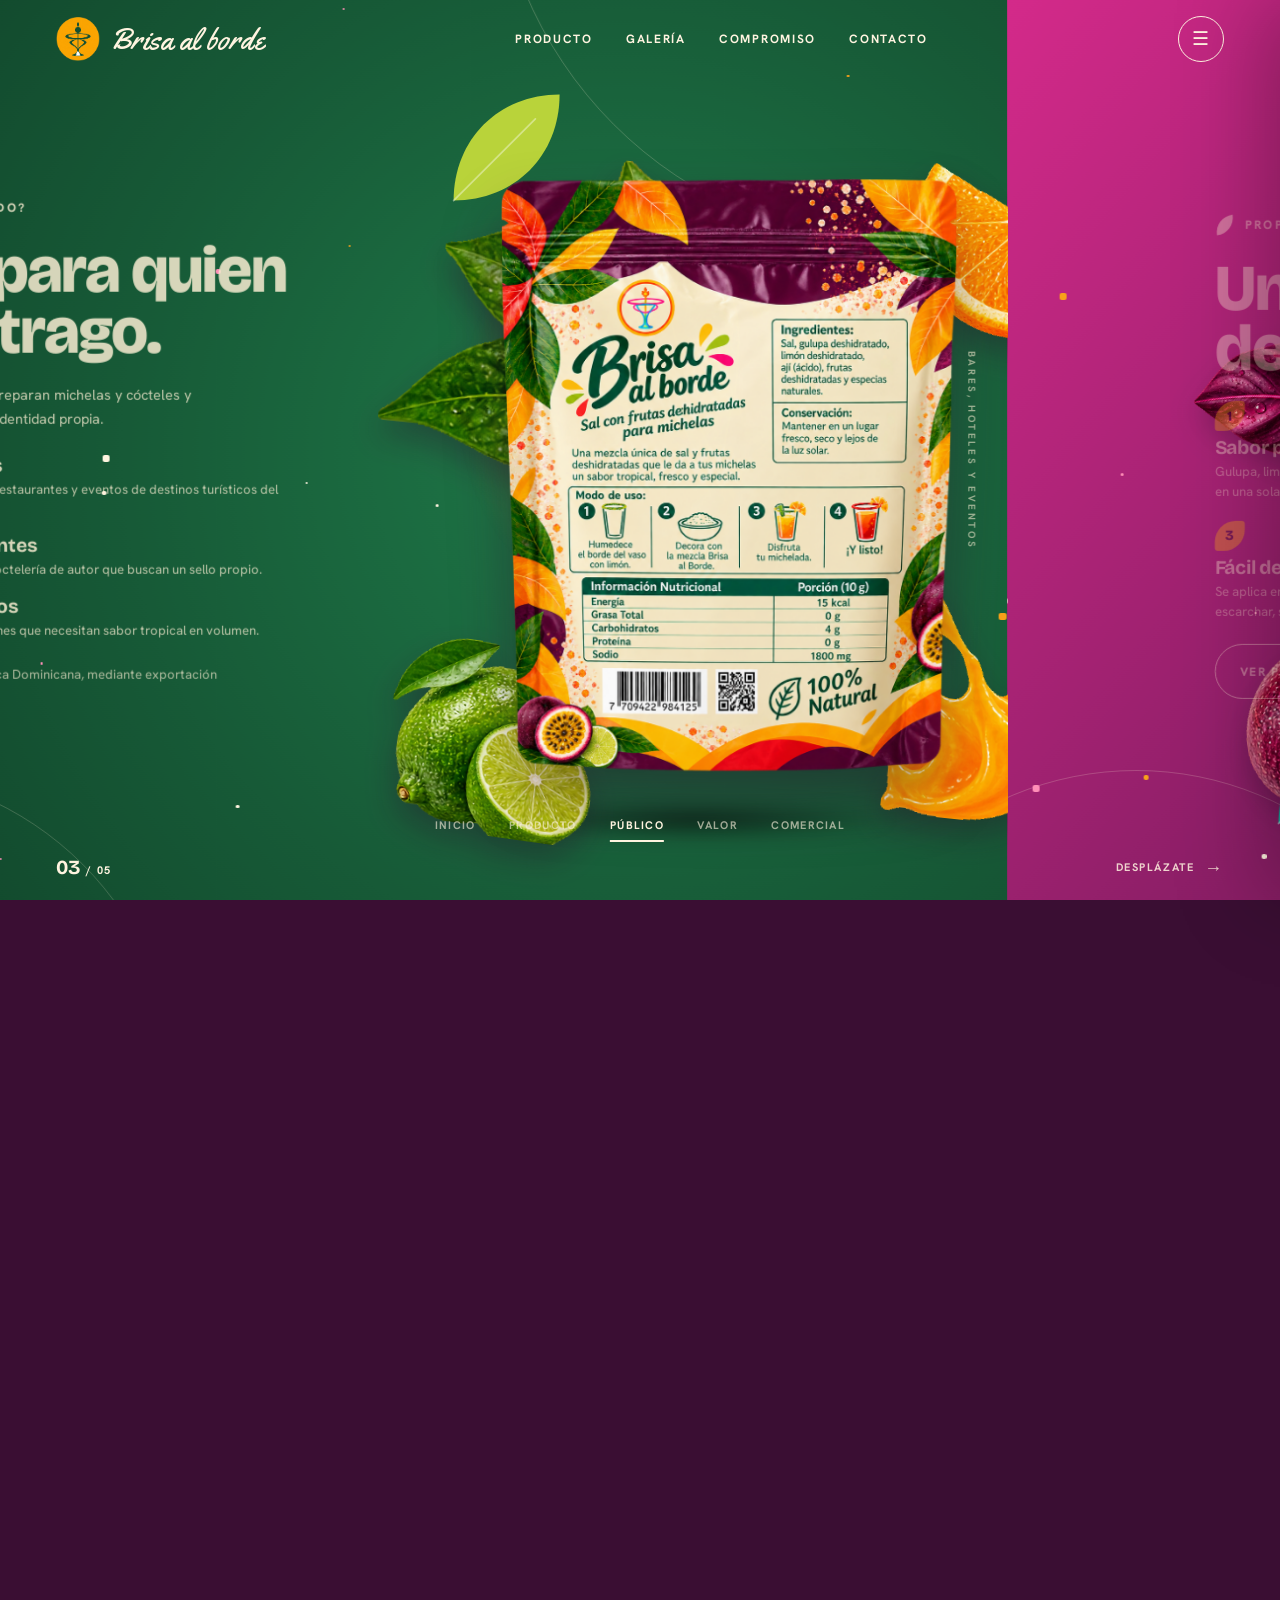
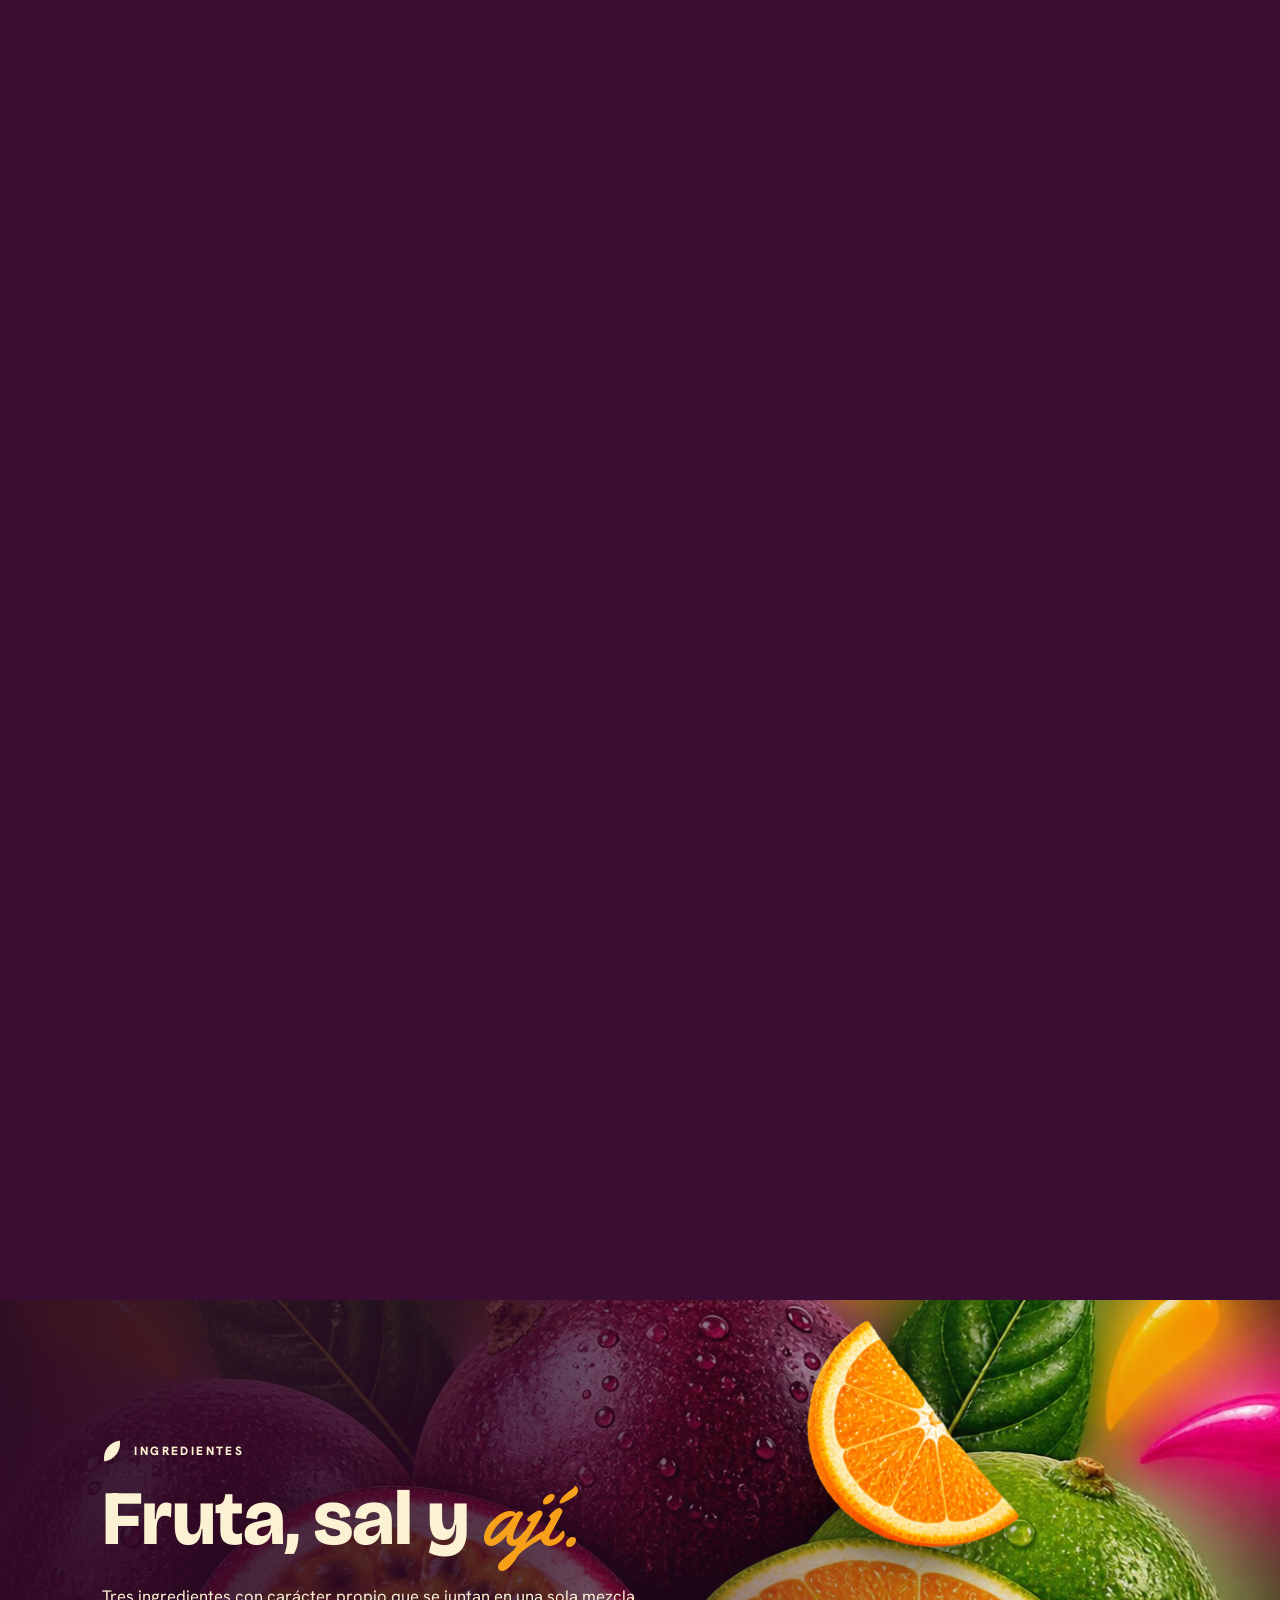
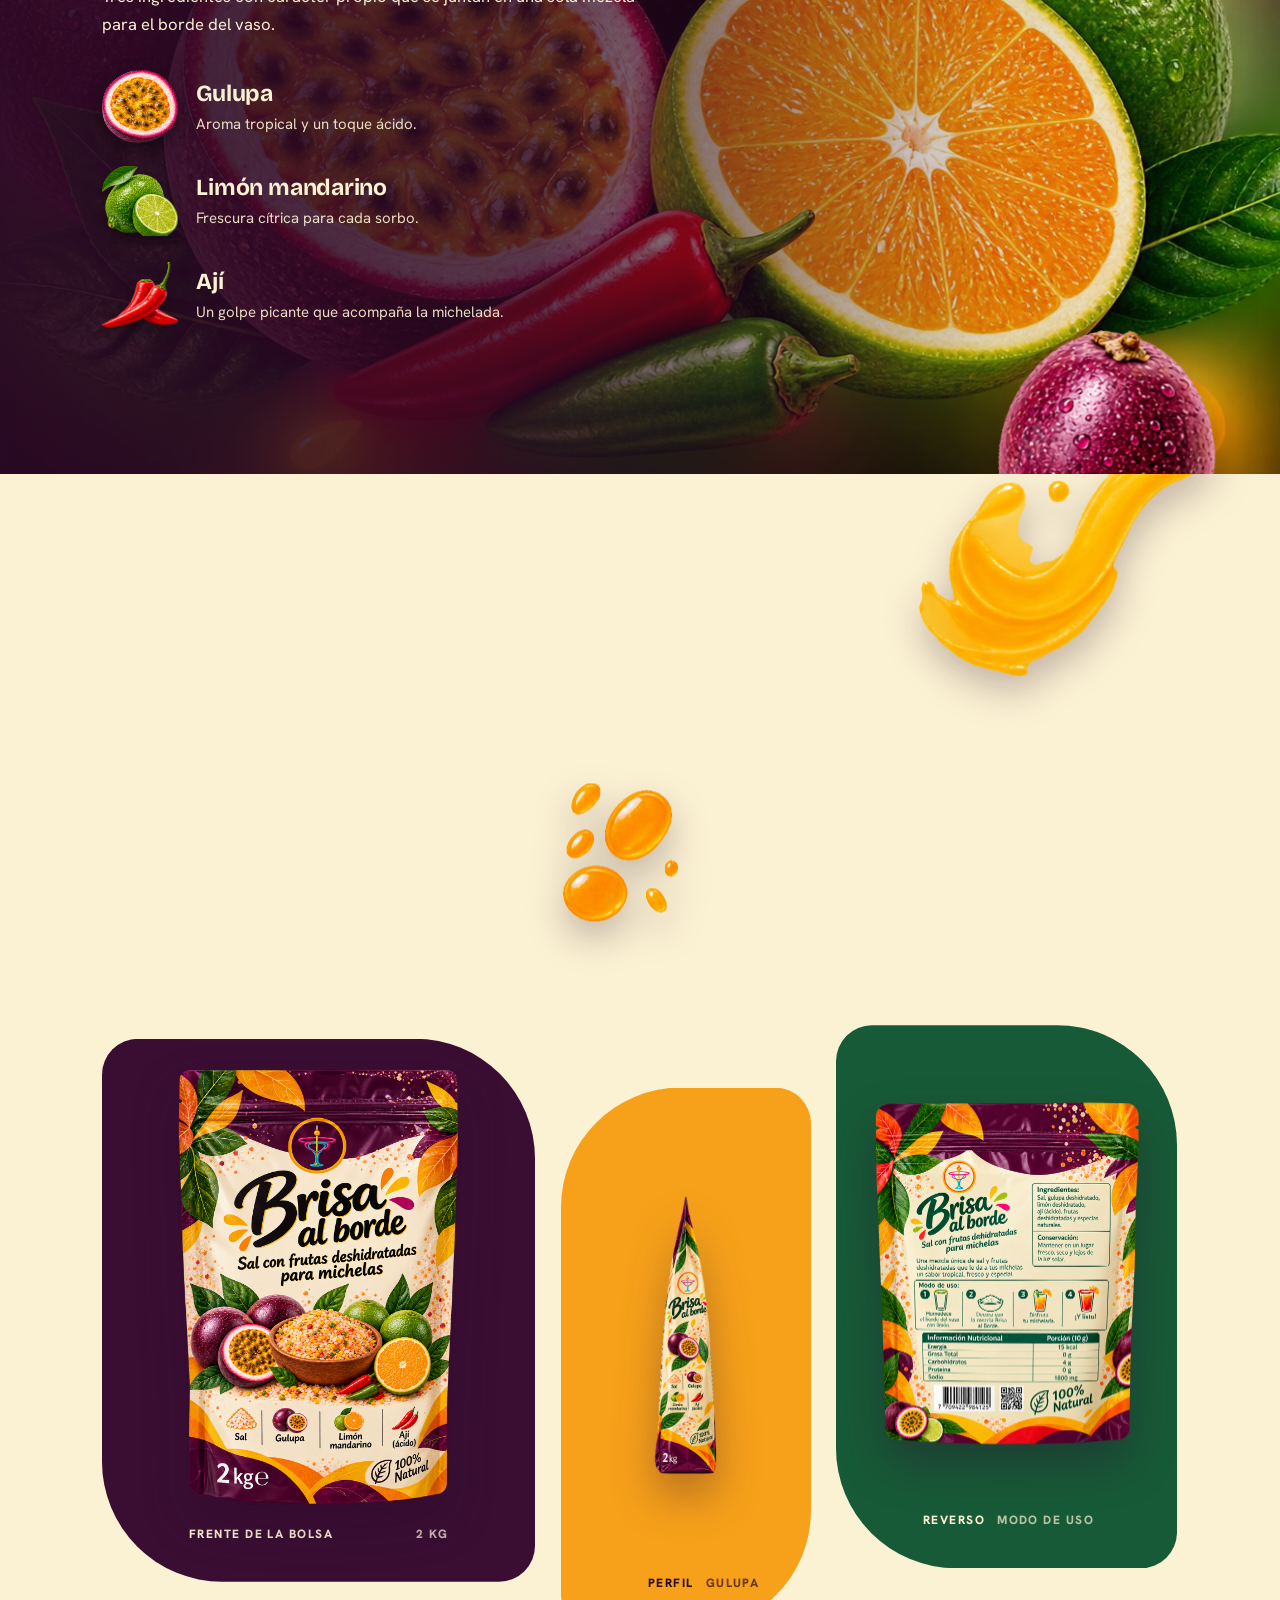
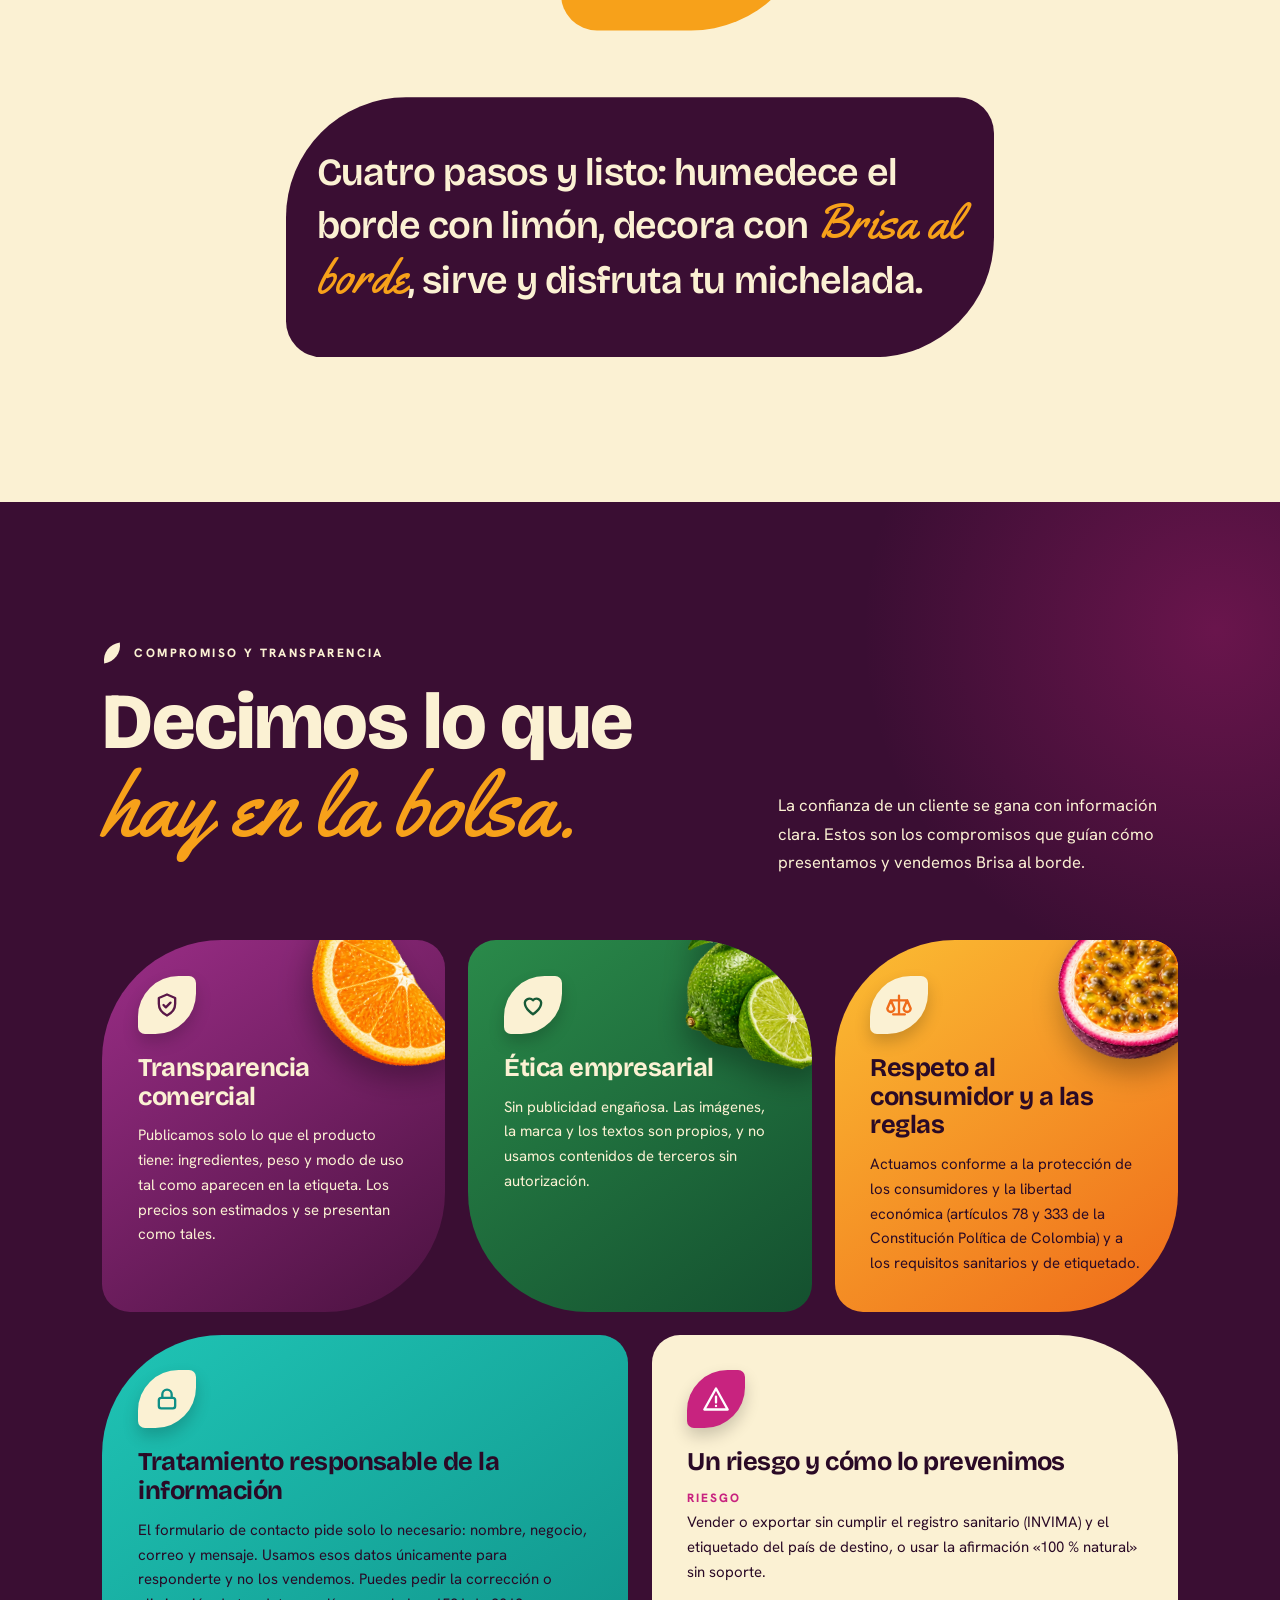
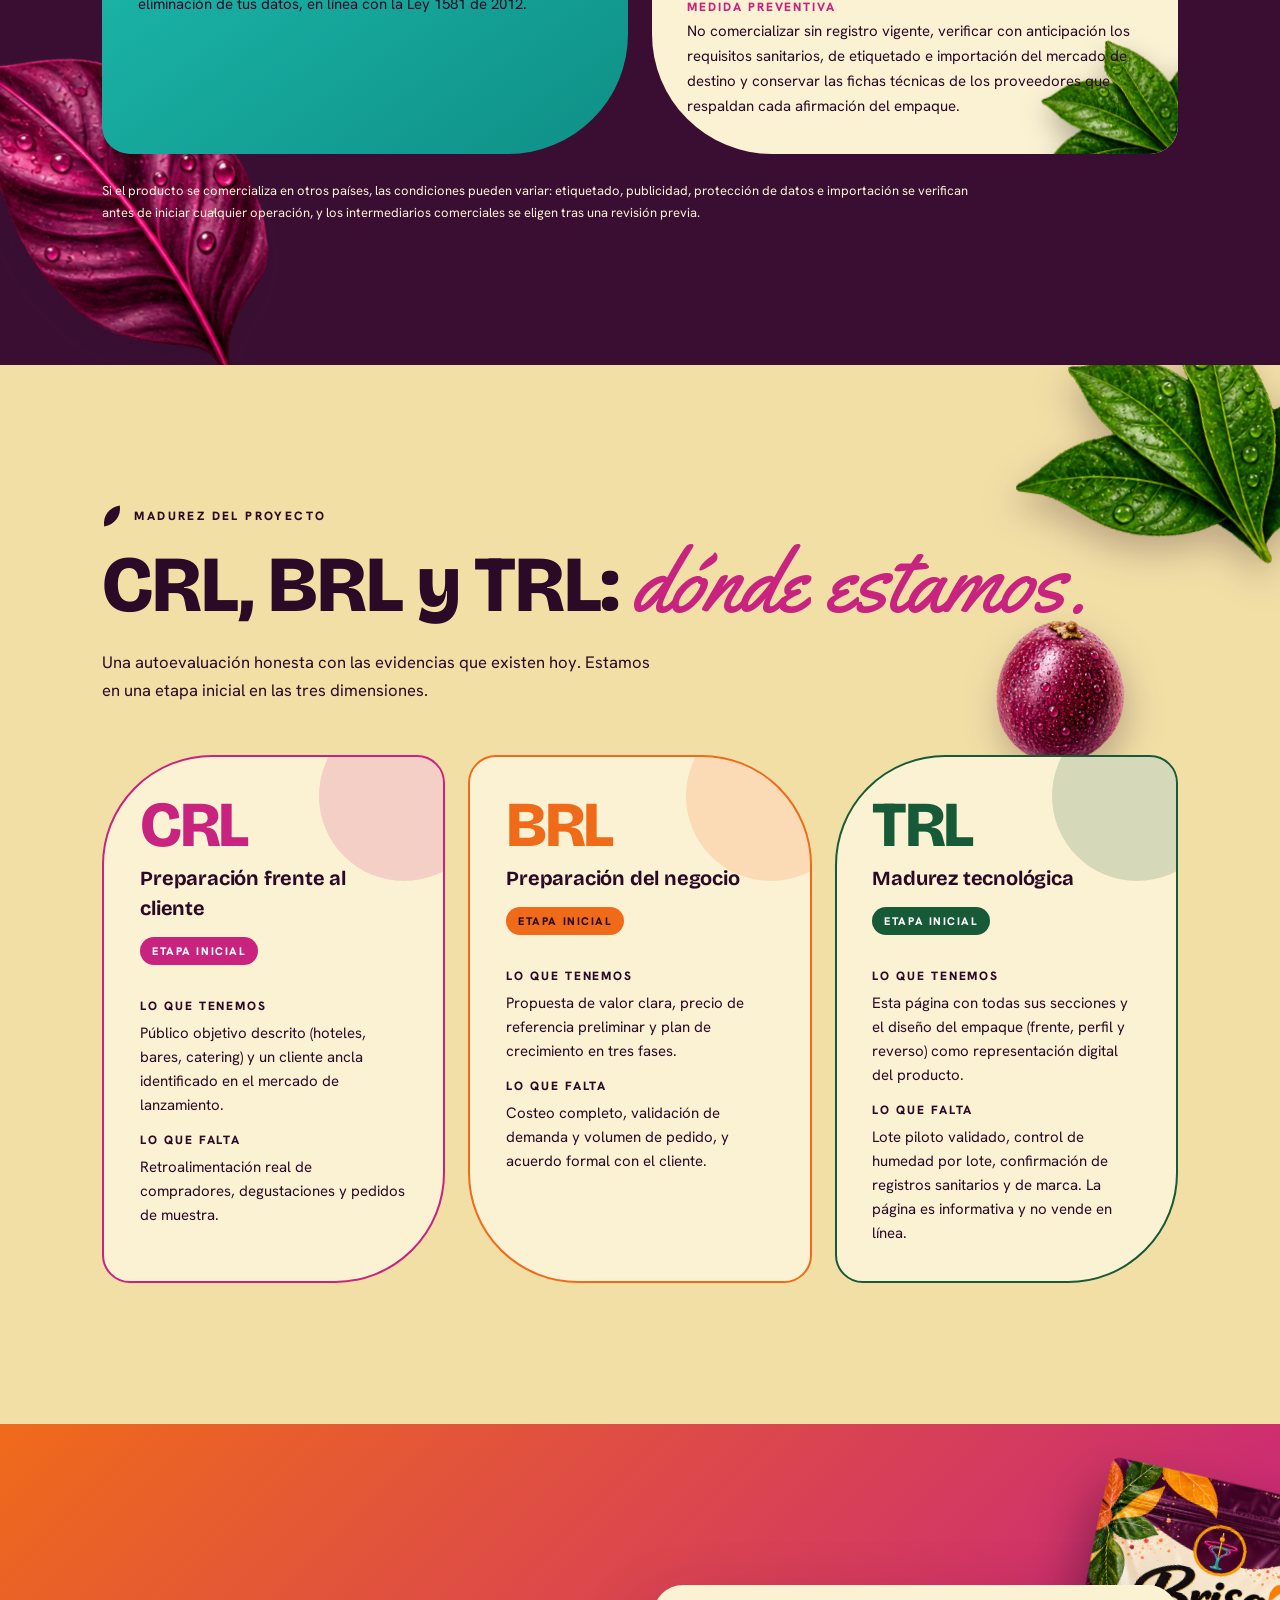
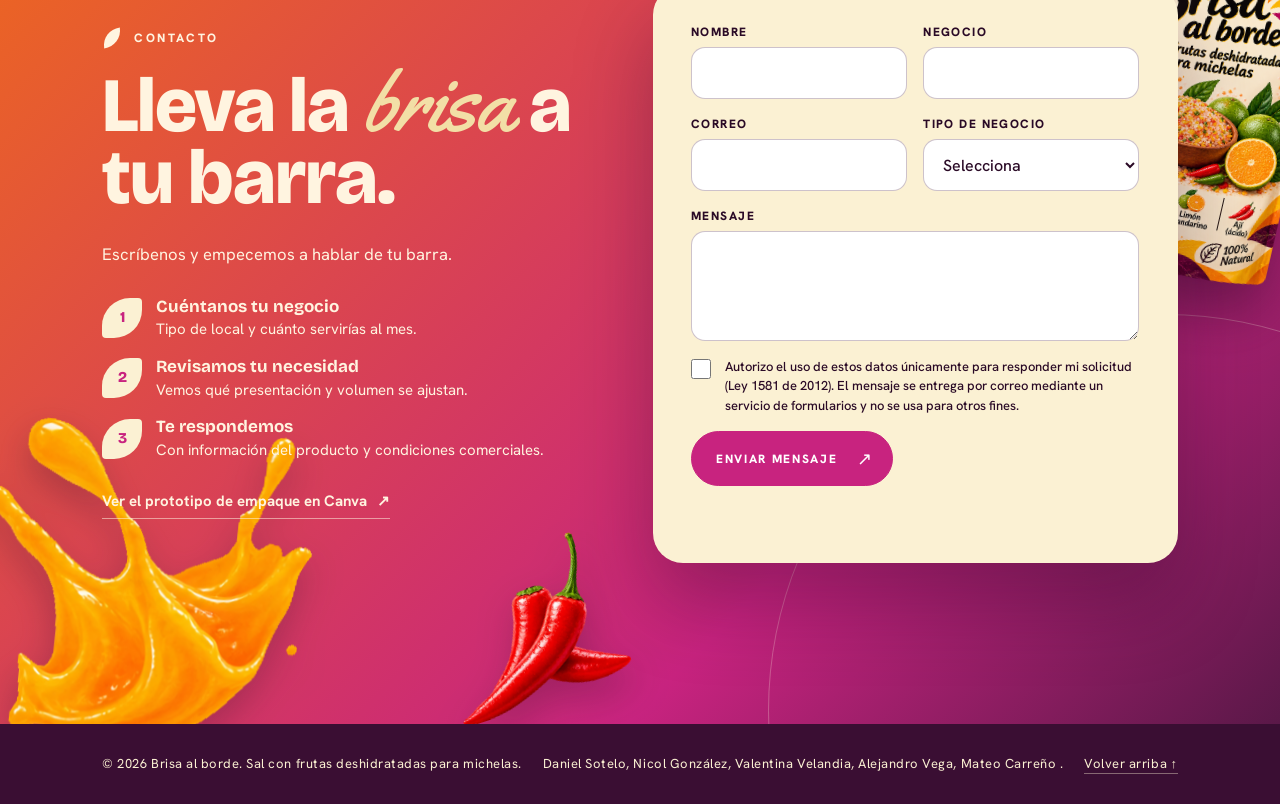
==== index.html @ 54fa7b11 "Update index.html" ====
<!doctype html>
<html lang="es">
<head>
<meta charset="utf-8">
<meta name="viewport" content="width=device-width,initial-scale=1,viewport-fit=cover">
<title>Brisa al borde | Sal con frutas deshidratadas para michelas</title>
<meta name="description" content="Brisa al borde produce sal marina con gulupa, limón mandarino y ají para escarchar michelas y cócteles. Conoce el producto, su propuesta de valor y cómo trabajamos con bares, hoteles y eventos.">
<meta name="theme-color" content="#3a0e33">
<link rel="icon" href="Emblema cóctel futurista brillante.png">
<style>
@font-face{font-family:'Bricolage Grotesque';src:url(fonts/bricolage-grotesque.woff2) format('woff2');font-weight:200 800;font-style:normal;font-display:swap}
@font-face{font-family:'Hanken Grotesk';src:url(fonts/hanken-grotesk.woff2) format('woff2');font-weight:100 900;font-style:normal;font-display:swap}
@font-face{font-family:'Yellowtail';src:url(fonts/yellowtail.woff2) format('woff2');font-weight:400;font-style:normal;font-display:swap}
:root{
  --plum:#3a0e33;--plum-2:#5a1848;--magenta:#c8237f;--orange:#f7a11a;--tang:#ef6b1a;
  --cream:#fbf1d3;--cream-2:#f2dfa6;--leaf:#175a37;--leaf-2:#0f3f27;--teal:#17b2a5;--lime:#b9d33a;
  --ink:#2a0a26;--paper:#fbf1d3;
  --display:'Bricolage Grotesque','Trebuchet MS',sans-serif;
  --body:'Hanken Grotesk','Segoe UI',sans-serif;
  --script:'Yellowtail','Brush Script MT',cursive;
  --ease:cubic-bezier(.2,.8,.2,1);
  --vh:100vh;
  --leafmask:url("data:image/svg+xml;utf8,<svg xmlns='http://www.w3.org/2000/svg' viewBox='0 0 200 200'><path d='M8 192C8 86 86 8 192 8c0 106-78 184-184 184Z'/></svg>");
}
@supports(height:100svh){:root{--vh:100svh}}
*{box-sizing:border-box;margin:0;padding:0}
html{scroll-behavior:smooth;-webkit-text-size-adjust:100%}
body{font-family:var(--body);background:var(--cream);color:var(--ink);overflow-x:hidden;-webkit-font-smoothing:antialiased;line-height:1.5}
a{color:inherit;text-decoration:none}
img{max-width:100%;display:block}
button{font:inherit}
:focus-visible{outline:3px solid var(--orange);outline-offset:3px;border-radius:6px}
.sr-only{position:absolute;width:1px;height:1px;overflow:hidden;clip:rect(0 0 0 0);white-space:nowrap}
.script{font-family:var(--script);font-weight:400;letter-spacing:0;font-style:normal}

/* progress */
#progress{position:fixed;z-index:100;top:0;left:0;height:4px;width:0;background:linear-gradient(90deg,var(--orange),var(--magenta),var(--teal))}

/* header */
.header{position:fixed;z-index:60;top:0;left:0;right:0;height:78px;display:flex;align-items:center;justify-content:space-between;padding:0 4.4vw;color:#fff4e0;transition:height .4s var(--ease),background .4s,color .3s,box-shadow .4s}
.header.compact{height:62px}
.header.solid{background:color-mix(in srgb,var(--cream) 90%,transparent);backdrop-filter:blur(14px);-webkit-backdrop-filter:blur(14px);color:var(--ink);box-shadow:0 1px 0 #3a0e3322}
.logo{display:flex;align-items:center;gap:10px}
.logo img{width:44px;height:44px;object-fit:contain;transition:transform .6s var(--ease)}
.logo:hover img{transform:rotate(24deg) scale(1.08)}
.logo span{font-family:var(--script);font-size:30px;line-height:1;white-space:nowrap}
.top-links{display:flex;gap:clamp(18px,2.6vw,40px);font-size:12px;letter-spacing:.14em;text-transform:uppercase;font-weight:700}
.top-links a{position:relative;padding:6px 0}
.top-links a:after{content:"";position:absolute;left:0;right:100%;bottom:0;height:2px;background:currentColor;transition:right .35s var(--ease)}
.top-links a:hover:after{right:0}
.menu-toggle{width:46px;height:46px;border-radius:50%;border:1.5px solid currentColor;background:transparent;color:inherit;cursor:pointer;display:grid;place-items:center;font-size:19px;transition:transform .3s,background .3s,color .3s;position:relative;z-index:70}
.menu-toggle:hover{transform:rotate(90deg)}
.menu-panel{position:fixed;z-index:65;top:0;right:0;bottom:0;width:min(560px,100vw);background:var(--plum);color:var(--cream);padding:120px 5vw 34px;display:flex;flex-direction:column;justify-content:space-between;transform:translateX(102%);transition:transform .78s var(--ease);box-shadow:-30px 0 80px #00000040;overflow:auto}
.menu-panel.open{transform:translateX(0)}
.menu-items{display:flex;flex-direction:column;gap:4px}
.menu-items a,.menu-items button{font-family:var(--display);font-size:clamp(28px,4.2vw,46px);font-weight:700;line-height:1.12;letter-spacing:-.02em;text-align:left;background:none;border:0;color:inherit;cursor:pointer;display:flex;align-items:baseline;gap:14px;transition:transform .25s,color .25s}
.menu-items a small,.menu-items button small{font-family:var(--body);font-size:11px;letter-spacing:.16em;color:var(--orange);font-weight:700}
.menu-items a:hover,.menu-items button:hover{transform:translateX(8px);color:var(--orange)}
.menu-foot{display:flex;justify-content:space-between;gap:14px;font-size:11px;letter-spacing:.14em;text-transform:uppercase;opacity:.75;margin-top:30px}

/* pinned horizontal stage */
.horizontal-stage{height:500vh;position:relative;background:var(--plum)}
.stage-pin{position:sticky;top:0;height:var(--vh);overflow:hidden;isolation:isolate}
.horizontal-track{height:100%;display:flex;width:500vw;will-change:transform}
.panel{height:100%;width:100vw;flex:0 0 100vw;position:relative;overflow:hidden;isolation:isolate;background:var(--bg);color:var(--pink,var(--paper))}
.panel::before{content:"";position:absolute;width:64vw;height:64vw;border-radius:50%;top:-45vw;right:-24vw;border:1px solid color-mix(in srgb,currentColor 22%,transparent);pointer-events:none}
.panel::after{content:"";position:absolute;width:50vw;height:50vw;border-radius:50%;bottom:-40vw;left:-15vw;border:1px solid color-mix(in srgb,currentColor 20%,transparent);pointer-events:none}
.panel-copy{position:absolute;z-index:8;left:8vw;top:50%;translate:0 -50%;width:min(43vw,620px);will-change:transform,opacity}
.overline{display:flex;align-items:center;gap:10px;text-transform:uppercase;font-size:12px;letter-spacing:.2em;font-weight:800;margin-bottom:clamp(16px,2.6vh,30px)}
.overline:before,.eyebrow:before{content:"";width:20px;height:20px;flex:none;background:currentColor;-webkit-mask:var(--leafmask) center/contain no-repeat;mask:var(--leafmask) center/contain no-repeat;rotate:-8deg}
.panel h1,.panel h2{font-family:var(--display);font-weight:800;line-height:.92;letter-spacing:-.015em;font-variation-settings:"opsz" 96}
.panel h1{font-size:clamp(58px,9vw,148px);margin-bottom:clamp(18px,3vh,32px)}
.panel h2{font-size:clamp(38px,5.1vw,84px);margin-bottom:clamp(14px,2.4vh,26px)}
.panel .script{font-size:1.16em;line-height:.7;display:inline-block;transform:translateY(.05em)}
.panel-desc{font-size:clamp(14px,1.12vw,17px);line-height:1.65;max-width:440px;margin-bottom:clamp(16px,2.6vh,26px);opacity:.92}
.pill-link{display:inline-flex;align-items:center;gap:20px;border:1.5px solid currentColor;border-radius:100px;padding:13px 18px 13px 24px;font-size:12px;letter-spacing:.14em;text-transform:uppercase;font-weight:800;background:transparent;color:inherit;cursor:pointer;transition:background .25s,color .25s,transform .25s}
.pill-link b{font-size:18px;font-weight:500;transition:transform .25s}
.pill-link:hover{background:var(--pink,var(--paper));color:var(--bg);transform:translateY(-3px)}
.pill-link:hover b{transform:translate(3px,-2px)}
.panel[data-tone=light] .pill-link:hover{color:#3a0e33}.panel[data-tone=dark] .pill-link:hover{color:#fbf1d3}
.pill-link.solid{background:var(--accent,var(--orange));border-color:var(--accent,var(--orange));color:var(--ink)}
.pill-link.solid:hover{background:var(--pink,var(--paper));border-color:var(--pink,var(--paper))}
.btn-row{display:flex;gap:14px;flex-wrap:wrap}

/* panel lists */
.pl{list-style:none;display:grid;gap:clamp(10px,1.8vh,18px);margin-bottom:clamp(16px,2.6vh,26px);max-width:520px}
.pl li{display:grid;grid-template-columns:34px 1fr;gap:14px;align-items:start}
.pl i{font-style:normal;font-family:var(--display);font-weight:800;font-size:14px;width:34px;height:34px;border-radius:70% 10% 70% 10%;display:grid;place-items:center;background:var(--accent,var(--orange));color:var(--ink)}
.pl strong{display:block;font-family:var(--display);font-size:clamp(17px,1.5vw,22px);font-weight:700;line-height:1.15;letter-spacing:-.01em}
.pl p{font-size:clamp(13px,1vw,15px);line-height:1.5;opacity:.88;margin-top:3px}
.pl.grid2{grid-template-columns:1fr 1fr;gap:clamp(12px,2.2vh,22px) 26px;max-width:600px}
.pl.grid2 li{grid-template-columns:1fr;gap:6px}
.pl.grid2 i{width:30px;height:30px}
.chip:hover,.chip:focus-visible{background:#ffffff66;transform:translateY(-3px)}
.chips{display:flex;flex-wrap:wrap;gap:9px;margin-bottom:clamp(14px,2.4vh,24px);max-width:520px}
.ings{display:flex;gap:clamp(12px,1.8vw,26px);margin:0 0 clamp(18px,3vh,30px);max-width:560px}
.ing{background:none;border:0;color:inherit;font:inherit;cursor:pointer;display:grid;justify-items:center;align-content:start;gap:8px;padding:6px 2px 10px;position:relative;flex:1 1 0;min-width:0}
.ing img{width:clamp(50px,5.2vw,78px);height:clamp(50px,5.2vw,78px);object-fit:contain;filter:drop-shadow(0 10px 8px #2a0a2652);transition:transform .55s var(--ease)}
.ing span{font-family:var(--display);font-weight:700;font-size:clamp(13px,1.05vw,16px);line-height:1.1;text-align:center}
.ing:after{content:"";position:absolute;left:50%;bottom:0;width:0;height:3px;border-radius:3px;background:currentColor;transform:translateX(-50%);transition:width .45s var(--ease)}
.ing:hover img,.ing:focus-visible img{transform:translateY(-9px) rotate(-9deg) scale(1.14)}
.ing:hover:after,.ing:focus-visible:after{width:62%}
.stamps{display:flex;gap:clamp(12px,1.6vw,22px);align-items:center;margin:0 0 clamp(18px,3vh,28px);padding-left:4px}
.stamp{display:grid;place-items:center;text-align:center;width:clamp(96px,8.4vw,122px);aspect-ratio:1;border-radius:58% 42% 55% 45%/48% 56% 44% 52%;rotate:-6deg;box-shadow:0 14px 22px #2a0a2645;transition:rotate .45s var(--ease),scale .45s var(--ease)}
.stamp b{display:block;font-family:var(--display);font-size:clamp(28px,2.7vw,40px);font-weight:800;line-height:.9;letter-spacing:-.02em}
.stamp small{display:block;margin-top:5px;font-size:11px;letter-spacing:.14em;text-transform:uppercase;font-weight:800}
.stamp.s1{background:var(--plum);color:var(--cream)}
.stamp.s2{background:var(--leaf);color:var(--cream);rotate:5deg;border-radius:45% 55% 42% 58%/55% 45% 55% 45%}
.stamp:hover{rotate:0deg;scale:1.07}
.chip{font:inherit;color:inherit;cursor:pointer;transition:background .3s,transform .3s;display:inline-flex;align-items:center;gap:8px;padding:9px 15px;border-radius:100px;font-size:13px;font-weight:700;background:#ffffff2e;border:1px solid #ffffff55;backdrop-filter:blur(4px)}
.chip:before{content:"";width:10px;height:10px;border-radius:50%;background:var(--c,var(--cream))}
.facts{display:flex;gap:clamp(14px,2.4vw,34px);flex-wrap:wrap;margin-bottom:clamp(16px,2.6vh,26px)}
.facts div{font-size:12px;letter-spacing:.1em;text-transform:uppercase;font-weight:800}
.facts div b{display:block;font-family:var(--display);font-size:clamp(26px,2.6vw,40px);letter-spacing:-.02em;text-transform:none;line-height:1}
.tag{display:inline-block;font-size:10px;letter-spacing:.14em;text-transform:uppercase;font-weight:800;padding:4px 9px;border-radius:100px;background:var(--magenta);color:#fff;vertical-align:middle;margin-left:8px}
.phases{display:grid;grid-template-columns:repeat(3,1fr);gap:10px;max-width:560px;margin-bottom:clamp(14px,2.2vh,22px)}
.phases div{border-top:3px solid var(--magenta);padding-top:8px;font-size:13px;line-height:1.4}
.phases b{display:block;font-family:var(--display);font-size:13px;letter-spacing:.1em;text-transform:uppercase;color:var(--magenta);margin-bottom:2px}

/* artwork */
.artwork{position:absolute;z-index:3;right:5vw;top:54%;translate:0 -50%;width:min(46vw,660px);height:min(76vh,780px);will-change:transform}
.artwork img{position:absolute;object-fit:contain;user-select:none;-webkit-user-drag:none}
.art-shadow{filter:drop-shadow(0 34px 30px #2a0a2666)}
.float-a{animation:floatA 7s ease-in-out infinite}
.float-b{animation:floatB 8.4s ease-in-out infinite}
@keyframes floatA{0%,100%{translate:0 0;rotate:-1deg}50%{translate:0 -14px;rotate:1.2deg}}
@keyframes floatB{0%,100%{translate:0 0;rotate:3deg}50%{translate:0 12px;rotate:-1deg}}
@keyframes glow{0%,100%{opacity:.85;scale:1}50%{opacity:1;scale:1.04}}
.d{position:absolute;will-change:transform;translate:calc(var(--mx,0)*var(--k,1)*24px) calc(var(--my,0)*var(--k,1)*14px);transition:translate .7s var(--ease)}
.ring{border-radius:50%;border:14px solid var(--orange);box-shadow:0 0 60px #f7a11a88,inset 0 0 40px #f7a11a55}
.seal{position:absolute;left:1%;top:1%;width:clamp(70px,8vw,112px);filter:drop-shadow(0 10px 16px #2a0a2688);z-index:5}
.disc{position:absolute;border-radius:50%;animation:glow 6s ease-in-out infinite}
.leaf{position:absolute;z-index:2;width:clamp(70px,9vw,150px);height:auto;aspect-ratio:1;animation:sway 7s ease-in-out infinite}
.leaf svg{width:100%;height:100%;display:block}
@keyframes sway{0%,100%{rotate:var(--r,0deg)}50%{rotate:calc(var(--r,0deg) + 9deg)}}
.grains{position:absolute;inset:0;z-index:1;pointer-events:none;will-change:transform}
.grains span{position:absolute;border-radius:2px;animation:twinkle 4.4s ease-in-out infinite}
.grains span:nth-child(3n){background:#fff4e0}.grains span:nth-child(3n+1){background:var(--orange)}.grains span:nth-child(3n+2){background:#ff8fb8}
@keyframes twinkle{0%,100%{opacity:.25;translate:0 0}50%{opacity:.95;translate:0 -10px}}
.panel-side{position:absolute;z-index:8;right:2.2vw;top:50%;translate:0 -50%;writing-mode:vertical-rl;font-size:10px;letter-spacing:.26em;text-transform:uppercase;font-weight:700;opacity:.75}
.panel-meta{position:absolute;z-index:30;left:4.4vw;right:4.4vw;bottom:18px;display:flex;align-items:center;justify-content:space-between;gap:12px;font-size:11px;letter-spacing:.14em;text-transform:uppercase;font-weight:700;pointer-events:none;color:var(--ui,#fff4e0);transition:color .3s}
.slide-count{display:flex;align-items:baseline;gap:6px;font-variant-numeric:tabular-nums}
.slide-count strong{font-family:var(--display);font-size:20px;letter-spacing:-.02em}
.h-hint{display:flex;align-items:center;gap:10px;opacity:.85}
.hint-arrow{display:inline-block;font-size:18px;animation:nudge 1.6s ease-in-out infinite}
@keyframes nudge{50%{transform:translateX(8px)}}
.product-nav{position:absolute;z-index:30;left:50%;bottom:58px;transform:translateX(-50%);display:flex;gap:clamp(14px,2.6vw,40px);align-items:center;white-space:nowrap;color:var(--ui,#fff4e0);transition:color .3s}
.product-nav button{border:0;background:transparent;color:inherit;opacity:.6;font-size:11px;text-transform:uppercase;letter-spacing:.12em;font-weight:700;cursor:pointer;padding:9px 0;position:relative;transition:opacity .3s}
.product-nav button:after{content:"";position:absolute;left:0;right:100%;bottom:0;height:2px;background:currentColor;transition:right .38s var(--ease)}
.product-nav button.active{opacity:1}
.product-nav button.active:after{right:0}

.perfil-old{clip-path:polygon(49.8% 0.6%,50.2% 0.8%,51.1% 3.9%,52.0% 7.0%,53.0% 10.2%,54.2% 13.3%,55.3% 16.4%,56.2% 19.5%,57.2% 22.7%,58.1% 25.8%,58.9% 28.9%,59.7% 32.0%,60.3% 35.2%,60.8% 38.3%,61.4% 41.4%,62.0% 44.5%,62.4% 47.7%,62.8% 50.8%,63.1% 53.9%,63.5% 57.0%,63.8% 60.2%,64.2% 63.3%,64.5% 66.4%,64.6% 69.5%,64.7% 72.7%,65.0% 75.8%,65.2% 78.9%,65.5% 82.0%,65.7% 85.2%,65.9% 88.3%,66.1% 91.4%,66.1% 94.5%,65.4% 97.7%,65.4% 97.7%,65.0% 98.4%,36.0% 98.4%,35.1% 97.7%,35.1% 97.7%,33.4% 94.5%,33.5% 91.4%,33.9% 88.3%,34.5% 85.2%,34.8% 82.0%,35.2% 78.9%,35.3% 75.8%,35.4% 72.7%,35.6% 69.5%,35.9% 66.4%,36.2% 63.3%,36.5% 60.2%,36.9% 57.0%,37.1% 53.9%,37.6% 50.8%,37.8% 47.7%,38.3% 44.5%,38.8% 41.4%,39.3% 38.3%,39.8% 35.2%,40.4% 32.0%,41.1% 28.9%,41.7% 25.8%,42.6% 22.7%,43.5% 19.5%,44.4% 16.4%,45.4% 13.3%,46.5% 10.2%,47.8% 7.0%,48.5% 3.9%,49.4% 0.8%);object-fit:fill}
.pbox{position:absolute;aspect-ratio:2/3}.pbox .perfil{position:absolute;inset:0;width:100%;height:100%}
[hidden]{display:none!important}
.pill-link:disabled{opacity:.6;cursor:progress;transform:none}
.f-status.ok{color:#14502f;font-weight:700}.f-status.err{color:#a3122a;font-weight:700}
/* frutas recortadas */
.artwork .d{z-index:2}.artwork .d.top{z-index:6}
.floor{background:radial-gradient(ellipse at center,#00000099,transparent 70%);filter:blur(8px);z-index:1!important}
.artwork .fx{height:auto}
.artwork .fx img{position:static;width:100%;height:auto;display:block;filter:drop-shadow(0 16px 16px #2a0a2655)}
.artwork [data-ing]{transition:opacity .45s var(--ease),scale .5s var(--ease),filter .5s}
.artwork .dim{opacity:.5}
.artwork .hl{scale:1.14;filter:drop-shadow(0 0 26px #fff9)}
.frame{border-radius:46% 8% 46% 8%;overflow:hidden;box-shadow:0 36px 60px #2a0a2688;border:6px solid var(--orange)}
.frame img{position:absolute;inset:0;width:100%;height:100%;object-fit:cover}
.pop{position:absolute;z-index:-1;pointer-events:none;filter:drop-shadow(0 14px 14px #0000004d);animation:bob 7s ease-in-out infinite}
@keyframes bob{0%,100%{translate:0 0}50%{translate:0 -9px}}
.deco{position:absolute;z-index:0;pointer-events:none;filter:drop-shadow(0 16px 18px #2a0a2644)}
.section>*:not(.deco):not(.c-ring):not(.c-bag){position:relative;z-index:1}
.band{position:relative;overflow:hidden;min-height:clamp(560px,86vh,820px);display:grid;align-items:center;color:var(--cream);background:var(--plum)}
.band-bg{position:absolute;left:0;right:0;top:-14%;bottom:-14%}
.band-bg img{width:100%;height:100%;object-fit:cover}
.band-shade{position:absolute;inset:0;background:linear-gradient(90deg,#2b0925f2 0%,#2b0925c8 42%,#2b092522 78%,transparent 100%)}
.band-copy{position:relative;z-index:2;padding:clamp(70px,9vw,130px) 8vw;max-width:760px}
.band h2{font-family:var(--display);font-weight:800;font-size:clamp(40px,6vw,96px);line-height:.95;letter-spacing:-.015em;margin-bottom:26px}
.band h2 .script{font-size:1.16em;line-height:.7;display:inline-block;color:var(--orange)}
.band-list{display:grid;gap:18px;margin-top:30px}
.band-item{display:grid;grid-template-columns:76px 1fr;gap:18px;align-items:center}
.band-item img{width:76px;height:76px;object-fit:contain;filter:drop-shadow(0 8px 10px #0006);transition:transform .5s var(--ease)}
.band-item:hover img{transform:scale(1.18) rotate(-8deg)}
.band-item strong{display:block;font-family:var(--display);font-size:clamp(20px,1.8vw,26px);font-weight:700;letter-spacing:-.01em}
.band-item span{font-size:15px;opacity:.9}
.band-pop{position:absolute;z-index:3;pointer-events:none;filter:drop-shadow(0 20px 20px #0007)}
/* shared section styles */
.section{position:relative;overflow:hidden;padding:clamp(90px,11vw,160px) 8vw}
.eyebrow{text-transform:uppercase;letter-spacing:.2em;font-size:12px;font-weight:800;margin-bottom:22px;display:flex;align-items:center;gap:12px}
.section h2{font-family:var(--display);font-weight:800;font-size:clamp(40px,6.2vw,100px);line-height:.94;letter-spacing:-.015em;margin-bottom:26px}
.section h2 .script{font-size:1.14em;line-height:.7;display:inline-block}.section h2 .script.multi{display:inline;line-height:1}
.lead{font-size:clamp(15px,1.3vw,19px);line-height:1.7;max-width:560px;opacity:.88}
.reveal{opacity:0;transform:translateY(34px);transition:opacity .9s var(--ease),transform .9s var(--ease)}
.reveal.in{opacity:1;transform:none}
.reveal.d1{transition-delay:.1s}.reveal.d2{transition-delay:.2s}.reveal.d3{transition-delay:.3s}

/* gallery */
.gallery{background:var(--cream);color:var(--ink)}
.gallery-head{display:flex;justify-content:space-between;align-items:end;gap:40px;margin-bottom:clamp(40px,6vw,80px);flex-wrap:wrap}
.g-grid{display:grid;grid-template-columns:repeat(12,1fr);gap:clamp(16px,2vw,30px);align-items:start}
.g-slot{position:relative}
.g-slot:nth-child(1){grid-column:1/6}
.g-slot:nth-child(2){grid-column:6/9;margin-top:9vw}
.g-slot:nth-child(3){grid-column:9/13}
.g-slot:nth-child(4){grid-column:3/11;margin-top:1vw}
.g-slot:nth-child(odd) .g-card{border-radius:36px 120px 36px 120px}.g-slot:nth-child(even) .g-card{border-radius:120px 36px 120px 36px}
.g-card{border-radius:36px;padding:clamp(18px,2.4vw,34px);display:flex;flex-direction:column;justify-content:space-between;gap:20px;overflow:hidden;position:relative;transition:box-shadow .5s,rotate .6s var(--ease);will-change:transform}
.g-card:hover{rotate:-1.2deg;box-shadow:0 30px 60px #3a0e3333}
.g-card .g-img{width:100%;height:clamp(260px,34vw,520px);object-fit:contain;transition:transform .8s var(--ease);filter:drop-shadow(0 22px 22px #2a0a2655)}
.g-imgwrap{height:clamp(260px,34vw,520px);aspect-ratio:2/3;margin:0 auto;max-width:100%;filter:drop-shadow(0 22px 22px #2a0a2655)}.g-imgwrap .g-img{width:100%;height:100%;filter:none}
.g-card:hover .g-img{transform:scale(1.05) rotate(1.5deg)}
.g-card.short .g-img{height:clamp(220px,24vw,360px)}
.g-cap{padding:0 clamp(40px,4.4vw,72px) 8px;white-space:nowrap;display:flex;justify-content:space-between;gap:12px;font-size:12px;letter-spacing:.12em;text-transform:uppercase;font-weight:800}
.g-cap span:last-child{opacity:.7}
.g-note{display:flex;flex-direction:column;justify-content:center;background:var(--plum);color:var(--cream);min-height:260px}
.g-note p{font-family:var(--display);font-size:clamp(24px,3vw,46px);font-weight:600;line-height:1.15;letter-spacing:-.02em}
.g-note .script{color:var(--orange);font-size:1.25em}

/* compliance */
.compromiso{background:var(--plum);color:var(--cream)}
.compromiso:before{content:"";position:absolute;width:60vw;height:60vw;border-radius:50%;right:-25vw;top:-20vw;background:radial-gradient(circle,#c8237f55,transparent 65%);pointer-events:none}
.c-head{display:grid;grid-template-columns:1.5fr 1fr;gap:6vw;align-items:end;margin-bottom:clamp(40px,5vw,70px)}
.c-grid{display:grid;grid-template-columns:repeat(3,1fr);gap:clamp(14px,1.8vw,26px);margin-bottom:clamp(14px,1.8vw,26px)}
.fcard{position:relative;overflow:hidden;padding:clamp(26px,2.8vw,40px);isolation:isolate;transition:transform .5s var(--ease),box-shadow .5s;color:var(--cream)}
.fcard:hover{transform:translateY(-8px) rotate(-.6deg);box-shadow:0 30px 50px #0000004d}
.c-grid .fcard:nth-child(odd),.c-two .fcard:nth-child(odd){border-radius:120px 28px 120px 28px}
.c-grid .fcard:nth-child(even),.c-two .fcard:nth-child(even){border-radius:28px 120px 28px 120px}
.fcard h3{font-family:var(--display);font-size:clamp(22px,2vw,30px);font-weight:700;letter-spacing:-.02em;line-height:1.12;margin:20px 0 12px}
.fcard p,.fcard dd{font-size:15px;line-height:1.65}
.fbadge{width:58px;height:58px;display:grid;place-items:center;background:var(--cream);color:var(--plum-2);border-radius:70% 12% 70% 12%;box-shadow:0 8px 16px #00000030}
.fbadge svg{width:28px;height:28px}
.f-gulupa{background:linear-gradient(145deg,#9a2d86,#4b1240)}
.f-lima{background:linear-gradient(145deg,#2a8a4a,#14502f);--bd:var(--leaf)}
.f-mandarina{background:linear-gradient(145deg,#fbbd33,#ef6b1a);color:var(--ink)}
.f-mandarina .fbadge{color:var(--tang)}
.f-lima .fbadge{color:var(--leaf)}
.f-teal{background:linear-gradient(145deg,#1fc4b5,#0f8f86);color:var(--ink)}
.f-teal .fbadge{color:#0f8f86}
.f-cream{background:var(--cream);color:var(--ink)}
.f-cream .fbadge{background:var(--magenta);color:#fff}
.c-card{border:1px solid #fbf1d33a;border-radius:24px;padding:clamp(22px,2.4vw,34px);background:#ffffff0d;transition:transform .5s var(--ease),background .4s,border-color .4s}
.c-card:hover{transform:translateY(-8px);background:#ffffff18;border-color:var(--orange)}
.c-card .n{font-family:var(--display);font-weight:800;font-size:15px;color:var(--orange);letter-spacing:.1em}
.c-card h3{font-family:var(--display);font-size:clamp(22px,2vw,30px);font-weight:700;letter-spacing:-.02em;line-height:1.1;margin:14px 0 12px}
.c-card p{font-size:15px;line-height:1.65;opacity:.88}
.c-two{display:grid;grid-template-columns:1fr 1fr;gap:clamp(14px,1.8vw,26px)}
.c-box{padding:clamp(22px,2.4vw,36px)}
.c-box h3{font-family:var(--display);font-size:clamp(22px,2vw,30px);font-weight:700;letter-spacing:-.02em;margin-bottom:12px}
.c-box p{font-size:15px;line-height:1.65}
.fcard dl{display:grid;gap:14px}
.fcard dt{font-size:12px;color:var(--magenta);letter-spacing:.16em;text-transform:uppercase;font-weight:800}
.fcard dd{margin-top:3px}
.c-foot{margin-top:clamp(18px,2vw,28px);font-size:13px;line-height:1.7;opacity:.78;max-width:900px}

/* maturity */
.madurez{background:var(--cream-2);color:var(--ink)}
.m-grid{display:grid;grid-template-columns:repeat(3,1fr);gap:clamp(14px,1.8vw,26px);margin-top:clamp(30px,4vw,50px)}
.m-card{background:var(--cream);border-radius:110px 28px 110px 28px;padding:clamp(28px,2.8vw,42px);position:relative;overflow:hidden;border:2px solid var(--bar);isolation:isolate;transition:transform .5s var(--ease),box-shadow .5s}
.m-card:hover{transform:translateY(-8px);box-shadow:0 30px 50px #3a0e3322}
.m-grid .m-card:nth-child(even){border-radius:28px 110px 28px 110px}
.m-card:before{content:"";position:absolute;z-index:-1;right:-46px;top:-46px;width:170px;height:170px;border-radius:50%;background:var(--bar);opacity:.16}
.m-card .m-k{font-family:var(--display);font-weight:800;font-size:clamp(46px,5vw,76px);letter-spacing:-.04em;line-height:1;color:var(--bar)}
.m-card h3{font-family:var(--display);font-size:20px;font-weight:700;margin:6px 0 14px;letter-spacing:-.01em}
.m-state{display:inline-block;font-size:11px;font-weight:800;letter-spacing:.14em;text-transform:uppercase;padding:6px 12px;border-radius:100px;background:var(--bar);color:var(--st,#fff);margin-bottom:18px}
.m-card h4{font-size:12px;letter-spacing:.16em;text-transform:uppercase;font-weight:800;margin:14px 0 6px}
.m-card p{font-size:15px;line-height:1.6}
.m-note{margin-top:26px;font-size:14px;max-width:760px;line-height:1.7;opacity:.85}

/* contact */
.contacto{background:linear-gradient(135deg,var(--tang),var(--magenta) 70%,var(--plum-2));color:#fff4e0;min-height:100svh;display:grid;grid-template-columns:minmax(0,1fr) minmax(0,1.08fr);gap:clamp(30px,5vw,80px);align-items:center}
.contacto>*{min-width:0}
.steps{list-style:none;display:grid;gap:14px;margin:0 0 28px;max-width:520px}
.steps li{display:grid;grid-template-columns:40px 1fr;gap:14px;align-items:center;font-size:15px;line-height:1.45}
.steps i{font-style:normal;font-family:var(--display);font-weight:800;width:40px;height:40px;display:grid;place-items:center;border-radius:70% 10% 70% 10%;background:var(--cream);color:var(--magenta)}
.steps b{font-family:var(--display);font-weight:700;font-size:17px;display:block}
.contacto h2{font-size:clamp(44px,6vw,104px)}
.contacto .script{color:var(--cream-2)}
.c-ring{position:absolute;width:62vw;height:62vw;border-radius:50%;right:-22vw;bottom:-30vw;border:1px solid #fff4e044;pointer-events:none}
.c-bag{position:absolute;width:min(20vw,290px);right:-3vw;top:5vw;rotate:13deg;pointer-events:none;filter:drop-shadow(0 30px 30px #2a0a2688);z-index:1}
form{min-width:0;background:var(--cream);color:var(--ink);border-radius:30px;padding:clamp(24px,3vw,44px);display:grid;gap:16px;box-shadow:0 40px 80px #2a0a2655;position:relative;z-index:2}
.f-row{display:grid;grid-template-columns:1fr 1fr;gap:16px}
label{display:grid;gap:6px;font-size:12px;letter-spacing:.12em;text-transform:uppercase;font-weight:800}
input,textarea,select{font:inherit;font-size:16px;letter-spacing:0;text-transform:none;font-weight:500;padding:13px 15px;border-radius:14px;border:1.5px solid #3a0e3340;background:#fff;color:var(--ink);width:100%}
input[aria-invalid=true],textarea[aria-invalid=true],select[aria-invalid=true]{border-color:#b3122a;background:#fff4f4}
input:focus,textarea:focus,select:focus{outline:3px solid var(--orange);border-color:var(--orange)}
textarea{min-height:110px;resize:vertical}
.check{grid-template-columns:22px 1fr;align-items:start;text-transform:none;letter-spacing:0;font-weight:500;font-size:13px;line-height:1.5;gap:12px}
.check input{width:20px;height:20px;padding:0;accent-color:var(--magenta);margin-top:2px}
.f-status{font-size:14px;line-height:1.6;min-height:22px}
.f-out{font-size:14px;min-height:120px}
.f-actions{display:flex;gap:12px;flex-wrap:wrap;align-items:center}
.f-actions .pill-link{--bg:var(--cream);color:var(--ink)}
.f-actions .pill-link.solid{background:var(--magenta);border-color:var(--magenta);color:#fff}
.f-actions .pill-link.solid:hover{background:var(--plum);border-color:var(--plum);color:#fff}
.c-side{position:relative;z-index:2}
.c-side .lead{margin-bottom:26px}
.c-links{display:grid;gap:10px;font-size:15px}
.c-links a{display:inline-flex;gap:10px;align-items:center;border-bottom:1px solid #fff4e088;padding-bottom:6px;width:fit-content;font-weight:700;transition:gap .3s}
.c-links a:hover{gap:18px}

.footer{background:var(--plum);color:var(--cream);padding:30px 8vw;display:flex;justify-content:space-between;gap:20px;flex-wrap:wrap;font-size:13px;letter-spacing:.04em}
.footer a{border-bottom:1px solid #fbf1d366}

noscript style{display:none}

/* responsive */
@media(max-width:1080px){
  .contacto{grid-template-columns:1fr}
  .top-links{display:none}
  .c-head{grid-template-columns:1fr}
  .c-grid,.m-grid{grid-template-columns:1fr}
  .c-two{grid-template-columns:1fr}
}
@media(max-width:760px){
  .header{height:64px}.logo span{font-size:25px}.logo img{width:38px;height:38px}
  .panel-copy{left:6vw;top:11vh;translate:0 0;width:88vw}
  .panel h1{font-size:clamp(46px,14vw,80px);margin-bottom:12px}
  .panel h2{font-size:clamp(32px,9.6vw,50px);margin-bottom:10px}
  .overline{font-size:10px;margin-bottom:12px}
  .hide-m{display:none!important}
  .panel-desc{font-size:14px;margin-bottom:14px}
  .pl p{display:none}.pl li{grid-template-columns:30px 1fr}.pl i{width:30px;height:30px}
  .pl strong{font-size:16px}
  .pl.grid2{grid-template-columns:1fr 1fr;gap:10px 14px}.pl.grid2 strong{font-size:15px}
  .pill-link{padding:11px 16px 11px 20px;font-size:11px}
  .chip{padding:7px 12px;font-size:12px}
  .ings{margin-bottom:10px;gap:6px}.ing img{width:44px;height:44px}.ing span{font-size:12px}.ing{padding-bottom:8px}
  .facts div b{font-size:24px}.facts{margin-bottom:12px}
  .phases{gap:8px}.phases div{font-size:12px}
  .artwork{left:50%;right:auto;translate:-50% 0;top:auto;bottom:78px;width:80vw;height:28vh}
  .btn-row{flex-wrap:nowrap;gap:10px}
  .btn-row .pill-link{padding:12px 14px 12px 18px;gap:12px;font-size:11px;white-space:nowrap}
  .panel .pill-link{position:relative;z-index:9;box-shadow:0 8px 18px #2a0a2655}
  .panel[data-tone=light] .pill-link:not(.solid){background:#fff4e0;border-color:#fff4e0;color:#3a0e33}
  .panel[data-tone=dark] .pill-link:not(.solid){background:#2a0a26;border-color:#2a0a26;color:#fbf1d3}
  .panel .pill-link.solid{color:#2a0a26}
  .panel:last-child .pill-link.solid{color:#fff}
  .leaf{opacity:.5}
  .g-imgwrap{height:300px}
  .pl.keep p{display:block;font-size:13px;line-height:1.4}
  .panel .phases{display:none}
  .facts.hide-m{display:none}
  .product-nav{bottom:40px;gap:10px}.product-nav button{font-size:10px;letter-spacing:.05em;padding:12px 2px}
  .panel-meta{bottom:10px;font-size:9px}.panel-side{display:none}
  .section{padding:90px 6vw}
  .g-grid{display:grid;grid-template-columns:1fr}
  .g-slot:nth-child(n){grid-column:1/-1;margin-top:0}
  .g-card .g-img{height:300px}
  .contacto{grid-template-columns:1fr}
  .c-bag,.seal,.deco,.band-pop{display:none}
  .band-shade{background:linear-gradient(180deg,#2b0925f2,#2b0925cc)}
  .band-item{grid-template-columns:60px 1fr}.band-item img{width:60px;height:60px}
  .f-row{grid-template-columns:1fr}
  .footer{flex-direction:column;padding:26px 6vw}
  .menu-panel{padding:100px 6vw 26px}
}
@media(max-width:400px){.btn-row .pill-link{padding:12px 14px;font-size:10.5px;letter-spacing:.1em;gap:8px}.btn-row .pill-link b{font-size:15px}.btn-row{gap:8px}}
@media(max-height:650px) and (min-width:761px){
  .panel h1{font-size:clamp(50px,7.4vw,110px)}.panel h2{font-size:clamp(34px,4.2vw,66px)}
  .artwork{height:72vh}.pl{gap:8px}.pl p{font-size:13px}.panel-desc{margin-bottom:12px}
}
@media(prefers-reduced-motion:reduce){
  html{scroll-behavior:auto}
  *,*:before,*:after{animation-duration:.01ms!important;animation-iteration-count:1!important;transition-duration:.01ms!important}
  .reveal{opacity:1;transform:none}
}
</style>
<noscript><style>.reveal{opacity:1;transform:none}</style></noscript>
</head>
<body>
<svg width="0" height="0" style="position:absolute" aria-hidden="true" focusable="false"><defs>
  <symbol id="leaf" viewBox="0 0 200 200"><path d="M8 192C8 86 86 8 192 8c0 106-78 184-184 184Z" fill="currentColor"/><path d="M8 192 150 50" stroke="#ffffff66" stroke-width="3" fill="none" stroke-linecap="round"/></symbol>
</defs></svg>

<a class="sr-only" href="#galeria">Saltar a la galería</a>
<div id="progress"></div>

<header class="header" id="header">
  <a class="logo" href="#inicio" data-go="0" aria-label="Brisa al borde, inicio">
    <img src="Emblema cóctel futurista brillante.png" alt="">
    <span>Brisa al borde</span>
  </a>
  <nav class="top-links" aria-label="Navegación principal">
    <a href="#producto" data-go="1">Producto</a>
    <a href="#galeria">Galería</a>
    <a href="#compromiso">Compromiso</a>
    <a href="#contacto">Contacto</a>
  </nav>
  <button class="menu-toggle" id="menuToggle" aria-expanded="false" aria-controls="menuPanel" aria-label="Abrir menú"><span class="menu-glyph" aria-hidden="true">☰</span></button>
</header>

<nav class="menu-panel" id="menuPanel" aria-hidden="true" aria-label="Menú completo">
  <div class="menu-items">
    <button data-go="0">Inicio</button>
    <button data-go="1">Nuestro producto</button>
    <button data-go="2">¿A quién va dirigido?</button>
    <button data-go="3">Propuesta de valor</button>
    <button data-go="4">Presentación comercial</button>
    <a href="#ingredientes">Ingredientes</a>
    <a href="#galeria">Galería</a>
    <a href="#compromiso">Compromiso y transparencia</a>
    <a href="#madurez">CRL, BRL y TRL</a>
    <a href="#contacto">Contacto</a>
  </div>
  <div class="menu-foot"><span>Brisa al borde</span><span>Sal con frutas deshidratadas para michelas</span></div>
</nav>

<main id="inicio">
<section class="horizontal-stage" id="experiencia" aria-label="Recorrido por Brisa al borde. Desplázate para avanzar por las secciones.">
 <div class="stage-pin">
  <div class="horizontal-track" id="track">

   <!-- 01 INICIO -->
   <article class="panel" data-tone="light" style="--bg:radial-gradient(circle at 72% 46%,#8a2466 0%,#4b1240 45%,#2b0925 100%);--pink:#fff1d6;--accent:#f7a11a" aria-label="Inicio">
    <div class="grains" data-depth=".5" data-grains="30"></div>
    <div class="leaf d" style="left:44vw;top:12vh;color:#2f9a58;--r:-20deg" data-depth=".3"><svg aria-hidden="true"><use href="#leaf"/></svg></div>
    <div class="leaf d" style="left:-1vw;bottom:5vh;color:#f7a11a;--r:40deg;width:clamp(60px,7vw,110px)" data-depth=".6"><svg aria-hidden="true"><use href="#leaf"/></svg></div>
    <div class="panel-copy">
      <div class="overline">Sal con frutas deshidratadas para michelas</div>
      <h1>Dale <span class="script" style="color:var(--orange)">brisa</span><br>al borde.</h1>
      <p class="panel-desc">Sal marina con gulupa, limón mandarino y ají para escarchar michelas y cócteles. Sabor tropical, 100 % natural, pensada para bares, hoteles y eventos.</p>
      <div class="btn-row">
        <button class="pill-link solid" data-go="1">Conoce el producto <b>↗</b></button>
        <a class="pill-link" href="#contacto">Hablemos <b>↗</b></a>
      </div>
    </div>
    <div class="artwork" data-art>
      <div class="disc" style="width:92%;aspect-ratio:1;left:4.0%;top:4%;background:radial-gradient(circle,#d94a9c88,transparent 68%)"></div>
      <div class="d fx " style="--k:0.8;right:-8%;top:-2%;width:34%;rotate:22deg" data-depth="0.34"><img class="float-a" src="img/hoja-morada.png" alt="" loading="lazy"></div>
      <div class="d fx " style="--k:0.9;left:-12%;top:48%;width:48%;rotate:-8deg" data-depth="0.3"><img class="float-b" src="img/salpicadura-naranja.png" alt="" loading="lazy"></div>
      <div class="d fx " style="--k:1.1;left:1%;top:3%;width:32%;rotate:-14deg" data-depth="0.22"><img class="float-a" src="img/gulupa-corte-fondo.png" alt="" loading="lazy"></div>
      <div class="d fx " style="--k:1.2;right:-12%;top:34%;width:40%;rotate:14deg" data-depth="0.3"><img class="float-b" src="img/naranja-gajo.png" alt="" loading="lazy"></div>
      <div class="d fx " style="--k:1;left:-8%;bottom:2%;width:40%;rotate:-22deg" data-depth="0.26"><img class="float-a" src="img/aji.png" alt="" loading="lazy"></div>
      <div class="d fx " style="--k:0.9;right:-2%;bottom:-2%;width:32%;rotate:-6deg" data-depth="0.2"><img class="float-b" src="img/limon.png" alt="" loading="lazy"></div>
      <div class="d floor" style="--k:.6;left:24%;bottom:-2%;width:64%;height:7%" data-depth=".08"></div>
      <div class="d top" style="--k:1.3;left:21%;top:0;height:96%;aspect-ratio:1008/1561" data-depth="0.08"><img class="art-shadow float-a" src="Diseño de bolsa tropical Brisa al Borde.png" alt="Frente de la bolsa de 2 kg de Brisa al borde, sal con frutas deshidratadas para michelas" fetchpriority="high" style="inset:0;width:100%;height:100%"></div>
      <div class="d fx top" style="--k:1.6;left:10%;top:-4%;width:12%" data-depth="0.42"><img class="float-b" src="img/gotas.png" alt="" loading="lazy"></div>
    </div>
    <div class="panel-side" aria-hidden="true">Gulupa, limón mandarino y ají</div>
   </article>

   <!-- 02 PRODUCTO -->
   <article class="panel" data-tone="dark" style="--bg:linear-gradient(120deg,#f9b52b 0%,#f7a11a 40%,#ef6b1a 100%);--pink:#2a0a26;--accent:#3a0e33" aria-label="Conoce nuestro producto">
    <div class="grains" data-depth=".5" data-grains="26"></div>
    <div class="leaf d" style="left:48vw;top:6vh;color:#175a37;--r:15deg" data-depth=".34"><svg aria-hidden="true"><use href="#leaf"/></svg></div>
    <div class="leaf d" style="left:36vw;bottom:10vh;color:#c8237f;--r:-30deg;width:clamp(60px,7vw,110px)" data-depth=".55"><svg aria-hidden="true"><use href="#leaf"/></svg></div>
    <div class="panel-copy">
      <div class="overline">Conoce nuestro producto</div>
      <h2>Sal con <span class="script" style="color:var(--plum-2)">frutas</span> deshidratadas.</h2>
      <p class="panel-desc">Una mezcla de sal marina y fruta deshidratada que perfuma y da sabor al borde del vaso. Nuestra primera referencia combina gulupa, limón mandarino y ají.</p>
      <div class="ings" role="group" aria-label="Ingredientes principales. Pasa el mouse para resaltar cada uno">
        <button type="button" class="ing" data-chip="sal"><img src="img/sal-mezcla.png" alt=""><span>Sal marina</span></button>
        <button type="button" class="ing" data-chip="gulupa"><img src="img/gulupa-corte-fondo.png" alt=""><span>Gulupa</span></button>
        <button type="button" class="ing" data-chip="limon"><img src="img/limon.png" alt=""><span>Limón mandarino</span></button>
        <button type="button" class="ing" data-chip="aji"><img src="img/aji.png" alt=""><span>Ají ácido</span></button>
      </div>
      <div class="stamps hide-m" aria-label="Presentación de 2 kg, 100 % natural">
        <div class="stamp s1"><span><b>2 kg</b><small>por bolsa</small></span></div>
        <div class="stamp s2"><span><b>100 %</b><small>natural</small></span></div>
      </div>
      <button class="pill-link" data-go="2">¿Para quién es? <b>↗</b></button>
    </div>
    <div class="artwork" data-art id="ingArt">
      <div class="disc" style="width:86%;aspect-ratio:1;left:7.0%;top:4%;background:radial-gradient(circle,#fff1d688,transparent 68%)"></div>
      <div class="d fx " style="--k:0.7;left:26%;top:-4%;width:46%;rotate:-6deg" data-depth="0.28"><img class="float-a" src="img/hojas.png" alt="" loading="lazy"></div>
      <div class="d pbox top art-shadow" style="--k:.9;left:-13%;top:0;height:100%" data-depth=".08"><img class="perfil float-a" src="img/envase-perfil.png" alt="Perfil del empaque de Brisa al borde"></div>
      <div class="d fx " style="--k:0.8;left:22%;bottom:-4%;width:66%" data-depth="0.18" data-ing="sal"><img class="float-b" src="img/sal-mezcla.png" alt="" loading="lazy"></div>
      <div class="d fx " style="--k:1.2;right:10%;top:2%;width:27%;rotate:8deg" data-depth="0.26" data-ing="gulupa"><img class="float-a" src="img/gulupa-entera.png" alt="" loading="lazy"></div>
      <div class="d fx " style="--k:1.1;left:34%;top:52%;width:32%;rotate:-10deg" data-depth="0.2" data-ing="gulupa"><img class="float-b" src="img/gulupa-corte-fondo.png" alt="" loading="lazy"></div>
      <div class="d fx " style="--k:1;right:-6%;top:26%;width:44%;rotate:6deg" data-depth="0.3" data-ing="limon"><img class="float-a" src="img/limon.png" alt="" loading="lazy"></div>
      <div class="d fx " style="--k:1.2;right:2%;bottom:12%;width:46%;rotate:-14deg" data-depth="0.24" data-ing="aji"><img class="float-b" src="img/aji.png" alt="" loading="lazy"></div>
    </div>
    <div class="panel-side" aria-hidden="true">Sal con frutas deshidratadas, 2 kg</div>
   </article>

   <!-- 03 PUBLICO -->
   <article class="panel" data-tone="light" style="--bg:radial-gradient(circle at 70% 50%,#1f7a49 0%,#175a37 50%,#0f3f27 100%);--pink:#fff1d6;--accent:#f7a11a" aria-label="¿A quién está dirigido?">
    <div class="grains" data-depth=".5" data-grains="24"></div>
    <div class="leaf d" style="left:50vw;top:10vh;color:#b9d33a;--r:10deg" data-depth=".3"><svg aria-hidden="true"><use href="#leaf"/></svg></div>
    <div class="panel-copy">
      <div class="overline">¿A quién está dirigido?</div>
      <h2>Hecha para quien <span class="script" style="color:var(--orange)">sirve</span> el trago.</h2>
      <p class="panel-desc hide-m">Nos dirigimos a negocios que preparan michelas y cócteles y quieren una presentación con identidad propia.</p>
      <ul class="pl">
        <li><i>1</i><div><strong>Hoteles y resorts</strong><p>Bares de playa y piscina, restaurantes y eventos de destinos turísticos del Caribe.</p></div></li>
        <li><i>2</i><div><strong>Bares y restaurantes</strong><p>Cartas de micheladas y coctelería de autor que buscan un sello propio.</p></div></li>
        <li><i>3</i><div><strong>Catering y eventos</strong><p>Bodas, fiestas y activaciones que necesitan sabor tropical en volumen.</p></div></li>
      </ul>
      <p class="panel-desc hide-m" style="font-size:13px;opacity:.8;margin:0">Mercado de lanzamiento: República Dominicana, mediante exportación indirecta.</p>
    </div>
    <div class="artwork" data-art>
      <div class="disc" style="width:80%;aspect-ratio:1;left:10.0%;top:4%;background:radial-gradient(circle,#f7a11a55,transparent 68%)"></div>
      <div class="d fx " style="--k:0.7;left:-14%;top:0;width:74%;rotate:6deg" data-depth="0.3"><img class="float-a" src="img/hojas.png" alt="" loading="lazy"></div>
      <div class="d fx " style="--k:0.8;right:-10%;bottom:2%;width:46%;rotate:6deg" data-depth="0.28"><img class="float-b" src="img/salpicadura-naranja.png" alt="" loading="lazy"></div>
      <div class="d fx " style="--k:1.2;right:-12%;top:2%;width:36%;rotate:-8deg" data-depth="0.32"><img class="float-b" src="img/naranja-gajo.png" alt="" loading="lazy"></div>
      <div class="d fx " style="--k:1;left:-12%;bottom:0%;width:36%;rotate:8deg" data-depth="0.26"><img class="float-a" src="img/limon.png" alt="" loading="lazy"></div>
      <div class="d floor" style="--k:.6;left:14%;bottom:-2%;width:70%;height:6%" data-depth=".08"></div>
      <div class="d top" style="--k:1.1;left:12%;top:3%;height:90%;aspect-ratio:1120/1405" data-depth="0.1"><img class="art-shadow float-a" src="Etiqueta tropical de sal para micheladas Gulupa.png" alt="Reverso de la bolsa: ingredientes, conservación y modo de uso en cuatro pasos" style="inset:0;width:100%;height:100%"></div>
    </div>
    <div class="panel-side" aria-hidden="true">Bares, hoteles y eventos</div>
   </article>

   <!-- 04 PROPUESTA DE VALOR -->
   <article class="panel" data-tone="light" style="--bg:linear-gradient(130deg,#d42a8a 0%,#8e1f68 45%,#4b1240 100%);--pink:#fff1d6;--accent:#f7a11a" aria-label="Propuesta de valor">
    <div class="grains" data-depth=".5" data-grains="28"></div>
    <div class="leaf d" style="left:46vw;bottom:8vh;color:#17b2a5;--r:-10deg" data-depth=".32"><svg aria-hidden="true"><use href="#leaf"/></svg></div>
    <div class="panel-copy">
      <div class="overline">Propuesta de valor</div>
      <h2>Un borde que <span class="script" style="color:var(--orange)">cuenta</span> de dónde viene.</h2>
      <ul class="pl grid2">
        <li><i>1</i><div><strong>Sabor propio</strong><p>Gulupa, limón mandarino y ají con sal marina en una sola mezcla.</p></div></li>
        <li><i>2</i><div><strong>Fruta con origen</strong><p>Fruta colombiana que le da a la barra una historia para contar.</p></div></li>
        <li><i>3</i><div><strong>Fácil de usar</strong><p>Se aplica en cuatro pasos: humedecer, escarchar, servir y disfrutar.</p></div></li>
        <li><i>4</i><div><strong>Hecha para durar</strong><p>Producto no perecedero, en bolsa de 2 kg con barrera contra la humedad.</p></div></li>
      </ul>
      <button class="pill-link" data-go="4">Ver presentación comercial <b>↗</b></button>
    </div>
    <div class="artwork" data-art>
      <div class="disc" style="width:94%;aspect-ratio:1;left:3.0%;top:4%;background:radial-gradient(circle,#f7a11a66,transparent 68%)"></div>
      <div class="d frame" style="--k:.5;left:2%;top:20%;width:96%;aspect-ratio:3/2" data-depth=".1"><img src="img/frutas-composicion.jpg" alt="Gulupa, limón mandarino y ají frescos con hojas y gotas de jugo" loading="lazy"></div>
      <div class="d fx " style="--k:0.9;left:-6%;top:6%;width:32%;rotate:-26deg" data-depth="0.34"><img class="float-a" src="img/hoja-morada.png" alt="" loading="lazy"></div>
      <div class="d fx " style="--k:1.2;right:-8%;top:2%;width:46%;rotate:16deg" data-depth="0.28"><img class="float-b" src="img/aji.png" alt="" loading="lazy"></div>
      <div class="d fx " style="--k:1.3;left:3%;bottom:6%;width:27%;rotate:-8deg" data-depth="0.32"><img class="float-a" src="img/gulupa-entera.png" alt="" loading="lazy"></div>
      <div class="d fx " style="--k:1.1;right:4%;bottom:2%;width:38%;rotate:8deg" data-depth="0.26"><img class="float-b" src="img/naranja-gajo.png" alt="" loading="lazy"></div>
      <div class="d fx " style="--k:0.9;left:34%;bottom:-5%;width:30%;rotate:-4deg" data-depth="0.2"><img class="float-a" src="img/limon.png" alt="" loading="lazy"></div>
      <img class="seal" src="Emblema cóctel futurista brillante.png" alt="Emblema de Brisa al borde" style="left:auto;right:3%;top:auto;bottom:40%">
    </div>
    <div class="panel-side" aria-hidden="true">Sabor, origen y practicidad</div>
   </article>

   <!-- 05 PRESENTACION COMERCIAL -->
   <article class="panel" data-tone="dark" style="--bg:linear-gradient(120deg,#fbf1d3 0%,#f6e4ae 100%);--pink:#2a0a26;--accent:#c8237f" aria-label="Presentación comercial y sostenibilidad económica">
    <div class="grains" data-depth=".5" data-grains="22"></div>
    <div class="leaf d" style="left:47vw;top:8vh;color:#175a37;--r:20deg" data-depth=".3"><svg aria-hidden="true"><use href="#leaf"/></svg></div>
    <div class="panel-copy">
      <div class="overline">Presentación comercial</div>
      <h2>Cómo se <span class="script" style="color:var(--magenta)">vende</span> y cómo se sostiene.</h2>
      <ul class="pl keep">
        <li><i style="background:var(--plum);color:var(--cream)">1</i><div><strong>Presentación</strong><p>Bolsa de 2 kg con barrera contra la humedad, cajas máster y estibas para despacho.</p></div></li>
        <li><i style="background:var(--plum);color:var(--cream)">2</i><div><strong>Precio estimado <span class="tag">Preliminar</span></strong><p>Referencia de USD 260 por tonelada CIF, por validar con costos completos y demanda real.</p></div></li>
        <li><i style="background:var(--plum);color:var(--cream)">3</i><div><strong>Sostenibilidad económica</strong><p>Venta B2B recurrente, degustaciones y eventos, con crecimiento por fases.</p></div></li>
      </ul>
      <div class="phases hide-m">
        <div><b>Fase 1</b>Validar en los hoteles iniciales</div>
        <div><b>Fase 2</b>Escalar a toda la cadena</div>
        <div><b>Fase 3</b>Diversificar en el Caribe</div>
      </div>
      <a class="pill-link solid" href="#galeria" style="color:#fff">Ver la galería <b>↓</b></a>
    </div>
    <div class="artwork" data-art>
      <div class="disc" style="width:84%;aspect-ratio:1;left:8.0%;top:4%;background:radial-gradient(circle,#f7a11aaa,transparent 68%)"></div>
      <div class="d fx " style="--k:0.7;right:-14%;top:-2%;width:56%;rotate:14deg" data-depth="0.3"><img class="float-a" src="img/hojas.png" alt="" loading="lazy"></div>
      <div class="d fx " style="--k:0.8;left:2%;bottom:-10%;width:56%" data-depth="0.2"><img class="float-b" src="img/sal-mezcla.png" alt="" loading="lazy"></div>
      <div class="d fx " style="--k:0.9;right:-12%;bottom:-8%;width:54%" data-depth="0.24"><img class="float-a" src="img/polvo-aji.png" alt="" loading="lazy"></div>
      <div class="d fx " style="--k:1.2;right:-10%;top:16%;width:36%;rotate:-10deg" data-depth="0.32"><img class="float-b" src="img/naranja-gajo.png" alt="" loading="lazy"></div>
      <div class="d fx " style="--k:1;right:-8%;top:44%;width:30%;rotate:10deg" data-depth="0.26"><img class="float-a" src="img/limon.png" alt="" loading="lazy"></div>
      <div class="d floor" style="--k:.6;left:14%;bottom:-1%;width:62%;height:6%" data-depth=".08"></div>
      <div class="d top" style="--k:1.2;left:12%;top:2%;height:90%;aspect-ratio:1008/1561" data-depth="0.08"><img class="art-shadow float-a" src="Diseño de bolsa tropical Brisa al Borde.png" alt="Bolsa de 2 kg de Brisa al borde" style="inset:0;width:100%;height:100%"></div>
    </div>
    <div class="panel-side" aria-hidden="true">Bolsa de 2 kg, precio por validar</div>
   </article>

  </div>

  <div class="product-nav" id="productNav" aria-label="Secciones del recorrido">
    <button data-slide="0">Inicio</button><button data-slide="1">Producto</button><button data-slide="2">Público</button><button data-slide="3">Valor</button><button data-slide="4">Comercial</button>
  </div>
  <div class="panel-meta" id="panelMeta"><div class="slide-count"><strong id="currentSlide">01</strong><span>/ 05</span></div><div class="h-hint"><span>Desplázate</span><span class="hint-arrow" aria-hidden="true">→</span></div></div>
 </div>
</section>

<!-- INGREDIENTES -->
<section class="band" id="ingredientes" aria-label="Ingredientes">
  <div class="band-bg" data-vspeed="-.16"><img src="img/frutas-composicion.jpg" alt="Gulupa, limón mandarino y ají frescos con hojas y gotas de jugo" loading="lazy"></div>
  <div class="band-shade"></div>
  <div class="band-copy">
    <div class="eyebrow reveal">Ingredientes</div>
    <h2 class="reveal d1">Fruta, sal y <span class="script">ají.</span></h2>
    <p class="lead reveal d2">Tres ingredientes con carácter propio que se juntan en una sola mezcla para el borde del vaso.</p>
    <div class="band-list">
      <div class="band-item reveal d1"><img src="img/gulupa-corte-fondo.png" alt="" loading="lazy"><div><strong>Gulupa</strong><span>Aroma tropical y un toque ácido.</span></div></div>
      <div class="band-item reveal d2"><img src="img/limon.png" alt="" loading="lazy"><div><strong>Limón mandarino</strong><span>Frescura cítrica para cada sorbo.</span></div></div>
      <div class="band-item reveal d3"><img src="img/aji.png" alt="" loading="lazy"><div><strong>Ají</strong><span>Un golpe picante que acompaña la michelada.</span></div></div>
    </div>
  </div>
  <img class="band-pop" src="img/gulupa-entera.png" alt="" style="right:6vw;bottom:-3vw;width:min(17vw,250px);rotate:-10deg" data-vspeed=".14" loading="lazy">
  <img class="band-pop" src="img/naranja-gajo.png" alt="" style="right:20vw;top:6vw;width:min(18vw,270px);rotate:14deg" data-vspeed="-.1" loading="lazy">
</section>

<!-- 06 GALERIA -->
<section class="section gallery" id="galeria">
  <img class="deco" src="img/ola-jugo.png" alt="" style="right:4vw;top:3vw;width:min(24vw,340px);rotate:-6deg" data-vspeed=".1" loading="lazy">
  <img class="deco" src="img/gotas.png" alt="" style="left:44vw;top:18vw;width:min(9vw,120px)" data-vspeed="-.12" loading="lazy">
  <div class="gallery-head">
    <div class="reveal"><div class="eyebrow">Galería</div><h2>El empaque, <span class="script" style="color:var(--magenta)">por dentro</span> y por fuera.</h2></div>
    <p class="lead reveal d1">Frente, perfil y reverso. Cada vista lleva la misma identidad: hojas, fruta y una copa que invita a brindar.</p>
  </div>
  <div class="g-grid">
    <div class="g-slot reveal"><div class="g-card" data-vspeed="-.05" style="background:var(--plum);color:var(--cream)">
      <img class="g-img" src="Diseño de bolsa tropical Brisa al Borde.png" alt="Frente de la bolsa de 2 kg de Brisa al borde" loading="lazy">
      <div class="g-cap"><span>Frente de la bolsa</span><span>2 kg</span></div></div></div>
    <div class="g-slot reveal d1"><div class="g-card" data-vspeed=".06" style="background:var(--orange);color:var(--ink)">
      <div class="g-imgwrap"><img class="g-img perfil" src="img/envase-perfil.png" alt="Perfil del empaque de gulupa de Brisa al borde" loading="lazy"></div>
      <div class="g-cap"><span>Perfil</span><span>Gulupa</span></div></div></div>
    <div class="g-slot reveal d2"><div class="g-card" data-vspeed="-.03" style="background:var(--leaf);color:var(--cream)">
      <img class="g-img" src="Etiqueta tropical de sal para micheladas Gulupa.png" alt="Reverso de la bolsa con ingredientes, conservación y modo de uso" loading="lazy">
      <div class="g-cap"><span>Reverso</span><span>Modo de uso</span></div></div></div>
    <div class="g-slot reveal"><div class="g-card g-note" data-vspeed=".04">
      <p>Cuatro pasos y listo: humedece el borde con limón, decora con <span class="script">Brisa al borde</span>, sirve y disfruta tu michelada.</p></div></div>
  </div>
</section>

<!-- COMPROMISO Y TRANSPARENCIA -->
<section class="section compromiso" id="compromiso">
  <img class="deco" src="img/hoja-morada.png" alt="" style="left:-6vw;bottom:-3vw;width:min(26vw,380px);rotate:18deg" data-vspeed=".08" loading="lazy">
  <div class="c-head">
    <div class="reveal"><div class="eyebrow">Compromiso y transparencia</div><h2>Decimos lo que <span class="script multi" style="color:var(--orange)">hay en la bolsa.</span></h2></div>
    <p class="lead reveal d1">La confianza de un cliente se gana con información clara. Estos son los compromisos que guían cómo presentamos y vendemos Brisa al borde.</p>
  </div>
  <div class="c-grid">
    <article class="fcard f-gulupa reveal"><span class="fbadge"><svg viewBox="0 0 24 24" fill="none" stroke="currentColor" stroke-width="2" stroke-linecap="round" stroke-linejoin="round" aria-hidden="true"><path d="M12 3l7 3v5c0 5-3 8-7 10-4-2-7-5-7-10V6z"/><path d="M9 12l2 2 4-4"/></svg></span><h3>Transparencia comercial</h3><p>Publicamos solo lo que el producto tiene: ingredientes, peso y modo de uso tal como aparecen en la etiqueta. Los precios son estimados y se presentan como tales.</p><img class="pop" src="img/naranja-gajo.png" alt="" style="width:170px;right:-34px;top:-30px;rotate:18deg" loading="lazy"></article>
    <article class="fcard f-lima reveal d1"><span class="fbadge"><svg viewBox="0 0 24 24" fill="none" stroke="currentColor" stroke-width="2" stroke-linecap="round" stroke-linejoin="round" aria-hidden="true"><path d="M12 20s-7-4.5-7-10a4 4 0 0 1 7-2 4 4 0 0 1 7 2c0 5.5-7 10-7 10z"/></svg></span><h3>Ética empresarial</h3><p>Sin publicidad engañosa. Las imágenes, la marca y los textos son propios, y no usamos contenidos de terceros sin autorización.</p><img class="pop" src="img/limon.png" alt="" style="width:160px;right:-30px;top:-28px;rotate:12deg" loading="lazy"></article>
    <article class="fcard f-mandarina reveal d2"><span class="fbadge"><svg viewBox="0 0 24 24" fill="none" stroke="currentColor" stroke-width="2" stroke-linecap="round" stroke-linejoin="round" aria-hidden="true"><path d="M12 4v16M7 20h10M5 8h14M5 8l-3 7a3 3 0 0 0 6 0zM19 8l-3 7a3 3 0 0 0 6 0z"/></svg></span><h3>Respeto al consumidor y a las reglas</h3><p>Actuamos conforme a la protección de los consumidores y la libertad económica (artículos 78 y 333 de la Constitución Política de Colombia) y a los requisitos sanitarios y de etiquetado.</p><img class="pop" src="img/gulupa-corte-fondo.png" alt="" style="width:150px;right:-30px;top:-26px;rotate:-14deg" loading="lazy"></article>
  </div>
  <div class="c-two">
    <article class="fcard f-teal reveal"><span class="fbadge"><svg viewBox="0 0 24 24" fill="none" stroke="currentColor" stroke-width="2" stroke-linecap="round" stroke-linejoin="round" aria-hidden="true"><rect x="5" y="11" width="14" height="9" rx="2"/><path d="M8 11V8a4 4 0 0 1 8 0v3"/></svg></span><h3>Tratamiento responsable de la información</h3><p>El formulario de contacto pide solo lo necesario: nombre, negocio, correo y mensaje. Usamos esos datos únicamente para responderte y no los vendemos. Puedes pedir la corrección o eliminación de tus datos, en línea con la Ley 1581 de 2012.</p></article>
    <article class="fcard f-cream reveal d1"><span class="fbadge"><svg viewBox="0 0 24 24" fill="none" stroke="currentColor" stroke-width="2" stroke-linecap="round" stroke-linejoin="round" aria-hidden="true"><path d="M12 3l10 18H2z"/><path d="M12 10v5M12 18h.01"/></svg></span><h3>Un riesgo y cómo lo prevenimos</h3><dl>
      <div><dt>Riesgo</dt><dd>Vender o exportar sin cumplir el registro sanitario (INVIMA) y el etiquetado del país de destino, o usar la afirmación «100 % natural» sin soporte.</dd></div>
      <div><dt>Medida preventiva</dt><dd>No comercializar sin registro vigente, verificar con anticipación los requisitos sanitarios, de etiquetado e importación del mercado de destino y conservar las fichas técnicas de los proveedores que respaldan cada afirmación del empaque.</dd></div></dl><img class="pop" src="img/hojas.png" alt="" style="width:190px;right:-36px;bottom:-34px;rotate:-12deg" loading="lazy"></article>
  </div>
  <p class="c-foot reveal">Si el producto se comercializa en otros países, las condiciones pueden variar: etiquetado, publicidad, protección de datos e importación se verifican antes de iniciar cualquier operación, y los intermediarios comerciales se eligen tras una revisión previa.</p>
</section>

<!-- CRL BRL TRL -->
<section class="section madurez" id="madurez">
  <img class="deco" src="img/hojas.png" alt="" style="right:-3vw;top:4vw;width:min(24vw,340px);rotate:8deg" data-vspeed=".1" loading="lazy">
  <img class="deco" src="img/gulupa-entera.png" alt="" style="right:14vw;top:12vw;width:min(10vw,150px);rotate:-12deg" data-vspeed="-.1" loading="lazy">
  <div class="reveal"><div class="eyebrow">Madurez del proyecto</div><h2>CRL, BRL y TRL: <span class="script" style="color:var(--magenta)">dónde estamos.</span></h2></div>
  <p class="lead reveal d1">Una autoevaluación honesta con las evidencias que existen hoy. Estamos en una etapa inicial en las tres dimensiones.</p>
  <div class="m-grid">
    <article class="m-card reveal" style="--bar:var(--magenta)"><div class="m-k">CRL</div><h3>Preparación frente al cliente</h3><span class="m-state">Etapa inicial</span>
      <h4>Lo que tenemos</h4><p>Público objetivo descrito (hoteles, bares, catering) y un cliente ancla identificado en el mercado de lanzamiento.</p>
      <h4>Lo que falta</h4><p>Retroalimentación real de compradores, degustaciones y pedidos de muestra.</p></article>
    <article class="m-card reveal d1" style="--bar:var(--tang);--st:var(--ink)"><div class="m-k">BRL</div><h3>Preparación del negocio</h3><span class="m-state">Etapa inicial</span>
      <h4>Lo que tenemos</h4><p>Propuesta de valor clara, precio de referencia preliminar y plan de crecimiento en tres fases.</p>
      <h4>Lo que falta</h4><p>Costeo completo, validación de demanda y volumen de pedido, y acuerdo formal con el cliente.</p></article>
    <article class="m-card reveal d2" style="--bar:var(--leaf)"><div class="m-k">TRL</div><h3>Madurez tecnológica</h3><span class="m-state">Etapa inicial</span>
      <h4>Lo que tenemos</h4><p>Esta página con todas sus secciones y el diseño del empaque (frente, perfil y reverso) como representación digital del producto.</p>
      <h4>Lo que falta</h4><p>Lote piloto validado, control de humedad por lote, confirmación de registros sanitarios y de marca. La página es informativa y no vende en línea.</p></article>
  </div>
</section>

<!-- 07 CONTACTO -->
<section class="section contacto" id="contacto">
  <div class="c-ring" aria-hidden="true"></div>
  <img class="deco" src="img/salpicadura-naranja.png" alt="" style="left:-4vw;bottom:-2vw;width:min(28vw,400px);rotate:6deg" data-vspeed=".1" loading="lazy">
  <img class="deco" src="img/aji.png" alt="" style="left:34vw;bottom:2vw;width:min(14vw,200px);rotate:-18deg" data-vspeed="-.08" loading="lazy">
  <img class="c-bag" src="Diseño de bolsa tropical Brisa al Borde.png" alt="" data-vspeed=".12">
  <div class="c-side">
    <div class="eyebrow reveal">Contacto</div>
    <h2 class="reveal d1">Lleva la <span class="script">brisa</span> a tu barra.</h2>
    <p class="lead reveal d2">Escríbenos y empecemos a hablar de tu barra.</p>
    <ol class="steps reveal d3"><li><i>1</i><div><b>Cuéntanos tu negocio</b>Tipo de local y cuánto servirías al mes.</div></li><li><i>2</i><div><b>Revisamos tu necesidad</b>Vemos qué presentación y volumen se ajustan.</div></li><li><i>3</i><div><b>Te respondemos</b>Con información del producto y condiciones comerciales.</div></li></ol>
    <div class="c-links reveal d3">
      <a href="https://canva.link/fngzqeram1mvojd" target="_blank" rel="noopener">Ver el prototipo de empaque en Canva <span aria-hidden="true">↗</span></a>
    </div>
  </div>
  <form id="contactForm" class="reveal d1" novalidate aria-label="Formulario de contacto">
    <div class="f-row">
      <label for="f-nombre">Nombre<input id="f-nombre" name="nombre" autocomplete="name" required></label>
      <label for="f-negocio">Negocio<input id="f-negocio" name="negocio" autocomplete="organization" required></label>
    </div>
    <div class="f-row">
      <label for="f-correo">Correo<input id="f-correo" name="correo" type="email" autocomplete="email" required></label>
      <label for="f-tipo">Tipo de negocio
        <select id="f-tipo" name="tipo" required><option value="">Selecciona</option><option>Hotel o resort</option><option>Bar o restaurante</option><option>Catering o eventos</option><option>Distribuidor</option><option>Otro</option></select></label>
    </div>
    <label for="f-msg">Mensaje<textarea id="f-msg" name="mensaje" required></textarea></label>
    <label class="check" for="f-ok"><input id="f-ok" type="checkbox" required><span>Autorizo el uso de estos datos únicamente para responder mi solicitud (Ley 1581 de 2012). El mensaje se entrega por correo mediante un servicio de formularios y no se usa para otros fines.</span></label>
    <input type="text" name="_honey" tabindex="-1" autocomplete="off" aria-hidden="true" style="position:absolute;left:-9999px;width:1px;height:1px;opacity:0">
    <div class="f-actions"><button type="submit" id="fSend" class="pill-link solid">Enviar mensaje <b>↗</b></button></div>
    <p class="f-status" id="fStatus" role="status" aria-live="polite"></p>
    <textarea class="f-out" id="fOut" readonly hidden aria-label="Mensaje preparado"></textarea>
    <button type="button" class="pill-link" id="fCopy" hidden>Copiar mensaje <b>⧉</b></button>
  </form>
</section>
</main>

<footer class="footer">
  <span>© <span id="year">2026</span> Brisa al borde. Sal con frutas deshidratadas para michelas.</span>
  <span>Daniel Sotelo, Nicol González, Valentina Velandia, Alejandro Vega, Mateo Carreño .</span>
  <a href="#inicio" data-go="0">Volver arriba ↑</a>
</footer>

<script>
(()=>{
 const CONTACT_EMAIL='dasotelo08@gmail.com';  /* correo que recibirá los mensajes */
 const FORM_ENDPOINT='https://formsubmit.co/ajax/';

 const stage=document.querySelector('.horizontal-stage'),track=document.getElementById('track');
 const panels=[...document.querySelectorAll('.panel')],navButtons=[...document.querySelectorAll('[data-slide]')];
 const current=document.getElementById('currentSlide'),progress=document.getElementById('progress'),header=document.getElementById('header');
 const productNav=document.getElementById('productNav'),meta=document.getElementById('panelMeta');
 const toggle=document.getElementById('menuToggle'),menu=document.getElementById('menuPanel'),glyph=toggle.querySelector('.menu-glyph');
 const reduced=matchMedia('(prefers-reduced-motion: reduce)').matches;
 let raf=0,position=0,target=0,menuOpen=false;
 const clamp=(n,a,b)=>Math.min(b,Math.max(a,n));
 const LIGHT='#fff4e0',DARK='#2a0a26';

 /* granos de sal decorativos (posiciones deterministas) */
 document.querySelectorAll('[data-grains]').forEach((box,k)=>{
  const n=+box.dataset.grains;let s=17+k*31;const rnd=()=>{s=(s*9301+49297)%233280;return s/233280};
  for(let i=0;i<n;i++){const el=document.createElement('span'),z=2+rnd()*6;
   el.style.cssText=`left:${(rnd()*120-10).toFixed(1)}%;top:${(rnd()*100).toFixed(1)}%;width:${z.toFixed(1)}px;height:${z.toFixed(1)}px;animation-delay:${(-rnd()*5).toFixed(2)}s;animation-duration:${(3+rnd()*4).toFixed(1)}s`;
   box.appendChild(el)}
 });

 /* inclinación suave con el mouse (solo punteros finos) */
 if(!reduced&&matchMedia('(pointer:fine)').matches){
  addEventListener('pointermove',e=>{stage.style.setProperty('--mx',((e.clientX/innerWidth-.5)*2).toFixed(3));stage.style.setProperty('--my',((e.clientY/innerHeight-.5)*2).toFixed(3))},{passive:true});
 }
 /* teclado: flechas izquierda y derecha dentro del recorrido */
 addEventListener('keydown',e=>{
  if(!['ArrowRight','ArrowLeft'].includes(e.key)||/INPUT|TEXTAREA|SELECT/.test(document.activeElement.tagName))return;
  const r=stage.getBoundingClientRect();if(r.top>innerHeight*.5||r.bottom<innerHeight*.5)return;
  e.preventDefault();goSlide(clamp(Math.round(position)+(e.key==='ArrowRight'?1:-1),0,panels.length-1));
 });
 /* resaltar ingrediente al pasar por los chips */
 const ingArt=document.getElementById('ingArt');
 if(ingArt){const items=[...ingArt.querySelectorAll('[data-ing]')];
  const on=n=>items.forEach(el=>{const m=el.dataset.ing===n;el.classList.toggle('hl',m);el.classList.toggle('dim',!m)});
  const off=()=>items.forEach(el=>el.classList.remove('hl','dim'));
  document.querySelectorAll('[data-chip]').forEach(c=>{const n=c.dataset.chip;['mouseenter','focus'].forEach(e=>c.addEventListener(e,()=>on(n)));['mouseleave','blur'].forEach(e=>c.addEventListener(e,off));c.addEventListener('click',()=>on(n))})}
 const vItems=[...document.querySelectorAll('[data-vspeed]')];
 function vertical(){
  if(reduced)return;
  vItems.forEach(el=>{const host=el.parentElement,r=host.getBoundingClientRect();
   if(r.bottom<-250||r.top>innerHeight+250)return;
   const c=r.top+r.height/2-innerHeight/2;
   el.style.transform=`translate3d(0,${(c*parseFloat(el.dataset.vspeed)).toFixed(1)}px,0)`});
 }

 function render(){
  const rect=stage.getBoundingClientRect(),maxScroll=Math.max(1,stage.offsetHeight-innerHeight);
  target=clamp(-rect.top/maxScroll,0,1)*(panels.length-1);
  position=reduced?target:position+(target-position)*.12;
  if(Math.abs(target-position)<.0008)position=target;
  track.style.transform=`translate3d(${-position*innerWidth}px,0,0)`;
  const active=Math.round(position);
  current.textContent=String(active+1).padStart(2,'0');
  navButtons.forEach((b,i)=>{b.classList.toggle('active',i===active);b.setAttribute('aria-current',i===active?'true':'false')});
  const scrollMax=document.documentElement.scrollHeight-innerHeight;
  progress.style.width=`${scrollMax>0?scrollY/scrollMax*100:0}%`;
  header.classList.toggle('compact',scrollY>35);
  const pastStage=rect.bottom<innerHeight*.6;
  header.classList.toggle('solid',pastStage);
  const tone=panels[active].dataset.tone==='dark'?DARK:LIGHT;
  header.style.color=pastStage?'':tone;productNav.style.setProperty('--ui',tone);meta.style.setProperty('--ui',tone);
  panels.forEach((panel,i)=>{
   const delta=i-position;if(Math.abs(delta)>1.7){return}
   const copy=panel.querySelector('.panel-copy'),art=panel.querySelector('[data-art]'),side=panel.querySelector('.panel-side');
   if(!reduced){
    copy.style.transform=`translate3d(${delta*innerWidth*.105}px,${Math.abs(delta)*9}px,0)`;
    copy.style.opacity=String(clamp(1-Math.abs(delta)*.8,.08,1));
    art.style.transform=`translate3d(${delta*-innerWidth*.115}px,${Math.sin((position-i)*1.1)*10}px,0) scale(${1-Math.min(Math.abs(delta),1)*.06})`;
    if(side){side.style.opacity=String(clamp(.75-Math.abs(delta)*.85,0,.75))}
    panel.querySelectorAll('[data-depth]').forEach(el=>{el.style.transform=`translate3d(${(delta*-innerWidth*parseFloat(el.dataset.depth)).toFixed(1)}px,0,0)`});
   }
  });
  vertical();
  if(!reduced&&Math.abs(target-position)>.0008)raf=requestAnimationFrame(render);else raf=0;
 }
 const requestRender=()=>{if(!raf)raf=requestAnimationFrame(render)};
 addEventListener('scroll',requestRender,{passive:true});addEventListener('resize',requestRender);addEventListener('orientationchange',requestRender);

 function goSlide(i){
  const start=stage.getBoundingClientRect().top+scrollY,max=stage.offsetHeight-innerHeight;
  scrollTo({top:start+max*i/(panels.length-1),behavior:reduced?'auto':'smooth'});
 }
 navButtons.forEach(b=>b.addEventListener('click',()=>goSlide(Number(b.dataset.slide))));
 document.querySelectorAll('[data-go]').forEach(el=>el.addEventListener('click',e=>{e.preventDefault();closeMenu();goSlide(Number(el.dataset.go))}));

 function closeMenu(){menuOpen=false;menu.classList.remove('open');menu.setAttribute('aria-hidden','true');toggle.setAttribute('aria-expanded','false');toggle.setAttribute('aria-label','Abrir menú');glyph.textContent='☰'}
 toggle.addEventListener('click',()=>{menuOpen=!menuOpen;menu.classList.toggle('open',menuOpen);menu.setAttribute('aria-hidden',String(!menuOpen));toggle.setAttribute('aria-expanded',String(menuOpen));toggle.setAttribute('aria-label',menuOpen?'Cerrar menú':'Abrir menú');glyph.textContent=menuOpen?'×':'☰'});
 menu.querySelectorAll('a').forEach(a=>a.addEventListener('click',closeMenu));
 addEventListener('keydown',e=>{if(e.key==='Escape'&&menuOpen)closeMenu()});

 const io=new IntersectionObserver(es=>es.forEach(e=>{if(e.isIntersecting){e.target.classList.add('in');io.unobserve(e.target)}}),{threshold:.12});
 document.querySelectorAll('.reveal').forEach(el=>io.observe(el));
 if(reduced)document.querySelectorAll('.reveal').forEach(el=>el.classList.add('in'));

 /* formulario */
 const form=document.getElementById('contactForm'),st=document.getElementById('fStatus'),out=document.getElementById('fOut'),copyBtn=document.getElementById('fCopy');
 form.addEventListener('submit',async e=>{
  e.preventDefault();
  const bad=[...form.querySelectorAll('input:not([name=_honey]),textarea,select')].filter(f=>!f.checkValidity());
  form.querySelectorAll('[aria-invalid]').forEach(f=>f.removeAttribute('aria-invalid'));
  st.className='f-status';out.hidden=true;copyBtn.hidden=true;
  if(bad.length){bad.forEach(f=>f.setAttribute('aria-invalid','true'));bad[0].focus();
   const names={'f-nombre':'nombre','f-negocio':'negocio','f-correo':'un correo válido','f-tipo':'tipo de negocio','f-msg':'mensaje','f-ok':'la autorización de datos'};
   st.classList.add('err');st.textContent='Falta completar: '+bad.map(f=>names[f.id]).join(', ')+'.';return}
  const d=new FormData(form);
  if(d.get('_honey')){return}  /* trampa anti spam: un bot rellenó el campo oculto */
  const body=`Hola, soy ${d.get('nombre')} de ${d.get('negocio')} (${d.get('tipo')}).\n\n${d.get('mensaje')}\n\nCorreo de respuesta: ${d.get('correo')}`;
  const fallback=msg=>{out.value=body;out.hidden=false;copyBtn.hidden=false;st.classList.add('err');st.textContent=msg};
  if(!CONTACT_EMAIL){fallback('El envío automático aún no está configurado. Copia el mensaje y escríbenos por correo.');return}
  const send=document.getElementById('fSend');send.disabled=true;send.firstChild.textContent='Enviando… ';st.textContent='Enviando tu mensaje…';
  try{
   const res=await fetch(FORM_ENDPOINT+CONTACT_EMAIL,{method:'POST',headers:{'Content-Type':'application/json','Accept':'application/json'},
    body:JSON.stringify({name:d.get('nombre'),negocio:d.get('negocio'),email:d.get('correo'),tipo_de_negocio:d.get('tipo'),message:d.get('mensaje'),_subject:'Nuevo contacto desde la web de Brisa al borde',_template:'table',_captcha:'false'})});
   const data=await res.json().catch(()=>({}));
   if(!res.ok||String(data.success)!=='true')throw new Error(data.message||'Error de envío');
   st.classList.add('ok');st.textContent=`Gracias, ${String(d.get('nombre')).split(' ')[0]}. Recibimos tu mensaje y te responderemos al correo que indicaste.`;
   form.reset();
  }catch(err){
   fallback('No pudimos enviar el mensaje en este momento. Copia el texto y escríbenos por correo, o inténtalo de nuevo en unos minutos.');
  }finally{send.disabled=false;send.firstChild.textContent='Enviar mensaje '}
 });
 copyBtn.addEventListener('click',async()=>{try{await navigator.clipboard.writeText(out.value);st.textContent='Mensaje copiado.'}catch(_){out.select();st.textContent='Selecciona y copia el mensaje.'}});

 form.addEventListener('input',e=>e.target.removeAttribute&&e.target.removeAttribute('aria-invalid'));
 document.getElementById('year').textContent=new Date().getFullYear();
 render();
})();
</script>
</body>
</html>
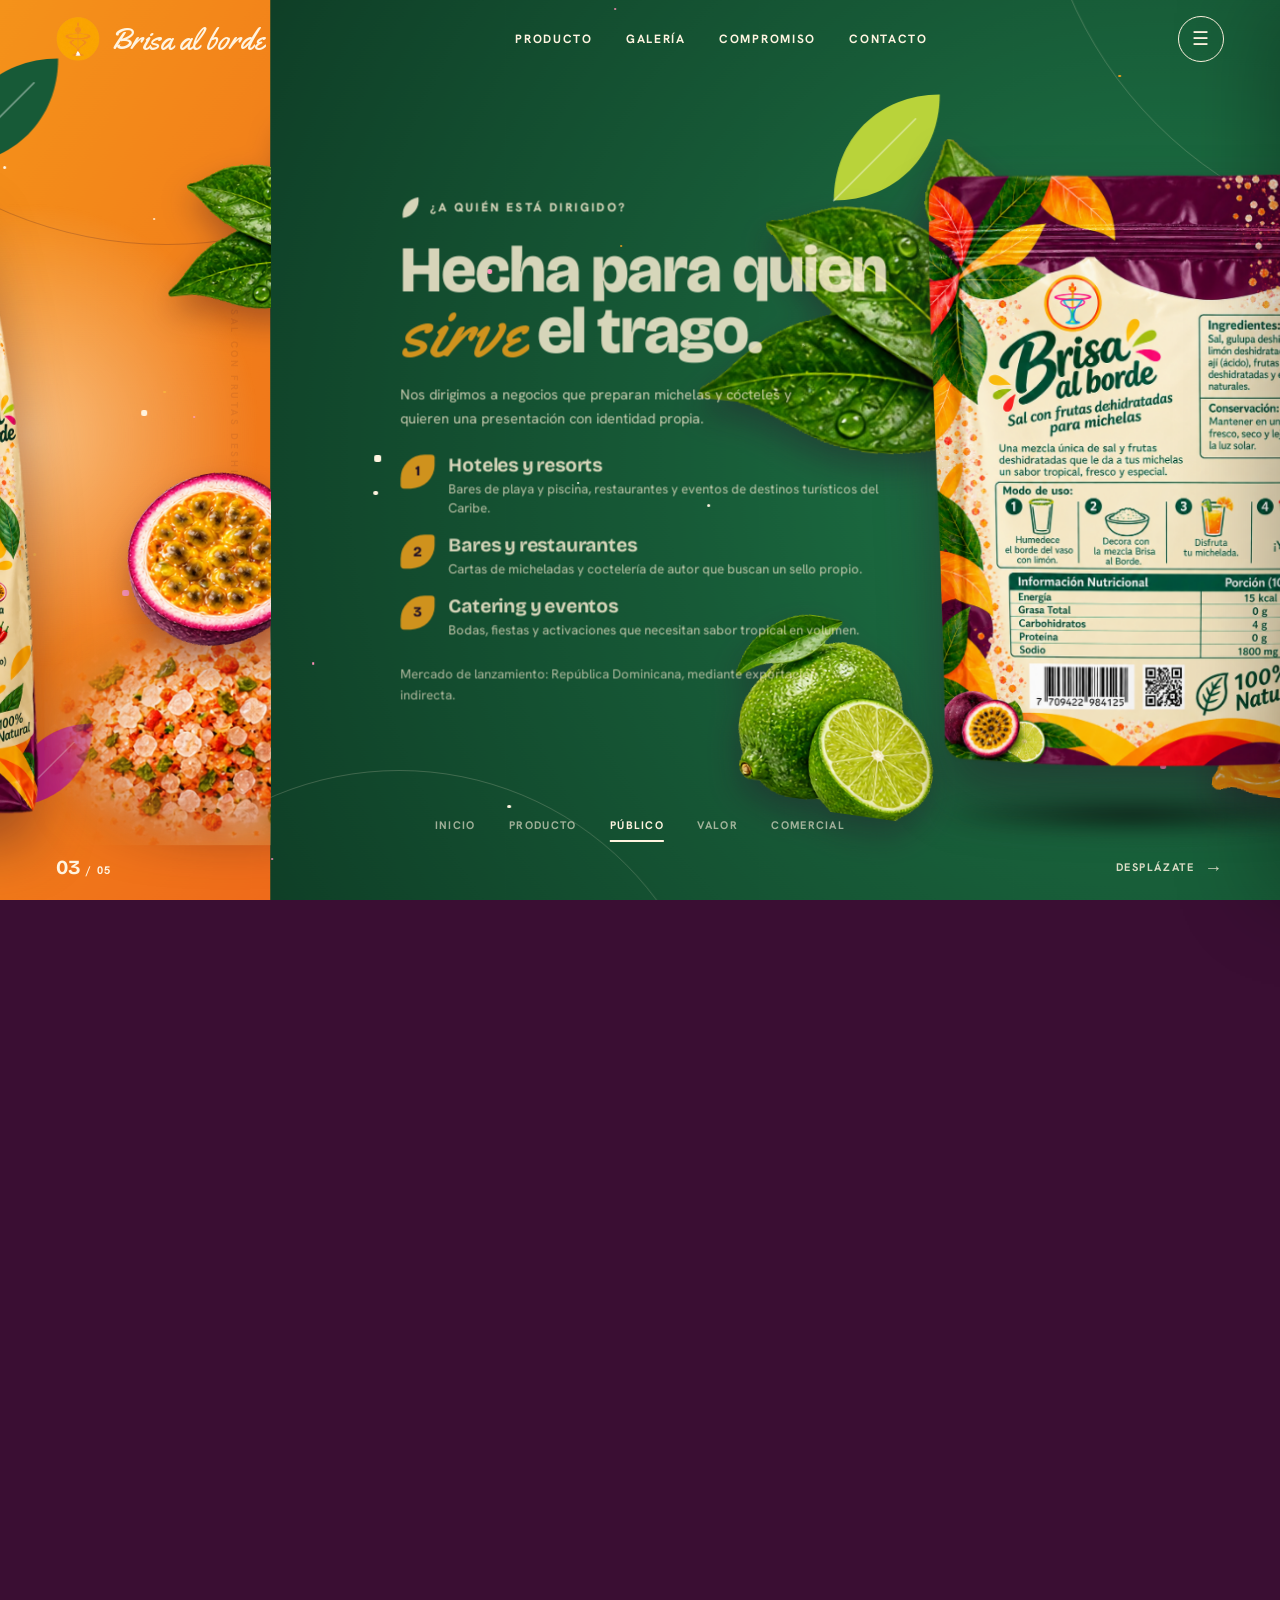
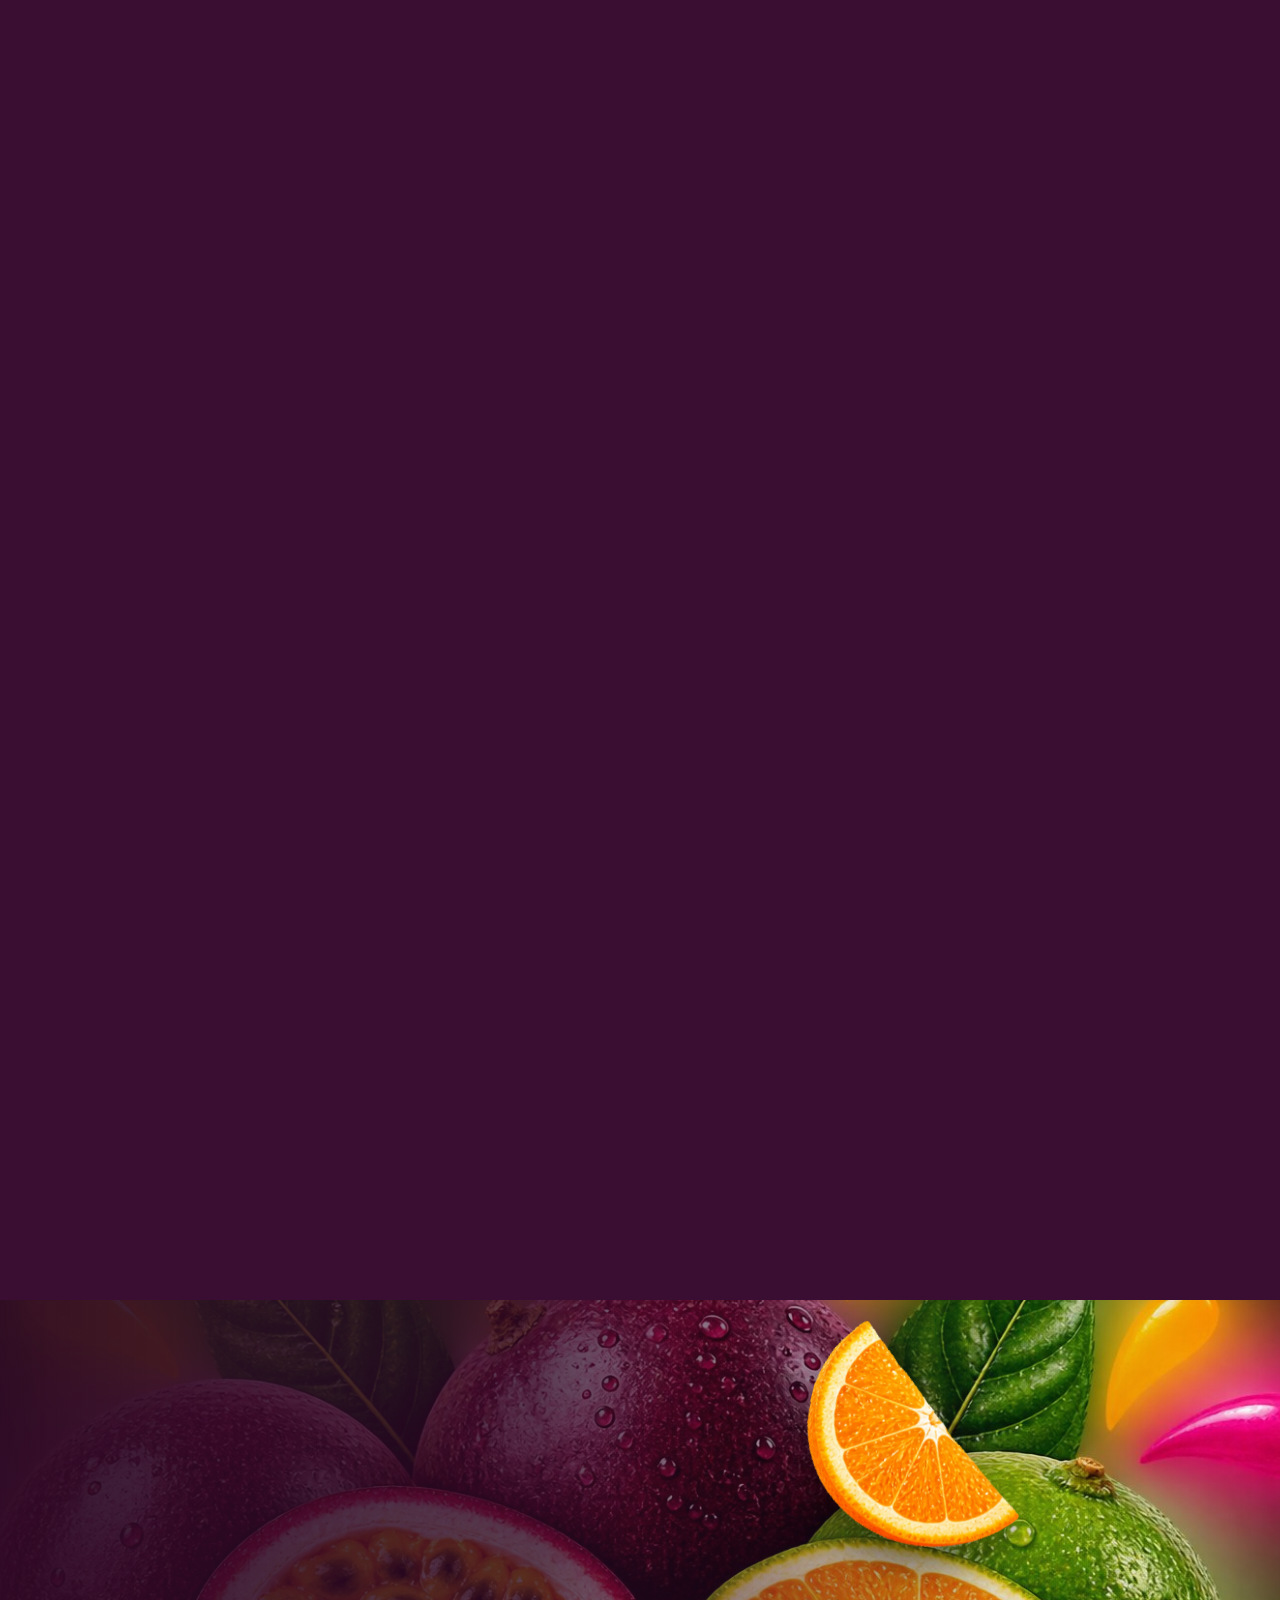
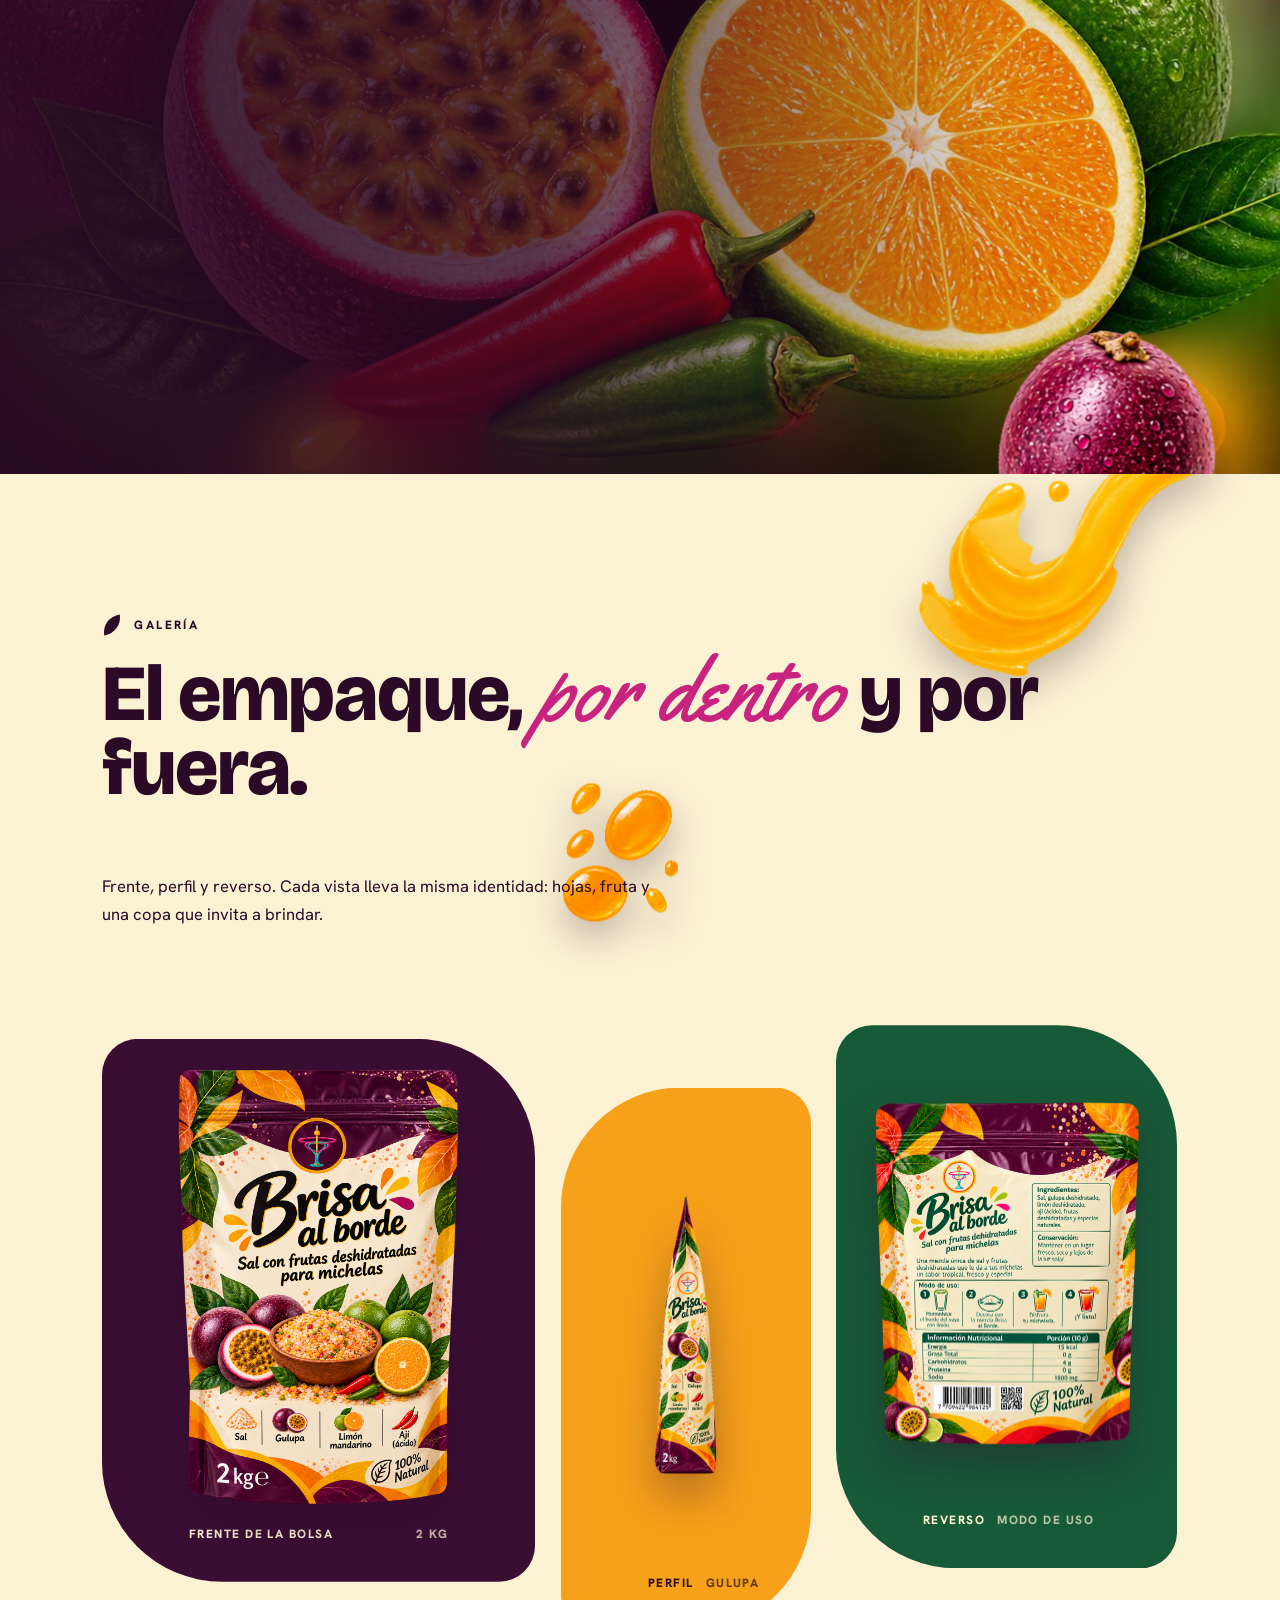
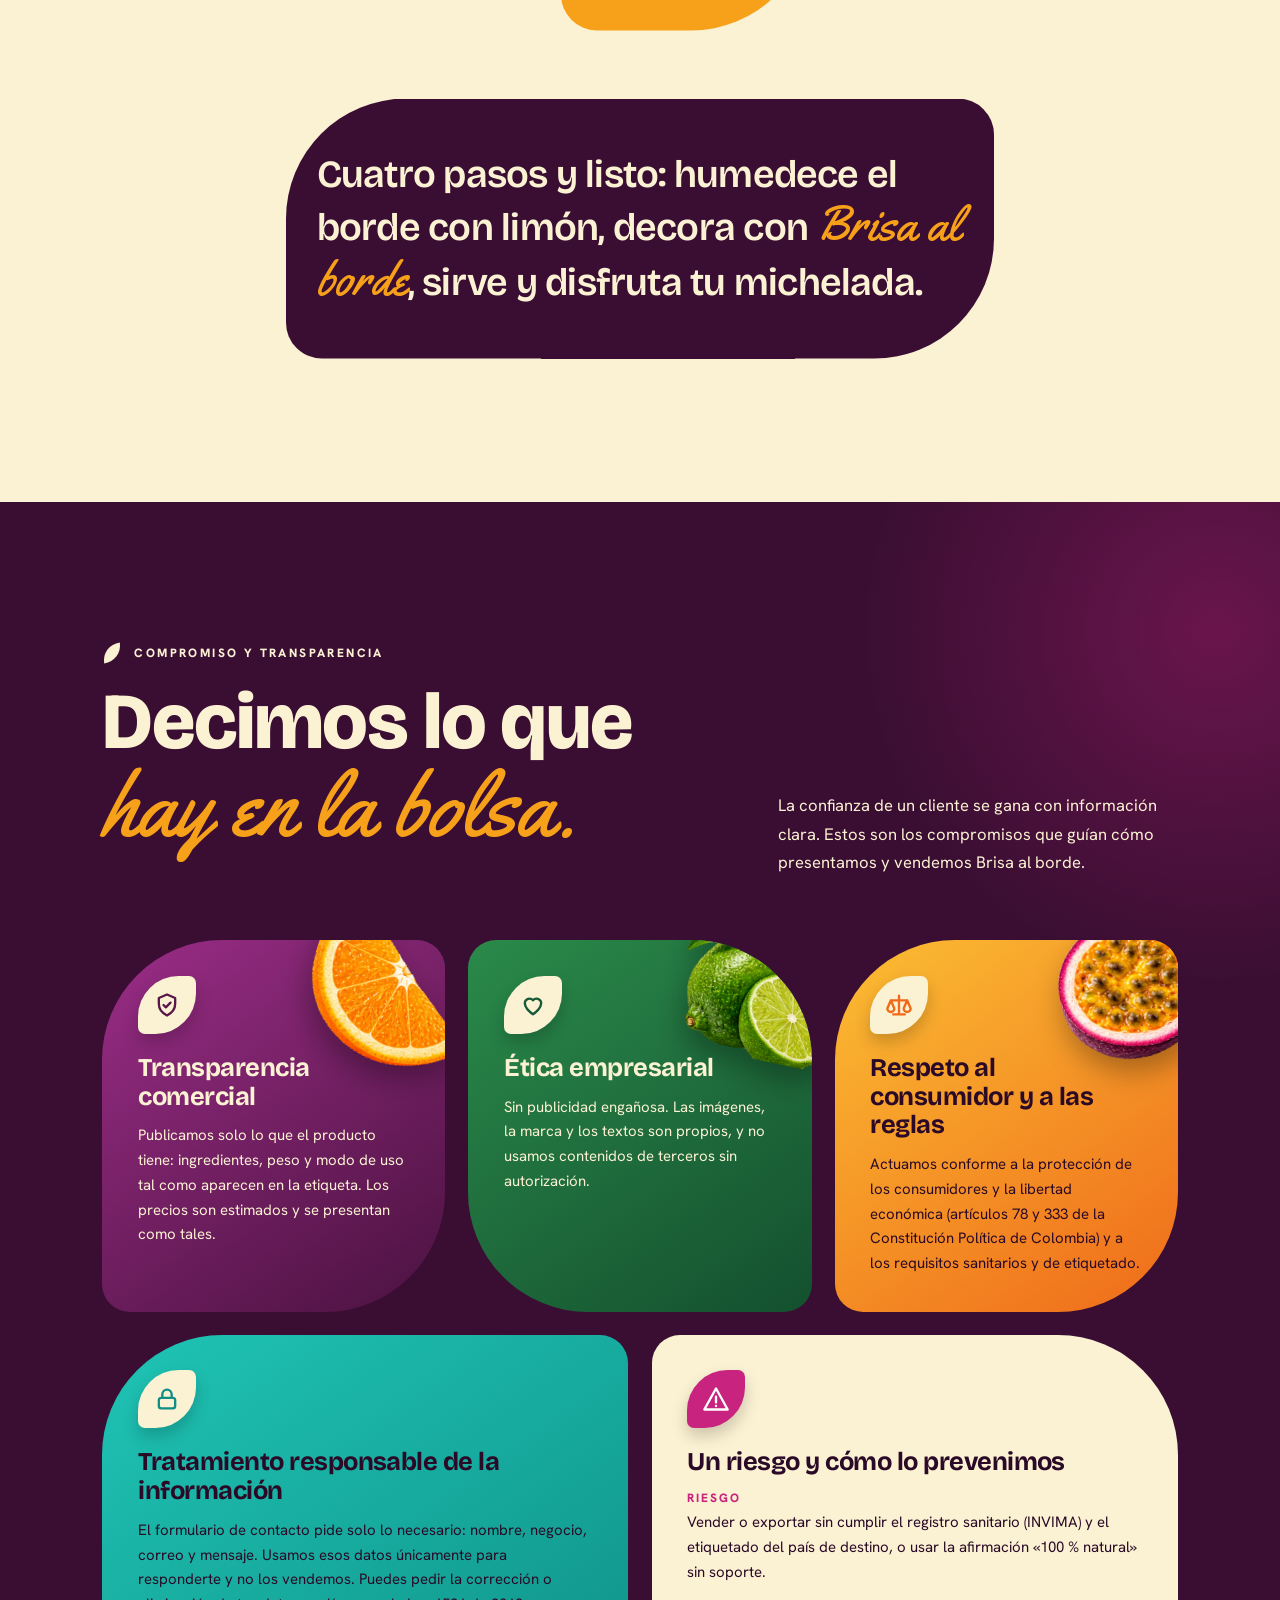
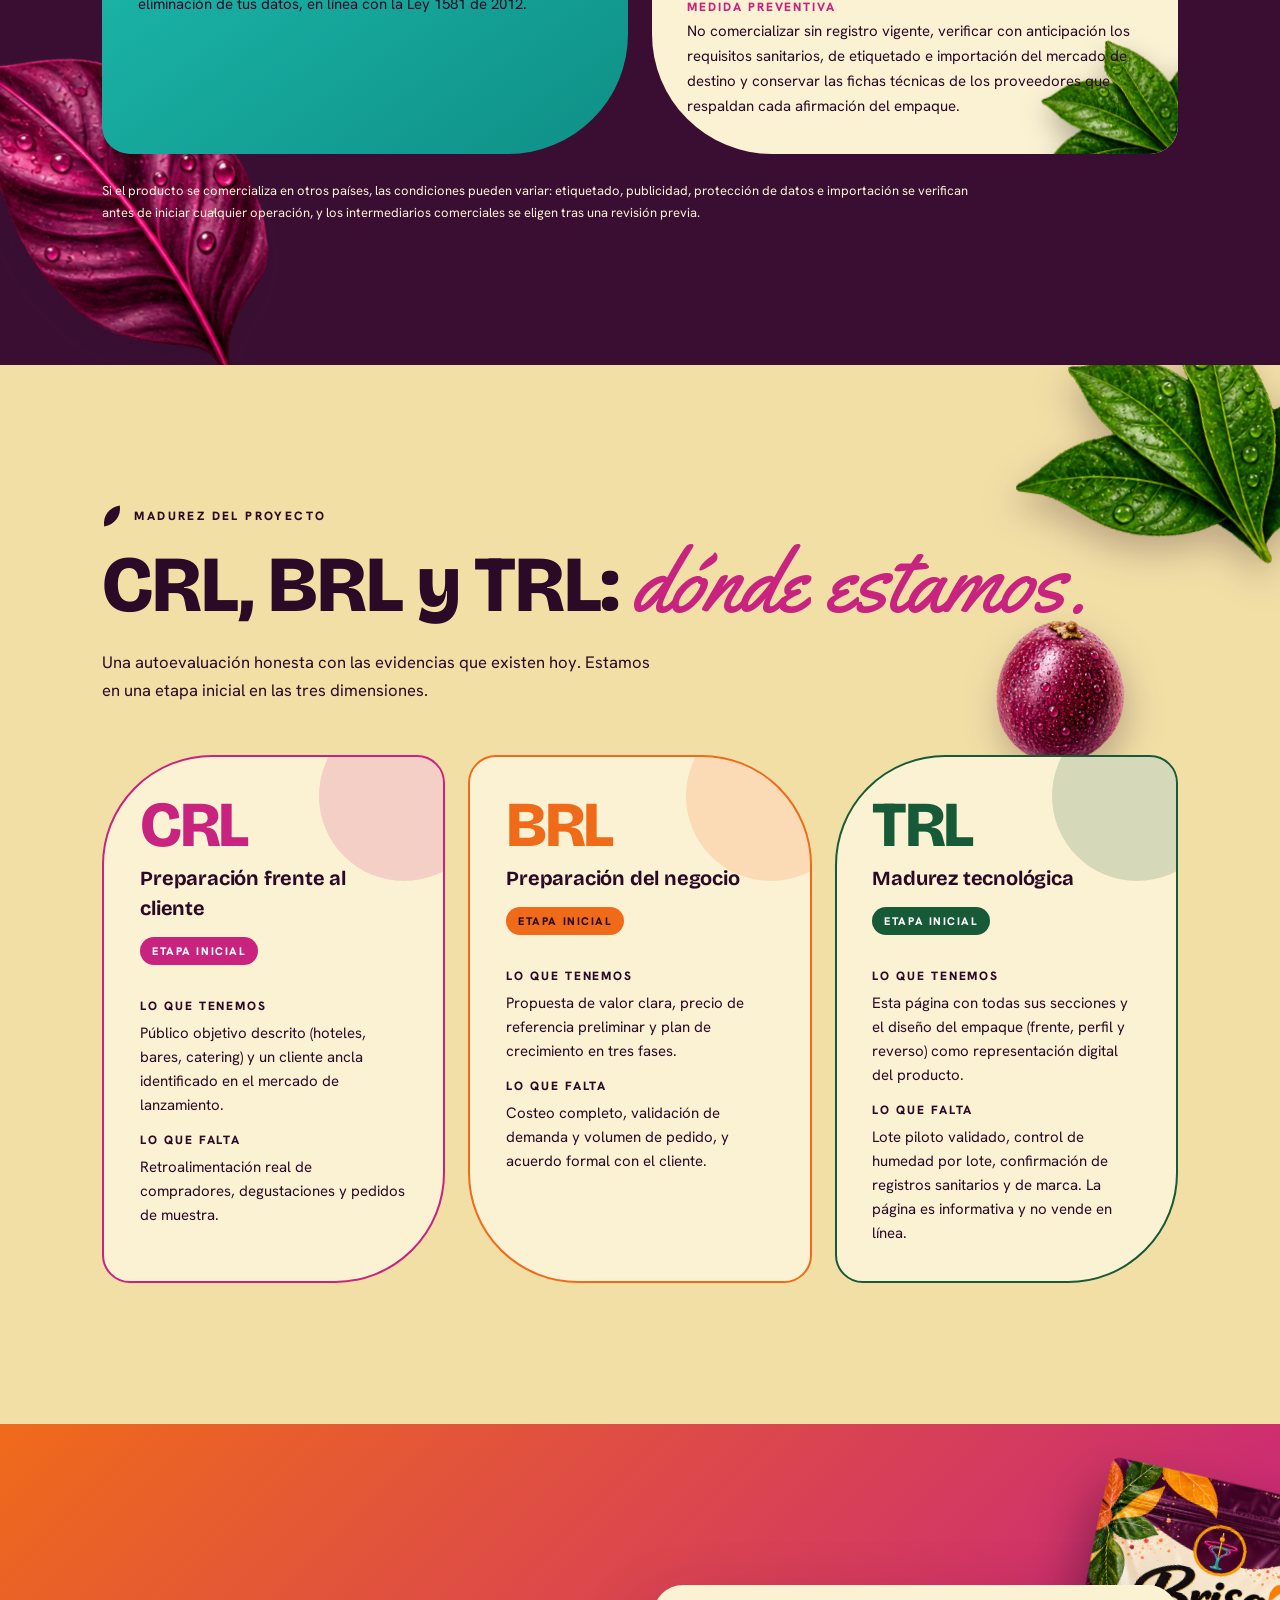
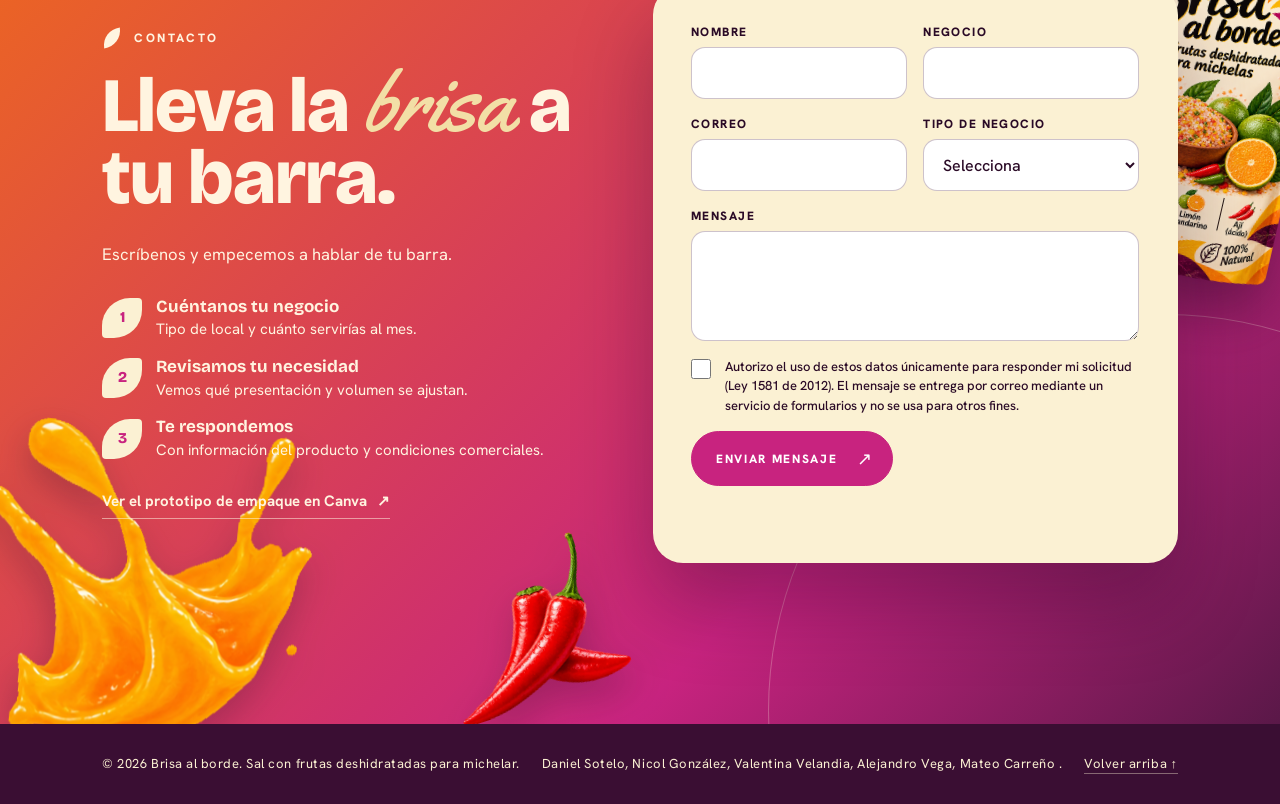
==== commit fe227364: "Update index.html" ====
--- a/index.html
+++ b/index.html
@@ -686,7 +686,7 @@
 </main>
 
 <footer class="footer">
-  <span>© <span id="year">2026</span> Brisa al borde. Sal con frutas deshidratadas para michelas.</span>
+  <span>© <span id="year">2026</span> Brisa al borde. Sal con frutas deshidratadas para michelar.</span>
   <span>Daniel Sotelo, Nicol González, Valentina Velandia, Alejandro Vega, Mateo Carreño .</span>
   <a href="#inicio" data-go="0">Volver arriba ↑</a>
 </footer>
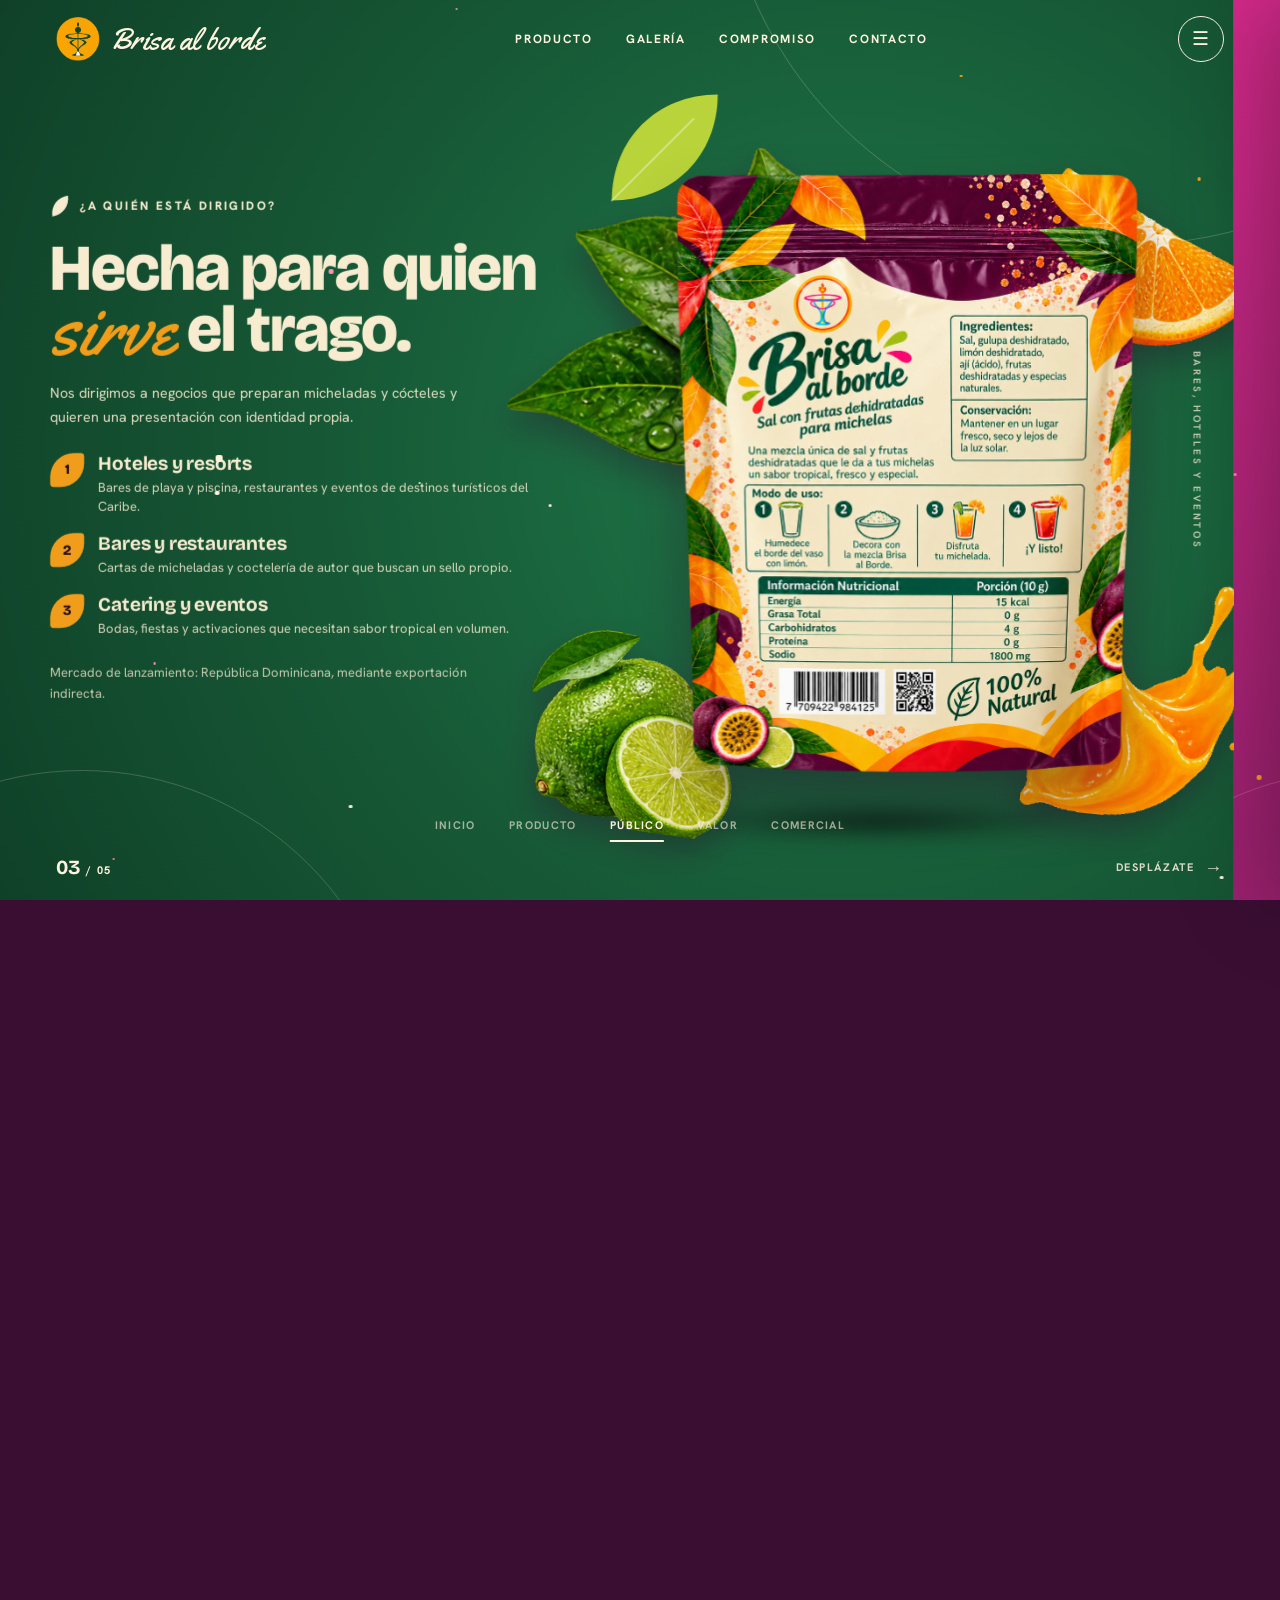
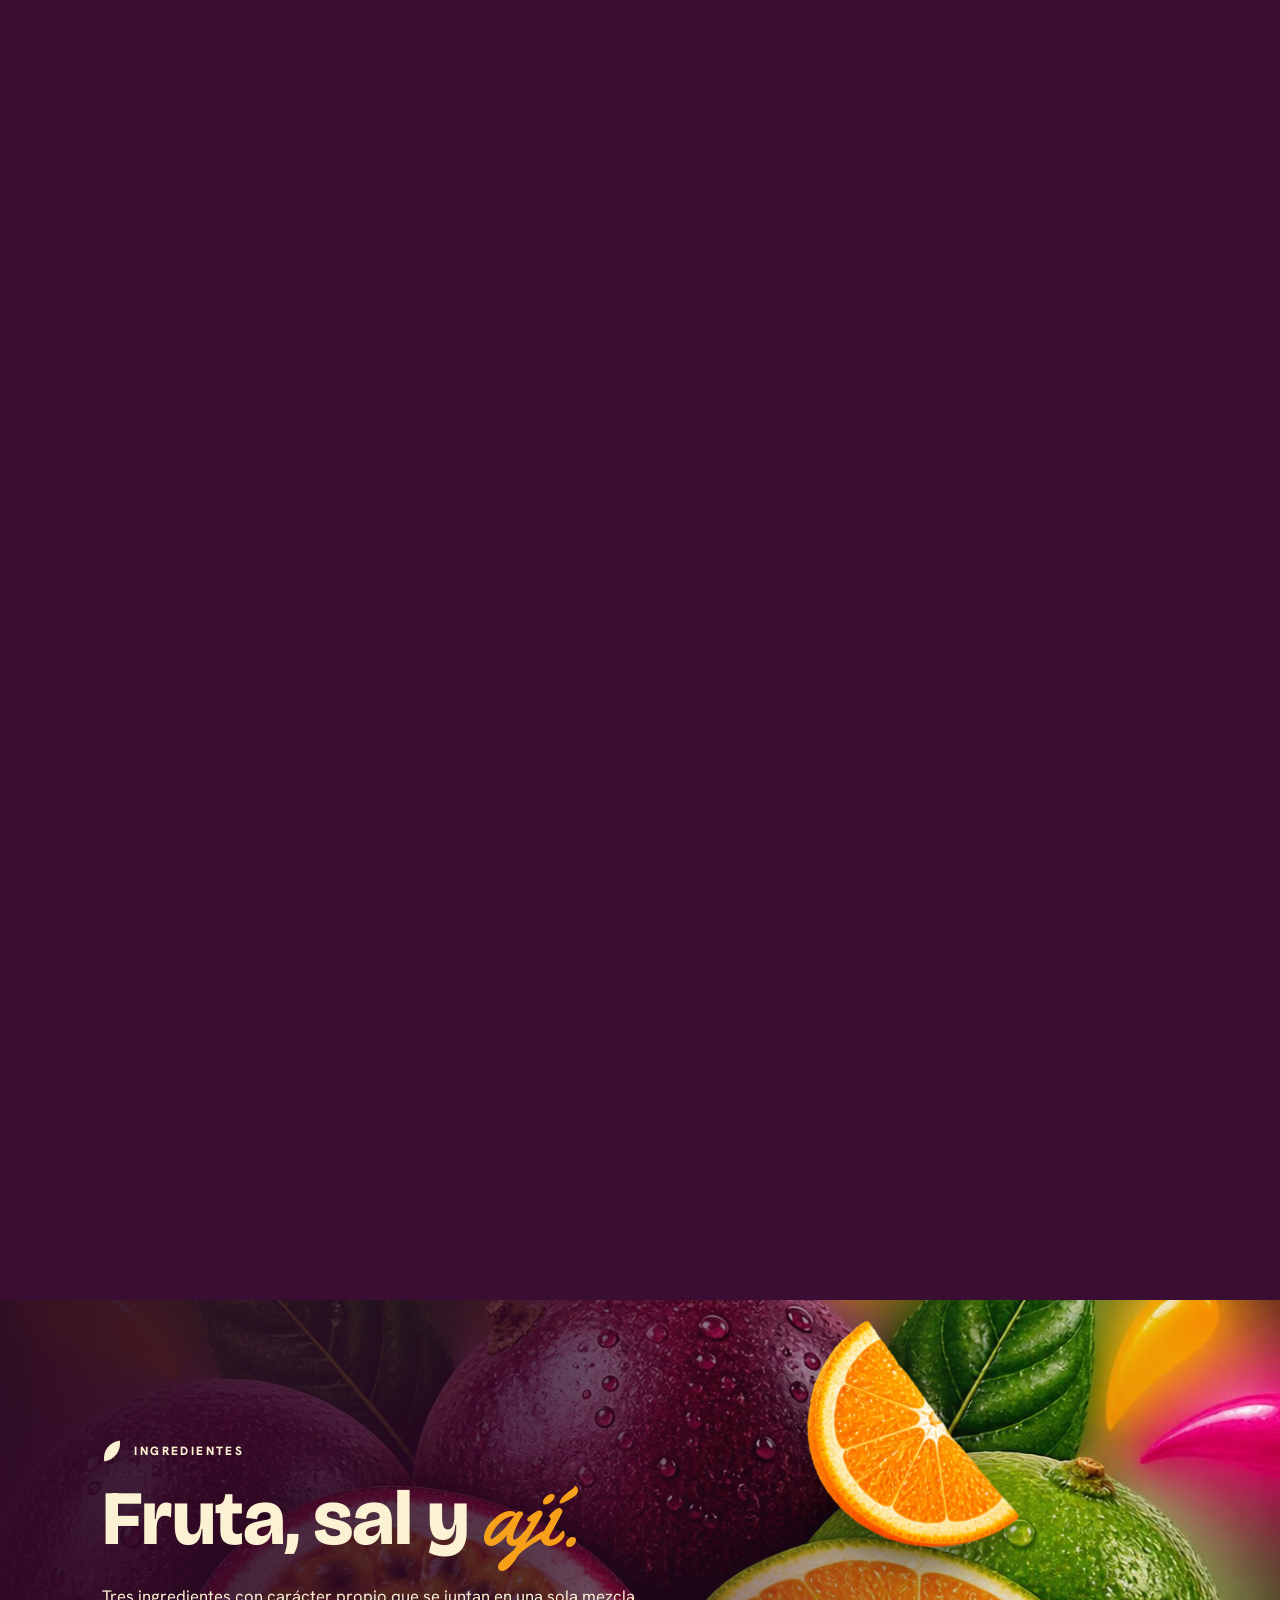
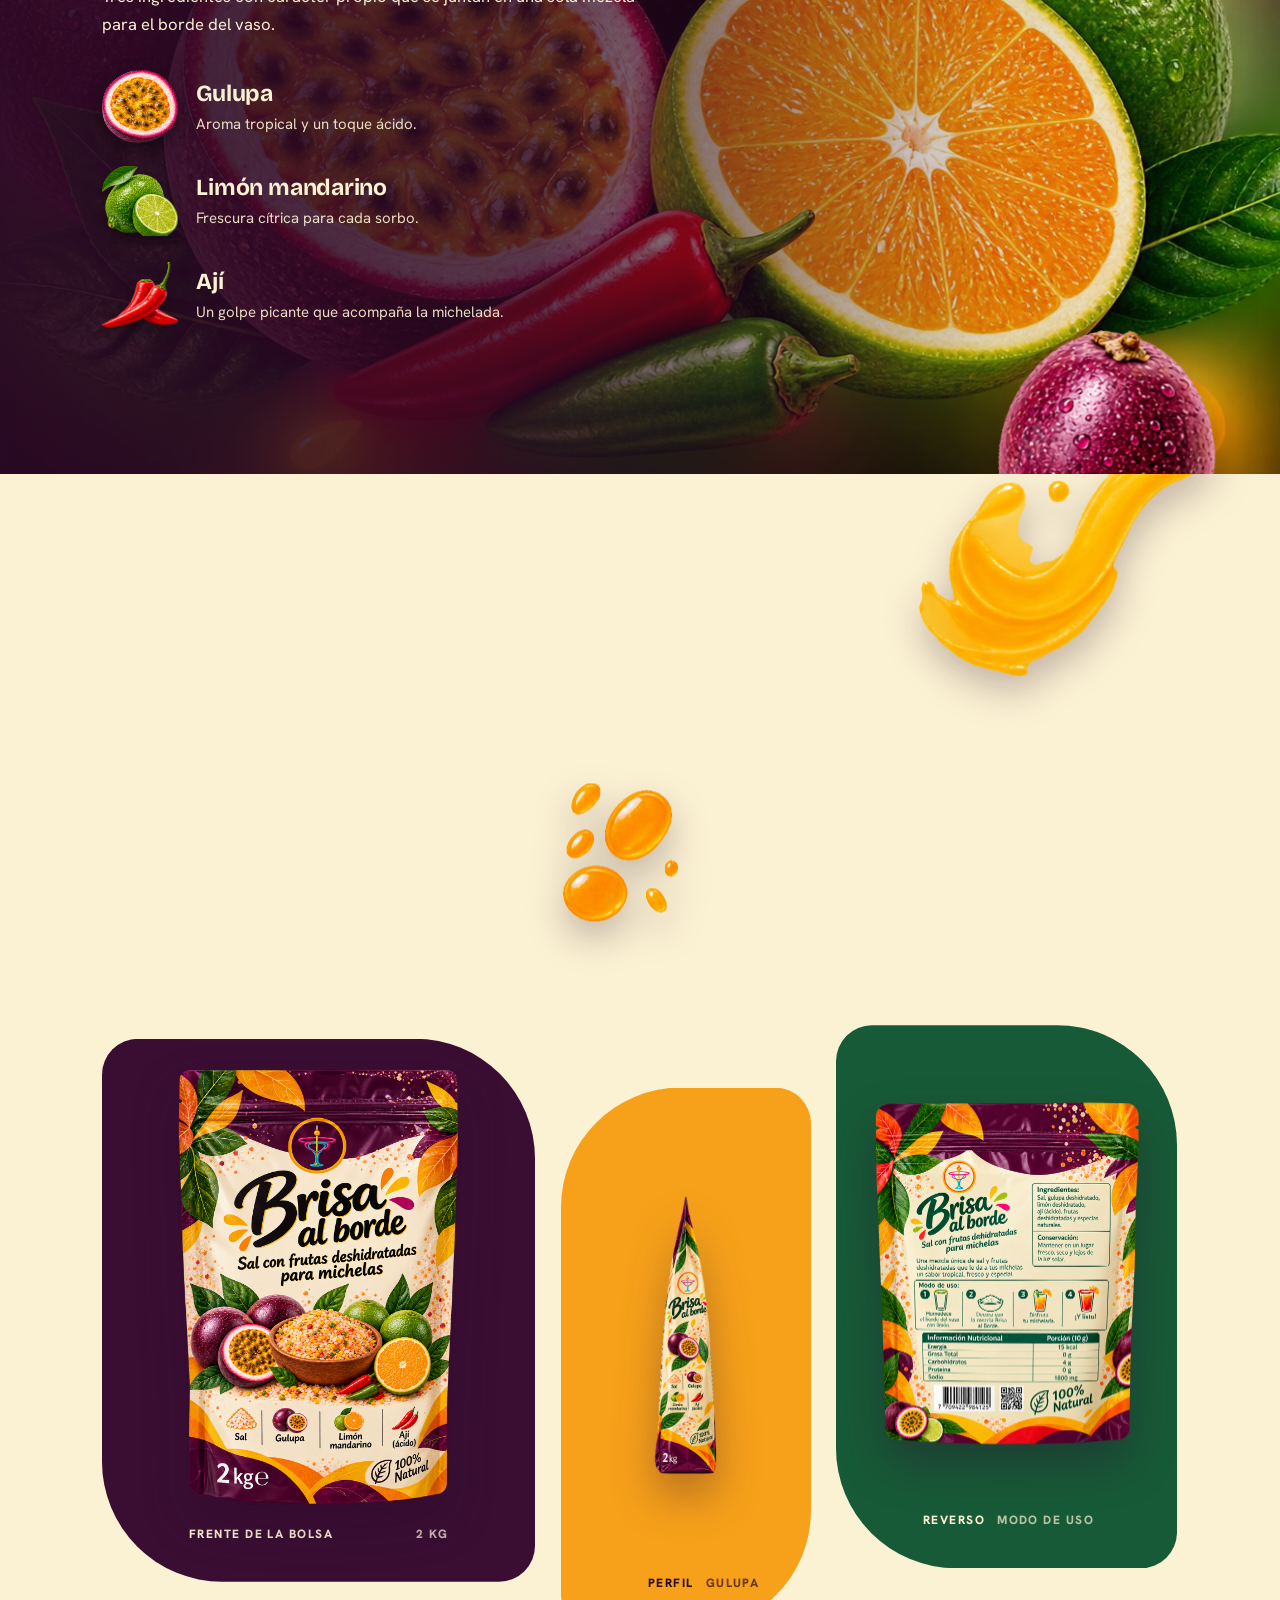
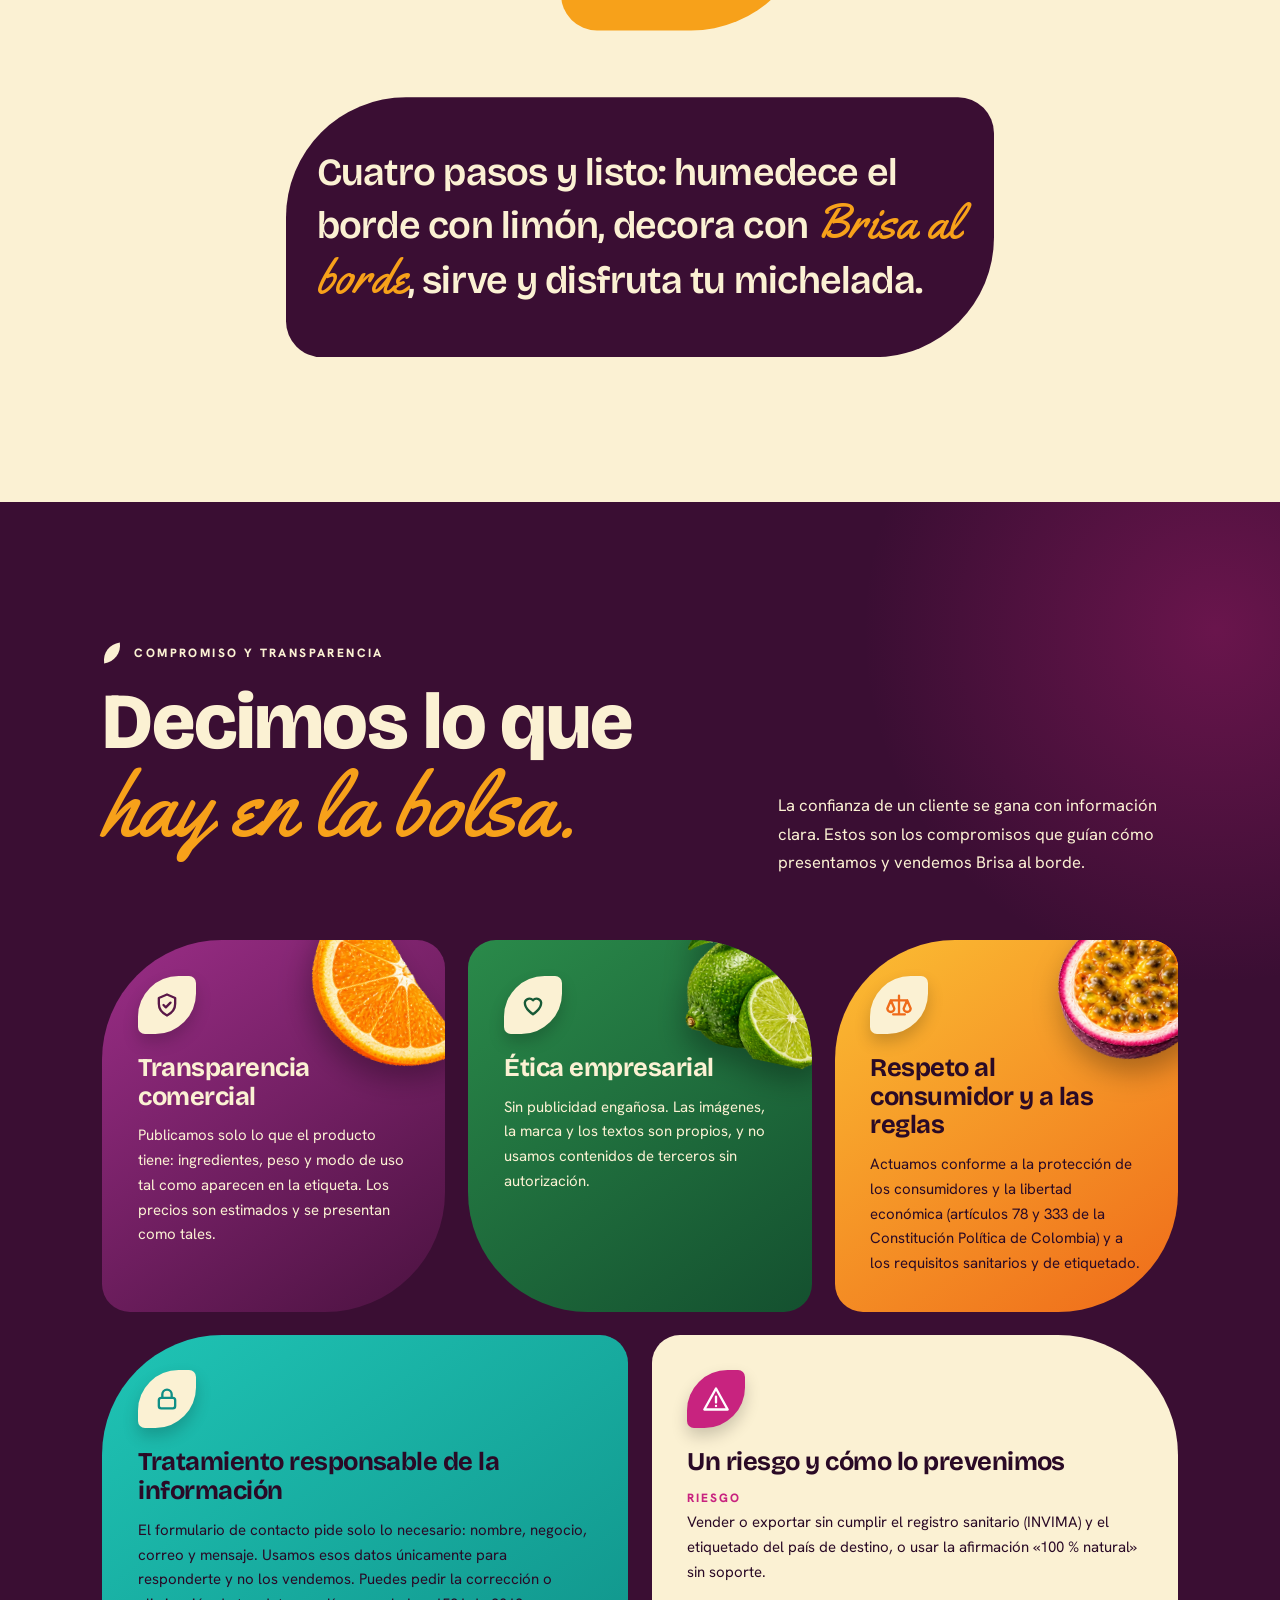
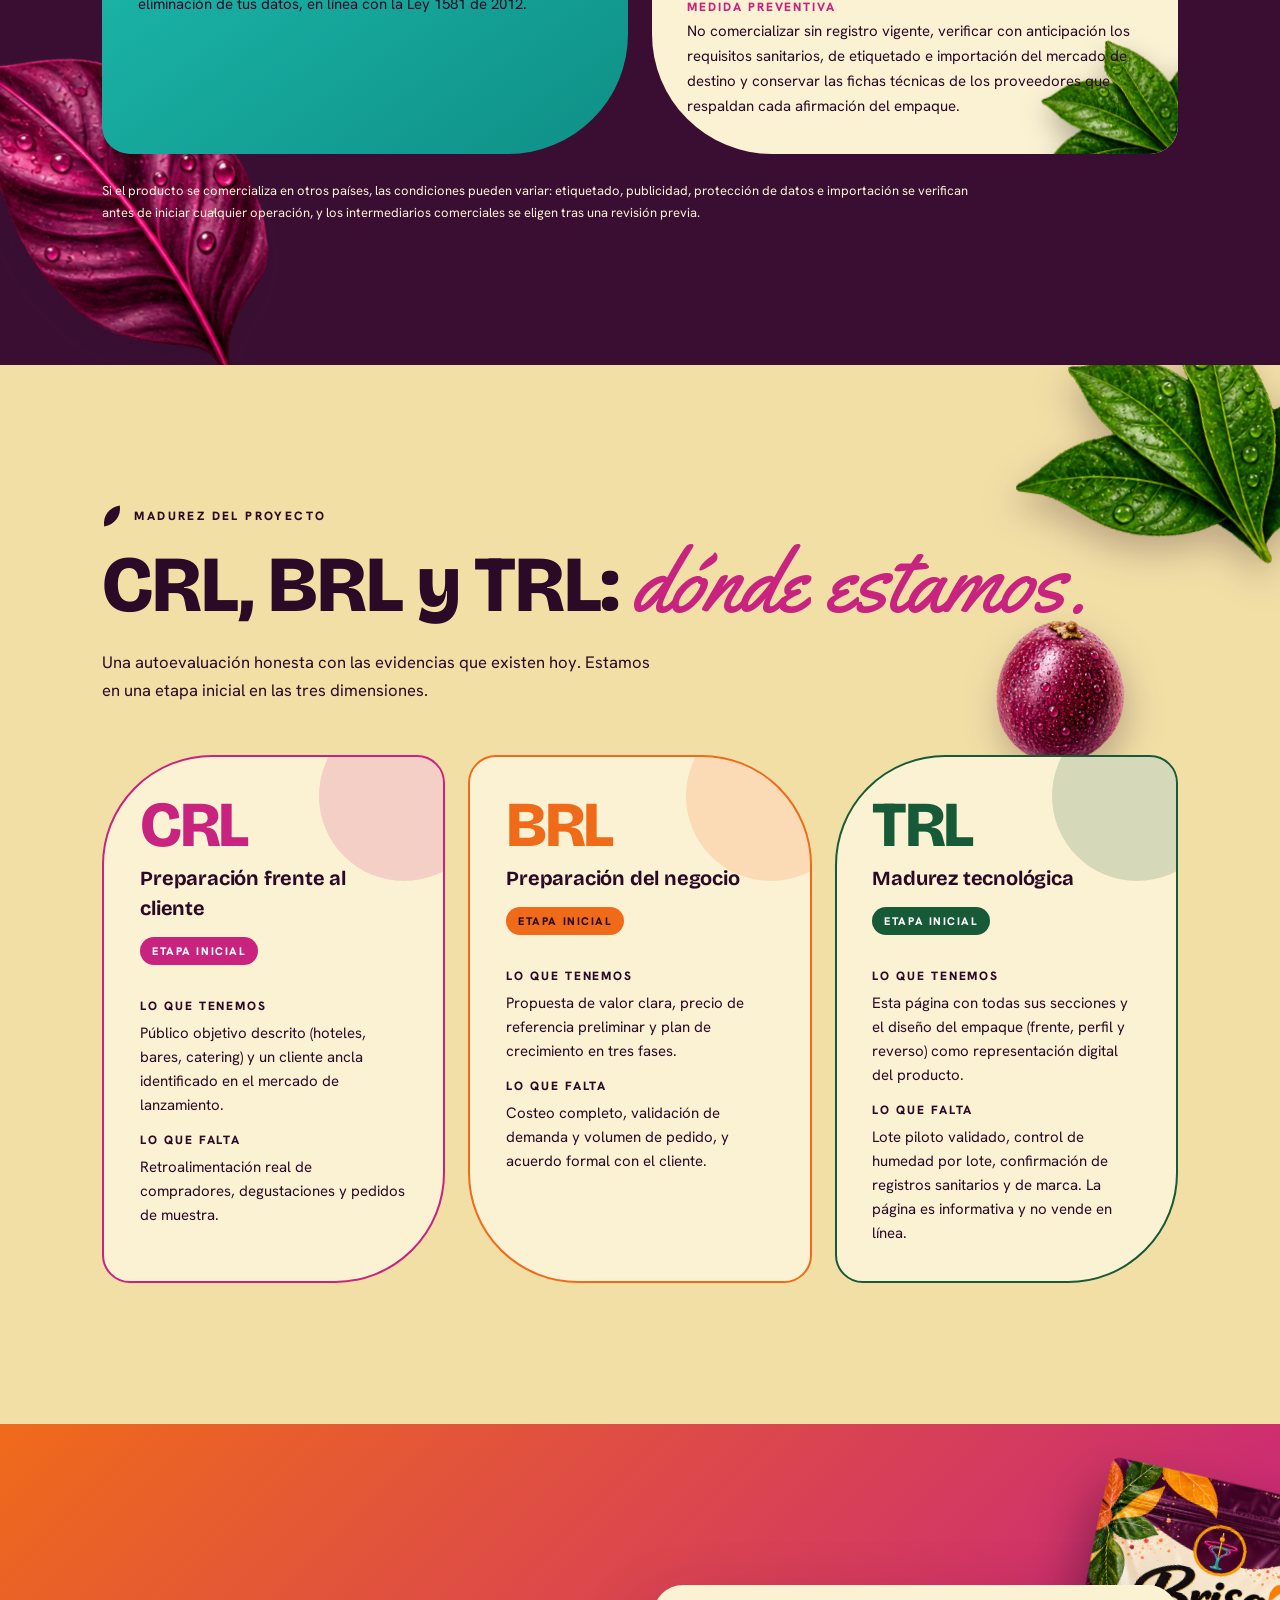
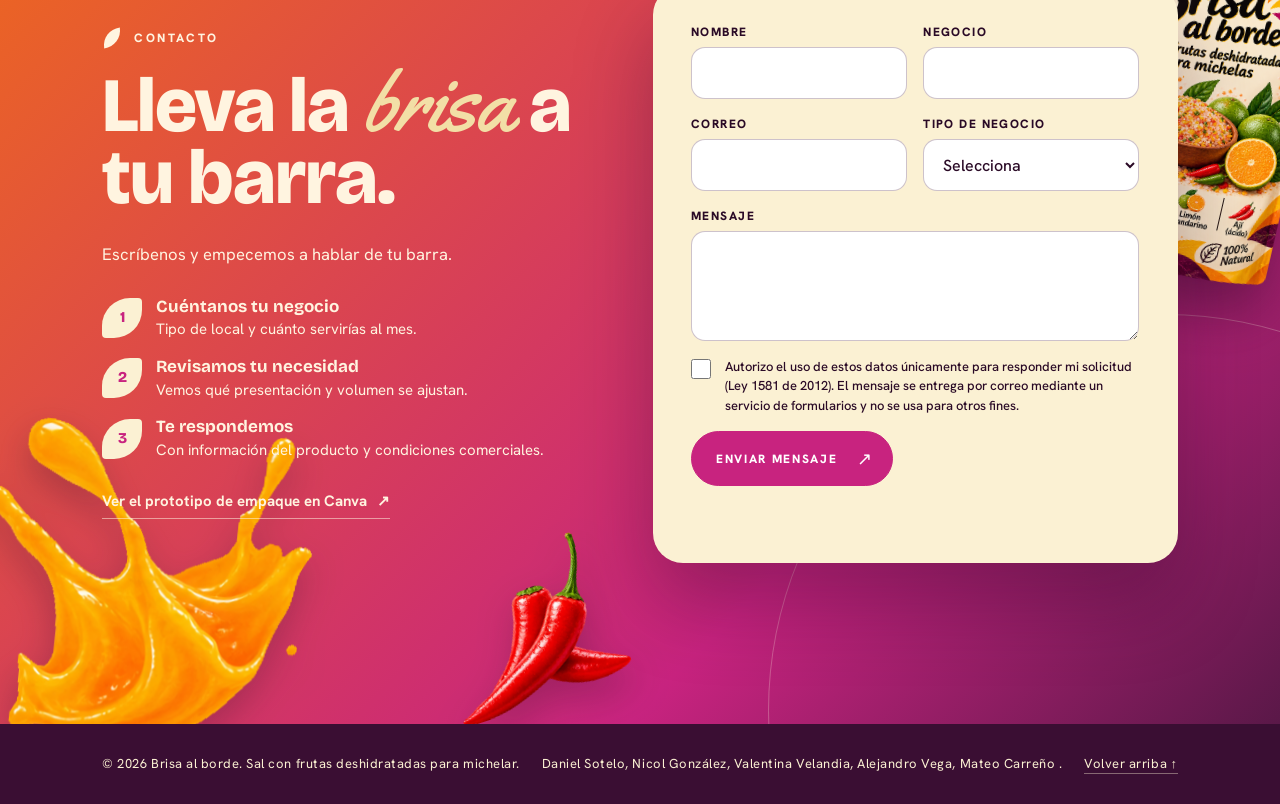
==== commit c581efa4: "Update index.html" ====
--- a/index.html
+++ b/index.html
@@ -479,7 +479,7 @@
     <div class="panel-copy">
       <div class="overline">¿A quién está dirigido?</div>
       <h2>Hecha para quien <span class="script" style="color:var(--orange)">sirve</span> el trago.</h2>
-      <p class="panel-desc hide-m">Nos dirigimos a negocios que preparan michelas y cócteles y quieren una presentación con identidad propia.</p>
+      <p class="panel-desc hide-m">Nos dirigimos a negocios que preparan micheladas y cócteles y quieren una presentación con identidad propia.</p>
       <ul class="pl">
         <li><i>1</i><div><strong>Hoteles y resorts</strong><p>Bares de playa y piscina, restaurantes y eventos de destinos turísticos del Caribe.</p></div></li>
         <li><i>2</i><div><strong>Bares y restaurantes</strong><p>Cartas de micheladas y coctelería de autor que buscan un sello propio.</p></div></li>
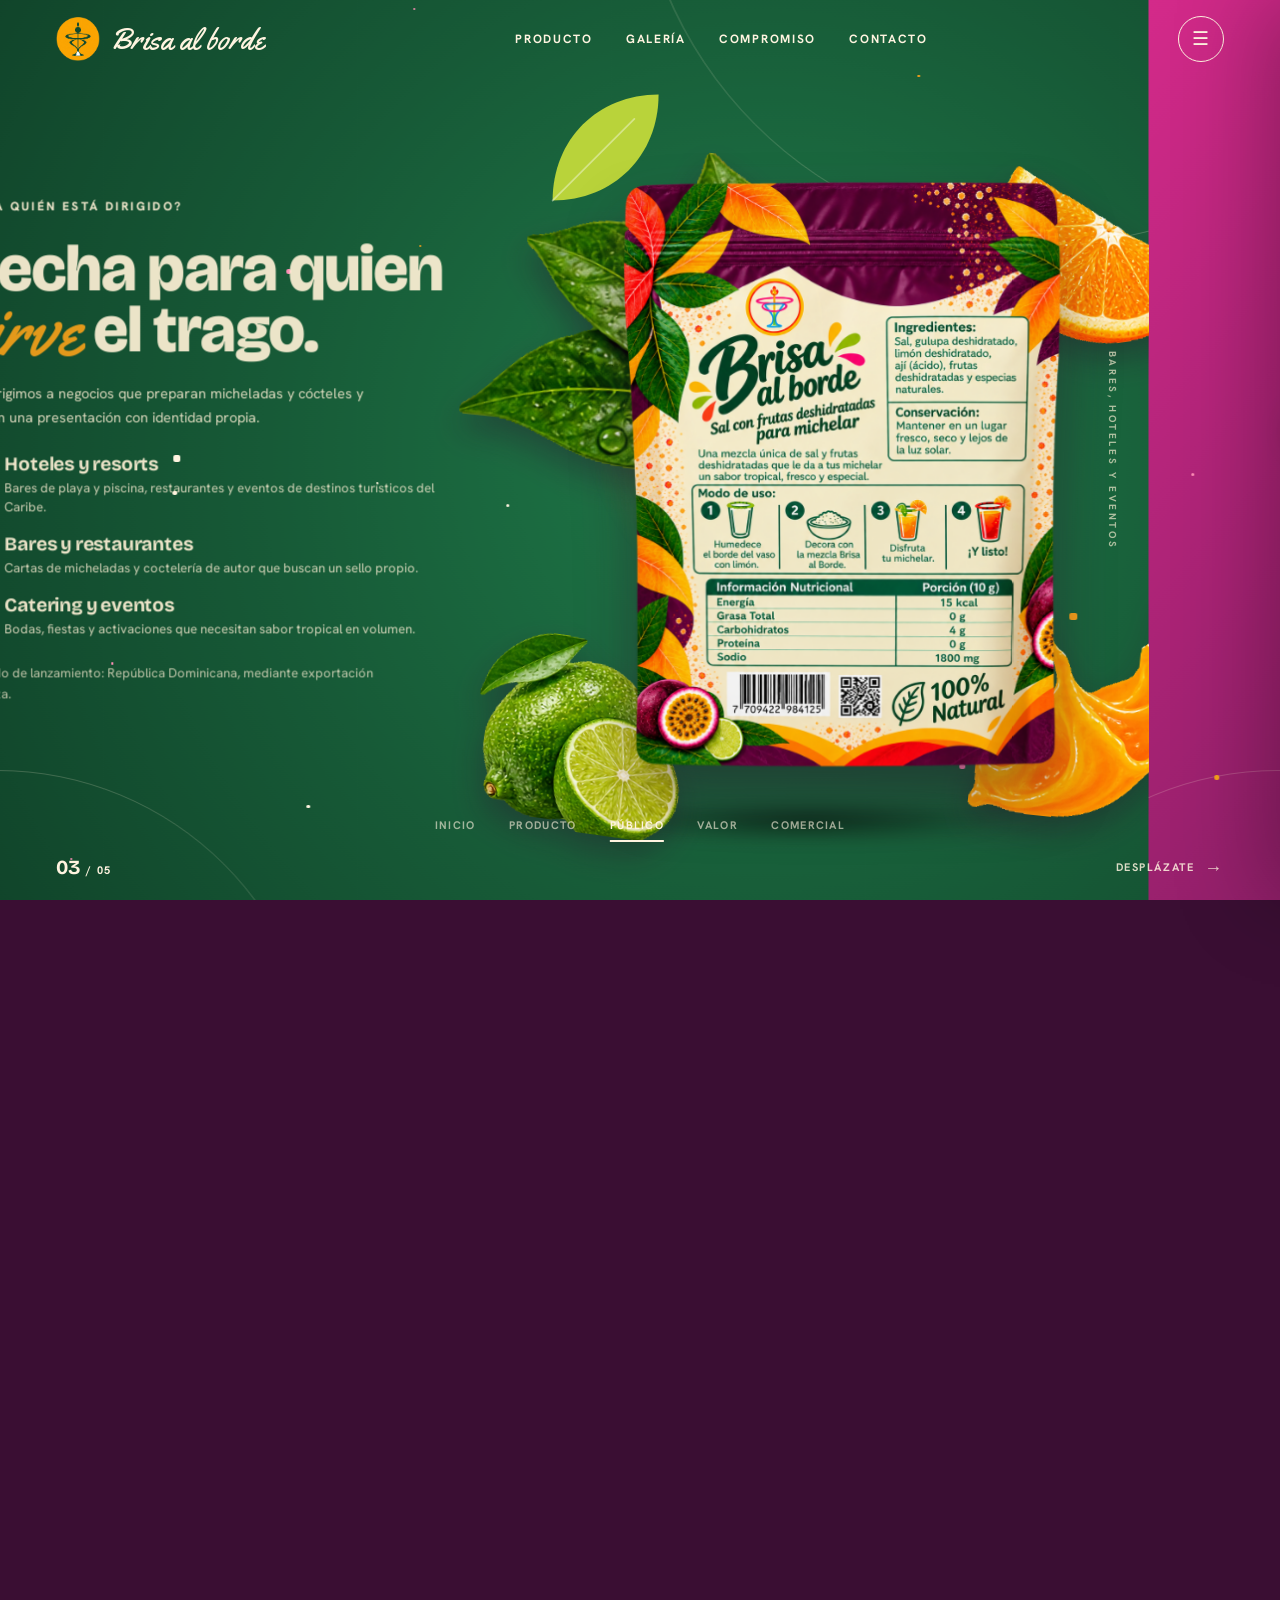
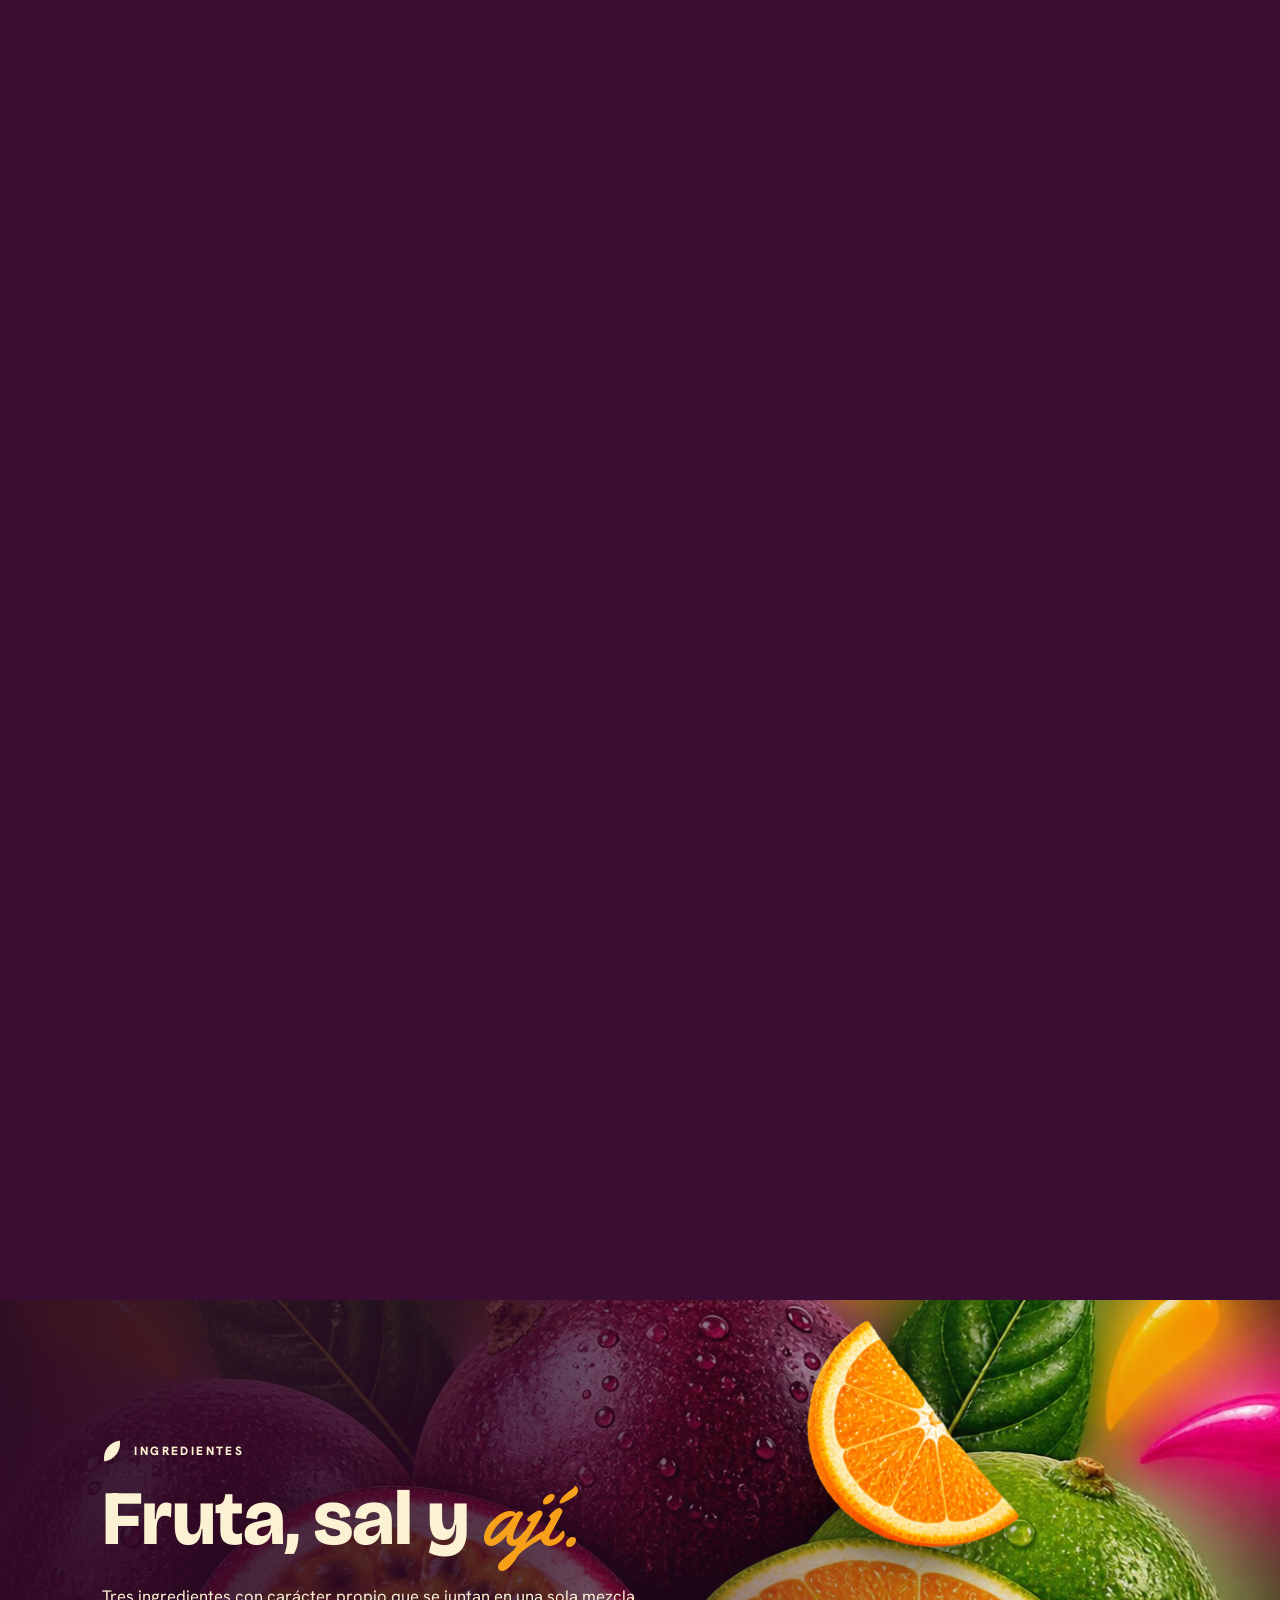
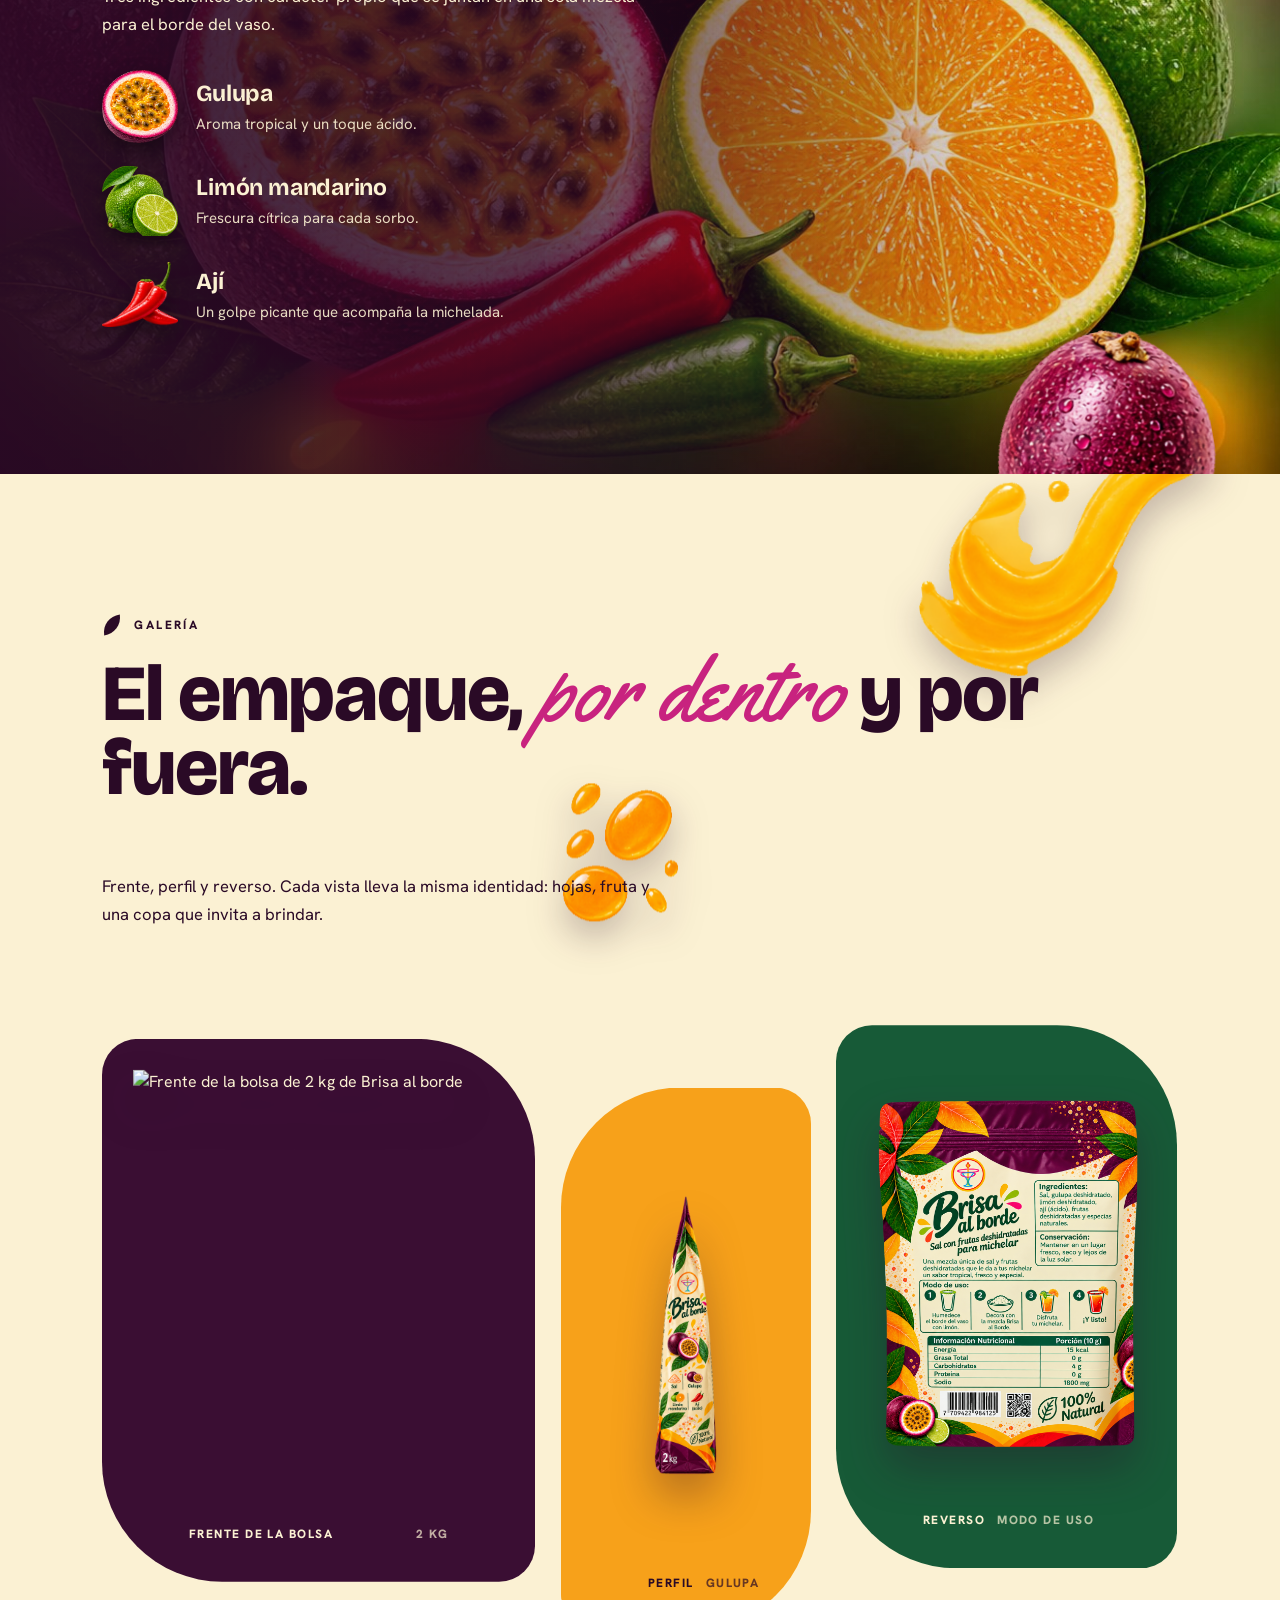
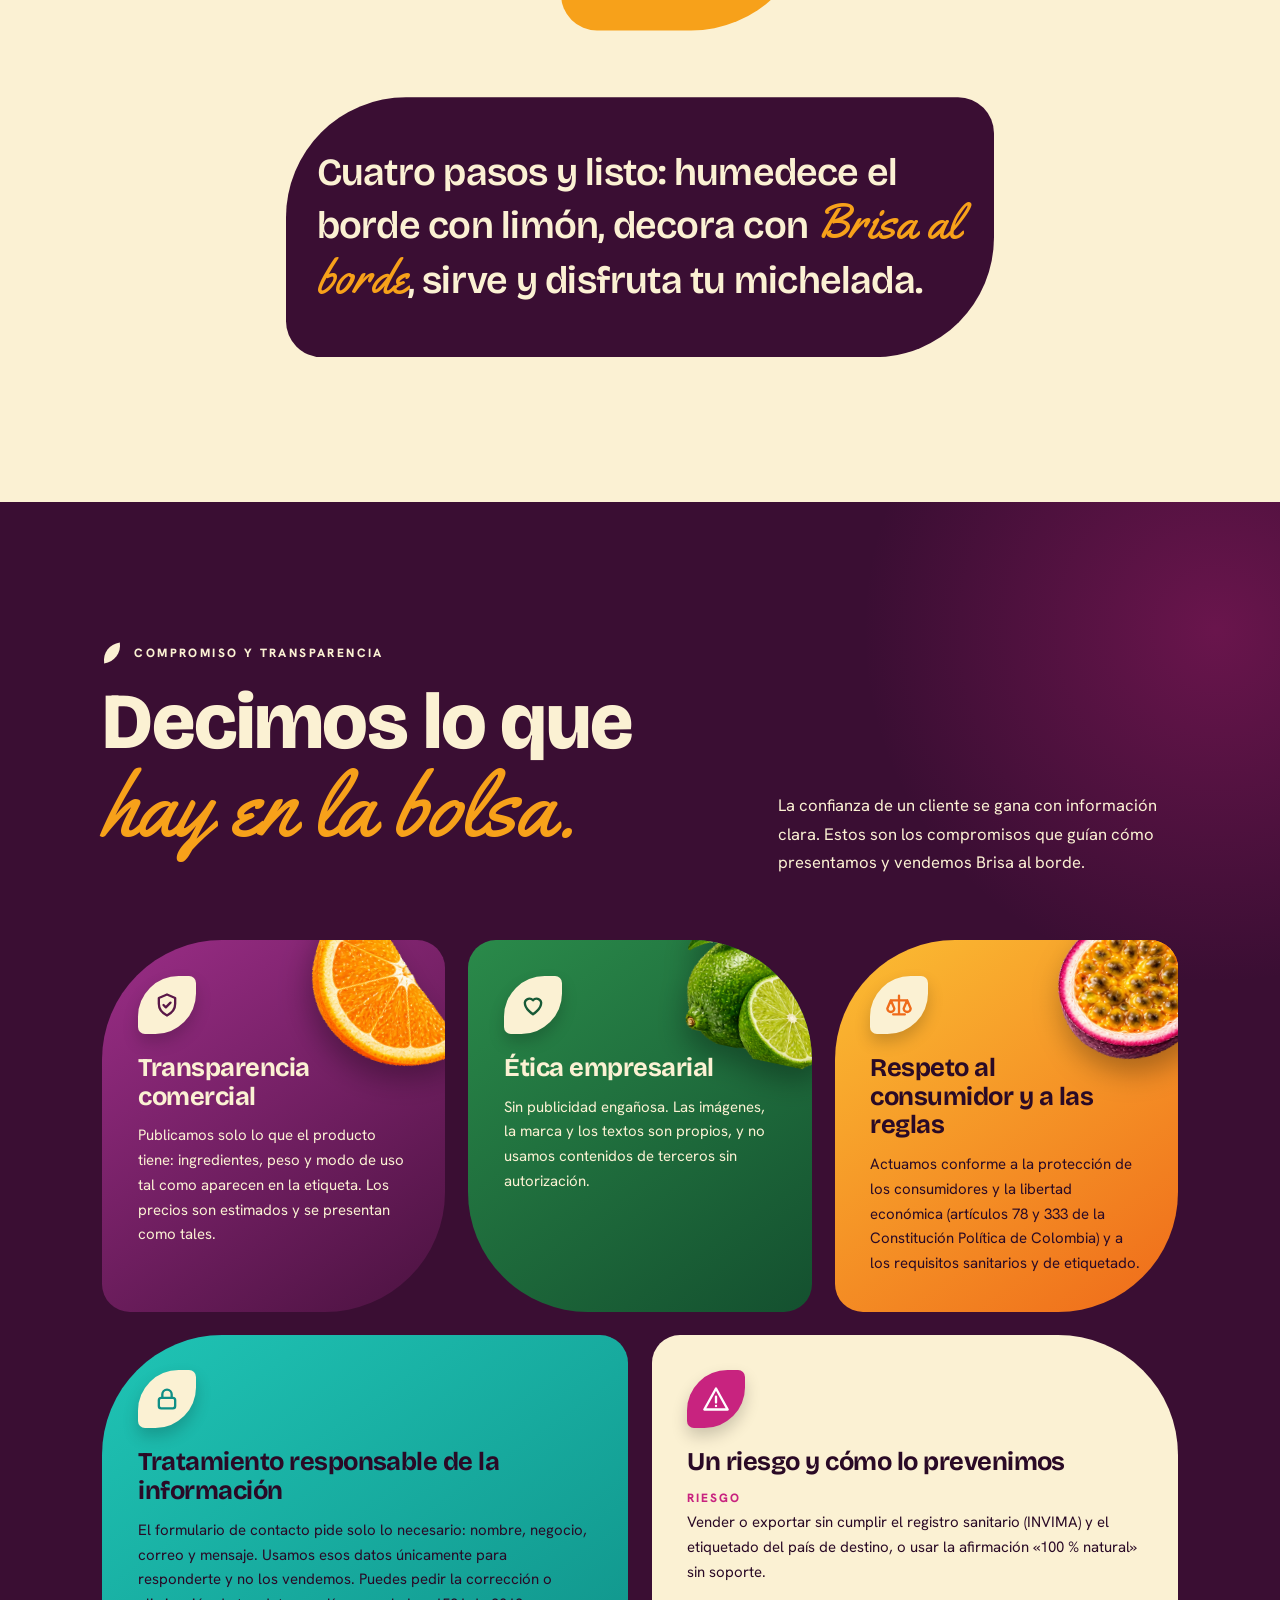
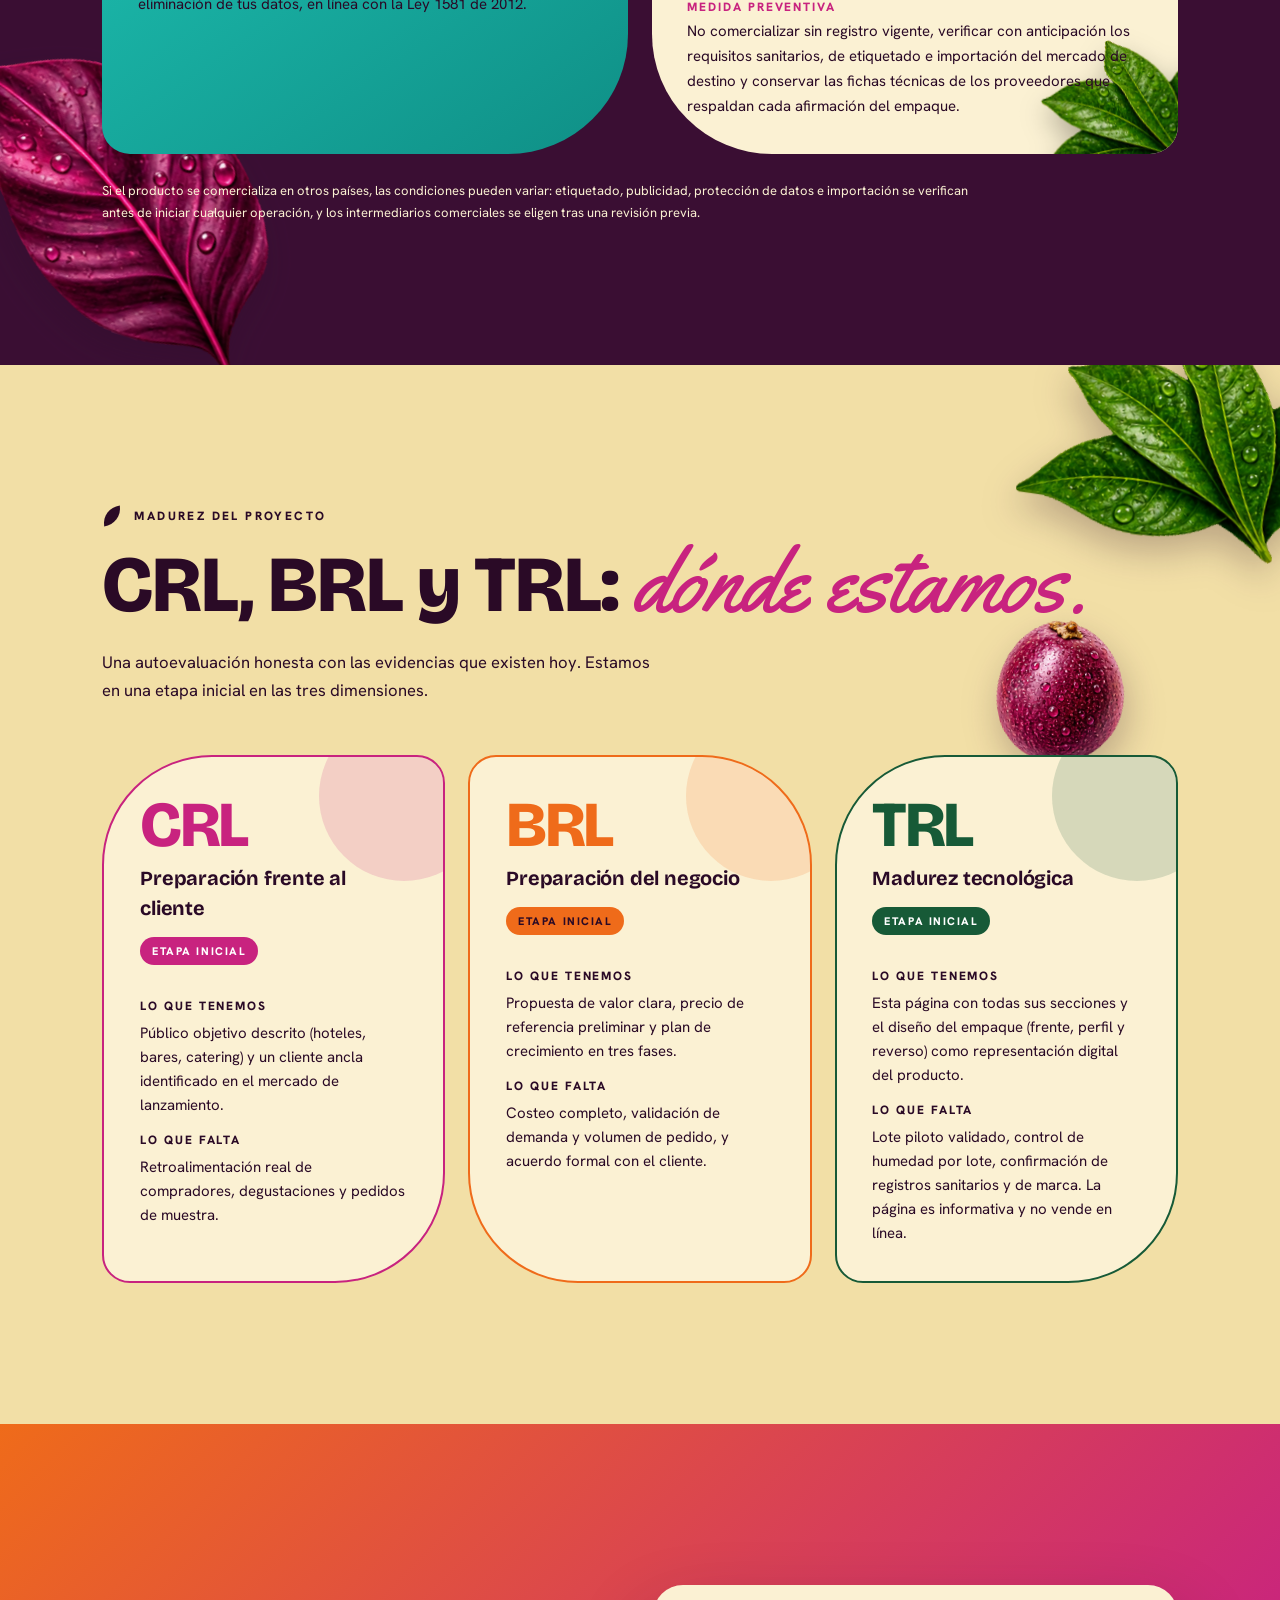
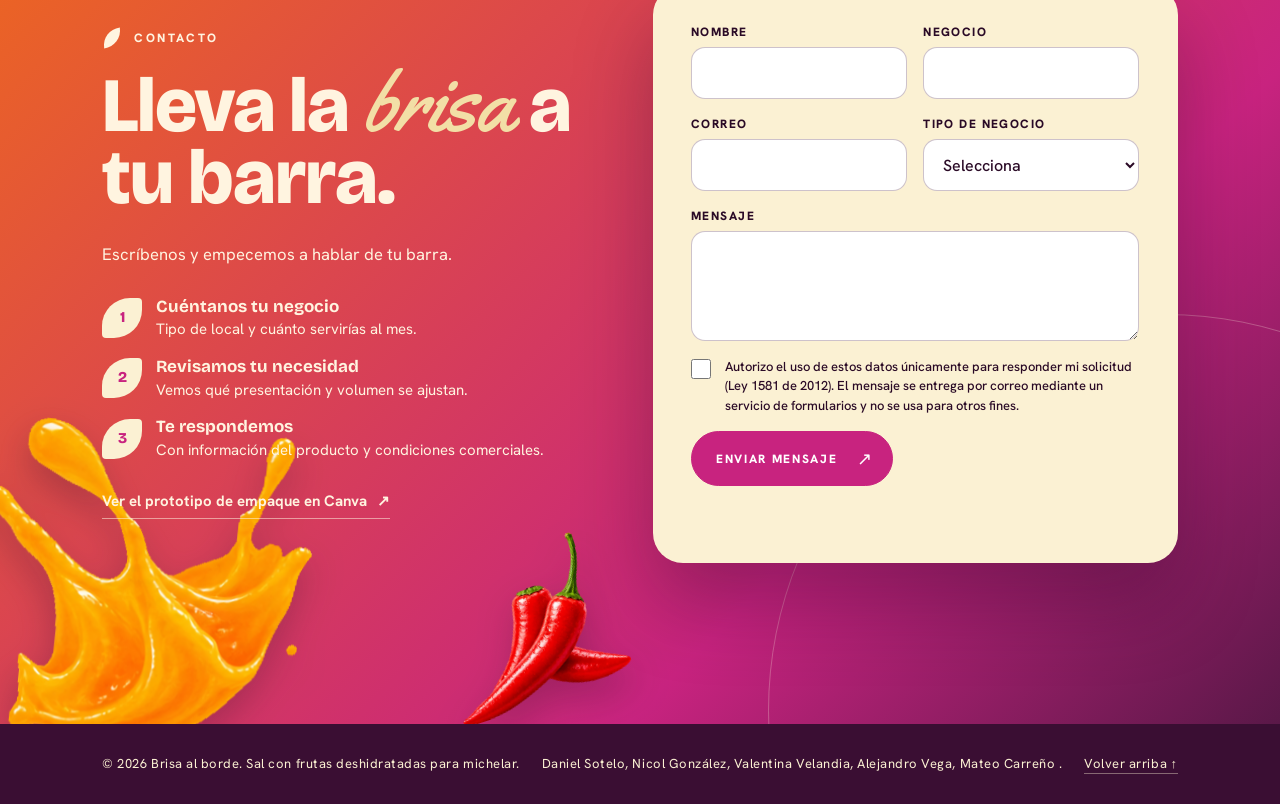
==== commit cf70a60e: "Update index.html" ====
--- a/index.html
+++ b/index.html
@@ -3,8 +3,8 @@
 <head>
 <meta charset="utf-8">
 <meta name="viewport" content="width=device-width,initial-scale=1,viewport-fit=cover">
-<title>Brisa al borde | Sal con frutas deshidratadas para michelas</title>
-<meta name="description" content="Brisa al borde produce sal marina con gulupa, limón mandarino y ají para escarchar michelas y cócteles. Conoce el producto, su propuesta de valor y cómo trabajamos con bares, hoteles y eventos.">
+<title>Brisa al borde | Sal con frutas deshidratadas para michelar</title>
+<meta name="description" content="Brisa al borde produce sal marina con gulupa, limón mandarino y ají para escarchar micheladas y cócteles. Conoce el producto, su propuesta de valor y cómo trabajamos con bares, hoteles y eventos.">
 <meta name="theme-color" content="#3a0e33">
 <link rel="icon" href="Emblema cóctel futurista brillante.png">
 <style>
@@ -415,7 +415,7 @@
     <div class="leaf d" style="left:44vw;top:12vh;color:#2f9a58;--r:-20deg" data-depth=".3"><svg aria-hidden="true"><use href="#leaf"/></svg></div>
     <div class="leaf d" style="left:-1vw;bottom:5vh;color:#f7a11a;--r:40deg;width:clamp(60px,7vw,110px)" data-depth=".6"><svg aria-hidden="true"><use href="#leaf"/></svg></div>
     <div class="panel-copy">
-      <div class="overline">Sal con frutas deshidratadas para michelas</div>
+      <div class="overline">Sal con frutas deshidratadas para michelar</div>
       <h1>Dale <span class="script" style="color:var(--orange)">brisa</span><br>al borde.</h1>
       <p class="panel-desc">Sal marina con gulupa, limón mandarino y ají para escarchar michelas y cócteles. Sabor tropical, 100 % natural, pensada para bares, hoteles y eventos.</p>
       <div class="btn-row">
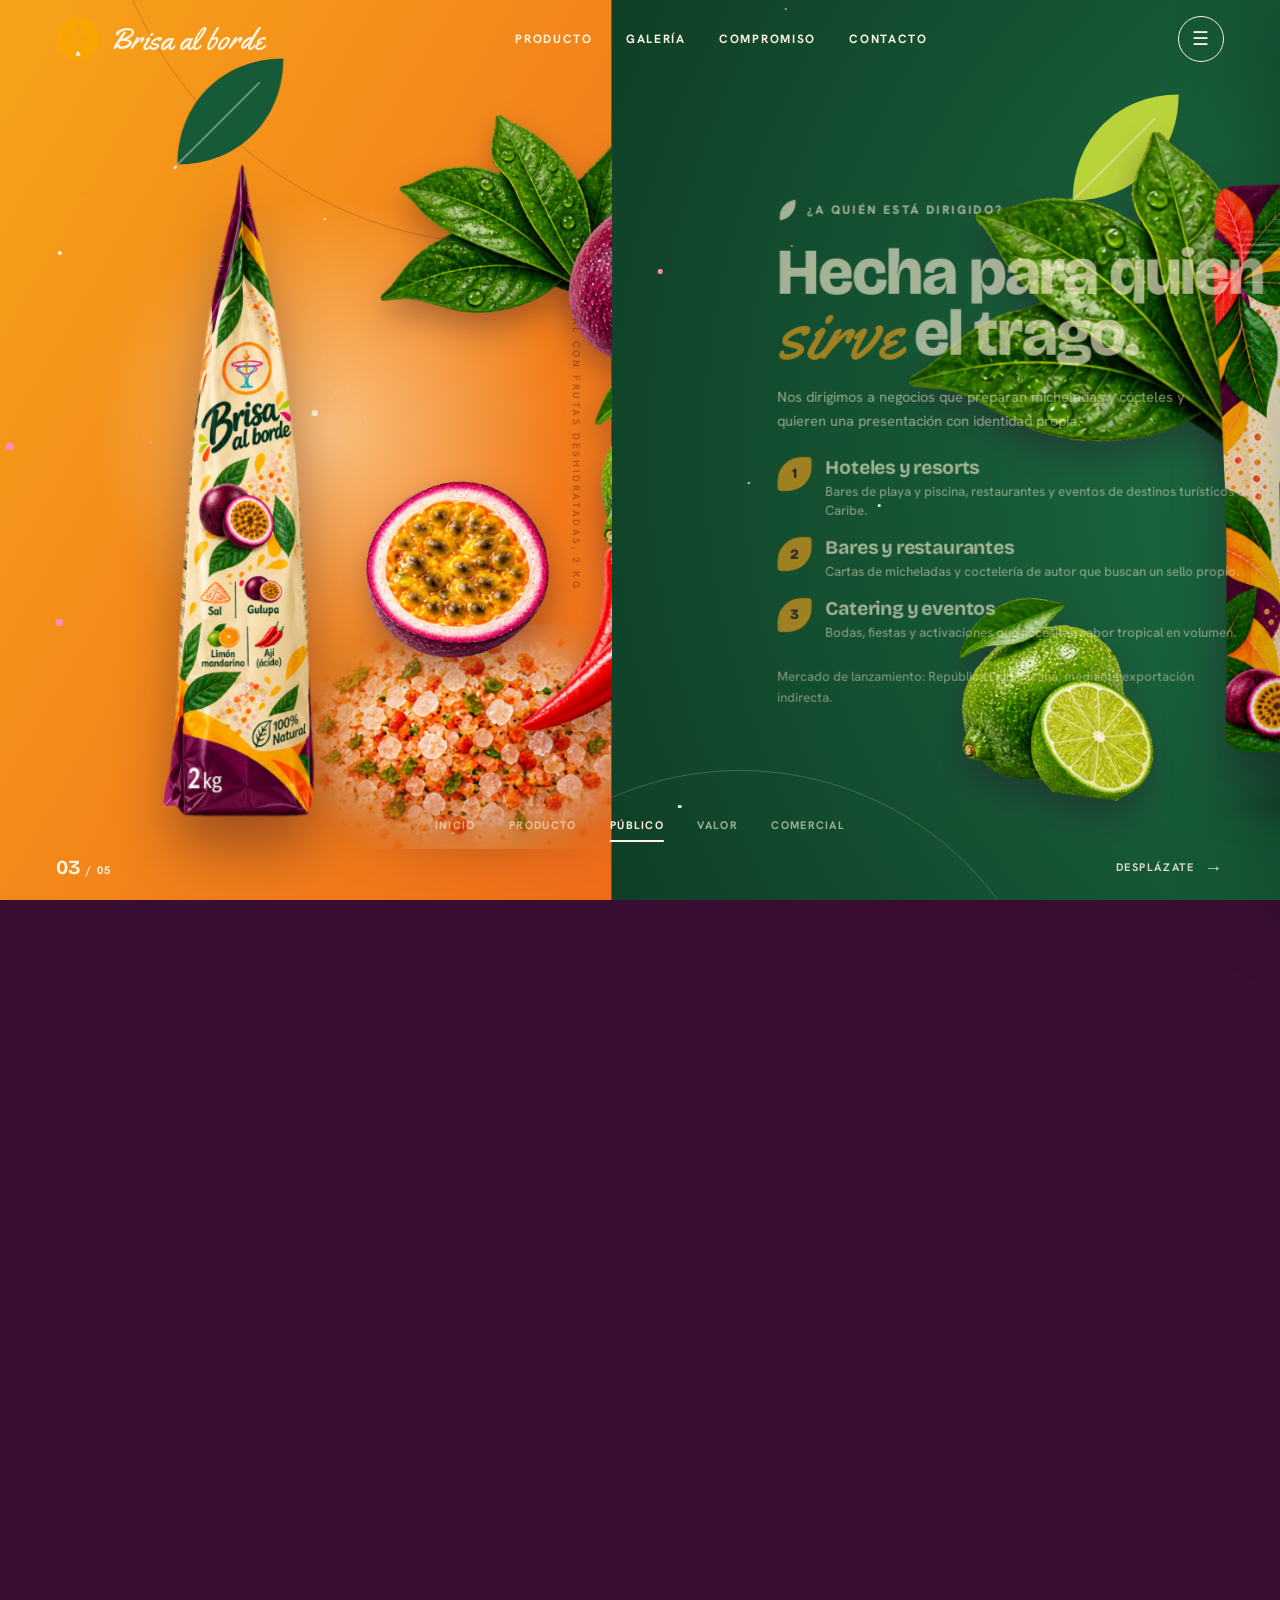
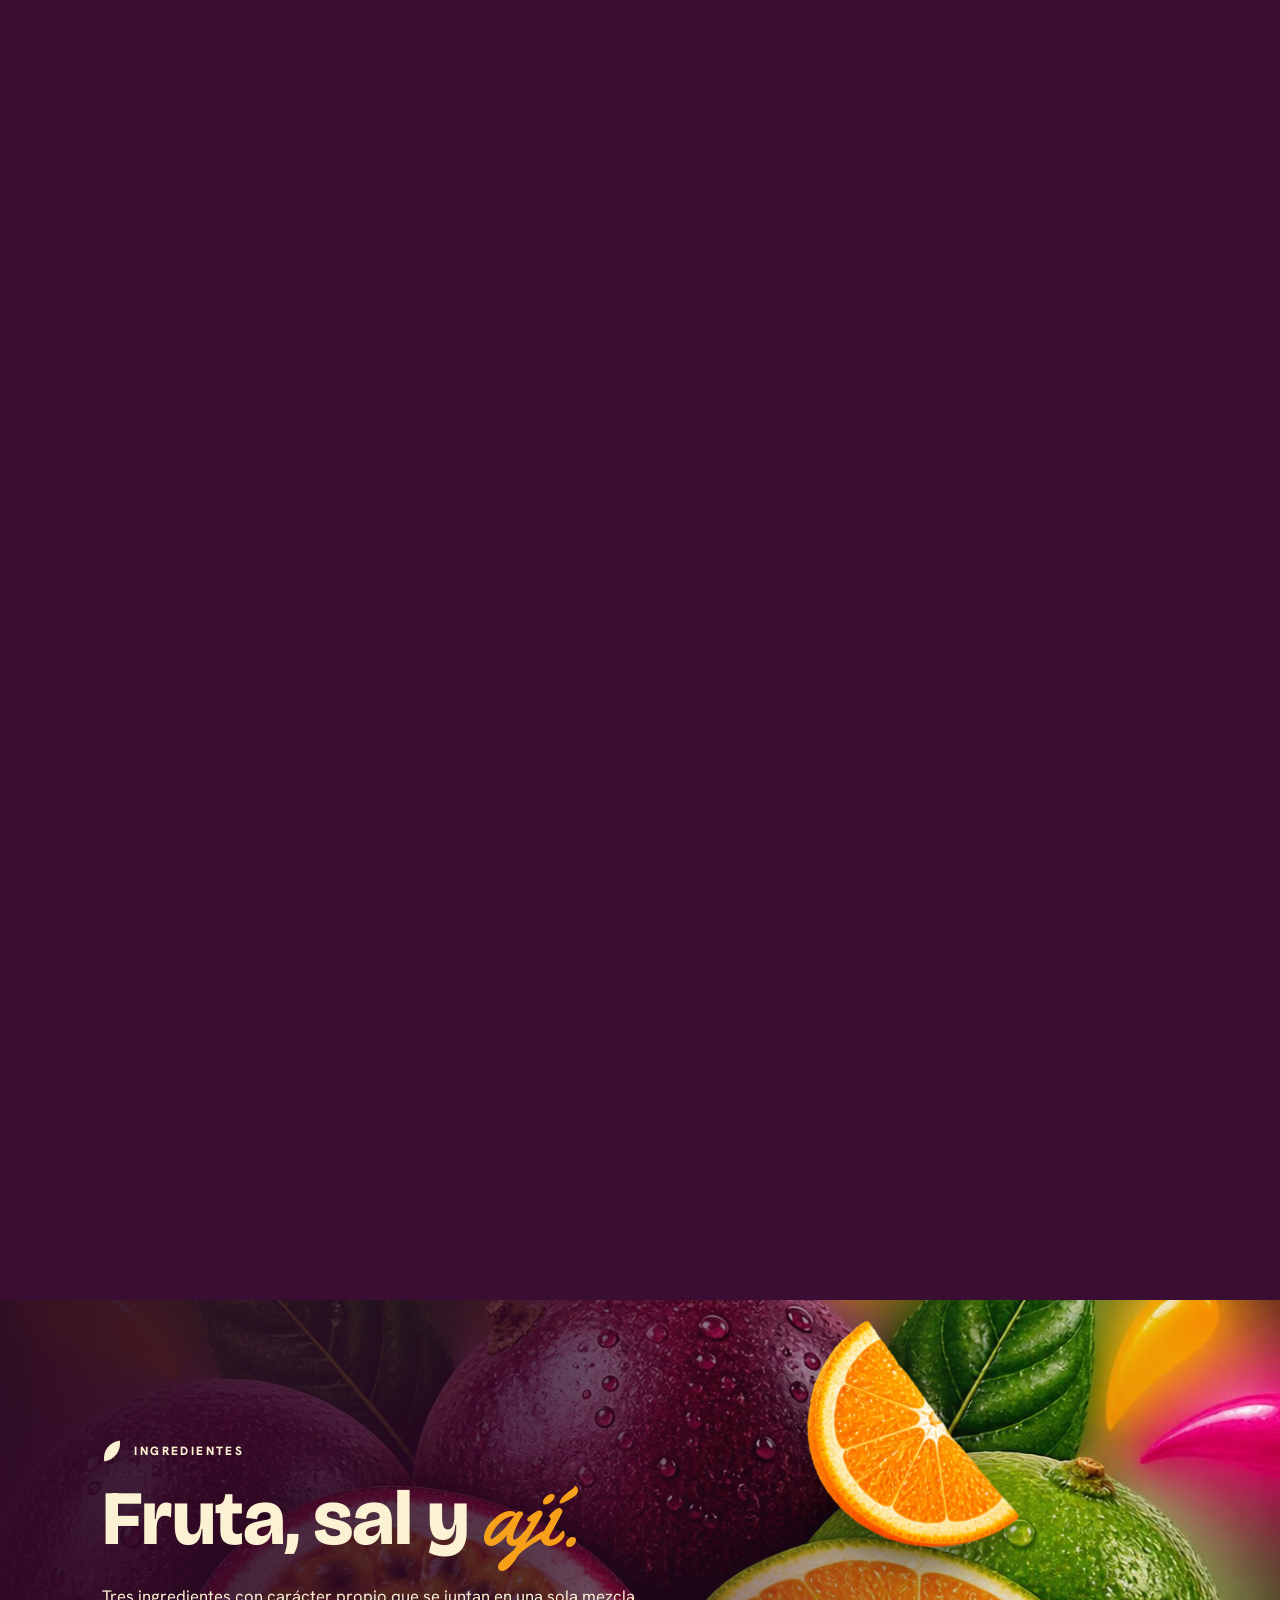
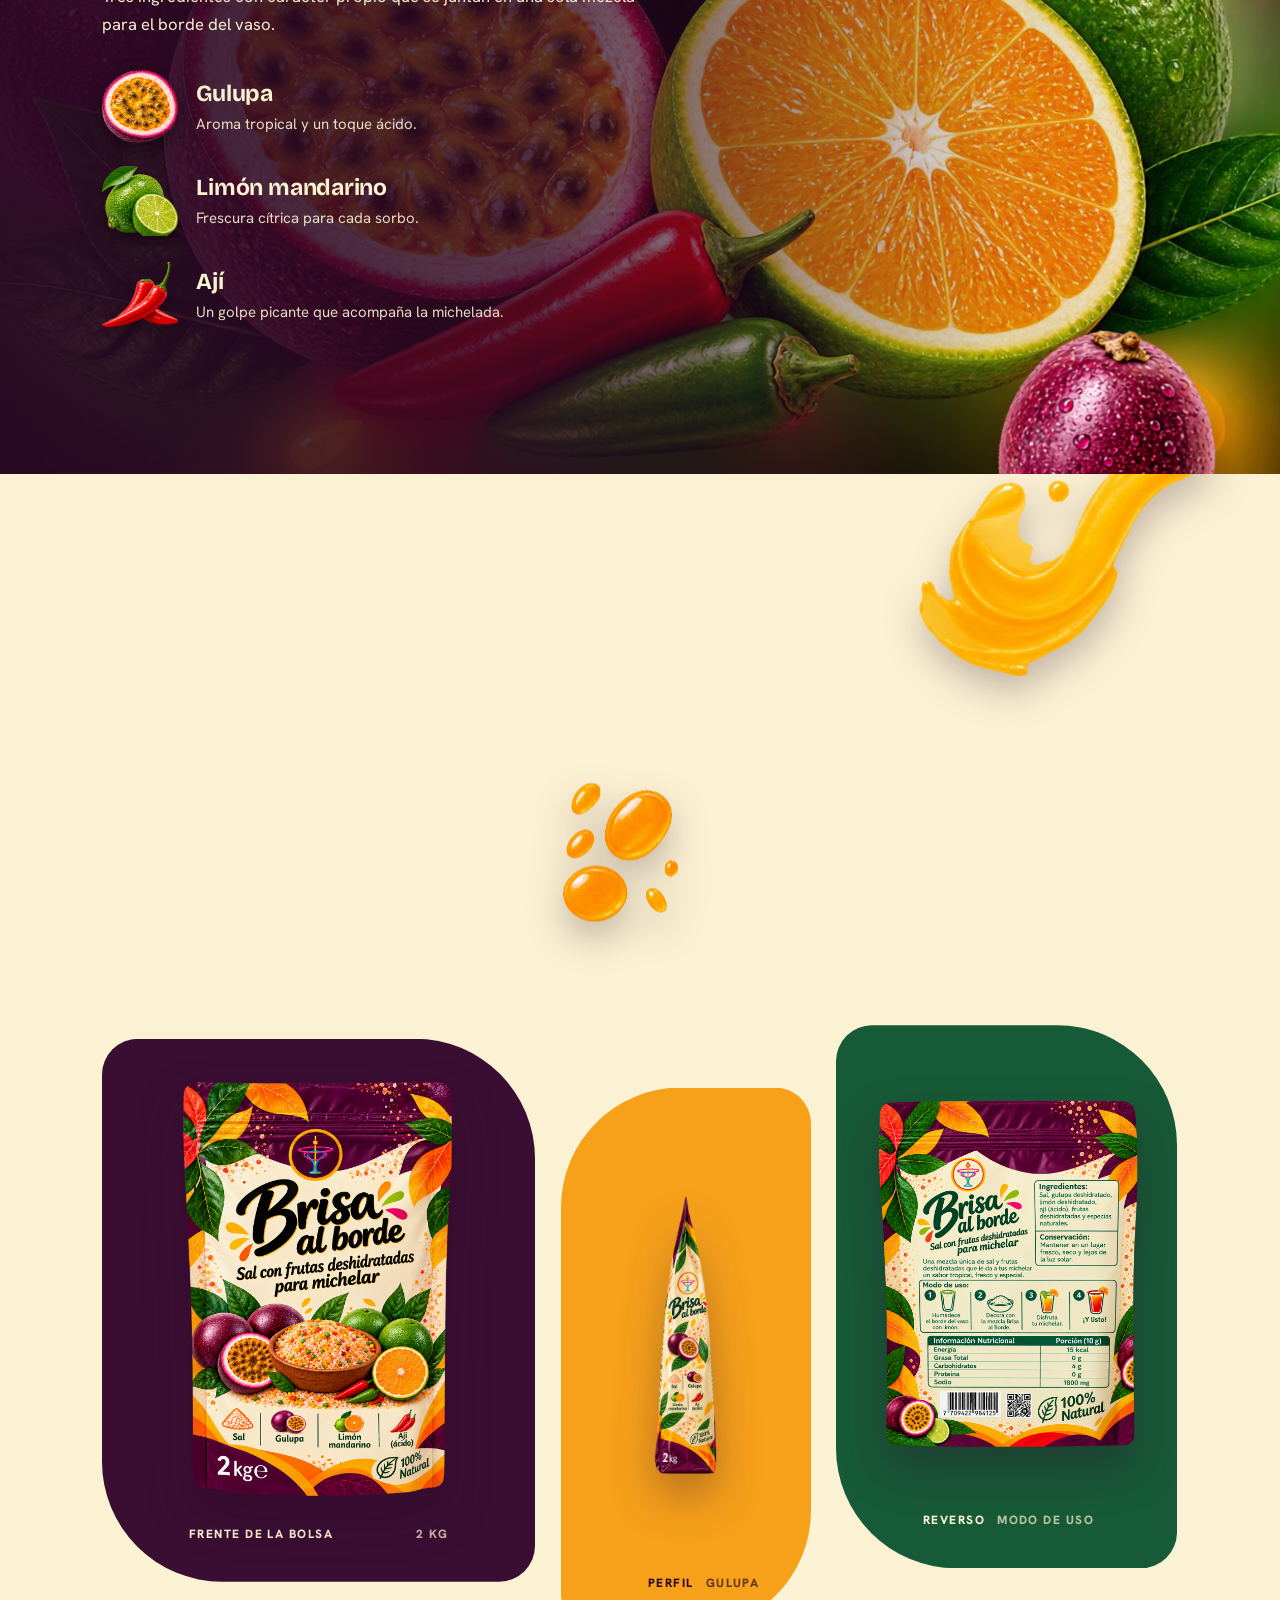
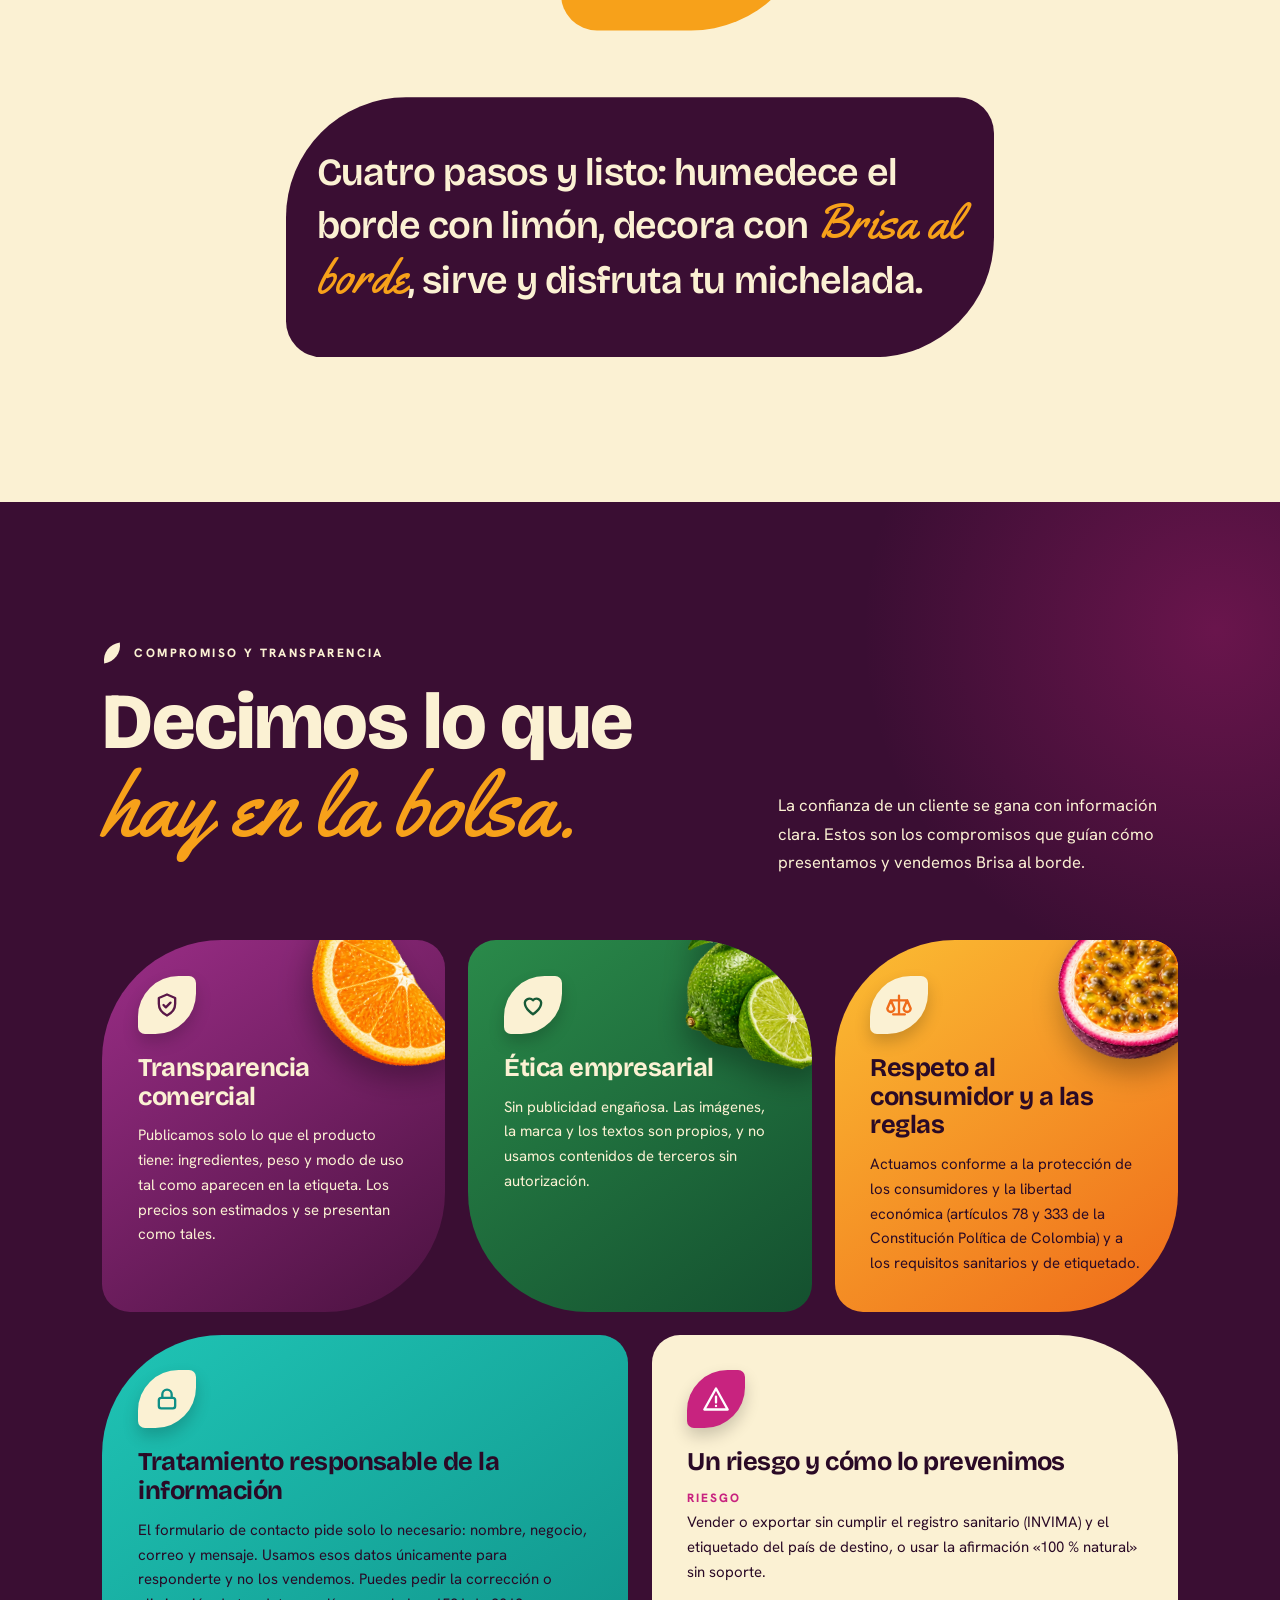
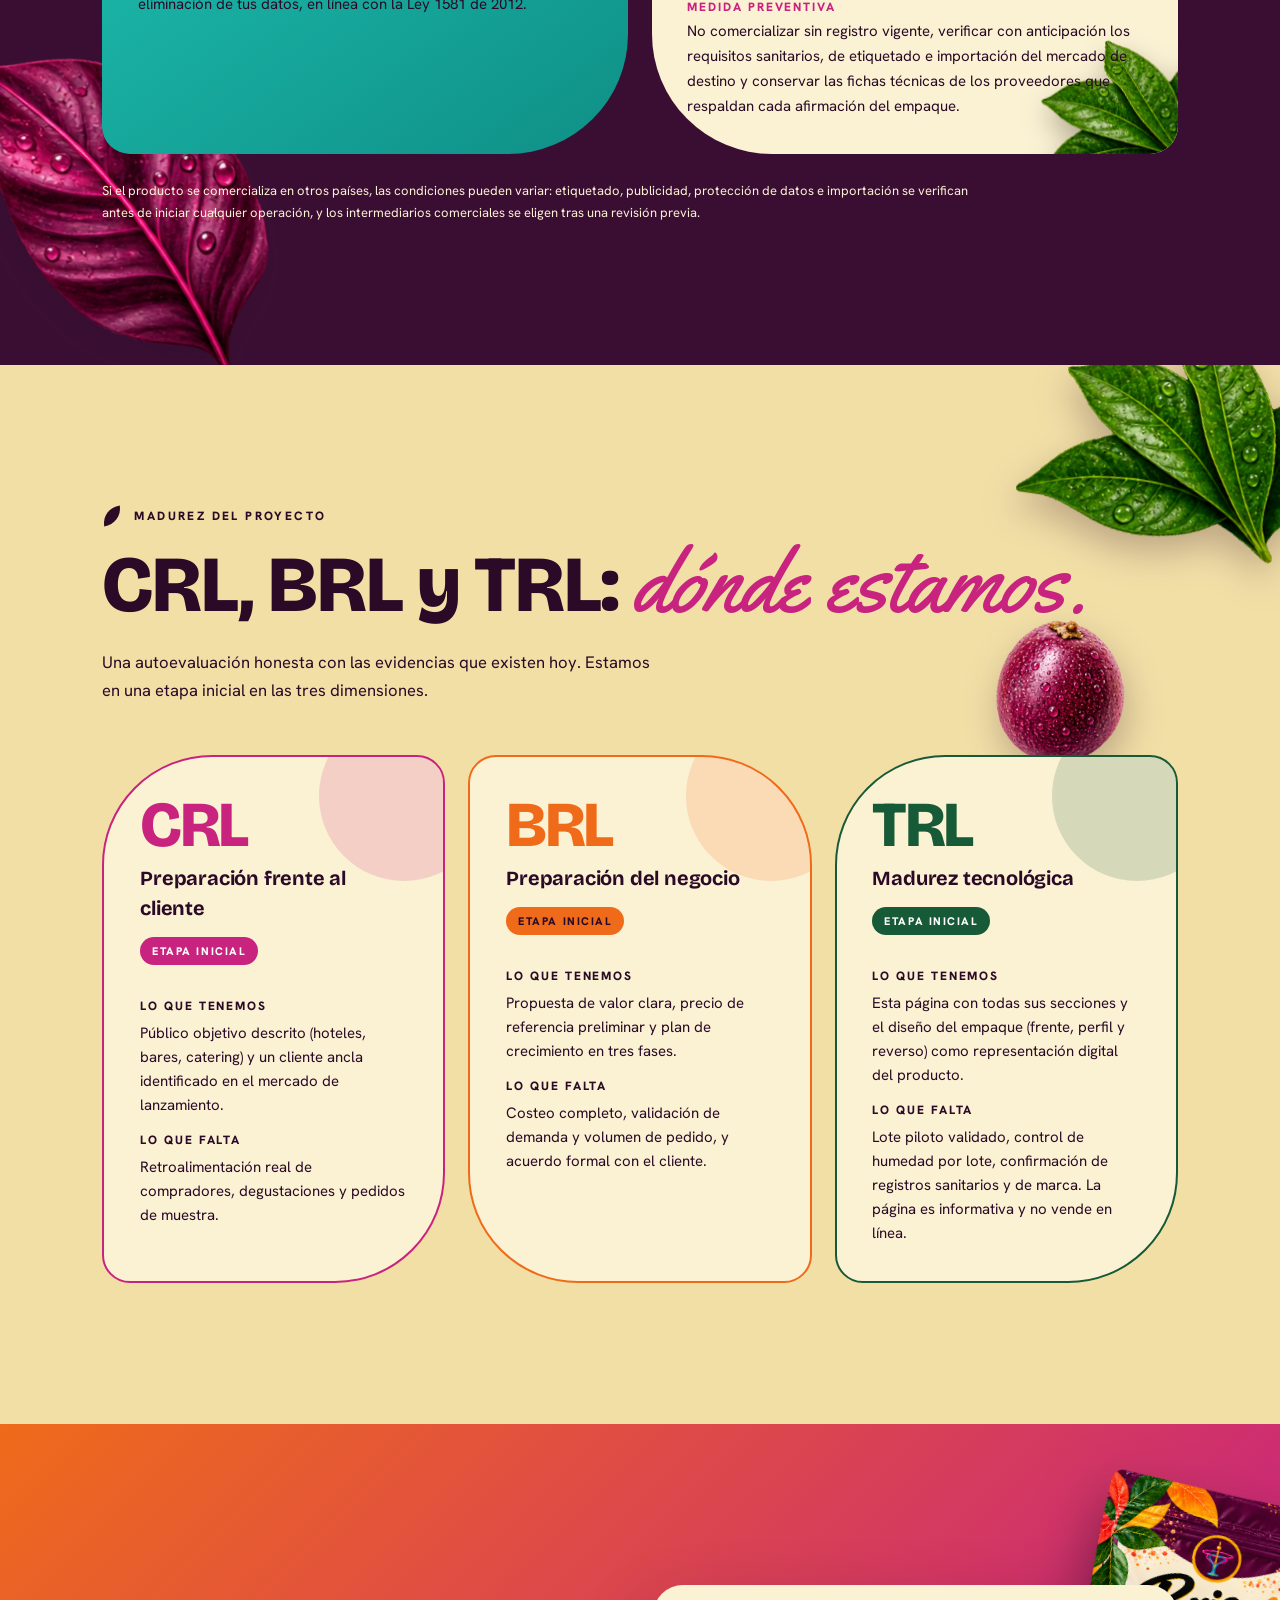
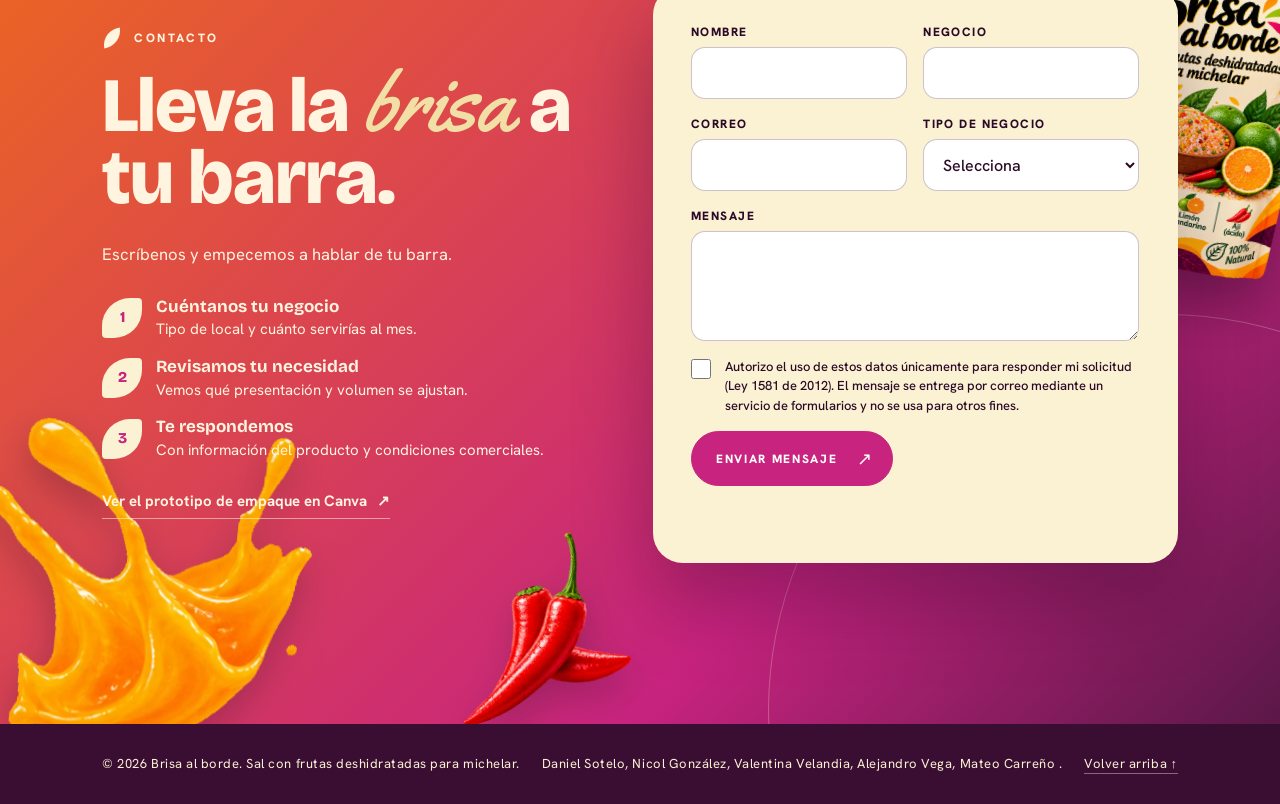
==== commit 8ba408f3: "Update index.html" ====
--- a/index.html
+++ b/index.html
@@ -401,7 +401,7 @@
     <a href="#madurez">CRL, BRL y TRL</a>
     <a href="#contacto">Contacto</a>
   </div>
-  <div class="menu-foot"><span>Brisa al borde</span><span>Sal con frutas deshidratadas para michelas</span></div>
+  <div class="menu-foot"><span>Brisa al borde</span><span>Sal con frutas deshidratadas para michelar</span></div>
 </nav>
 
 <main id="inicio">
@@ -417,7 +417,7 @@
     <div class="panel-copy">
       <div class="overline">Sal con frutas deshidratadas para michelar</div>
       <h1>Dale <span class="script" style="color:var(--orange)">brisa</span><br>al borde.</h1>
-      <p class="panel-desc">Sal marina con gulupa, limón mandarino y ají para escarchar michelas y cócteles. Sabor tropical, 100 % natural, pensada para bares, hoteles y eventos.</p>
+      <p class="panel-desc">Sal marina con gulupa, limón mandarino y ají para escarchar micheladas y cócteles. Sabor tropical, 100 % natural, pensada para bares, hoteles y eventos.</p>
       <div class="btn-row">
         <button class="pill-link solid" data-go="1">Conoce el producto <b>↗</b></button>
         <a class="pill-link" href="#contacto">Hablemos <b>↗</b></a>
@@ -432,7 +432,7 @@
       <div class="d fx " style="--k:1;left:-8%;bottom:2%;width:40%;rotate:-22deg" data-depth="0.26"><img class="float-a" src="img/aji.png" alt="" loading="lazy"></div>
       <div class="d fx " style="--k:0.9;right:-2%;bottom:-2%;width:32%;rotate:-6deg" data-depth="0.2"><img class="float-b" src="img/limon.png" alt="" loading="lazy"></div>
       <div class="d floor" style="--k:.6;left:24%;bottom:-2%;width:64%;height:7%" data-depth=".08"></div>
-      <div class="d top" style="--k:1.3;left:21%;top:0;height:96%;aspect-ratio:1008/1561" data-depth="0.08"><img class="art-shadow float-a" src="Diseño de bolsa tropical Brisa al Borde.png" alt="Frente de la bolsa de 2 kg de Brisa al borde, sal con frutas deshidratadas para michelas" fetchpriority="high" style="inset:0;width:100%;height:100%"></div>
+      <div class="d top" style="--k:1.3;left:21%;top:0;height:96%;aspect-ratio:1008/1561" data-depth="0.08"><img class="art-shadow float-a" src="Diseño de bolsa tropical Brisa al Borde.png" alt="Frente de la bolsa de 2 kg de Brisa al borde, sal con frutas deshidratadas para michelar" fetchpriority="high" style="inset:0;width:100%;height:100%"></div>
       <div class="d fx top" style="--k:1.6;left:10%;top:-4%;width:12%" data-depth="0.42"><img class="float-b" src="img/gotas.png" alt="" loading="lazy"></div>
     </div>
     <div class="panel-side" aria-hidden="true">Gulupa, limón mandarino y ají</div>
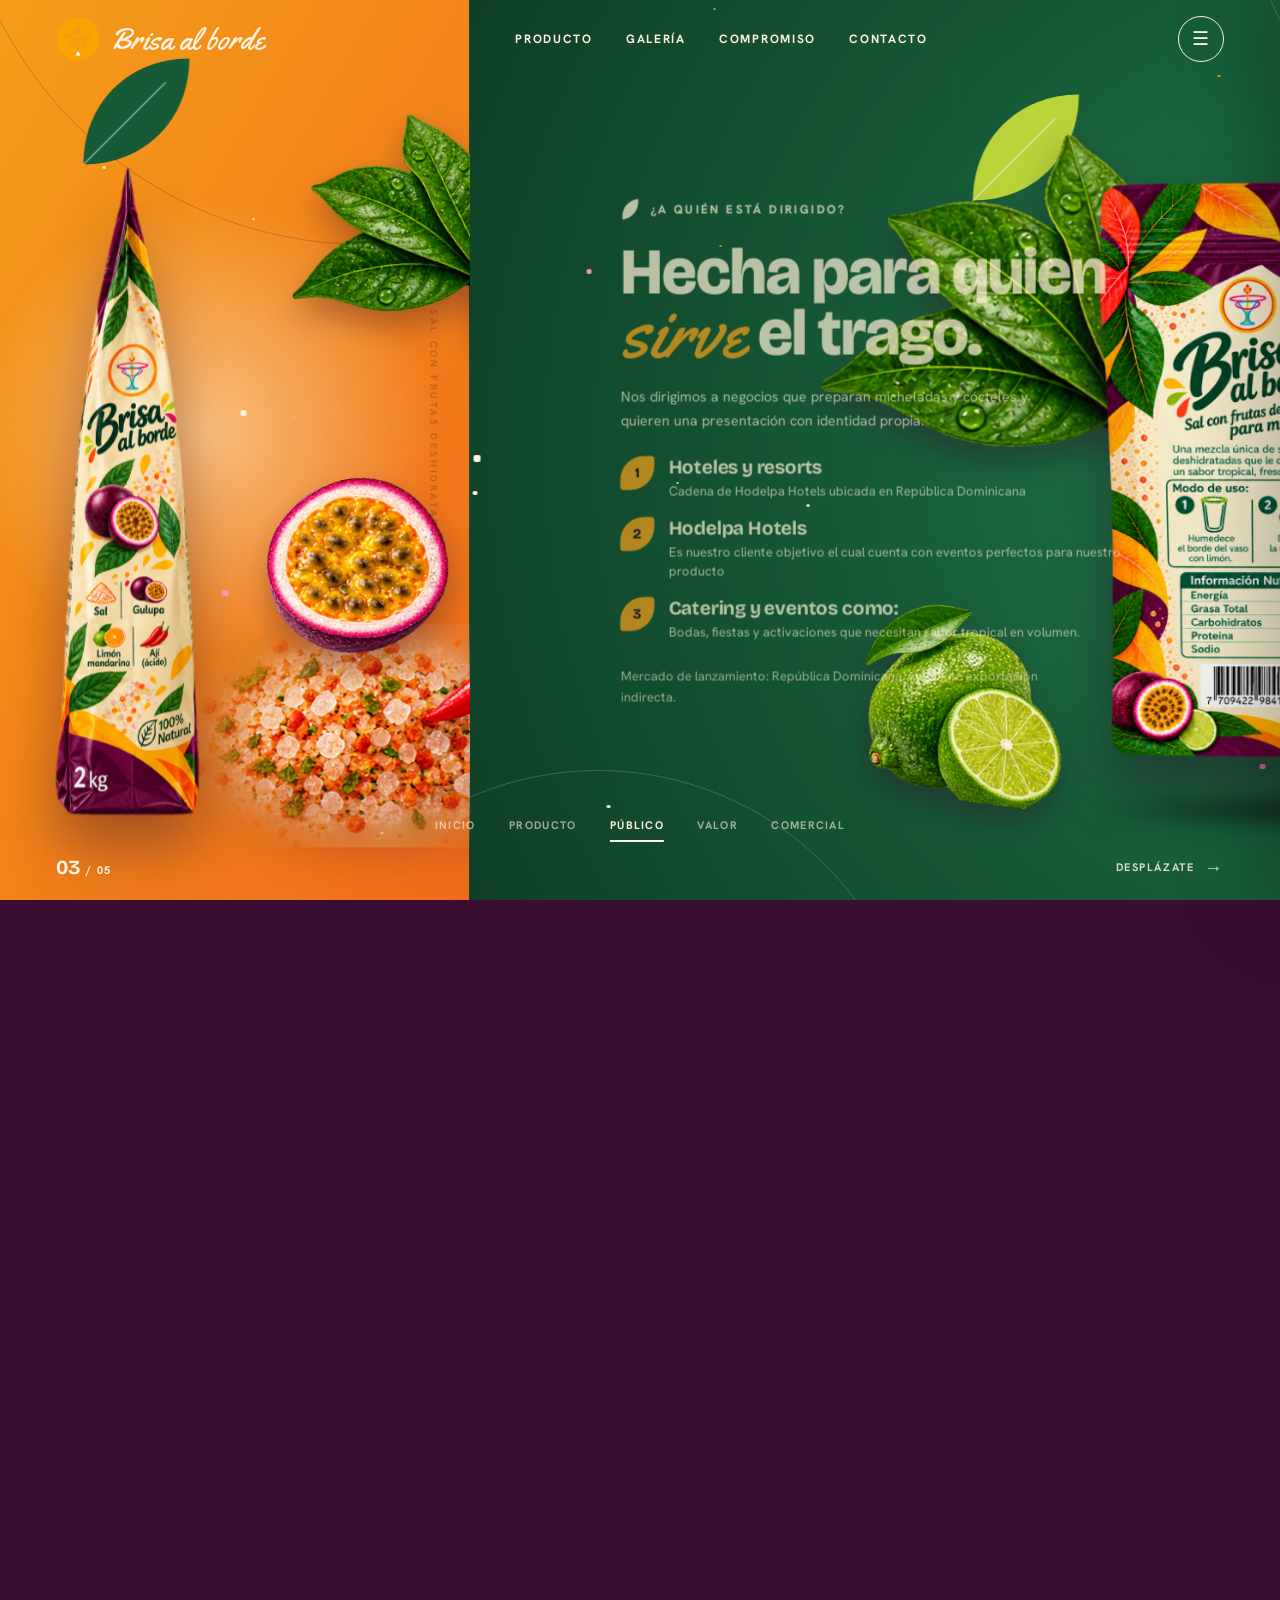
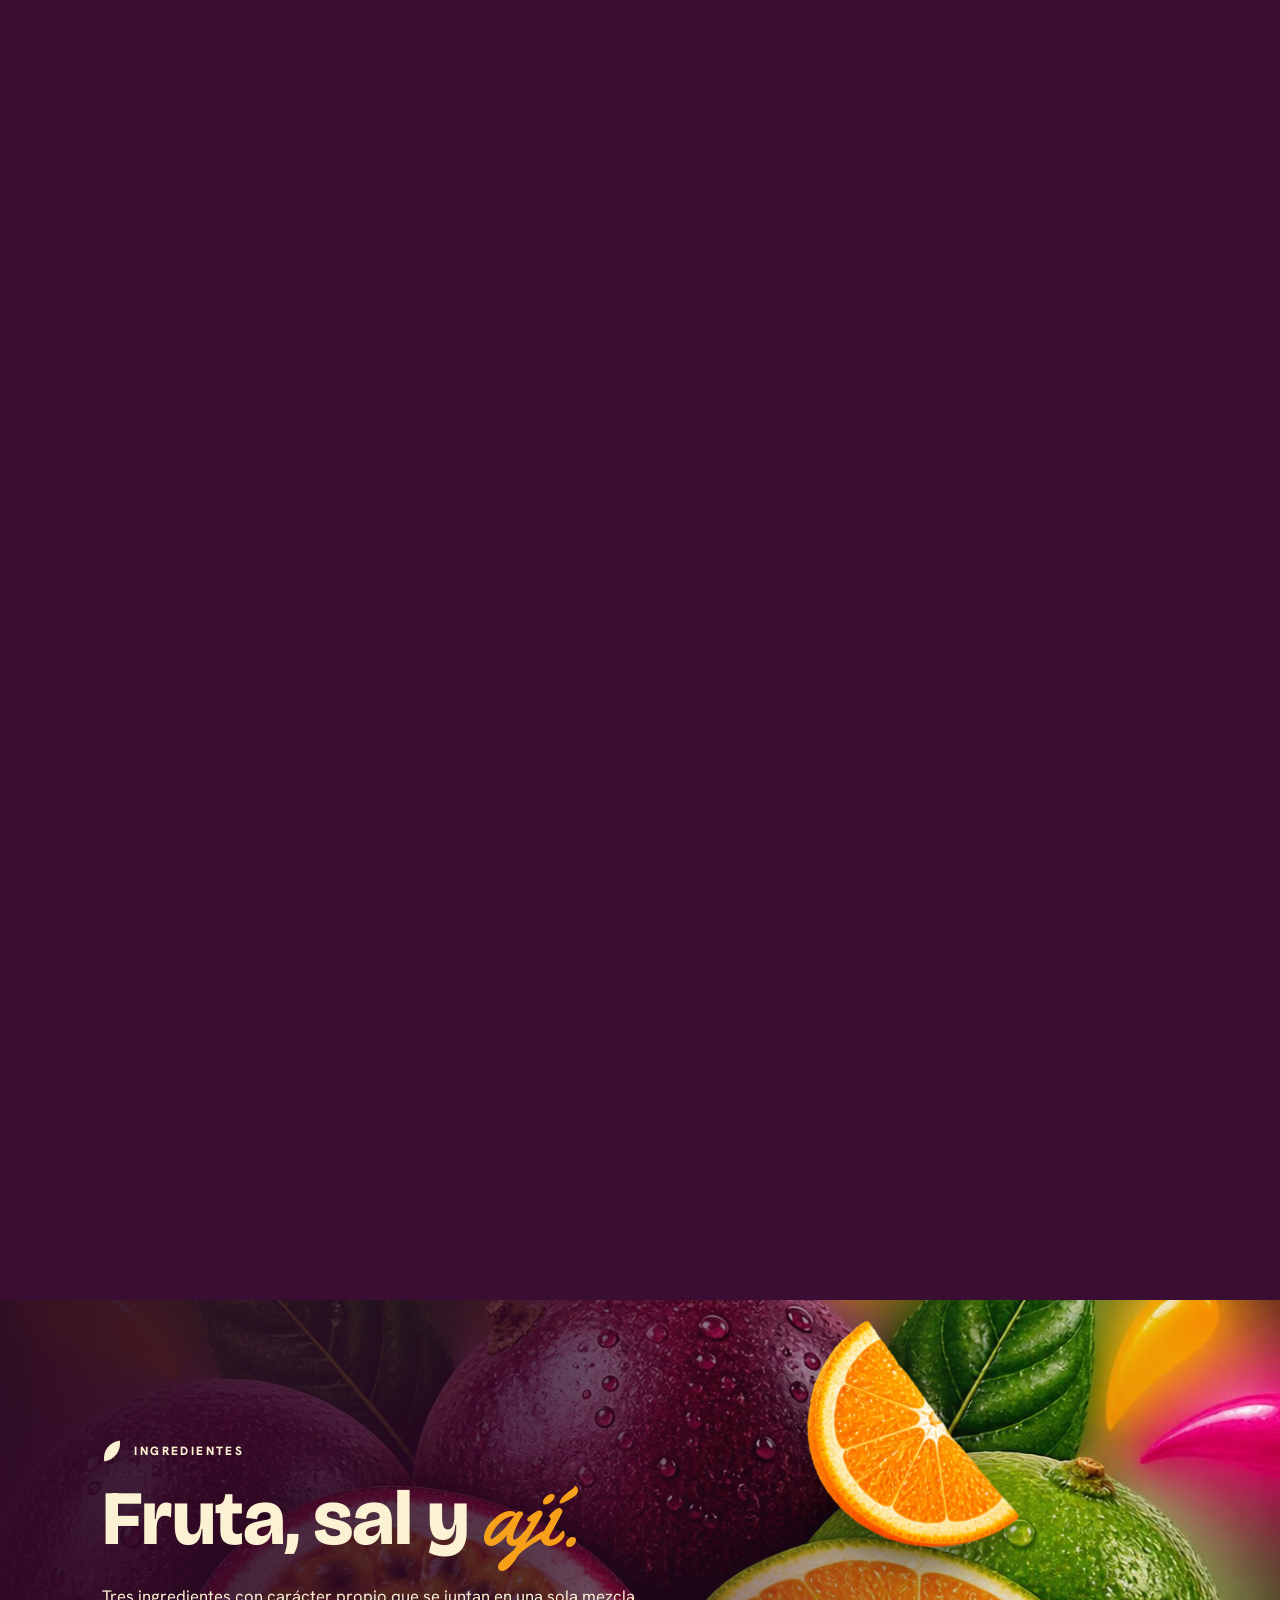
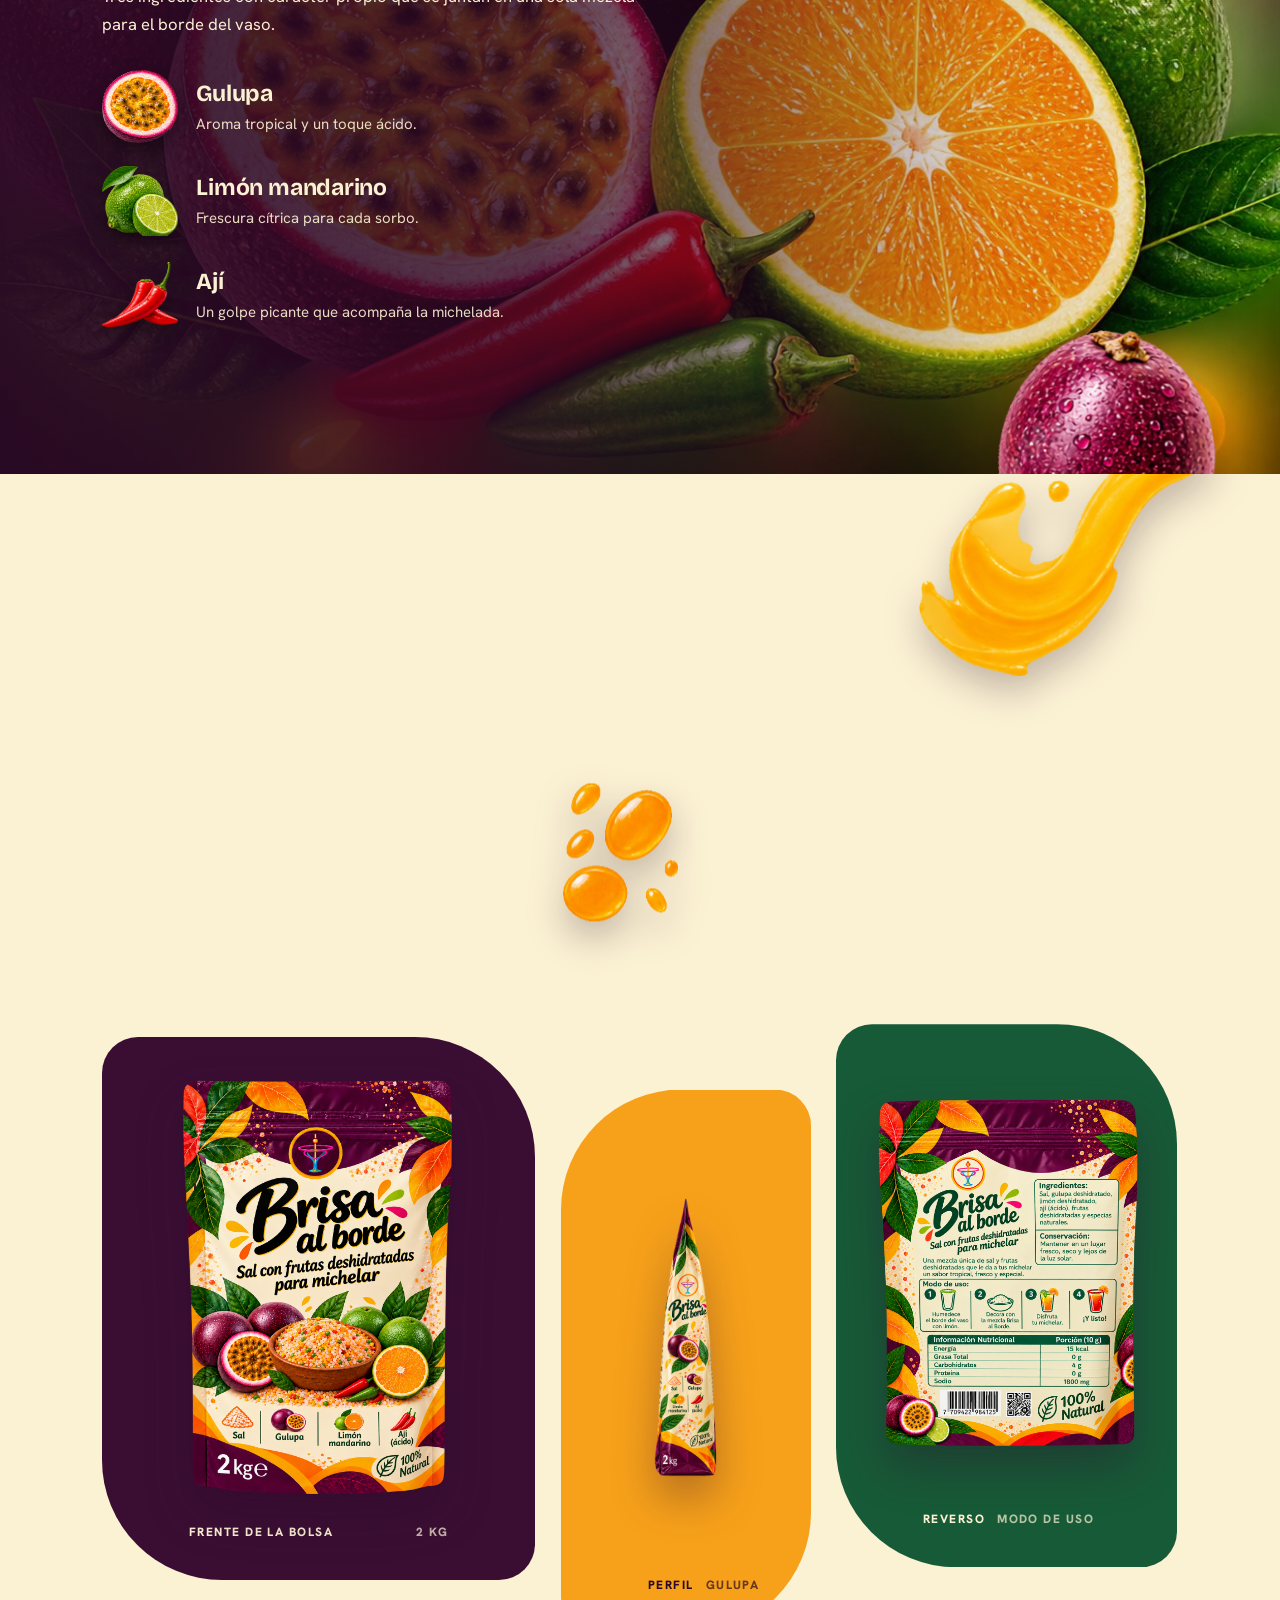
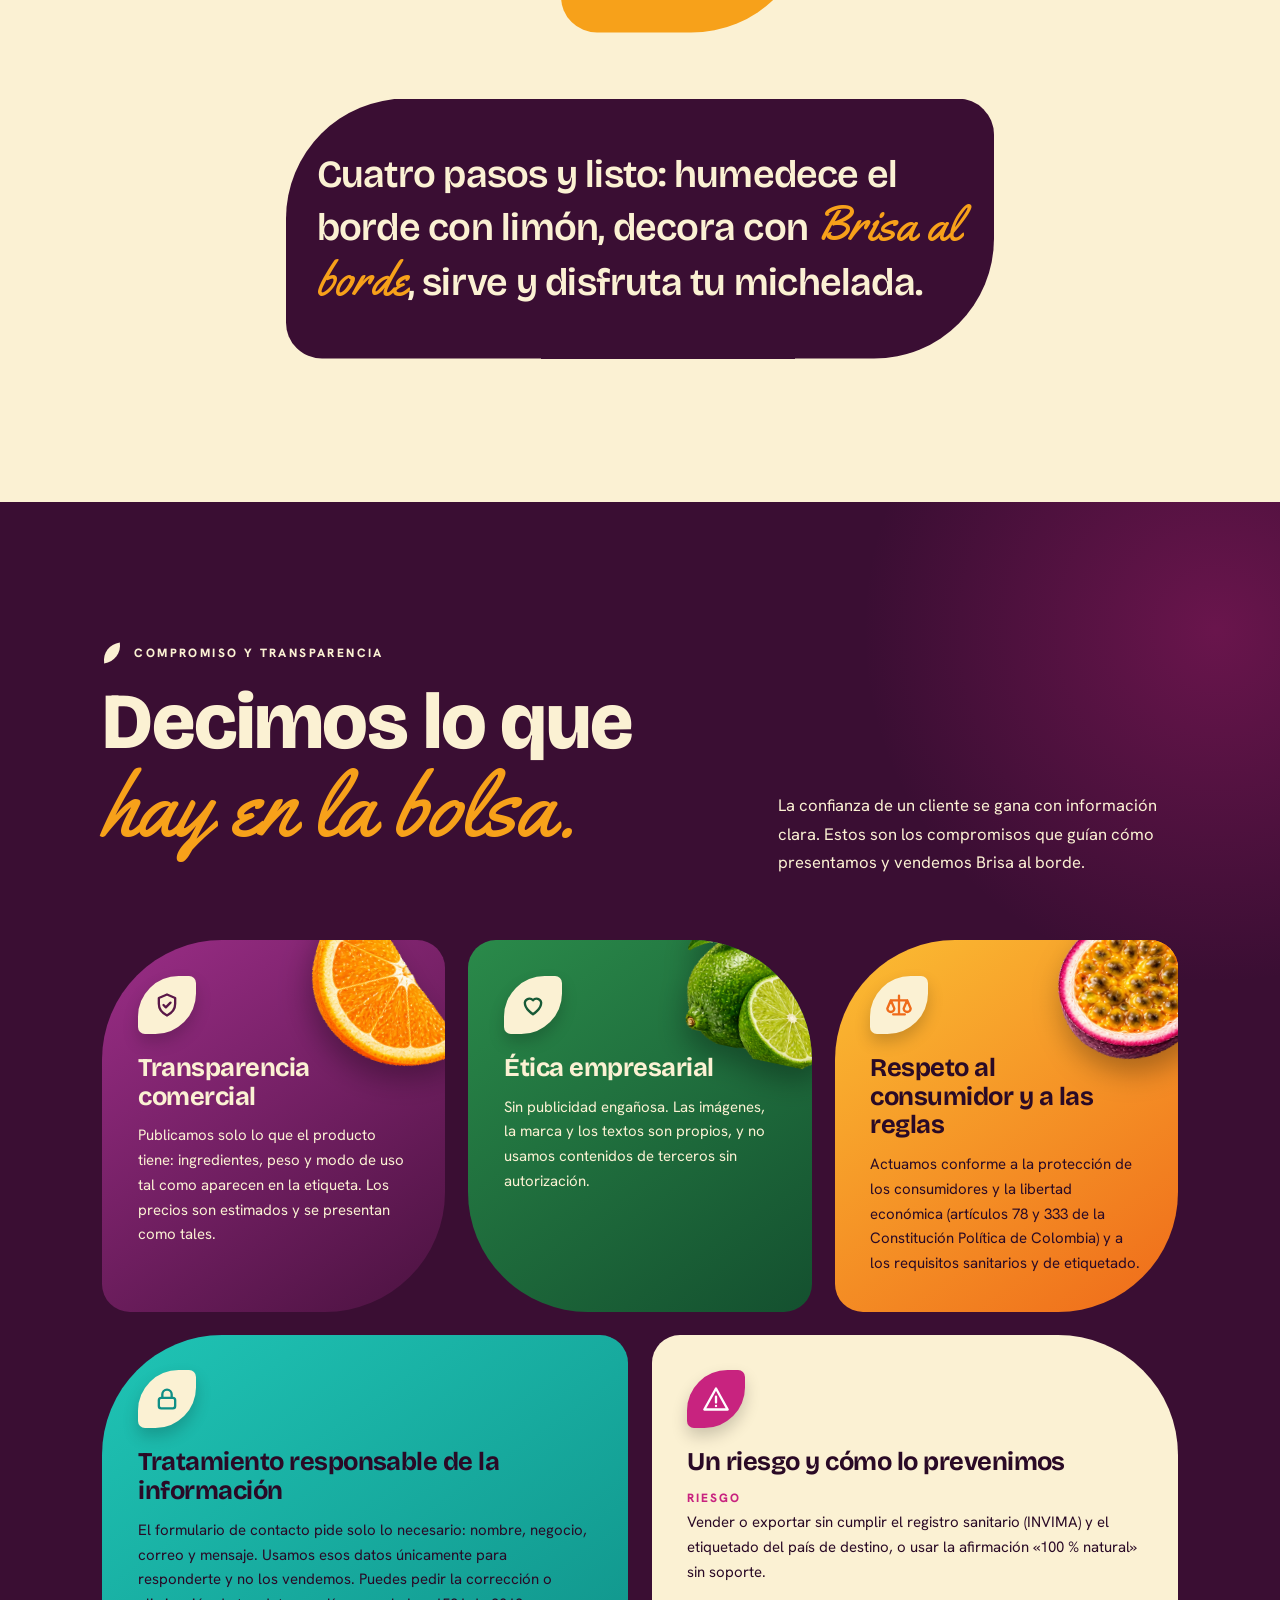
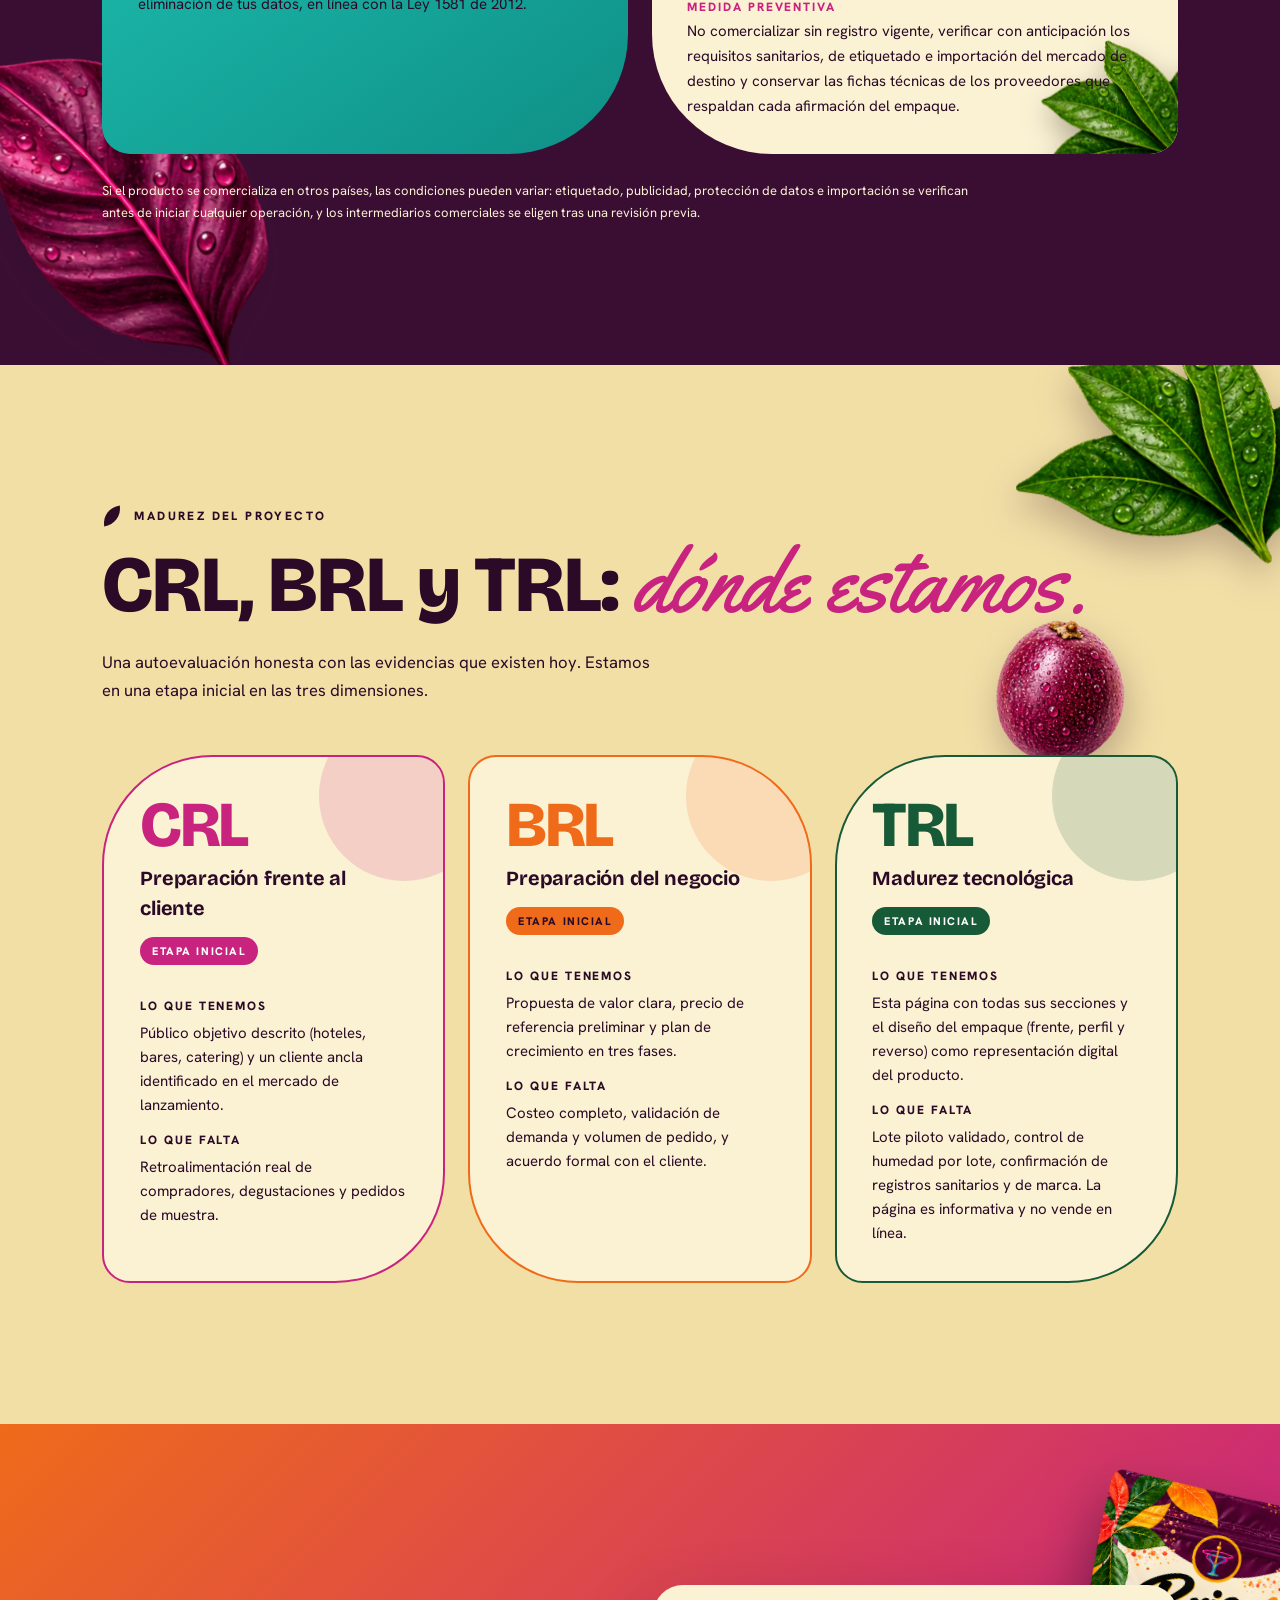
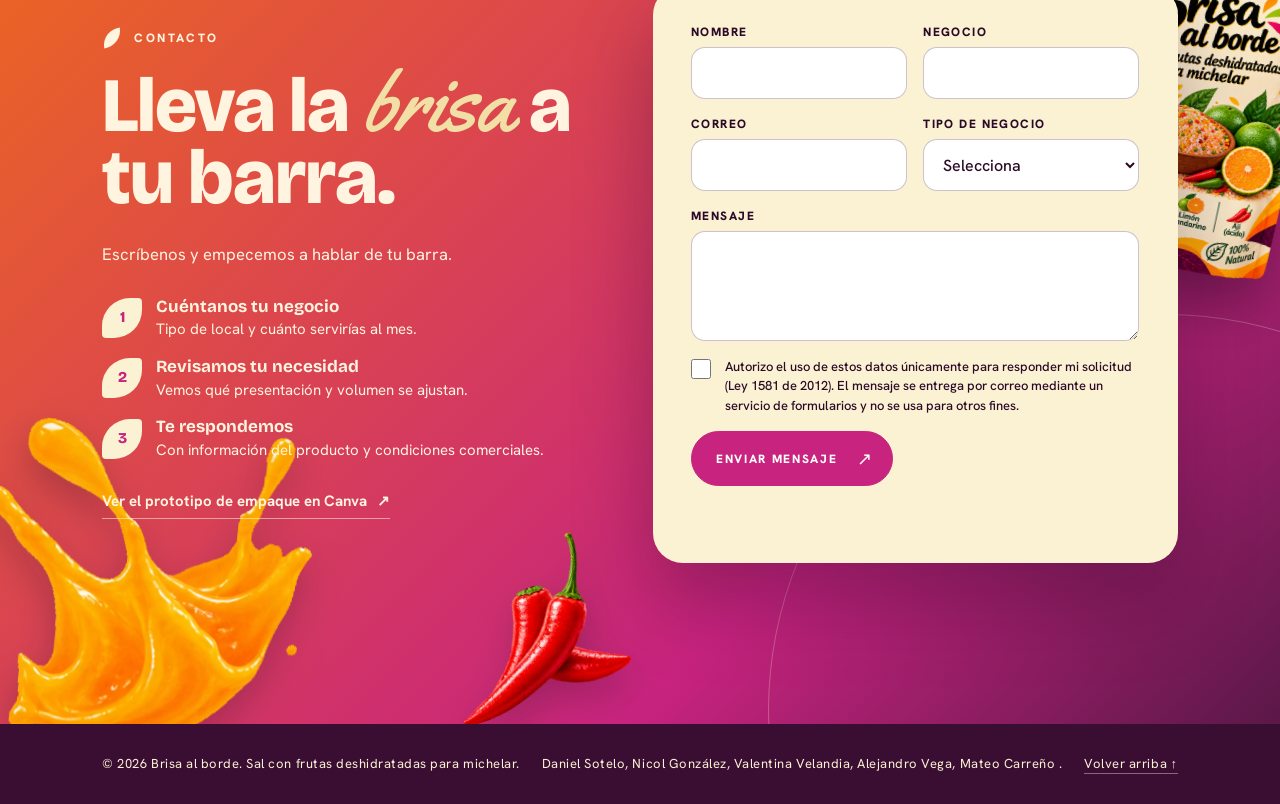
==== commit 59f88f11: "Update index.html" ====
--- a/index.html
+++ b/index.html
@@ -481,9 +481,9 @@
       <h2>Hecha para quien <span class="script" style="color:var(--orange)">sirve</span> el trago.</h2>
       <p class="panel-desc hide-m">Nos dirigimos a negocios que preparan micheladas y cócteles y quieren una presentación con identidad propia.</p>
       <ul class="pl">
-        <li><i>1</i><div><strong>Hoteles y resorts</strong><p>Bares de playa y piscina, restaurantes y eventos de destinos turísticos del Caribe.</p></div></li>
-        <li><i>2</i><div><strong>Bares y restaurantes</strong><p>Cartas de micheladas y coctelería de autor que buscan un sello propio.</p></div></li>
-        <li><i>3</i><div><strong>Catering y eventos</strong><p>Bodas, fiestas y activaciones que necesitan sabor tropical en volumen.</p></div></li>
+        <li><i>1</i><div><strong>Hoteles y resorts</strong><p>Cadena de Hodelpa Hotels ubicada en República Dominicana</p></div></li>
+        <li><i>2</i><div><strong>Hodelpa Hotels</strong><p>Es nuestro cliente objetivo el cual cuenta con eventos perfectos para nuestro producto </p></div></li>
+        <li><i>3</i><div><strong>Catering y eventos como:</strong><p>Bodas, fiestas y activaciones que necesitan sabor tropical en volumen.</p></div></li>
       </ul>
       <p class="panel-desc hide-m" style="font-size:13px;opacity:.8;margin:0">Mercado de lanzamiento: República Dominicana, mediante exportación indirecta.</p>
     </div>
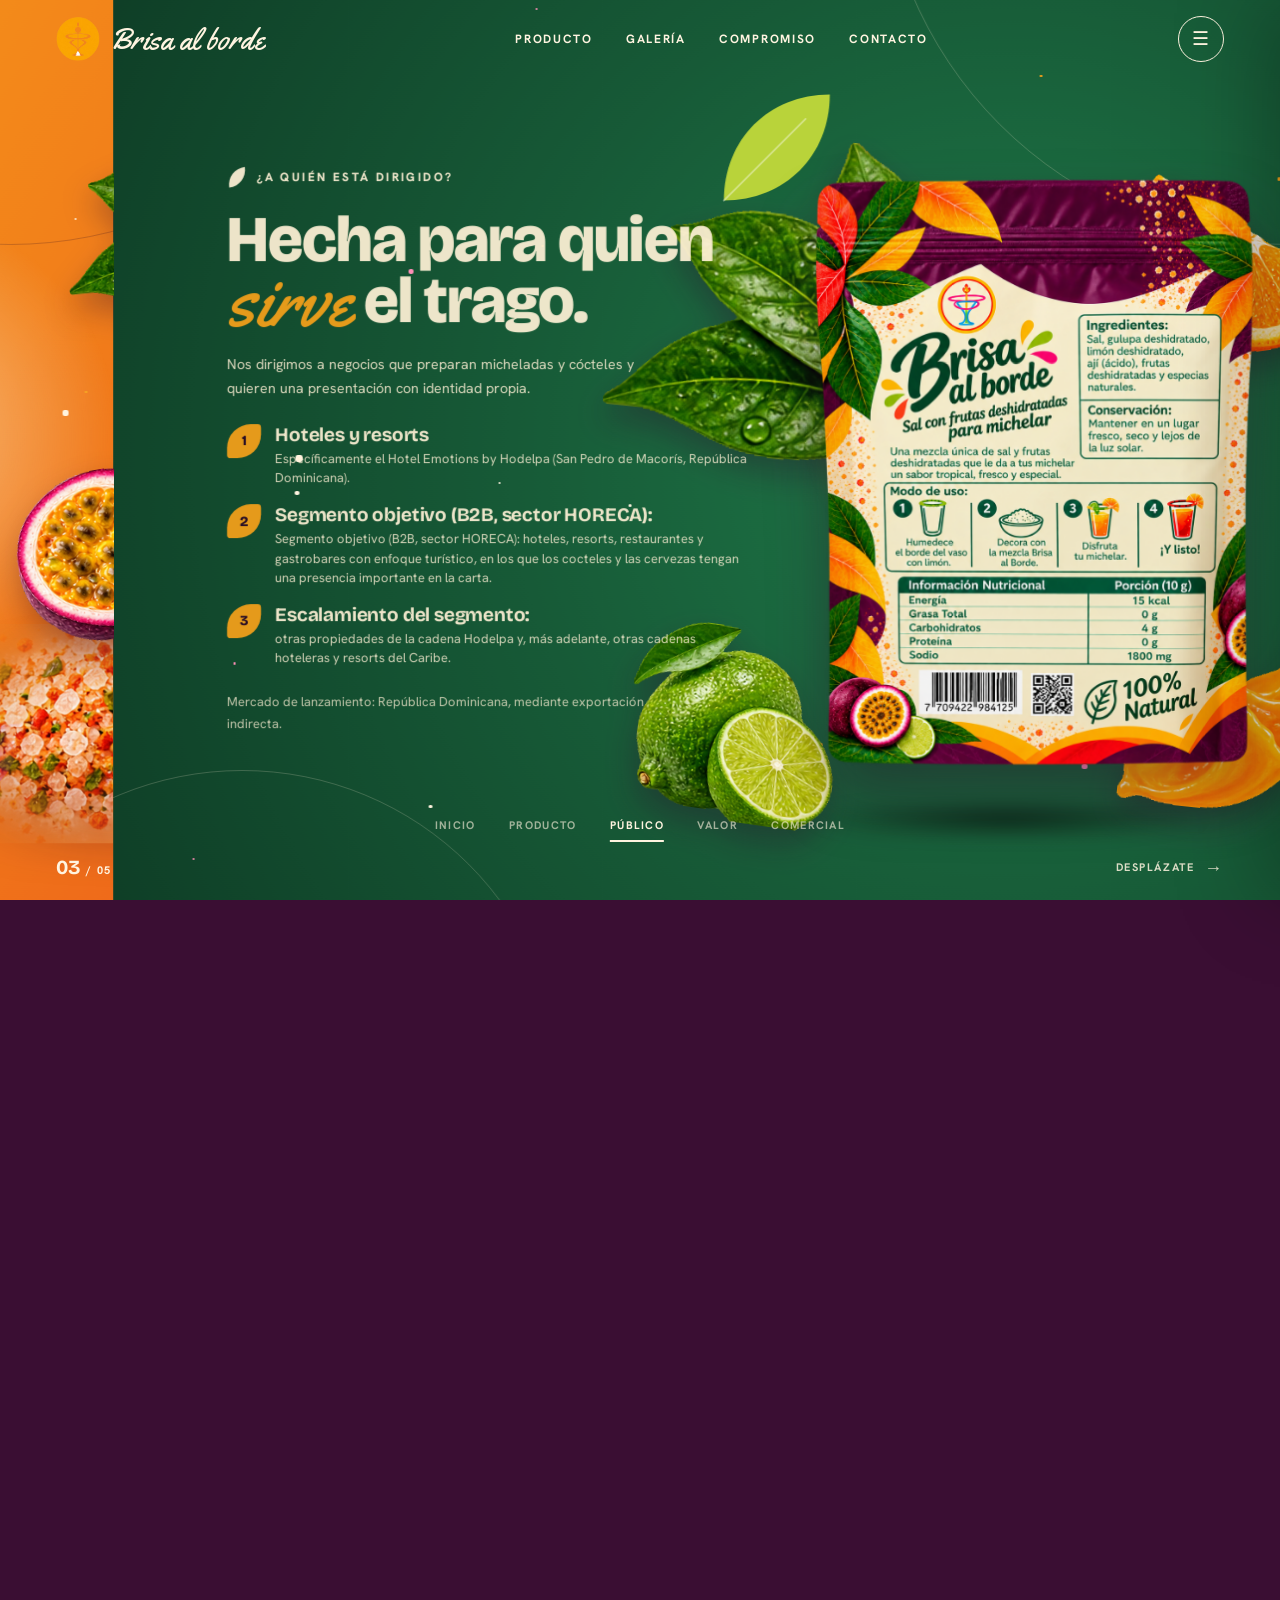
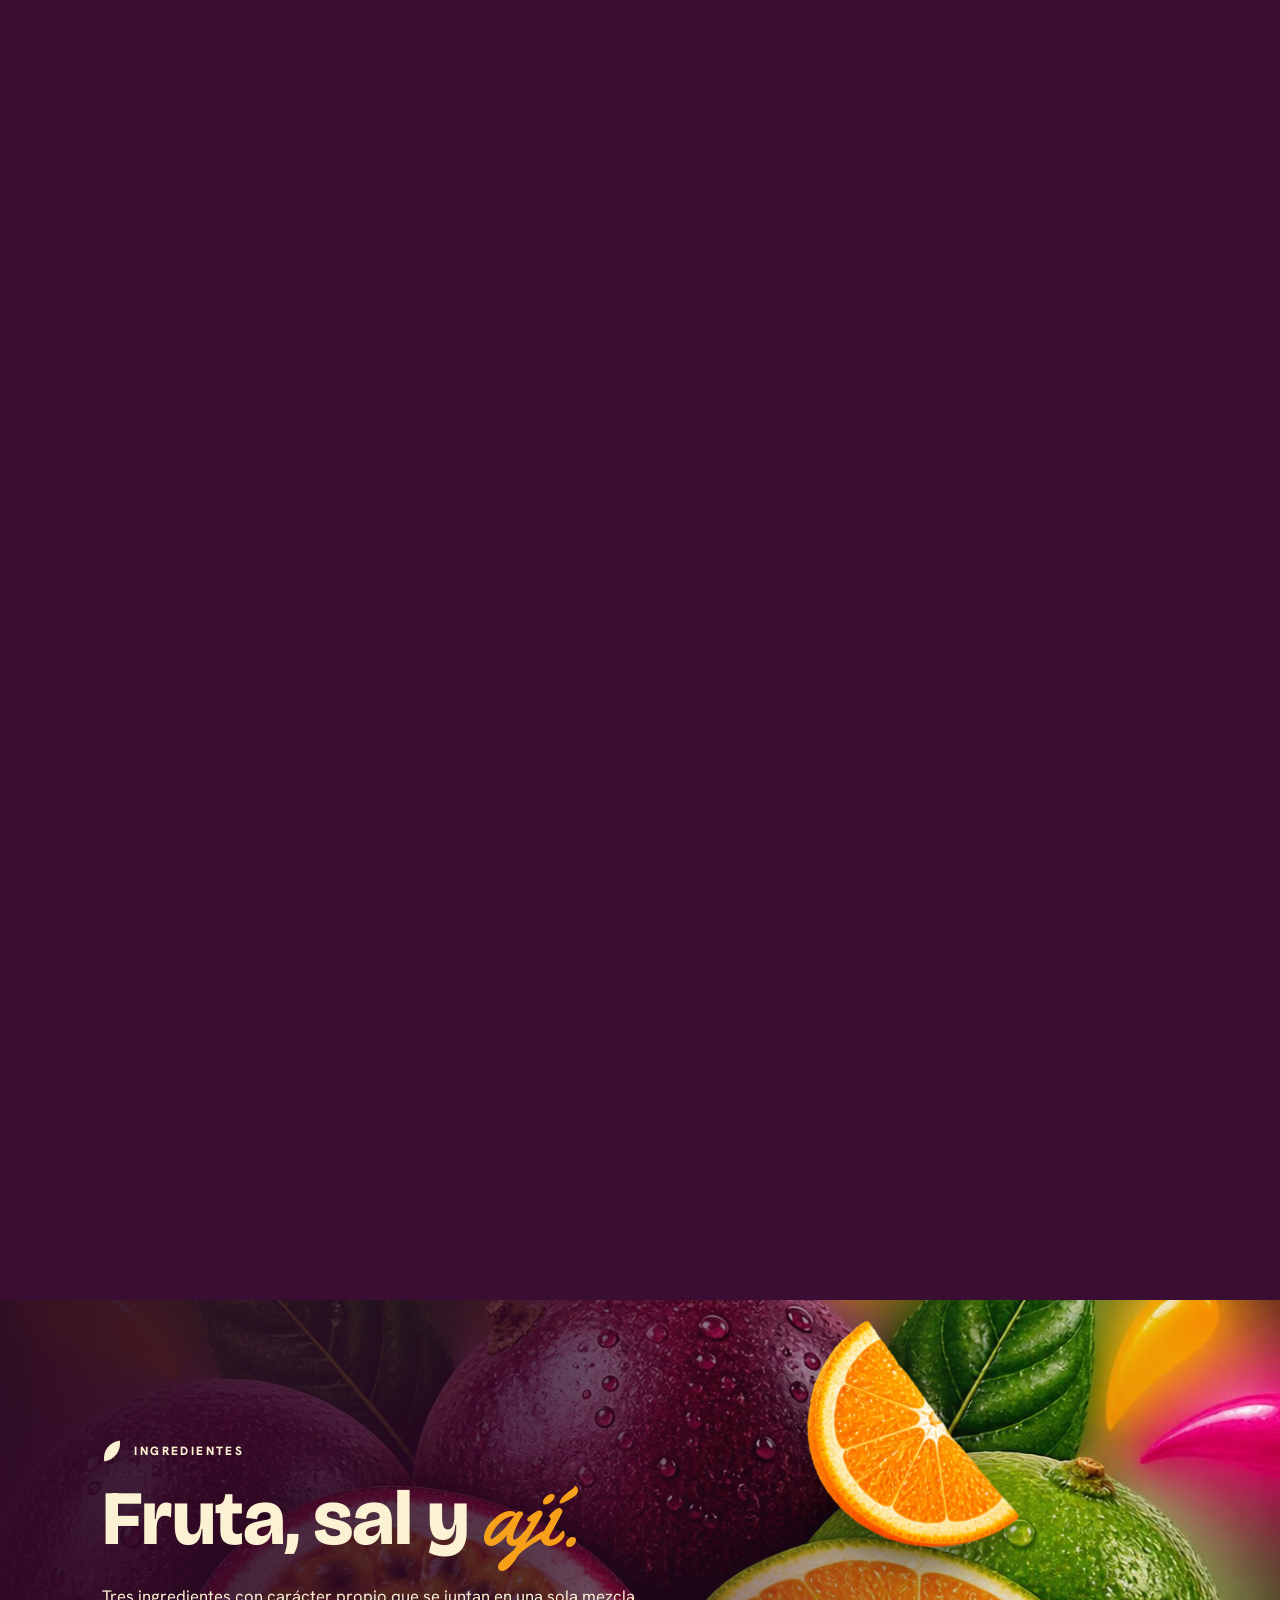
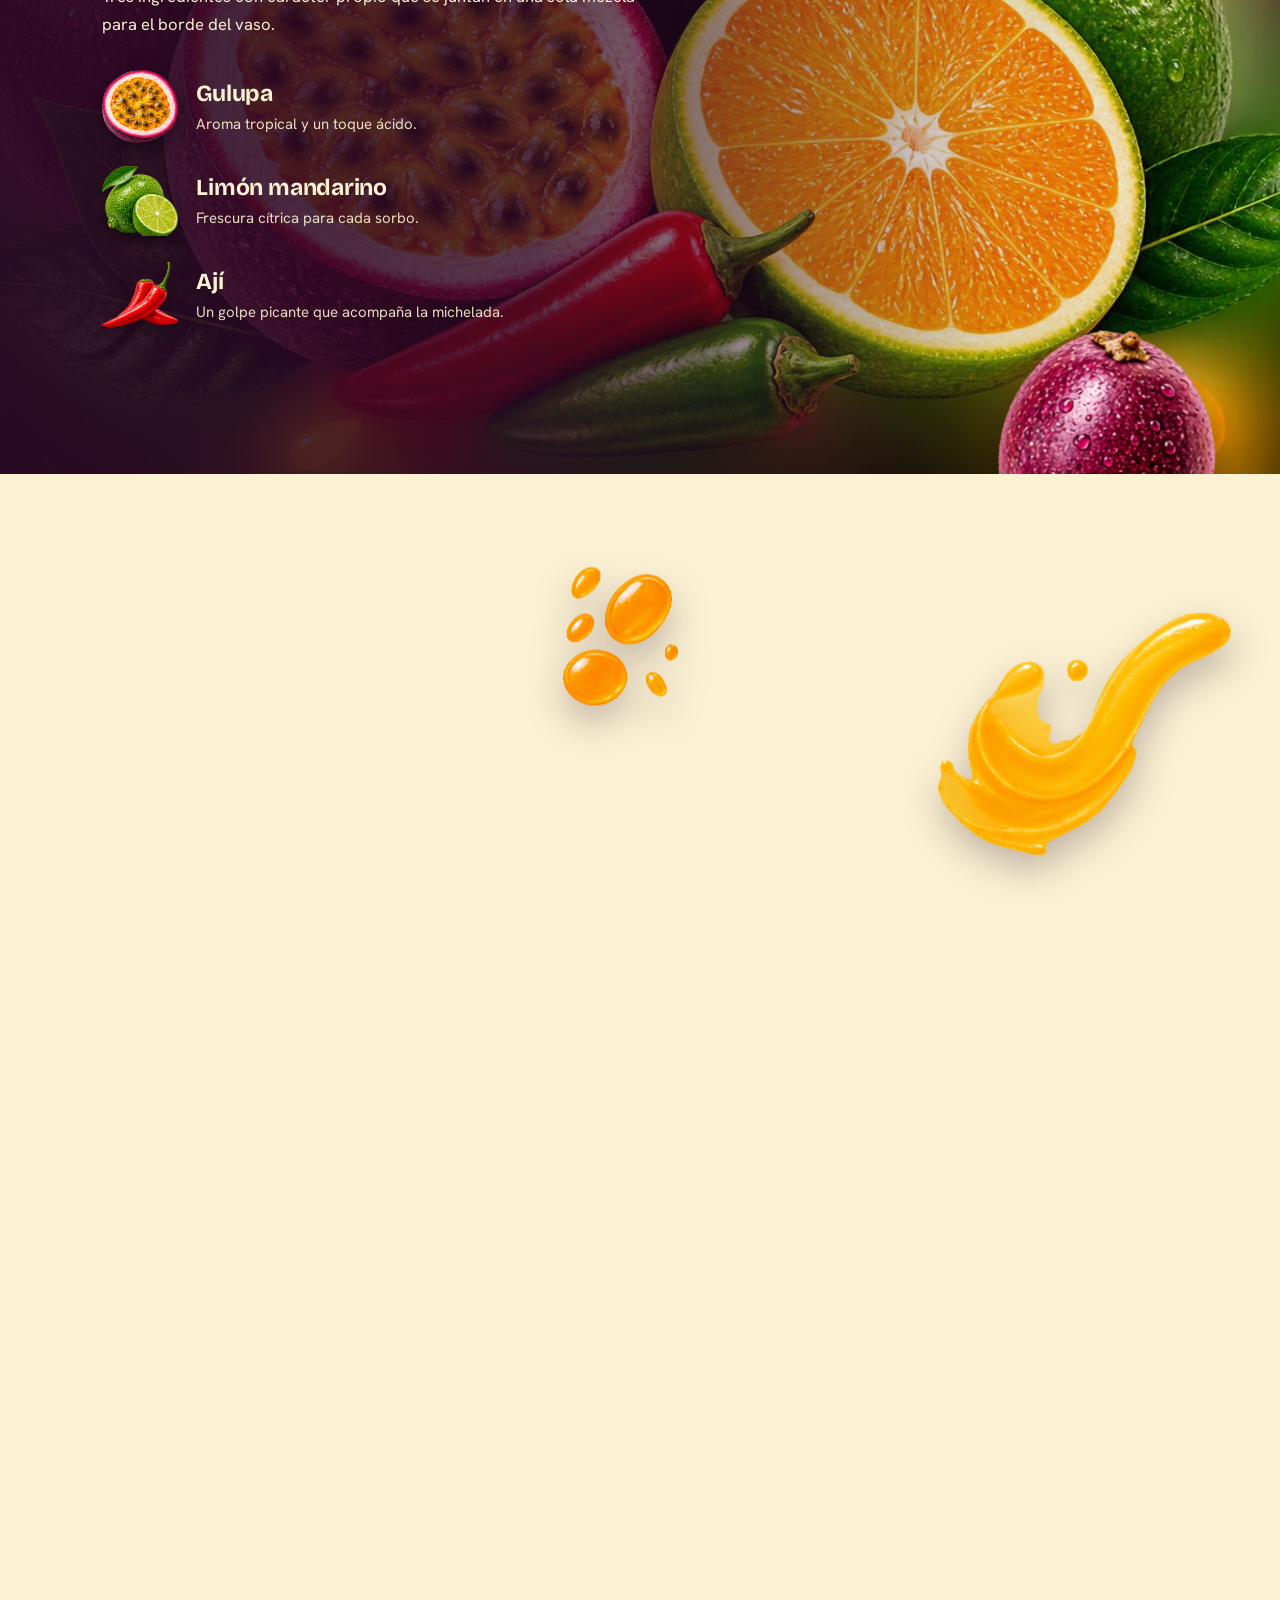
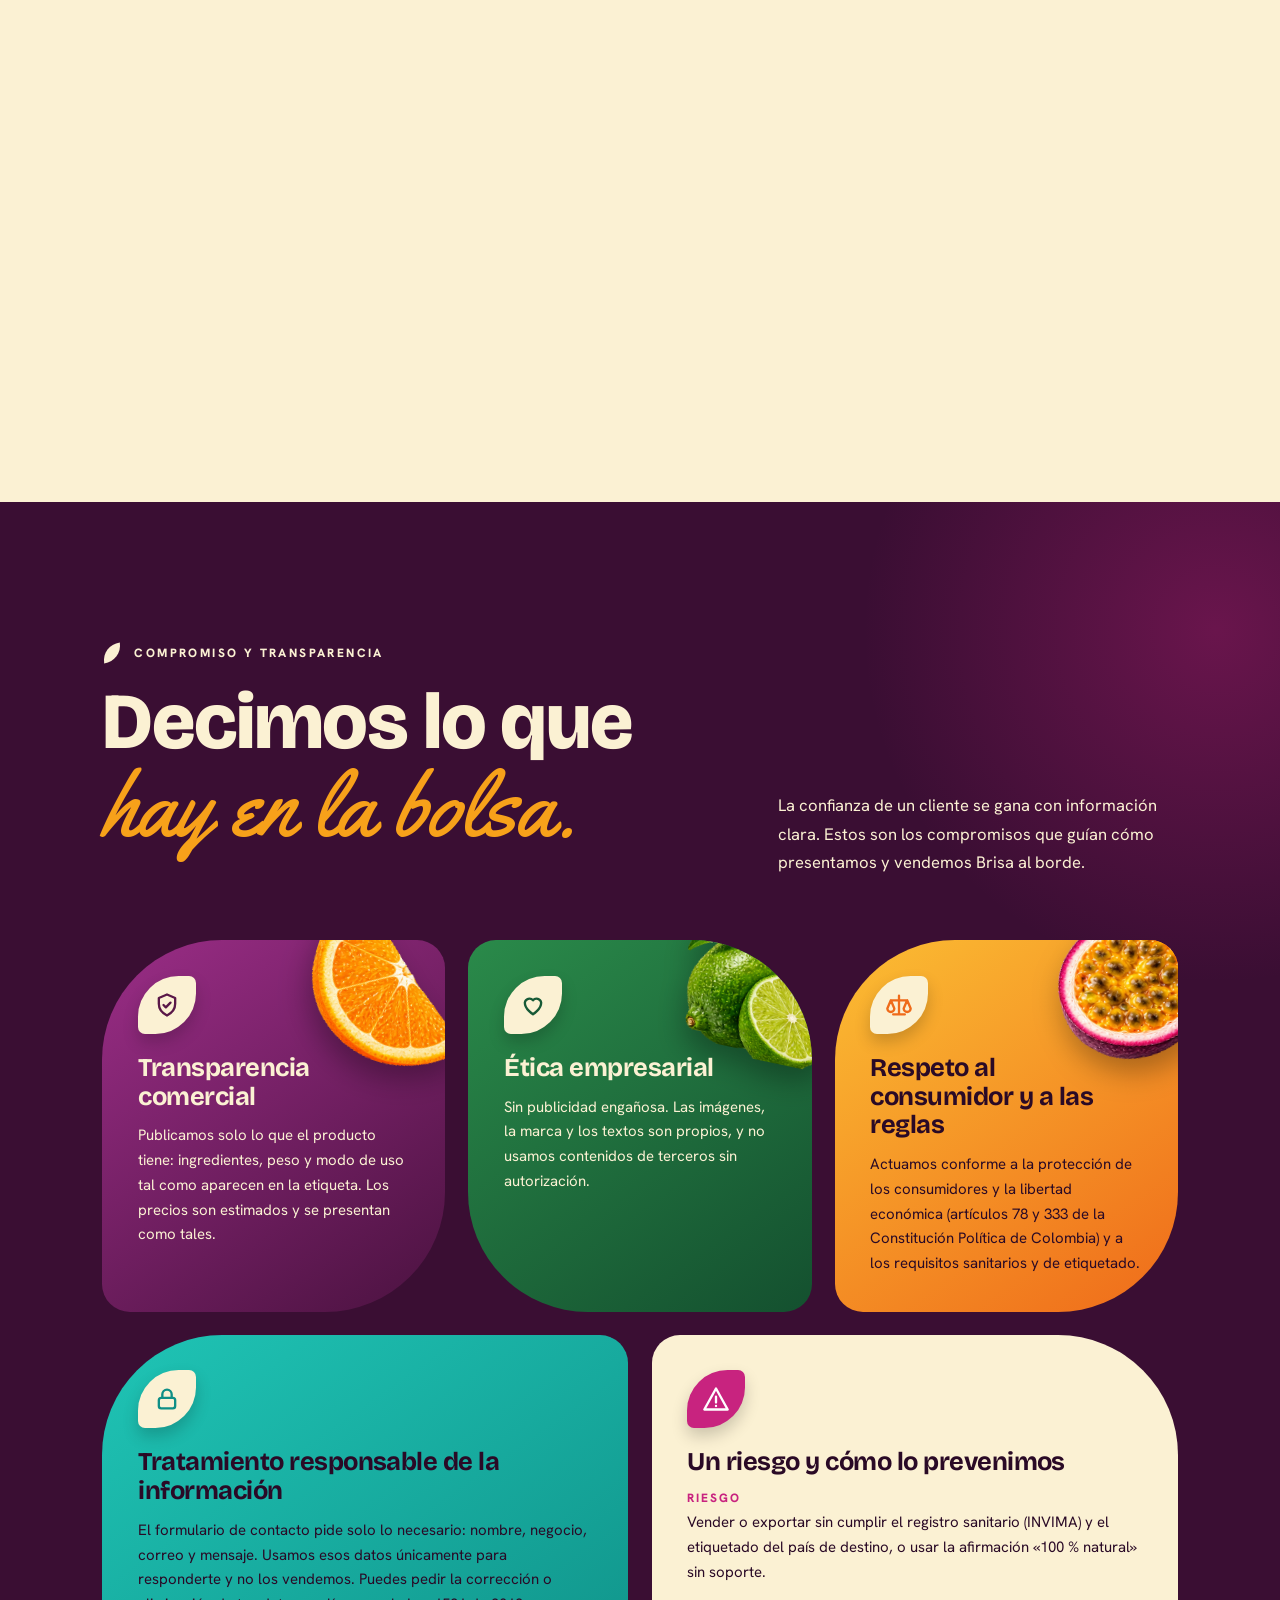
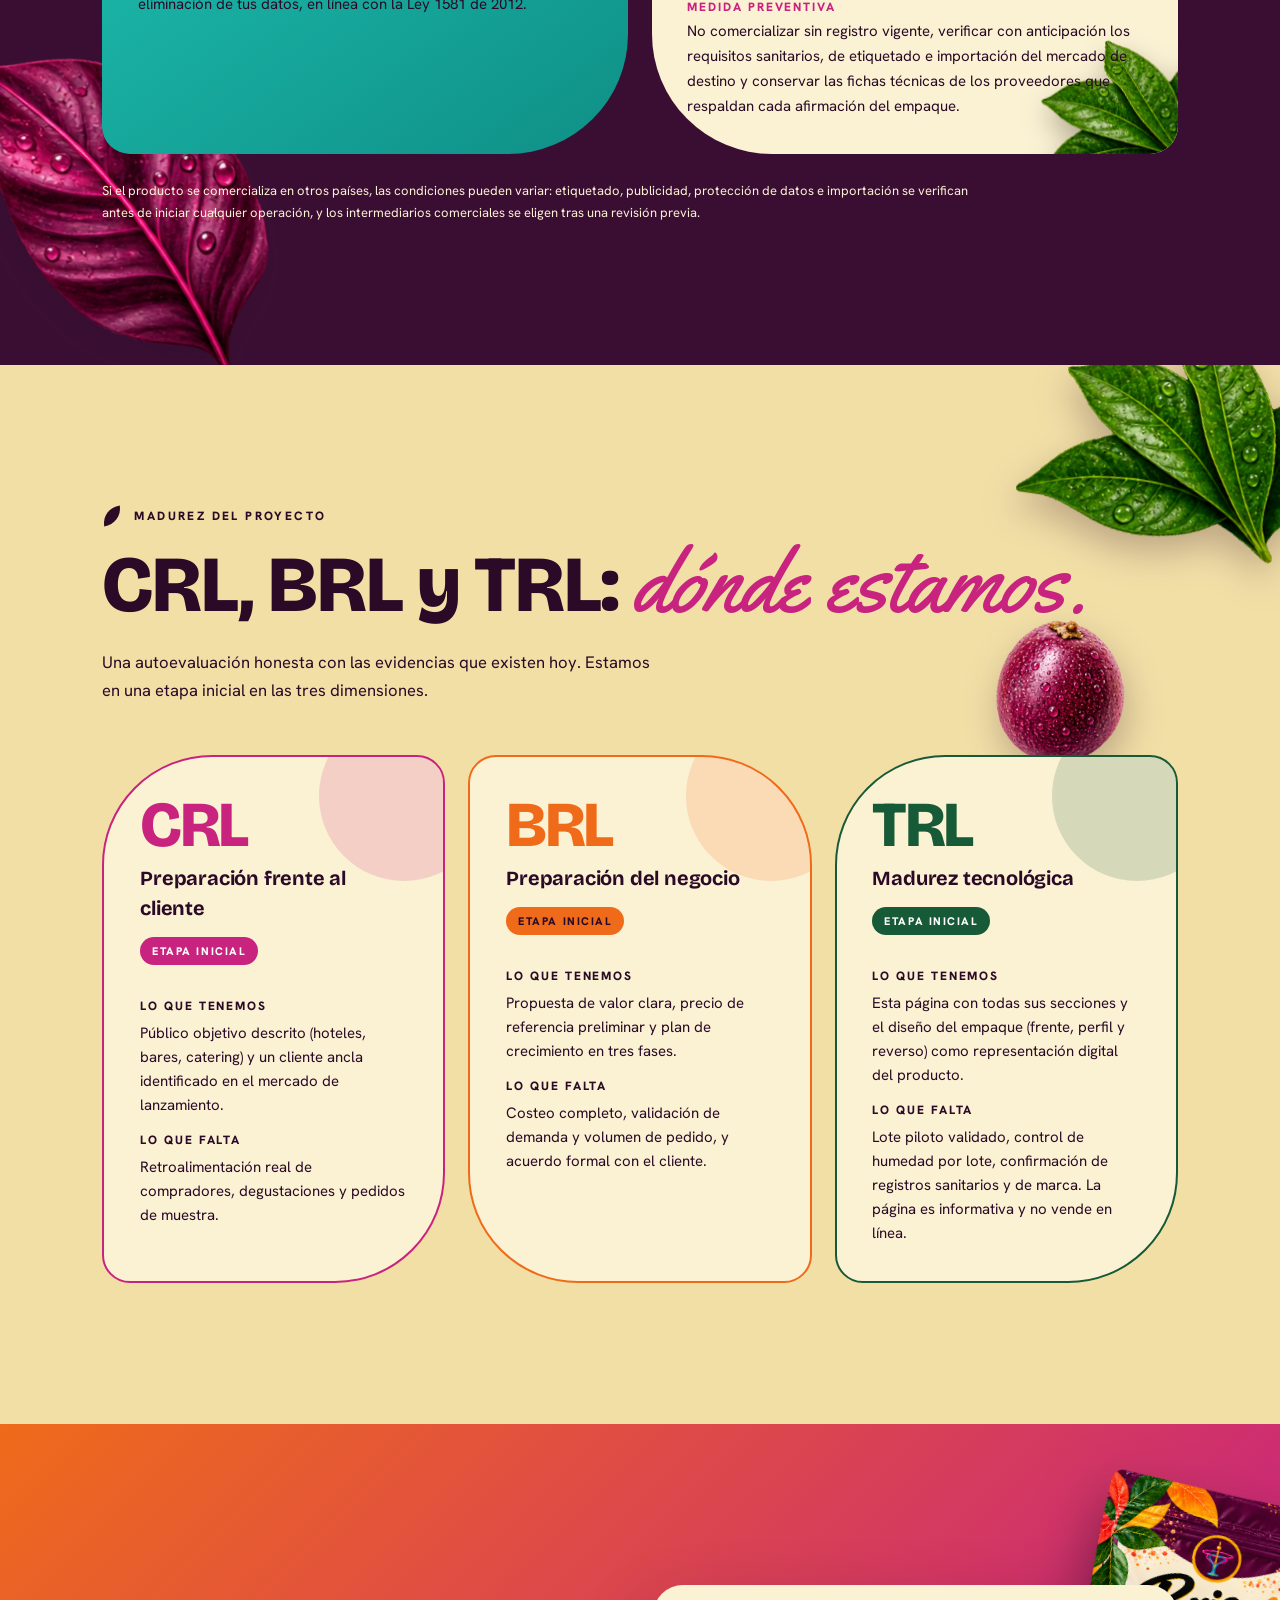
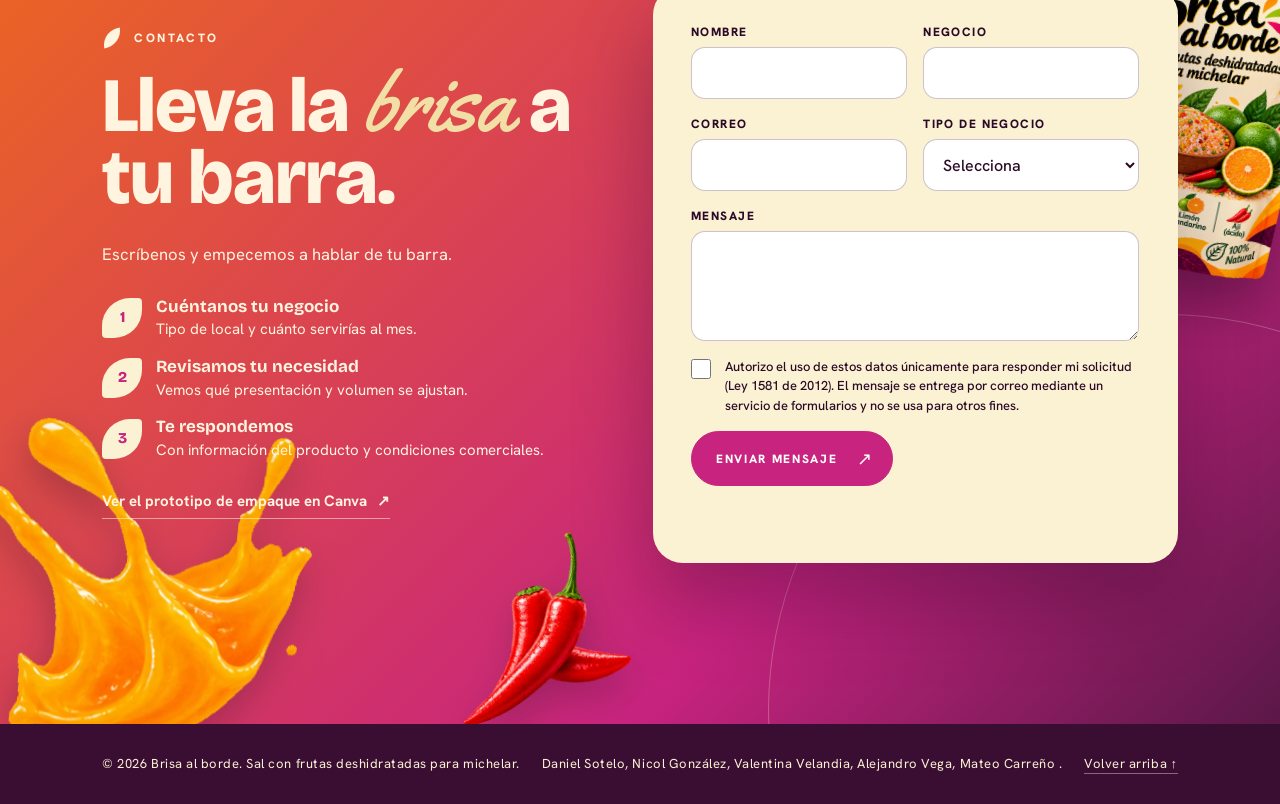
==== commit 4be204d0: "Update index.html" ====
--- a/index.html
+++ b/index.html
@@ -481,9 +481,9 @@
       <h2>Hecha para quien <span class="script" style="color:var(--orange)">sirve</span> el trago.</h2>
       <p class="panel-desc hide-m">Nos dirigimos a negocios que preparan micheladas y cócteles y quieren una presentación con identidad propia.</p>
       <ul class="pl">
-        <li><i>1</i><div><strong>Hoteles y resorts</strong><p>Cadena de Hodelpa Hotels ubicada en República Dominicana</p></div></li>
-        <li><i>2</i><div><strong>Hodelpa Hotels</strong><p>Es nuestro cliente objetivo el cual cuenta con eventos perfectos para nuestro producto </p></div></li>
-        <li><i>3</i><div><strong>Catering y eventos como:</strong><p>Bodas, fiestas y activaciones que necesitan sabor tropical en volumen.</p></div></li>
+        <li><i>1</i><div><strong>Hoteles y resorts</strong><p>Específicamente el Hotel Emotions by Hodelpa (San Pedro de Macorís, República Dominicana).</p></div></li>
+        <li><i>2</i><div><strong>Segmento objetivo (B2B, sector HORECA):</strong><p>Segmento objetivo (B2B, sector HORECA): hoteles, resorts, restaurantes y gastrobares con enfoque turístico, en los que los cocteles y las cervezas tengan una presencia importante en la carta. </p></div></li>
+        <li><i>3</i><div><strong>Escalamiento del segmento: </strong><p>otras propiedades de la cadena Hodelpa y, más adelante, otras cadenas hoteleras y resorts del Caribe.</p></div></li>
       </ul>
       <p class="panel-desc hide-m" style="font-size:13px;opacity:.8;margin:0">Mercado de lanzamiento: República Dominicana, mediante exportación indirecta.</p>
     </div>
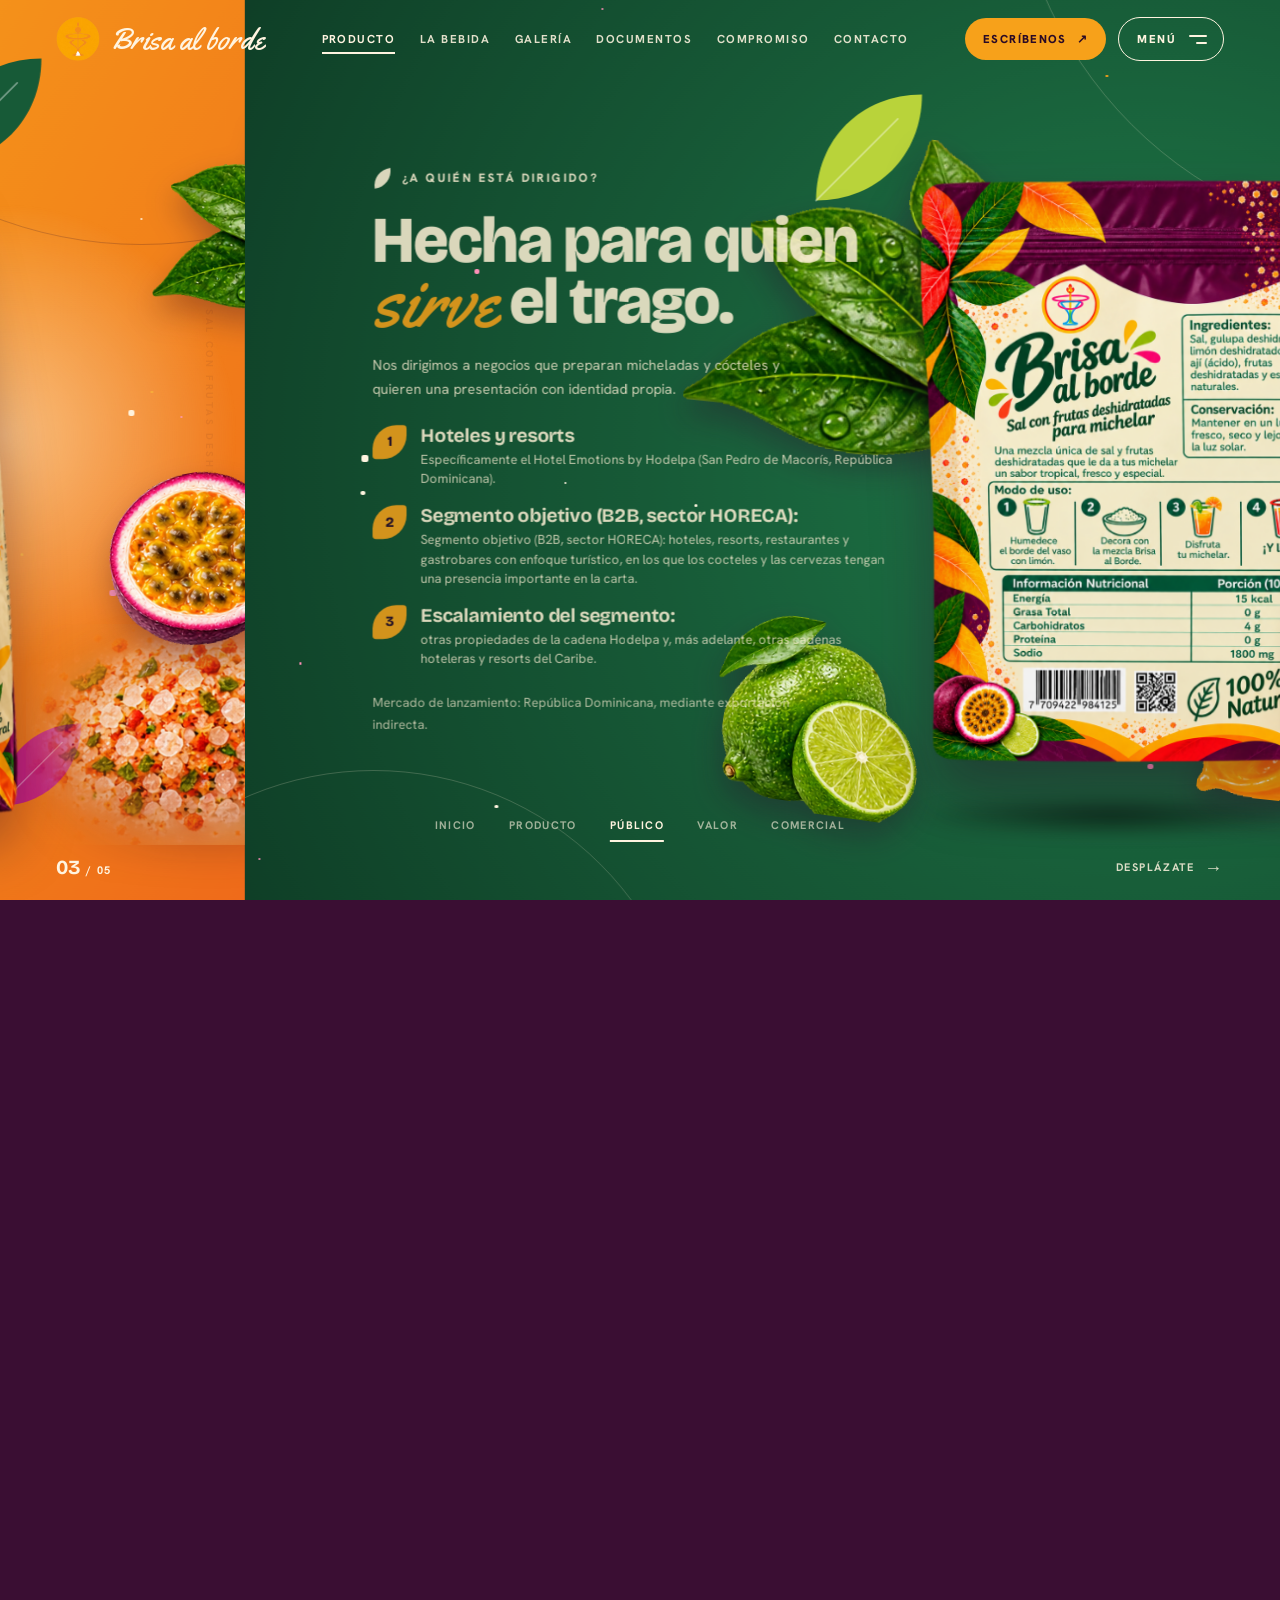
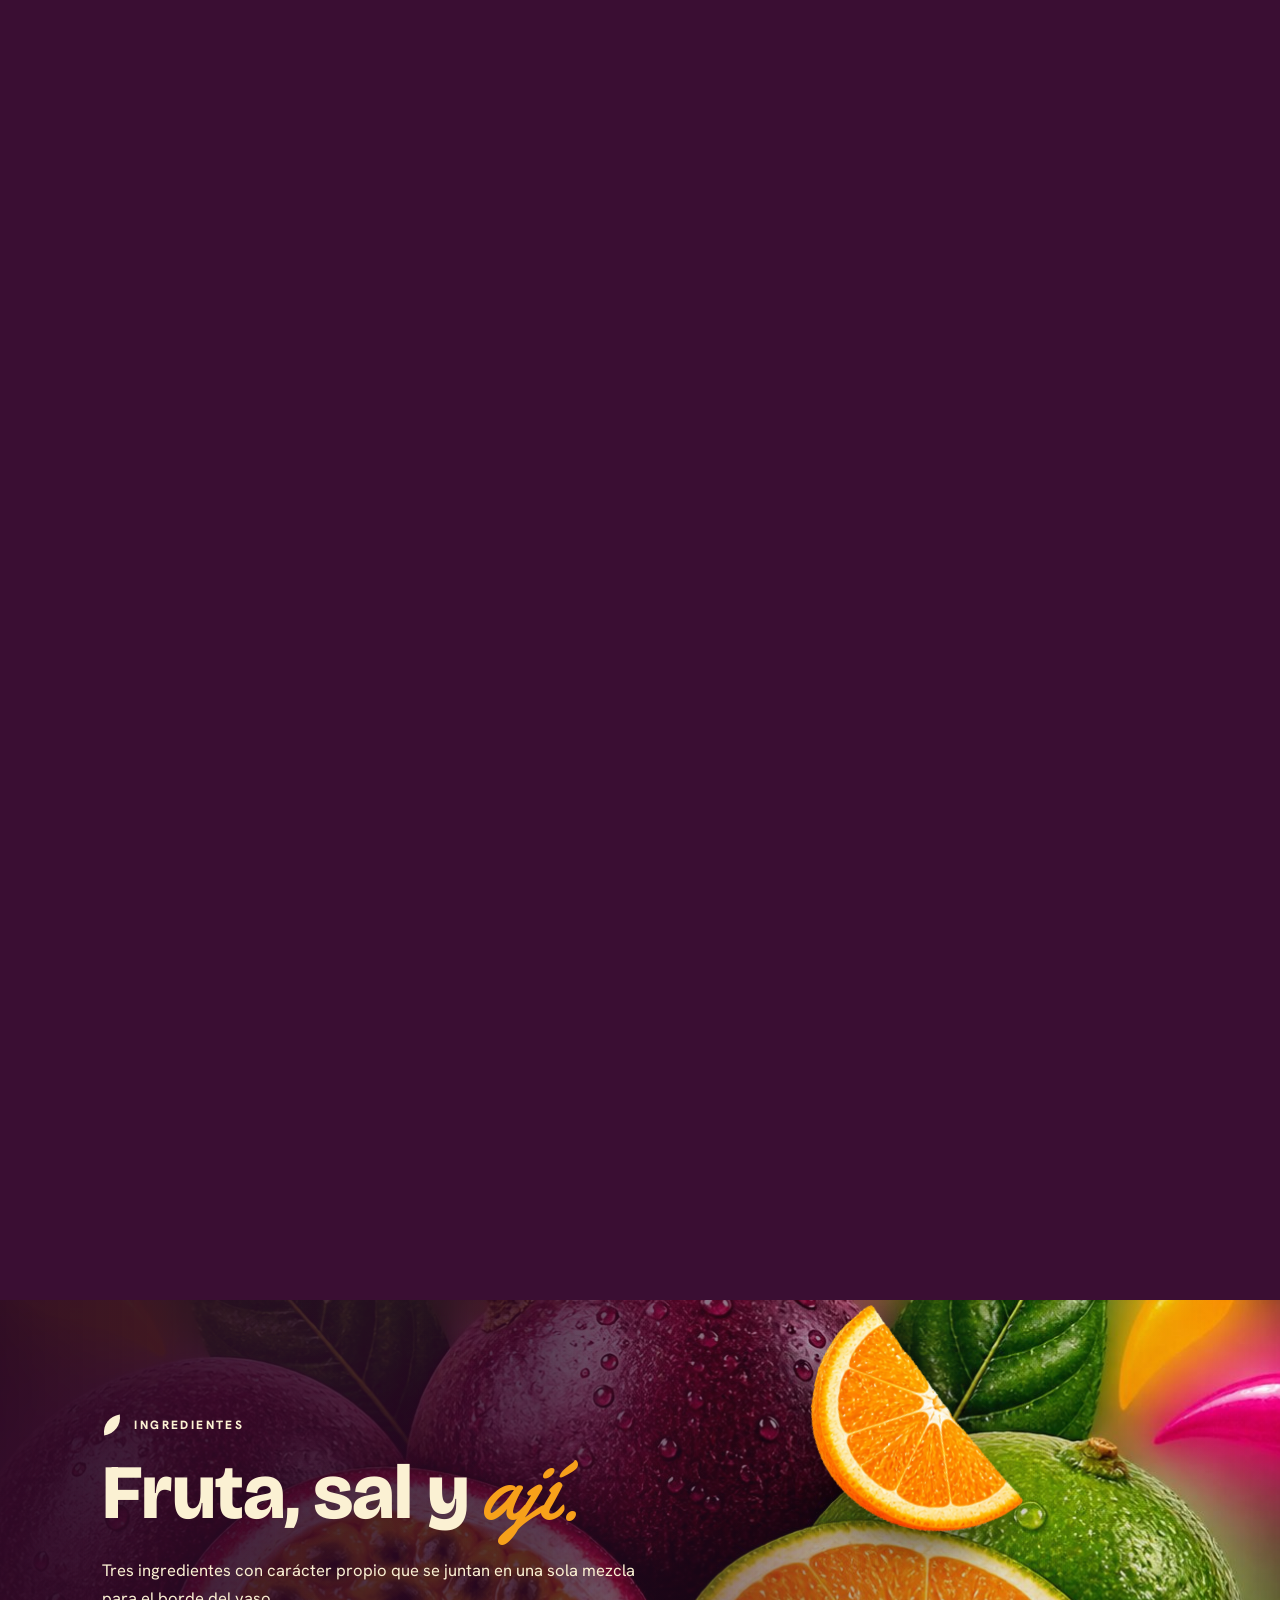
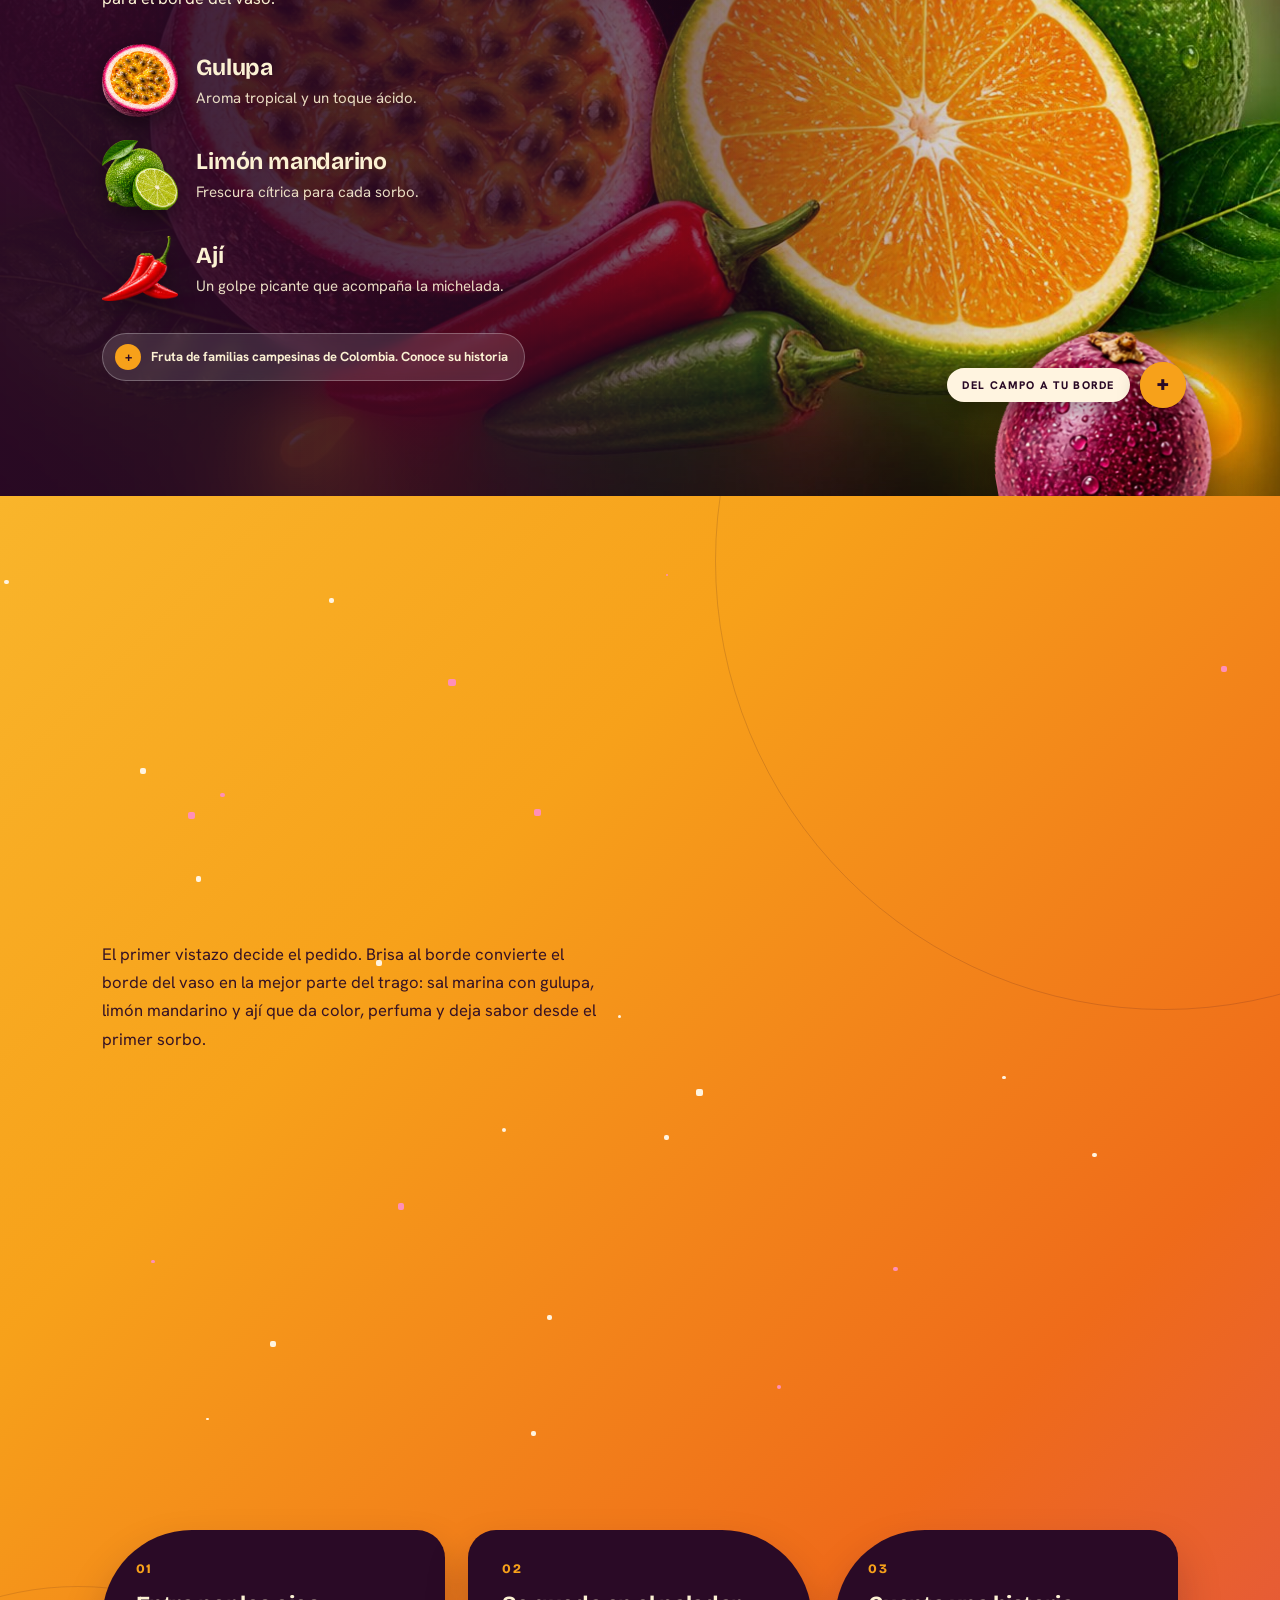
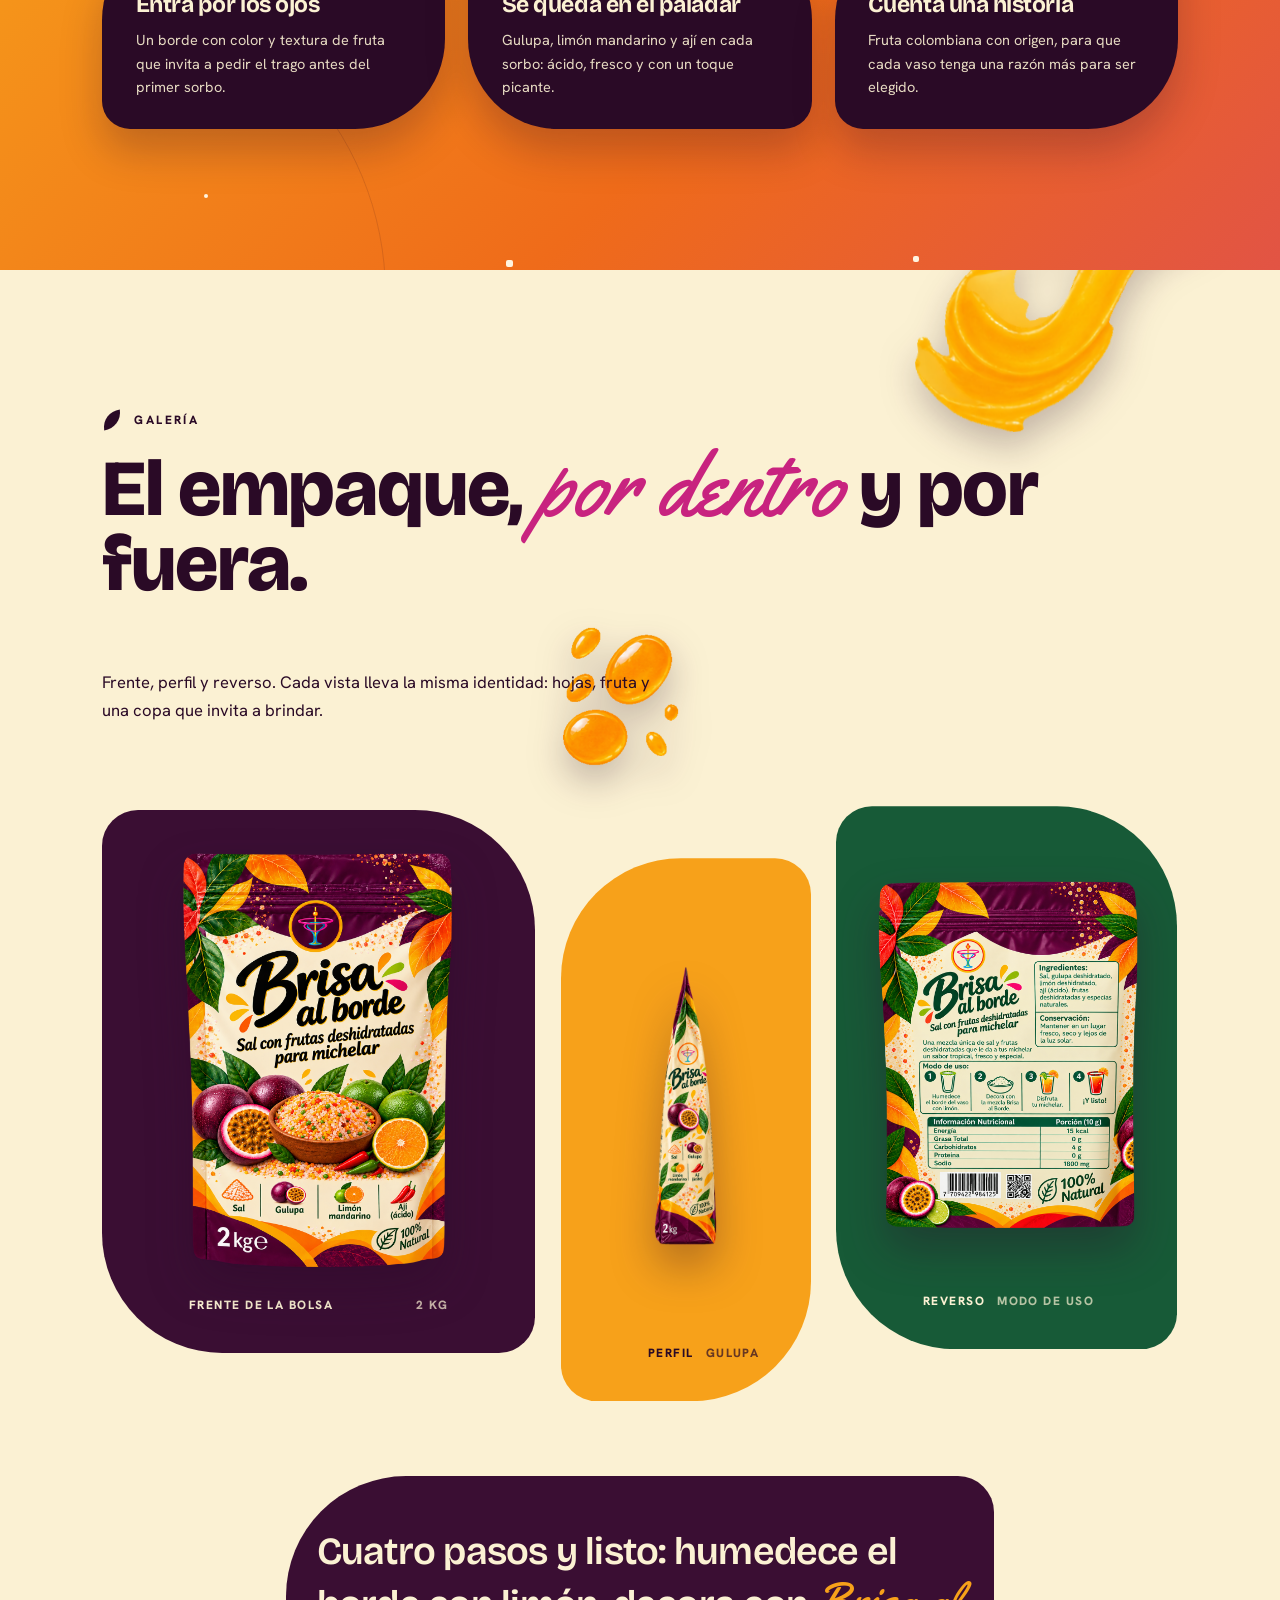
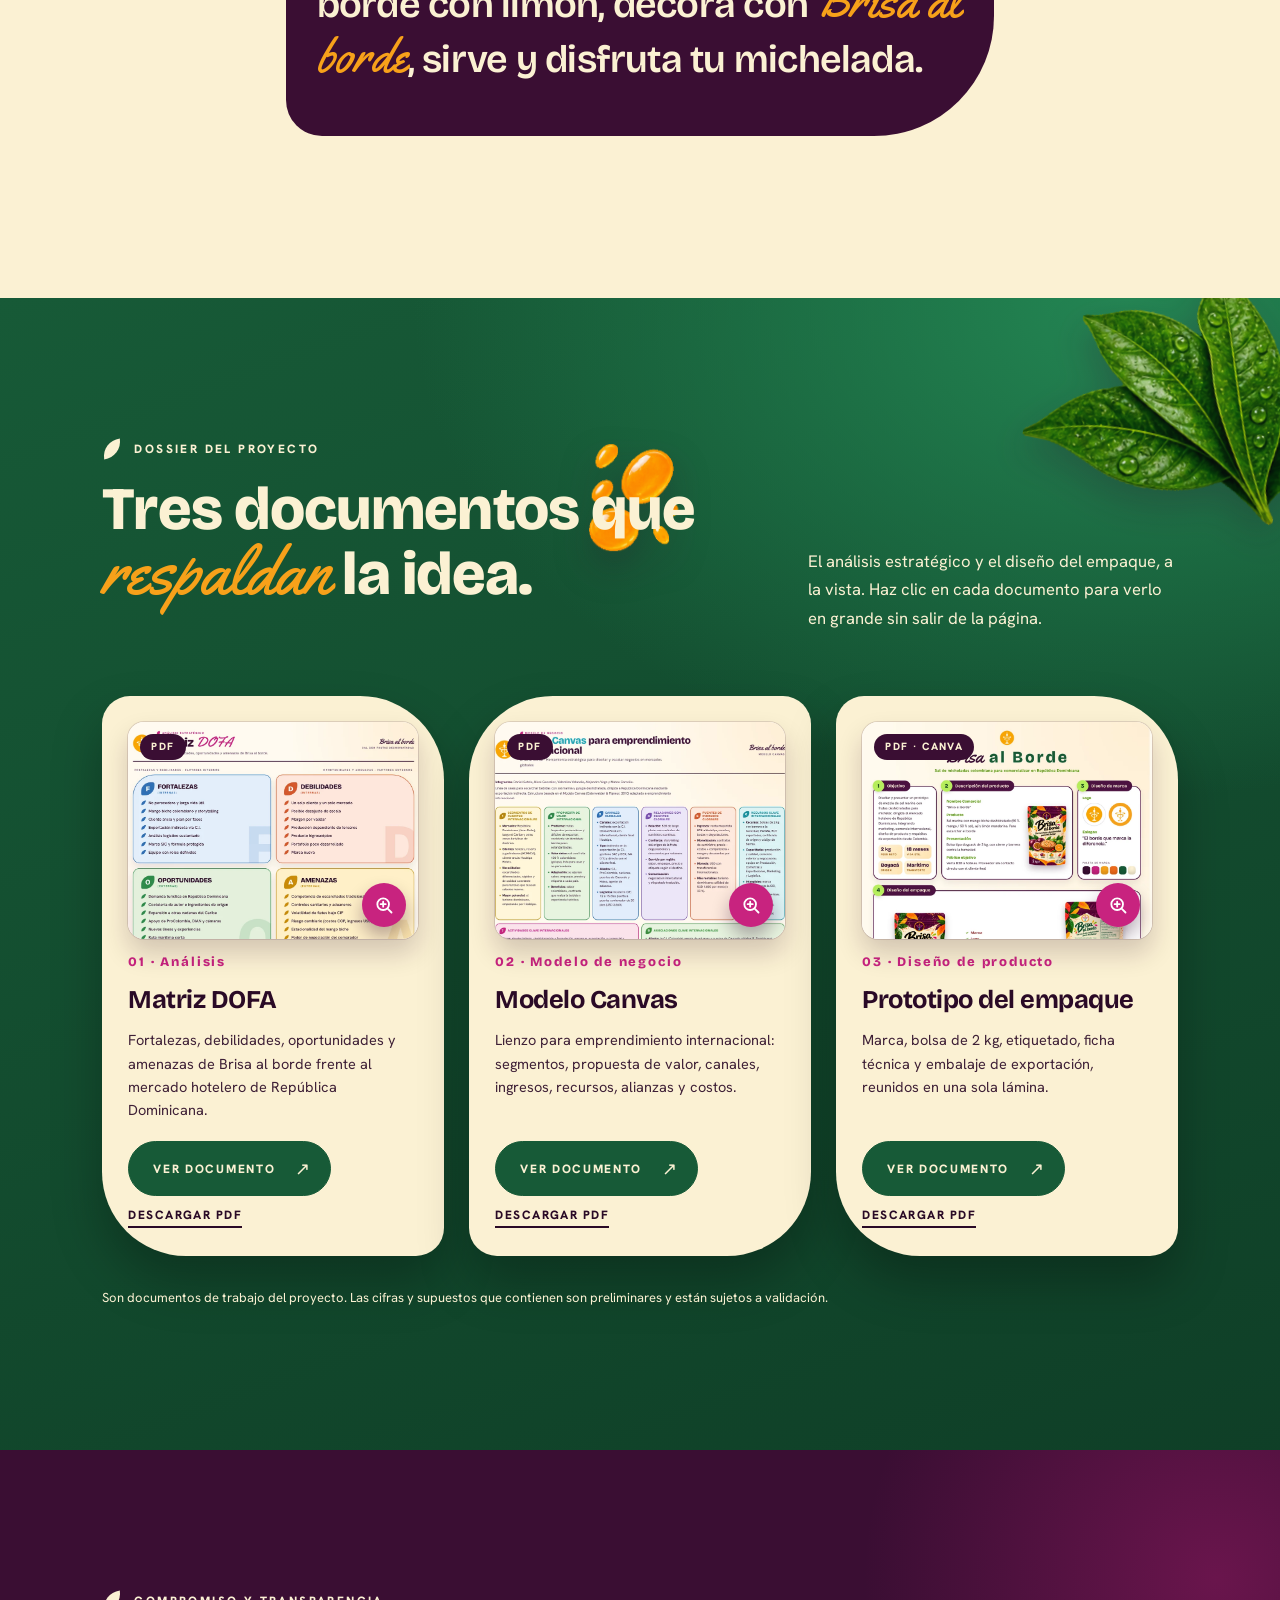
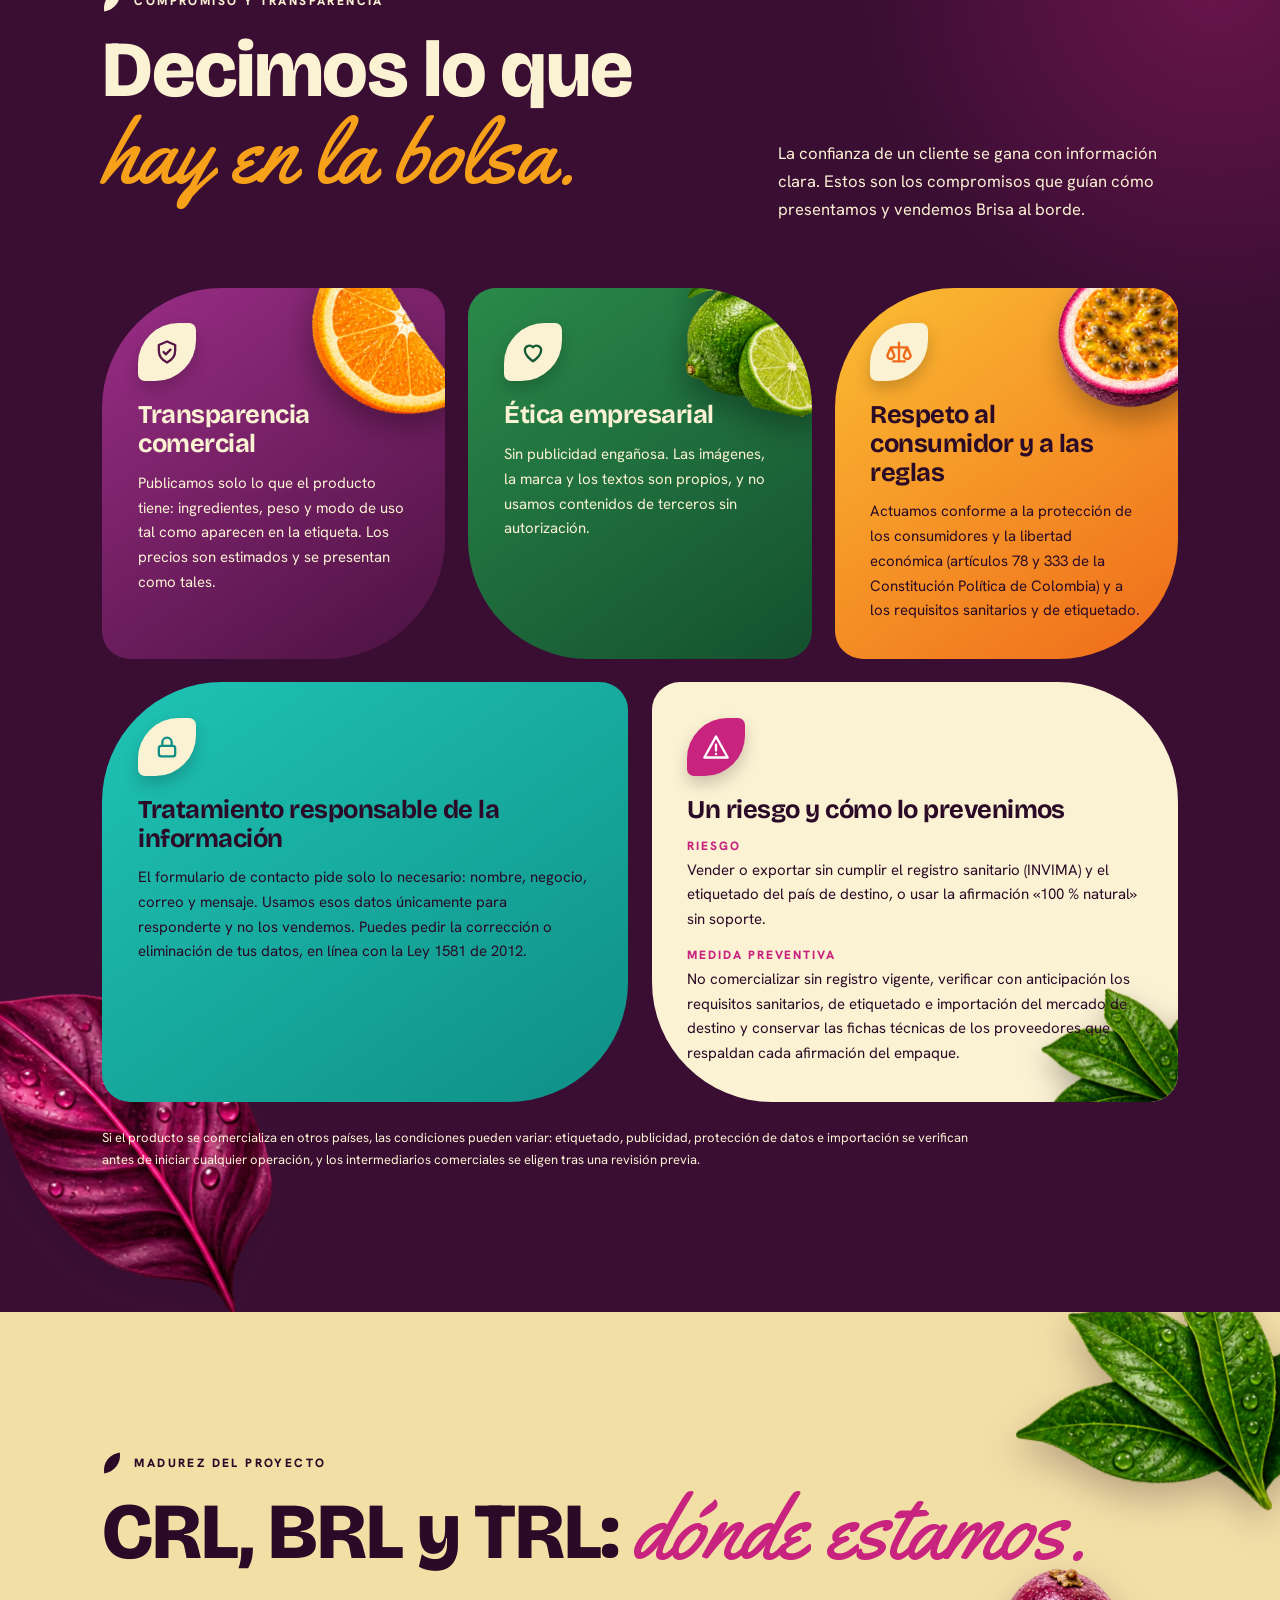
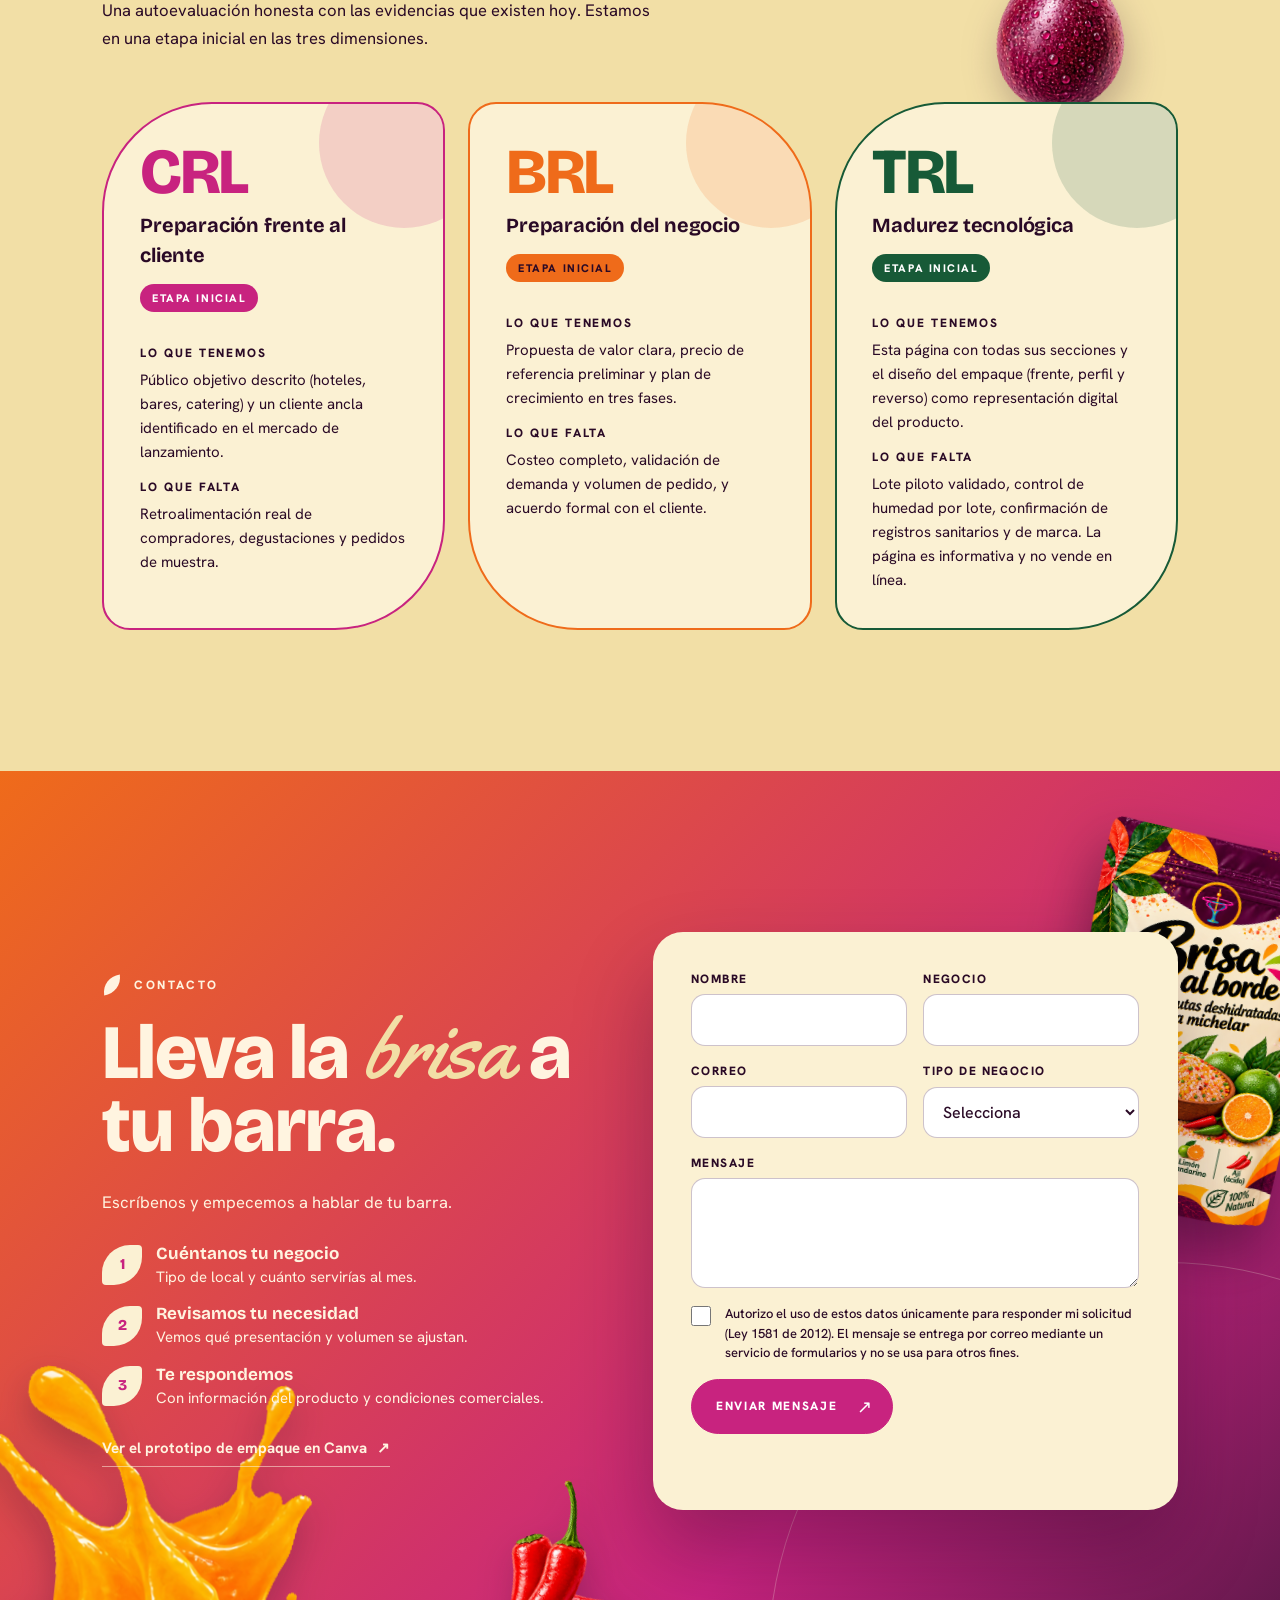
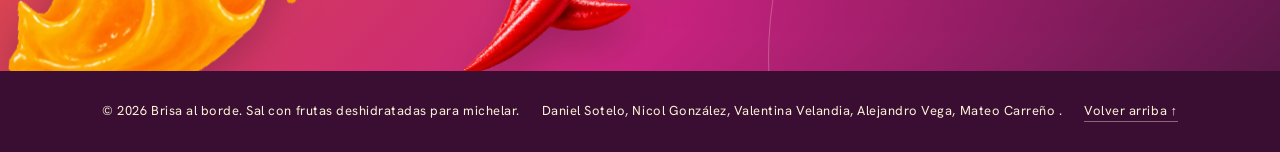
==== commit 84cc4121: "Add files via upload" ====
--- a/index.html
+++ b/index.html
@@ -44,19 +44,53 @@
 .logo img{width:44px;height:44px;object-fit:contain;transition:transform .6s var(--ease)}
 .logo:hover img{transform:rotate(24deg) scale(1.08)}
 .logo span{font-family:var(--script);font-size:30px;line-height:1;white-space:nowrap}
-.top-links{display:flex;gap:clamp(18px,2.6vw,40px);font-size:12px;letter-spacing:.14em;text-transform:uppercase;font-weight:700}
-.top-links a{position:relative;padding:6px 0}
+.top-links{display:flex;gap:clamp(14px,1.9vw,30px);font-size:11.5px;letter-spacing:.13em;text-transform:uppercase;font-weight:700}
+.top-links a{position:relative;padding:6px 0;opacity:.88;transition:opacity .25s}
 .top-links a:after{content:"";position:absolute;left:0;right:100%;bottom:0;height:2px;background:currentColor;transition:right .35s var(--ease)}
-.top-links a:hover:after{right:0}
-.menu-toggle{width:46px;height:46px;border-radius:50%;border:1.5px solid currentColor;background:transparent;color:inherit;cursor:pointer;display:grid;place-items:center;font-size:19px;transition:transform .3s,background .3s,color .3s;position:relative;z-index:70}
-.menu-toggle:hover{transform:rotate(90deg)}
-.menu-panel{position:fixed;z-index:65;top:0;right:0;bottom:0;width:min(560px,100vw);background:var(--plum);color:var(--cream);padding:120px 5vw 34px;display:flex;flex-direction:column;justify-content:space-between;transform:translateX(102%);transition:transform .78s var(--ease);box-shadow:-30px 0 80px #00000040;overflow:auto}
-.menu-panel.open{transform:translateX(0)}
-.menu-items{display:flex;flex-direction:column;gap:4px}
-.menu-items a,.menu-items button{font-family:var(--display);font-size:clamp(28px,4.2vw,46px);font-weight:700;line-height:1.12;letter-spacing:-.02em;text-align:left;background:none;border:0;color:inherit;cursor:pointer;display:flex;align-items:baseline;gap:14px;transition:transform .25s,color .25s}
-.menu-items a small,.menu-items button small{font-family:var(--body);font-size:11px;letter-spacing:.16em;color:var(--orange);font-weight:700}
-.menu-items a:hover,.menu-items button:hover{transform:translateX(8px);color:var(--orange)}
-.menu-foot{display:flex;justify-content:space-between;gap:14px;font-size:11px;letter-spacing:.14em;text-transform:uppercase;opacity:.75;margin-top:30px}
+.top-links a:hover,.top-links a.active{opacity:1}
+.top-links a:hover:after,.top-links a.active:after{right:0}
+.header-right{display:flex;align-items:center;gap:12px}
+.header-cta{display:inline-flex;align-items:center;gap:10px;height:42px;padding:0 18px;border-radius:100px;background:var(--orange);color:var(--ink);font-size:11.5px;letter-spacing:.12em;text-transform:uppercase;font-weight:800;transition:transform .25s,background .25s,color .25s;white-space:nowrap}
+.header-cta:hover{transform:translateY(-2px);background:var(--magenta);color:#fff}
+.menu-toggle{height:44px;padding:0 16px 0 18px;border-radius:100px;border:1.5px solid currentColor;background:transparent;color:inherit;cursor:pointer;display:inline-flex;align-items:center;gap:12px;font-size:11.5px;letter-spacing:.14em;text-transform:uppercase;font-weight:800;transition:background .3s,color .3s,transform .3s;position:relative}
+.menu-toggle:hover{background:color-mix(in srgb,currentColor 12%,transparent)}
+.mt-lines{display:grid;gap:5px;width:18px}
+.mt-lines i{display:block;height:2px;border-radius:2px;background:currentColor;transition:transform .35s var(--ease),width .35s var(--ease)}
+.mt-lines i:last-child{width:11px;justify-self:end}
+.menu-toggle:hover .mt-lines i:last-child{width:18px}
+
+/* menu lateral */
+.menu-backdrop{position:fixed;z-index:64;inset:0;background:#1d0719b8;backdrop-filter:blur(6px);-webkit-backdrop-filter:blur(6px);opacity:0;visibility:hidden;transition:opacity .45s var(--ease),visibility 0s .45s}
+.menu-backdrop.open{opacity:1;visibility:visible;transition-delay:0s}
+.menu-panel{position:fixed;z-index:65;top:0;right:0;bottom:0;width:min(440px,100vw);background:radial-gradient(120% 60% at 100% 0%,#6a1c55 0%,transparent 60%),var(--plum);color:var(--cream);display:flex;flex-direction:column;transform:translateX(102%);visibility:hidden;transition:transform .6s var(--ease),visibility 0s .6s;box-shadow:-30px 0 80px #00000050;overscroll-behavior:contain}
+.menu-panel.open{transform:translateX(0);visibility:visible;transition-delay:0s}
+.mp-head{flex:none;display:flex;align-items:center;justify-content:space-between;gap:14px;padding:18px 26px;border-bottom:1px solid #fbf1d31f}
+.mp-brand{display:flex;align-items:center;gap:10px;font-family:var(--script);font-size:26px;line-height:1}
+.mp-brand img{width:36px;height:36px;object-fit:contain}
+.mp-close{width:42px;height:42px;border-radius:50%;border:1.5px solid #fbf1d366;background:transparent;color:inherit;cursor:pointer;position:relative;transition:background .25s,transform .35s var(--ease)}
+.mp-close:hover{background:#fbf1d31c;transform:rotate(90deg)}
+.mp-close:before,.mp-close:after{content:"";position:absolute;left:50%;top:50%;width:16px;height:2px;border-radius:2px;background:currentColor;translate:-50% -50%;rotate:45deg}
+.mp-close:after{rotate:-45deg}
+.mp-body{flex:1;overflow-y:auto;padding:8px 14px 12px;scrollbar-width:thin;scrollbar-color:#fbf1d355 transparent}
+.mp-group{padding:10px 0 4px}
+.mp-group h3{padding:0 12px 8px;font-family:var(--body);font-size:10.5px;letter-spacing:.24em;text-transform:uppercase;font-weight:800;color:var(--orange)}
+.mp-group ul{list-style:none;display:grid;gap:2px}
+.mp-item{width:100%;display:grid;grid-template-columns:34px 1fr auto;align-items:center;gap:12px;padding:8px 12px;border:0;border-radius:14px;background:none;color:inherit;text-align:left;cursor:pointer;transition:background .25s,transform .25s var(--ease)}
+.mp-item i{font-style:normal;font-family:var(--display);font-weight:700;font-size:12px;letter-spacing:.06em;color:#fbf1d388;transition:color .25s}
+.mp-item b{display:block;font-family:var(--display);font-size:16.5px;font-weight:700;line-height:1.2;letter-spacing:-.005em}
+.mp-item em{display:block;margin-top:2px;font-style:normal;font-size:12.5px;line-height:1.35;color:#fbf1d3a6}
+.mp-item:after{content:"→";font-size:15px;opacity:0;transform:translateX(-6px);transition:opacity .25s,transform .25s var(--ease);color:var(--orange)}
+.mp-item:hover,.mp-item:focus-visible{background:#fbf1d312}
+.mp-item:hover:after,.mp-item:focus-visible:after,.mp-item.active:after{opacity:1;transform:none}
+.mp-item.active{background:#f7a11a1f;box-shadow:inset 3px 0 0 var(--orange)}
+.mp-item.active i,.mp-item:hover i{color:var(--orange)}
+.mp-sub{display:flex;flex-wrap:wrap;gap:8px;padding:2px 12px 10px 58px}
+.mp-sub button{font:inherit;font-size:12px;font-weight:700;padding:6px 12px;border-radius:100px;border:1px solid #fbf1d340;background:transparent;color:inherit;cursor:pointer;transition:background .25s,color .25s,border-color .25s}
+.mp-sub button:hover,.mp-sub button:focus-visible{background:var(--orange);border-color:var(--orange);color:var(--ink)}
+.mp-foot{flex:none;padding:16px 26px 22px;border-top:1px solid #fbf1d31f;display:grid;gap:12px;background:#2a0a2666}
+.mp-cta{display:flex;align-items:center;justify-content:space-between;gap:14px;padding:14px 20px;border-radius:100px;background:var(--orange);color:var(--ink);font-size:12px;letter-spacing:.12em;text-transform:uppercase;font-weight:800;transition:background .25s,color .25s,transform .25s}
+.mp-cta:hover{background:var(--magenta);color:#fff;transform:translateY(-2px)}
+.mp-note{font-size:11.5px;line-height:1.5;color:#fbf1d399;text-align:center}
 
 /* pinned horizontal stage */
 .horizontal-stage{height:500vh;position:relative;background:var(--plum)}
@@ -69,8 +103,8 @@
 .overline{display:flex;align-items:center;gap:10px;text-transform:uppercase;font-size:12px;letter-spacing:.2em;font-weight:800;margin-bottom:clamp(16px,2.6vh,30px)}
 .overline:before,.eyebrow:before{content:"";width:20px;height:20px;flex:none;background:currentColor;-webkit-mask:var(--leafmask) center/contain no-repeat;mask:var(--leafmask) center/contain no-repeat;rotate:-8deg}
 .panel h1,.panel h2{font-family:var(--display);font-weight:800;line-height:.92;letter-spacing:-.015em;font-variation-settings:"opsz" 96}
-.panel h1{font-size:clamp(58px,9vw,148px);margin-bottom:clamp(18px,3vh,32px)}
-.panel h2{font-size:clamp(38px,5.1vw,84px);margin-bottom:clamp(14px,2.4vh,26px)}
+.panel h1{font-size:clamp(58px,min(9vw,16.5vh),148px);margin-bottom:clamp(18px,3vh,32px)}
+.panel h2{font-size:clamp(38px,min(5.1vw,9.4vh),84px);margin-bottom:clamp(14px,2.4vh,26px)}
 .panel .script{font-size:1.16em;line-height:.7;display:inline-block;transform:translateY(.05em)}
 .panel-desc{font-size:clamp(14px,1.12vw,17px);line-height:1.65;max-width:440px;margin-bottom:clamp(16px,2.6vh,26px);opacity:.92}
 .pill-link{display:inline-flex;align-items:center;gap:20px;border:1.5px solid currentColor;border-radius:100px;padding:13px 18px 13px 24px;font-size:12px;letter-spacing:.14em;text-transform:uppercase;font-weight:800;background:transparent;color:inherit;cursor:pointer;transition:background .25s,color .25s,transform .25s}
@@ -95,14 +129,14 @@
 .chips{display:flex;flex-wrap:wrap;gap:9px;margin-bottom:clamp(14px,2.4vh,24px);max-width:520px}
 .ings{display:flex;gap:clamp(12px,1.8vw,26px);margin:0 0 clamp(18px,3vh,30px);max-width:560px}
 .ing{background:none;border:0;color:inherit;font:inherit;cursor:pointer;display:grid;justify-items:center;align-content:start;gap:8px;padding:6px 2px 10px;position:relative;flex:1 1 0;min-width:0}
-.ing img{width:clamp(50px,5.2vw,78px);height:clamp(50px,5.2vw,78px);object-fit:contain;filter:drop-shadow(0 10px 8px #2a0a2652);transition:transform .55s var(--ease)}
+.ing img{width:clamp(48px,min(5.2vw,8.6vh),78px);height:clamp(48px,min(5.2vw,8.6vh),78px);object-fit:contain;filter:drop-shadow(0 10px 8px #2a0a2652);transition:transform .55s var(--ease)}
 .ing span{font-family:var(--display);font-weight:700;font-size:clamp(13px,1.05vw,16px);line-height:1.1;text-align:center}
 .ing:after{content:"";position:absolute;left:50%;bottom:0;width:0;height:3px;border-radius:3px;background:currentColor;transform:translateX(-50%);transition:width .45s var(--ease)}
 .ing:hover img,.ing:focus-visible img{transform:translateY(-9px) rotate(-9deg) scale(1.14)}
 .ing:hover:after,.ing:focus-visible:after{width:62%}
 .stamps{display:flex;gap:clamp(12px,1.6vw,22px);align-items:center;margin:0 0 clamp(18px,3vh,28px);padding-left:4px}
-.stamp{display:grid;place-items:center;text-align:center;width:clamp(96px,8.4vw,122px);aspect-ratio:1;border-radius:58% 42% 55% 45%/48% 56% 44% 52%;rotate:-6deg;box-shadow:0 14px 22px #2a0a2645;transition:rotate .45s var(--ease),scale .45s var(--ease)}
-.stamp b{display:block;font-family:var(--display);font-size:clamp(28px,2.7vw,40px);font-weight:800;line-height:.9;letter-spacing:-.02em}
+.stamp{display:grid;place-items:center;text-align:center;width:clamp(88px,min(8.4vw,14vh),122px);aspect-ratio:1;border-radius:58% 42% 55% 45%/48% 56% 44% 52%;rotate:-6deg;box-shadow:0 14px 22px #2a0a2645;transition:rotate .45s var(--ease),scale .45s var(--ease)}
+.stamp b{display:block;white-space:nowrap;font-family:var(--display);font-size:clamp(22px,min(2.7vw,4.8vh),40px);font-weight:800;line-height:.9;letter-spacing:-.02em}
 .stamp small{display:block;margin-top:5px;font-size:11px;letter-spacing:.14em;text-transform:uppercase;font-weight:800}
 .stamp.s1{background:var(--plum);color:var(--cream)}
 .stamp.s2{background:var(--leaf);color:var(--cream);rotate:5deg;border-radius:45% 55% 42% 58%/55% 45% 55% 45%}
@@ -161,8 +195,9 @@
 .artwork .fx{height:auto}
 .artwork .fx img{position:static;width:100%;height:auto;display:block;filter:drop-shadow(0 16px 16px #2a0a2655)}
 .artwork [data-ing]{transition:opacity .45s var(--ease),scale .5s var(--ease),filter .5s}
-.artwork .dim{opacity:.5}
-.artwork .hl{scale:1.14;filter:drop-shadow(0 0 26px #fff9)}
+/* el ingrediente enfocado pasa al frente de todo; los demás se atenúan y quedan detrás */
+.artwork .dim{opacity:.3;filter:blur(1.6px) saturate(.7);z-index:1}
+.artwork .hl{scale:1.14;filter:drop-shadow(0 0 26px #fff9);z-index:9}
 .frame{border-radius:46% 8% 46% 8%;overflow:hidden;box-shadow:0 36px 60px #2a0a2688;border:6px solid var(--orange)}
 .frame img{position:absolute;inset:0;width:100%;height:100%;object-fit:cover}
 .pop{position:absolute;z-index:-1;pointer-events:none;filter:drop-shadow(0 14px 14px #0000004d);animation:bob 7s ease-in-out infinite}
@@ -351,7 +386,6 @@
   .band-item{grid-template-columns:60px 1fr}.band-item img{width:60px;height:60px}
   .f-row{grid-template-columns:1fr}
   .footer{flex-direction:column;padding:26px 6vw}
-  .menu-panel{padding:100px 6vw 26px}
 }
 @media(max-width:400px){.btn-row .pill-link{padding:12px 14px;font-size:10.5px;letter-spacing:.1em;gap:8px}.btn-row .pill-link b{font-size:15px}.btn-row{gap:8px}}
 @media(max-height:650px) and (min-width:761px){
@@ -363,6 +397,186 @@
   *,*:before,*:after{animation-duration:.01ms!important;animation-iteration-count:1!important;transition-duration:.01ms!important}
   .reveal{opacity:1;transform:none}
 }
+
+/* =========================================================
+   AJUSTES v2: bloqueo de scroll, imágenes con respaldo,
+   bebida, tooltip del campesino, documentos y visor
+   ========================================================= */
+html.locked{overflow:hidden}
+html.locked body{overflow-x:visible;padding-right:var(--sbw,0px)}
+html.locked .header{padding-right:calc(4.4vw + var(--sbw,0px))}
+
+.media{position:relative}
+.media>img{position:absolute;inset:0;width:100%;height:100%;object-fit:cover;opacity:0;transition:opacity .5s}
+.media.contain>img{object-fit:contain}
+.media.has-img>img{opacity:1}
+.media>svg{position:absolute;inset:0;width:100%;height:100%;display:block}
+.media.has-img>svg{display:none}
+
+/* ---------- La bebida ---------- */
+.bebida{background:linear-gradient(135deg,#f9b52b 0%,#f7a11a 32%,#ef6b1a 72%,#d63f6a 125%);color:var(--ink);display:grid;grid-template-columns:minmax(0,1.02fr) minmax(0,1fr);gap:clamp(24px,5vw,80px);align-items:center}
+.bebida:before{content:"";position:absolute;width:70vw;height:70vw;border-radius:50%;right:-26vw;top:-30vw;border:1px solid #2a0a2626;pointer-events:none}
+.bebida:after{content:"";position:absolute;width:48vw;height:48vw;border-radius:50%;left:-18vw;bottom:-26vw;border:1px solid #2a0a2620;pointer-events:none}
+.bebida .grains{filter:none}
+.bebida .grains span:nth-child(3n+1){background:#fff4e0}
+.bebida>*{min-width:0}
+.bebida h2{font-size:clamp(38px,5.2vw,88px)}
+.bebida h2 .script{color:var(--plum-2)}
+.bebida .lead{opacity:.94;max-width:540px}
+.ritual-title{margin:30px 0 12px;font-size:11px;letter-spacing:.22em;text-transform:uppercase;font-weight:800}
+.ritual{list-style:none;display:grid;grid-template-columns:1fr 1fr;gap:12px;max-width:560px}
+.ritual li{display:grid;grid-template-columns:auto 1fr;gap:3px 12px;align-items:start;padding:14px 16px;border-radius:24px 24px 24px 6px;background:#fff4e0d9;box-shadow:0 12px 24px #2a0a2622;transition:transform .45s var(--ease)}
+.ritual li:hover{transform:translateY(-5px) rotate(-.6deg)}
+.ritual i{grid-row:1/3;font-style:normal;font-family:var(--display);font-weight:800;font-size:34px;line-height:.9;color:var(--magenta);letter-spacing:-.04em}
+.ritual b{font-family:var(--display);font-size:17px;font-weight:700;line-height:1.1}
+.ritual span{font-size:13.5px;line-height:1.4}
+.serve{display:flex;flex-wrap:wrap;gap:8px;margin:22px 0 28px}
+.serve span{padding:8px 14px;border-radius:100px;border:1.5px solid var(--ink);font-size:11.5px;font-weight:800;letter-spacing:.08em;text-transform:uppercase}
+.bebida .pill-link{border-color:var(--ink)}
+.bebida .pill-link.solid{background:var(--plum);border-color:var(--plum);color:var(--cream)}
+.bebida .pill-link.solid:hover{background:var(--cream);border-color:var(--cream);color:var(--plum)}
+.bebida .pill-link:not(.solid):hover{background:var(--ink);color:var(--cream)}
+
+.drink-stage{position:relative;width:min(100%,600px);justify-self:center;aspect-ratio:4/5}
+.drink-disc{position:absolute;inset:8% 3% 8%;border-radius:50%;background:radial-gradient(circle at 50% 38%,#8a2466 0%,#4b1240 55%,#2b0925 100%);box-shadow:0 40px 80px #2a0a2660,inset 0 0 0 10px #f7a11a33}
+.drink-ring{position:absolute;inset:0;border-radius:50%;border:1.5px dashed #2a0a2660;animation:spin 70s linear infinite;pointer-events:none}
+@keyframes spin{to{rotate:360deg}}
+.drink-media{position:absolute;z-index:3;left:19%;top:-4%;width:62%;height:100%;filter:drop-shadow(0 34px 30px #2a0a2699)}
+.drink-media>img,.drink-media>svg{animation:floatA 7s ease-in-out infinite}
+.drink-fruit{position:absolute;z-index:4;pointer-events:none;filter:drop-shadow(0 16px 16px #2a0a2677)}
+.drink-fruit.f1{width:20%;left:5%;top:16%;rotate:-14deg}
+.drink-fruit.f2{width:24%;right:-1%;top:34%;rotate:12deg}
+.drink-fruit.f3{width:22%;left:0;bottom:30%;rotate:-20deg}
+.drink-fruit.f4{width:18%;right:9%;bottom:14%;rotate:10deg}
+.drink-bag{position:absolute;z-index:5;width:30%;left:-2%;bottom:-3%;rotate:-7deg;filter:drop-shadow(0 26px 24px #2a0a26aa)}
+.drink-tag{position:absolute;z-index:6;display:flex;align-items:center;gap:8px;padding:9px 14px;border-radius:100px;background:#fff4e0;color:var(--ink);font-size:11px;letter-spacing:.1em;text-transform:uppercase;font-weight:800;box-shadow:0 12px 22px #2a0a2644;white-space:nowrap;animation:floatB 8s ease-in-out infinite}
+.drink-tag:before{content:"";width:9px;height:9px;border-radius:50%;background:var(--c,var(--magenta))}
+.drink-tag.t1{right:-2%;top:8%;--c:var(--orange)}
+.drink-tag.t2{left:-3%;top:50%;--c:var(--leaf);animation-delay:-2s}
+.drink-tag.t3{right:2%;bottom:2%;--c:var(--magenta);animation-delay:-4s}
+.bebida-pitch{grid-column:1/-1;display:grid;grid-template-columns:repeat(3,1fr);gap:clamp(14px,1.8vw,26px);margin-top:clamp(4px,1.4vw,22px)}
+.pitch{padding:clamp(22px,2.4vw,34px) clamp(24px,2.6vw,38px);background:var(--ink);color:var(--cream);transition:transform .5s var(--ease),box-shadow .5s;box-shadow:0 22px 40px #2a0a2640}
+.pitch:hover{transform:translateY(-8px)}
+.pitch:nth-child(odd){border-radius:90px 28px 90px 28px}.pitch:nth-child(even){border-radius:28px 90px 28px 90px}
+.pitch .n{display:block;margin-bottom:8px;font-family:var(--display);font-weight:800;font-size:13px;letter-spacing:.14em;color:var(--orange)}
+.pitch h3{font-family:var(--display);font-size:clamp(20px,1.8vw,26px);font-weight:700;letter-spacing:-.02em;margin-bottom:6px}
+.pitch p{font-size:14.5px;line-height:1.6;opacity:.9}
+
+/* ---------- Tooltip del campesino (sección de frutas) ---------- */
+.farm-wrap{position:absolute;right:6vw;bottom:-3vw;width:min(17vw,250px);aspect-ratio:236/258}
+.farm-pop{position:absolute;inset:0;width:100%;height:100%;object-fit:contain;rotate:-10deg;pointer-events:none;filter:drop-shadow(0 20px 20px #0007)}
+.farm-hot{position:absolute;z-index:3;right:12%;top:12%;display:flex;flex-direction:row-reverse;align-items:center;gap:10px;border:0;background:none;color:inherit;cursor:pointer;padding:0}
+.farm-hot .dot{position:relative;flex:none;width:46px;height:46px;border-radius:50%;background:var(--orange);color:var(--ink);display:grid;place-items:center;font-family:var(--display);font-size:26px;font-weight:700;line-height:1;box-shadow:0 10px 22px #0006;transition:transform .35s var(--ease),background .3s}
+.farm-hot .dot:before{content:"";position:absolute;inset:0;border-radius:50%;background:var(--orange);z-index:-1;animation:ping 2.2s ease-out infinite}
+.farm-hot .lbl{padding:9px 15px;border-radius:100px;background:#fff4e0;color:var(--ink);font-size:11px;letter-spacing:.12em;text-transform:uppercase;font-weight:800;white-space:nowrap;box-shadow:0 10px 22px #0005}
+.farm-hot:hover .dot,.farm-wrap.open .dot{transform:rotate(45deg) scale(1.08);background:var(--magenta);color:#fff}
+@keyframes ping{0%{transform:scale(1);opacity:.7}100%{transform:scale(2.5);opacity:0}}
+.farm-card{position:fixed;z-index:80;right:16px;bottom:16px;width:min(380px,calc(100vw - 32px));max-height:calc(100svh - 32px);overflow:auto;background:var(--cream);color:var(--ink);border-radius:28px 28px 28px 8px;box-shadow:0 30px 70px #1d0719a8;opacity:0;visibility:hidden;transform:translateY(16px) scale(.97);transform-origin:100% 100%;transition:opacity .35s var(--ease),transform .45s var(--ease),visibility 0s .45s;text-align:left}
+.farm-wrap.open .farm-card{opacity:1;visibility:visible;transform:none;transition-delay:0s}
+.farm-photo{position:relative;aspect-ratio:16/10;overflow:hidden;background:#2f9a58}
+.farm-note{position:absolute;left:12px;bottom:10px;padding:3px 9px;border-radius:100px;background:#1d0719a8;color:#fff4e0;font-size:10px;letter-spacing:.1em;text-transform:uppercase;font-weight:700}
+.farm-x{position:absolute;z-index:2;top:10px;right:10px;width:34px;height:34px;border-radius:50%;border:0;background:#fff4e0e6;color:var(--ink);cursor:pointer;font-size:20px;line-height:1;display:grid;place-items:center;transition:background .25s,color .25s}
+.farm-x:hover{background:var(--ink);color:var(--cream)}
+.farm-body{padding:18px 22px 22px}
+.farm-tag{display:flex;align-items:center;gap:8px;font-size:10.5px;letter-spacing:.18em;text-transform:uppercase;font-weight:800;color:var(--magenta)}
+.farm-tag:before{content:"";width:16px;height:16px;flex:none;background:currentColor;-webkit-mask:var(--leafmask) center/contain no-repeat;mask:var(--leafmask) center/contain no-repeat;rotate:-8deg}
+.farm-body h4{font-family:var(--display);font-size:clamp(20px,1.7vw,23px);line-height:1.12;letter-spacing:-.015em;font-weight:700;margin:8px 0}
+.farm-body p{font-size:14px;line-height:1.6}
+.farm-list{list-style:none;display:grid;gap:8px;margin:14px 0 16px;font-size:13.5px;font-weight:600;line-height:1.35}
+.farm-list li{display:grid;grid-template-columns:20px 1fr;gap:9px;align-items:start}
+.farm-list li:before{content:"";width:20px;height:20px;border-radius:50%;background:var(--leaf) url("data:image/svg+xml;utf8,<svg xmlns='http://www.w3.org/2000/svg' viewBox='0 0 24 24' fill='none' stroke='white' stroke-width='3.5' stroke-linecap='round' stroke-linejoin='round'><path d='M5 12l5 5 9-10'/></svg>") center/12px no-repeat}
+.farm-link{display:inline-block;font-size:12px;letter-spacing:.12em;text-transform:uppercase;font-weight:800;border-bottom:2px solid var(--magenta);padding-bottom:3px;transition:color .25s}
+.farm-link:hover{color:var(--magenta)}
+.band-trust{display:inline-flex;align-items:center;gap:10px;margin-top:26px;padding:10px 16px 10px 12px;border-radius:100px;background:#ffffff1f;border:1px solid #ffffff44;backdrop-filter:blur(6px);font-size:13px;font-weight:700;cursor:pointer;color:inherit;font-family:inherit;transition:background .25s,transform .25s}
+.band-trust:hover{background:#ffffff33;transform:translateY(-2px)}
+.band-trust i{width:26px;height:26px;border-radius:50%;background:var(--orange);color:var(--ink);display:grid;place-items:center;font-style:normal;font-weight:800}
+
+/* ---------- Documentos ---------- */
+.docs{background:radial-gradient(90% 70% at 88% 0%,#238653 0%,transparent 62%),linear-gradient(160deg,#175a37,#0f3f27);color:var(--cream)}
+.docs h2{font-size:clamp(36px,4.7vw,76px)}
+.docs-head{display:grid;grid-template-columns:1.7fr 1fr;gap:6vw;align-items:end;margin-bottom:clamp(36px,5vw,64px)}
+.docs-grid{display:grid;grid-template-columns:repeat(auto-fit,minmax(min(100%,300px),1fr));gap:clamp(16px,2vw,30px)}
+.doc-card{display:flex;flex-direction:column;gap:14px;padding:26px 26px 28px;background:var(--cream);color:var(--ink);box-shadow:0 26px 50px #00000045;transition:transform .5s var(--ease),box-shadow .5s}
+.doc-card:hover{transform:translateY(-8px);box-shadow:0 36px 60px #00000055}
+.docs-grid .doc-card:nth-child(odd){border-radius:28px 84px 28px 84px}
+.docs-grid .doc-card:nth-child(even){border-radius:84px 28px 84px 28px}
+.doc-thumb{position:relative;display:block;width:100%;aspect-ratio:4/3;border:0;padding:0;cursor:pointer;border-radius:16px;overflow:hidden;background:#fff;box-shadow:0 0 0 1px #3a0e3322,0 14px 26px #2a0a2630}
+.doc-thumb img{width:100%;height:100%;object-fit:cover;object-position:top;transition:transform .9s var(--ease)}
+.doc-card:hover .doc-thumb img{transform:scale(1.05)}
+.doc-thumb:after{content:"";position:absolute;inset:0;background:linear-gradient(180deg,transparent 55%,#2a0a2655);opacity:0;transition:opacity .4s}
+.doc-card:hover .doc-thumb:after{opacity:1}
+.doc-badge{position:absolute;z-index:2;left:12px;top:12px;padding:5px 11px;border-radius:100px;background:var(--plum);color:var(--cream);font-size:10.5px;letter-spacing:.14em;text-transform:uppercase;font-weight:800}
+.doc-zoom{position:absolute;z-index:2;right:12px;bottom:12px;width:44px;height:44px;border-radius:50%;background:var(--magenta);color:#fff;display:grid;place-items:center;box-shadow:0 10px 18px #2a0a2655;transition:transform .35s var(--ease)}
+.doc-card:hover .doc-zoom{transform:scale(1.12) rotate(-8deg)}
+.doc-zoom svg{width:20px;height:20px}
+.doc-num{font-family:var(--display);font-weight:800;color:var(--magenta);font-size:13px;letter-spacing:.14em}
+.doc-card h3{font-family:var(--display);font-size:clamp(22px,2vw,30px);font-weight:700;letter-spacing:-.02em;line-height:1.1}
+.doc-card p{font-size:14.5px;line-height:1.6;opacity:.9}
+.doc-actions{margin-top:auto;padding-top:6px;display:flex;gap:10px;flex-wrap:wrap;align-items:center}
+.doc-open{background:var(--leaf);border-color:var(--leaf);color:var(--cream)}
+.doc-open:hover{background:var(--plum);border-color:var(--plum);color:var(--cream)}
+.doc-dl{font-size:12px;letter-spacing:.12em;text-transform:uppercase;font-weight:800;border-bottom:2px solid currentColor;padding-bottom:2px;transition:color .25s}
+.doc-dl:hover{color:var(--magenta)}
+.docs-foot{margin-top:clamp(20px,2.4vw,34px);font-size:13px;line-height:1.7;opacity:.8;max-width:760px}
+
+/* ---------- Visor emergente ---------- */
+.viewer{position:fixed;inset:0;z-index:120;display:grid;place-items:center;padding:clamp(10px,2.4vw,32px);visibility:hidden;opacity:0;transition:opacity .35s var(--ease),visibility 0s .35s}
+.viewer.open{visibility:visible;opacity:1;transition-delay:0s}
+.viewer-backdrop{position:absolute;inset:0;background:#1d0719ec;backdrop-filter:blur(8px);-webkit-backdrop-filter:blur(8px)}
+.viewer-box{position:relative;width:min(1280px,100%);height:100%;display:grid;grid-template-rows:auto auto minmax(0,1fr);background:var(--cream);color:var(--ink);border-radius:28px;overflow:hidden;box-shadow:0 40px 100px #000b;transform:translateY(22px) scale(.98);transition:transform .5s var(--ease)}
+.viewer.open .viewer-box{transform:none}
+.viewer-bar{display:flex;align-items:center;justify-content:space-between;gap:12px 16px;padding:14px 16px 12px 24px;border-bottom:1px solid #3a0e3318;flex-wrap:wrap}
+.v-title small{display:block;font-size:10.5px;letter-spacing:.2em;text-transform:uppercase;font-weight:800;color:var(--magenta)}
+.v-title h3{font-family:var(--display);font-size:clamp(20px,2.2vw,28px);letter-spacing:-.02em;line-height:1.1}
+.v-tools{display:flex;gap:8px;align-items:center;flex-wrap:wrap}
+.v-btn{height:40px;padding:0 16px;border-radius:100px;border:1.5px solid var(--plum);background:transparent;color:var(--plum);font-size:11.5px;letter-spacing:.1em;text-transform:uppercase;font-weight:800;display:inline-flex;align-items:center;gap:8px;cursor:pointer;white-space:nowrap;transition:background .25s,color .25s,border-color .25s}
+.v-btn:hover{background:var(--plum);color:var(--cream)}
+.v-btn.solid{background:var(--magenta);border-color:var(--magenta);color:#fff}
+.v-btn.solid:hover{background:var(--plum);border-color:var(--plum)}
+.v-close{width:40px;padding:0;justify-content:center;font-size:22px;line-height:1}
+.v-tabs{display:flex;align-items:center;gap:8px;padding:10px 16px 10px 24px;overflow-x:auto;background:var(--cream-2);border-bottom:1px solid #3a0e3318;scrollbar-width:thin}
+.v-tab{flex:none;padding:8px 16px;border-radius:100px;border:0;background:transparent;color:var(--ink);font-size:12.5px;font-weight:800;cursor:pointer;transition:background .25s,color .25s}
+.v-tab:hover{background:#3a0e3318}
+.v-tab[aria-selected=true]{background:var(--plum);color:var(--cream)}
+.v-hint{margin-left:auto;flex:none;padding-left:14px;font-size:11.5px;opacity:.7;white-space:nowrap}
+.v-scroll{position:relative;overflow:hidden;background:#fffaf0}
+.v-scroll iframe{display:block;width:100%;height:100%;border:0;background:#fffaf0;opacity:0;transition:opacity .35s}
+.v-scroll iframe.ready{opacity:1}
+.v-loading{position:absolute;inset:0;display:grid;place-items:center;font-size:13px;letter-spacing:.14em;text-transform:uppercase;font-weight:800;opacity:.55;pointer-events:none}
+.v-scroll iframe.ready~.v-loading{display:none}
+
+/* ---------- Responsive de lo nuevo ---------- */
+@media(max-width:1180px){.top-links,.header-cta{display:none}}
+@media(max-width:1440px){.farm-hot{right:8%}}
+@media(min-width:1440px){.farm-card{position:absolute;right:calc(100% + 30px);bottom:38%;left:auto;width:360px;max-height:none}}
+@media(max-width:1080px){
+  .bebida{grid-template-columns:1fr}
+  .bebida-pitch,.docs-head{grid-template-columns:1fr}
+  .drink-stage{width:min(100%,520px)}
+}
+@media(max-width:760px){
+  .menu-toggle{width:44px;padding:0;justify-content:center}.menu-toggle .mt-label{display:none}
+  .header-right{gap:8px}
+  .ritual{grid-template-columns:1fr}
+  .drink-tag{display:none}
+  .drink-stage{width:min(100%,420px)}
+  .farm-wrap{position:relative;right:auto;bottom:auto;width:150px;justify-self:end;margin:0 6vw 34px 0}
+  .farm-hot .lbl{font-size:10px;padding:8px 12px}
+  .viewer{padding:0}.viewer-box{border-radius:0}
+  .viewer-bar{padding:12px 12px 10px 16px;position:relative}
+  .v-title{padding-right:50px}
+  .v-close{position:absolute;top:10px;right:10px}
+  .v-tools .v-btn:not(.v-close){padding:0 12px;font-size:10.5px}
+  .v-hint{display:none}
+  .doc-card{padding:22px 22px 24px}
+}
+@media(max-height:820px) and (min-width:761px){
+  .panel .overline{margin-bottom:12px}
+  .panel-desc{margin-bottom:14px}
+  .ings{margin-bottom:12px}
+  .stamps{margin-bottom:14px}
+}
+@media(prefers-reduced-motion:reduce){.drink-ring,.drink-media>img,.drink-media>svg,.drink-tag,.farm-hot .dot:before{animation:none}}
 </style>
 <noscript><style>.reveal{opacity:1;transform:none}</style></noscript>
 </head>
@@ -380,29 +594,69 @@
     <span>Brisa al borde</span>
   </a>
   <nav class="top-links" aria-label="Navegación principal">
-    <a href="#producto" data-go="1">Producto</a>
-    <a href="#galeria">Galería</a>
-    <a href="#compromiso">Compromiso</a>
-    <a href="#contacto">Contacto</a>
+    <a href="#producto" data-go="1" data-spy="slide-1 slide-2 slide-3 slide-4">Producto</a>
+    <a href="#bebida" data-spy="bebida">La bebida</a>
+    <a href="#galeria" data-spy="galeria">Galería</a>
+    <a href="#documentos" data-spy="documentos">Documentos</a>
+    <a href="#compromiso" data-spy="compromiso">Compromiso</a>
+    <a href="#contacto" data-spy="contacto">Contacto</a>
   </nav>
-  <button class="menu-toggle" id="menuToggle" aria-expanded="false" aria-controls="menuPanel" aria-label="Abrir menú"><span class="menu-glyph" aria-hidden="true">☰</span></button>
+  <div class="header-right">
+    <a class="header-cta" href="#contacto">Escríbenos <span aria-hidden="true">↗</span></a>
+    <button class="menu-toggle" id="menuToggle" aria-expanded="false" aria-controls="menuPanel" aria-label="Abrir menú"><span class="mt-label">Menú</span><span class="mt-lines" aria-hidden="true"><i></i><i></i></span></button>
+  </div>
 </header>
 
-<nav class="menu-panel" id="menuPanel" aria-hidden="true" aria-label="Menú completo">
-  <div class="menu-items">
-    <button data-go="0">Inicio</button>
-    <button data-go="1">Nuestro producto</button>
-    <button data-go="2">¿A quién va dirigido?</button>
-    <button data-go="3">Propuesta de valor</button>
-    <button data-go="4">Presentación comercial</button>
-    <a href="#ingredientes">Ingredientes</a>
-    <a href="#galeria">Galería</a>
-    <a href="#compromiso">Compromiso y transparencia</a>
-    <a href="#madurez">CRL, BRL y TRL</a>
-    <a href="#contacto">Contacto</a>
-  </div>
-  <div class="menu-foot"><span>Brisa al borde</span><span>Sal con frutas deshidratadas para michelar</span></div>
-</nav>
+<div class="menu-backdrop" id="menuBackdrop" aria-hidden="true"></div>
+<aside class="menu-panel" id="menuPanel" aria-hidden="true" aria-label="Menú del sitio">
+  <div class="mp-head">
+    <span class="mp-brand"><img src="Emblema cóctel futurista brillante.png" alt=""><span>Brisa al borde</span></span>
+    <button type="button" class="mp-close" id="menuClose" aria-label="Cerrar menú"></button>
+  </div>
+  <div class="mp-body">
+    <div class="mp-group">
+      <h3>Recorrido</h3>
+      <ul>
+        <li><button class="mp-item" data-go="0" data-spy="slide-0"><i>01</i><span><b>Inicio</b><em>Dale brisa al borde</em></span></button></li>
+        <li><button class="mp-item" data-go="1" data-spy="slide-1"><i>02</i><span><b>Nuestro producto</b><em>Sal marina con fruta deshidratada, 2 kg</em></span></button></li>
+        <li><button class="mp-item" data-go="2" data-spy="slide-2"><i>03</i><span><b>¿A quién va dirigido?</b><em>Hoteles, bares, restaurantes y eventos</em></span></button></li>
+        <li><button class="mp-item" data-go="3" data-spy="slide-3"><i>04</i><span><b>Propuesta de valor</b><em>Sabor propio, fruta con origen, fácil de usar</em></span></button></li>
+        <li><button class="mp-item" data-go="4" data-spy="slide-4"><i>05</i><span><b>Presentación comercial</b><em>Formato, precio de referencia y fases</em></span></button></li>
+      </ul>
+    </div>
+    <div class="mp-group">
+      <h3>Explora</h3>
+      <ul>
+        <li><a class="mp-item" href="#ingredientes" data-spy="ingredientes"><i>06</i><span><b>Ingredientes</b><em>Gulupa, limón mandarino y ají, del campo a tu borde</em></span></a></li>
+        <li><a class="mp-item" href="#bebida" data-spy="bebida"><i>07</i><span><b>La bebida</b><em>Micheladas y cócteles con un borde que enamora</em></span></a></li>
+        <li><a class="mp-item" href="#galeria" data-spy="galeria"><i>08</i><span><b>Galería del empaque</b><em>Frente, perfil y reverso de la bolsa</em></span></a></li>
+      </ul>
+    </div>
+    <div class="mp-group">
+      <h3>Dossier del proyecto</h3>
+      <ul>
+        <li>
+          <a class="mp-item" href="#documentos" data-spy="documentos"><i>09</i><span><b>Documentos</b><em>Matriz DOFA, Modelo Canvas y prototipo del empaque</em></span></a>
+          <div class="mp-sub" aria-label="Abrir un documento">
+            <button type="button" data-doc="dofa">Matriz DOFA</button><button type="button" data-doc="canvas">Modelo Canvas</button><button type="button" data-doc="empaque">Prototipo del empaque</button>
+          </div>
+        </li>
+        <li><a class="mp-item" href="#compromiso" data-spy="compromiso"><i>10</i><span><b>Compromiso y transparencia</b><em>Lo que hay en la bolsa y cómo lo decimos</em></span></a></li>
+        <li><a class="mp-item" href="#madurez" data-spy="madurez"><i>11</i><span><b>CRL, BRL y TRL</b><em>Dónde estamos hoy, con evidencias</em></span></a></li>
+      </ul>
+    </div>
+    <div class="mp-group">
+      <h3>Hablemos</h3>
+      <ul>
+        <li><a class="mp-item" href="#contacto" data-spy="contacto"><i>12</i><span><b>Contacto</b><em>Cuéntanos de tu barra y te respondemos</em></span></a></li>
+      </ul>
+    </div>
+  </div>
+  <div class="mp-foot">
+    <a class="mp-cta" href="#contacto"><span>Quiero Brisa en mi barra</span><span aria-hidden="true">↗</span></a>
+    <p class="mp-note">Sal con frutas deshidratadas para michelar. Hecha en Colombia con fruta de origen.</p>
+  </div>
+</aside>
 
 <main id="inicio">
 <section class="horizontal-stage" id="experiencia" aria-label="Recorrido por Brisa al borde. Desplázate para avanzar por las secciones.">
@@ -581,9 +835,133 @@
       <div class="band-item reveal d2"><img src="img/limon.png" alt="" loading="lazy"><div><strong>Limón mandarino</strong><span>Frescura cítrica para cada sorbo.</span></div></div>
       <div class="band-item reveal d3"><img src="img/aji.png" alt="" loading="lazy"><div><strong>Ají</strong><span>Un golpe picante que acompaña la michelada.</span></div></div>
     </div>
-  </div>
-  <img class="band-pop" src="img/gulupa-entera.png" alt="" style="right:6vw;bottom:-3vw;width:min(17vw,250px);rotate:-10deg" data-vspeed=".14" loading="lazy">
+    <button type="button" class="band-trust reveal d3" data-farm-open aria-haspopup="true"><i aria-hidden="true">+</i>Fruta de familias campesinas de Colombia. Conoce su historia</button>
+  </div>
+  <div class="farm-wrap" id="farmWrap">
+    <img class="farm-pop" src="img/gulupa-entera.png" alt="" data-vspeed=".14" loading="lazy">
+    <button type="button" class="farm-hot" id="farmHot" data-vspeed=".14" aria-expanded="false" aria-controls="farmCard"><span class="dot" aria-hidden="true">+</span><span class="lbl">Del campo a tu borde</span></button>
+    <div class="farm-card" id="farmCard" role="group" aria-label="Apoyamos a los cultivadores de nuestra fruta">
+      <button type="button" class="farm-x" id="farmClose" aria-label="Cerrar">×</button>
+      <div class="farm-photo media" data-media>
+        <img src="img/campesino.png" alt="Campesino colombiano con sombrero y ruana sosteniendo gulupas recién cosechadas">
+        <svg class="farm-fallback" viewBox="0 0 400 270" role="img" aria-label="Ilustración de un campesino colombiano con sombrero y ruana sosteniendo gulupas" xmlns="http://www.w3.org/2000/svg" preserveAspectRatio="xMidYMid slice">
+<defs>
+<linearGradient id="fgSky" x1="0" y1="0" x2="0" y2="1"><stop offset="0" stop-color="#ffd27a"/><stop offset="1" stop-color="#f58a3c"/></linearGradient>
+<linearGradient id="fgHill" x1="0" y1="0" x2="0" y2="1"><stop offset="0" stop-color="#2f9a58"/><stop offset="1" stop-color="#175a37"/></linearGradient>
+</defs>
+<rect width="400" height="270" fill="url(#fgSky)"/>
+<circle cx="318" cy="64" r="34" fill="#fff4e0" fill-opacity=".85"/>
+<path d="M0 170 C60 120 120 140 180 160 C240 180 300 120 400 150 V270 H0Z" fill="#3aa965"/>
+<path d="M0 200 C80 160 150 190 220 200 C290 210 340 180 400 190 V270 H0Z" fill="url(#fgHill)"/>
+<g stroke="#0f3f27" stroke-opacity=".35" stroke-width="3" fill="none" stroke-linecap="round"><path d="M20 236 q40 -22 80 0"/><path d="M290 232 q36 -20 76 2"/><path d="M60 254 q50 -16 100 0"/></g>
+<!-- ruana -->
+<path d="M112 270 C112 214 140 190 200 186 C260 190 288 214 288 270Z" fill="#5a1848"/>
+<path d="M124 270 C126 226 148 204 200 200 C252 204 274 226 276 270Z" fill="#c8237f"/>
+<path d="M140 270 C142 238 160 218 200 214 C240 218 258 238 260 270Z" fill="#f7a11a"/>
+<path d="M156 270 C158 248 174 232 200 228 C226 232 242 248 244 270Z" fill="#fbf1d3"/>
+<!-- cuello y rostro -->
+<rect x="184" y="160" width="32" height="34" rx="12" fill="#b8744a"/>
+<ellipse cx="200" cy="132" rx="38" ry="44" fill="#cf8b5c"/>
+<ellipse cx="186" cy="132" rx="3.6" ry="4.4" fill="#2a0a26"/><ellipse cx="214" cy="132" rx="3.6" ry="4.4" fill="#2a0a26"/>
+<path d="M180 122 q6 -5 12 0M208 122 q6 -5 12 0" stroke="#2a0a26" stroke-width="3" fill="none" stroke-linecap="round"/>
+<path d="M200 134 v14" stroke="#a9693f" stroke-width="3" stroke-linecap="round"/>
+<path d="M184 156 q16 14 32 0" stroke="#2a0a26" stroke-width="4" fill="none" stroke-linecap="round"/>
+<ellipse cx="166" cy="140" rx="5" ry="9" fill="#cf8b5c"/><ellipse cx="234" cy="140" rx="5" ry="9" fill="#cf8b5c"/>
+<!-- sombrero -->
+<ellipse cx="200" cy="100" rx="82" ry="17" fill="#c99b5a"/>
+<path d="M150 98 C150 56 170 40 200 40 C230 40 250 56 250 98Z" fill="#dcb06a"/>
+<path d="M150 90 C170 98 230 98 250 90 L250 98 C230 106 170 106 150 98Z" fill="#3a0e33"/>
+<ellipse cx="200" cy="100" rx="82" ry="17" fill="none" stroke="#a87a3e" stroke-width="2"/>
+<!-- gulupas -->
+<g><circle cx="318" cy="228" r="28" fill="#6b1f6a"/><circle cx="310" cy="218" r="8" fill="#fff" fill-opacity=".35"/><path d="M304 202 q14 -12 28 0" stroke="#175a37" stroke-width="5" fill="none" stroke-linecap="round"/></g>
+<g><circle cx="86" cy="236" r="24" fill="#8d2a86"/><circle cx="79" cy="228" r="7" fill="#fff" fill-opacity=".35"/></g>
+</svg>
+        <span class="farm-note">Imagen ilustrativa</span>
+      </div>
+      <div class="farm-body">
+        <span class="farm-tag">Del campo a tu borde</span>
+        <h4>Detrás de cada gulupa hay una familia campesina.</h4>
+        <p>Apoyamos a los cultivadores de Boyacá y de otras regiones de Colombia: les compramos la fruta de forma directa para visibilizar y remunerar su trabajo.</p>
+        <ul class="farm-list">
+          <li>Compra directa a cultivadores colombianos</li>
+          <li>Fruta con origen y una historia para contar en tu barra</li>
+          <li>Deshidratar la fruta ayuda a reducir el desperdicio</li>
+        </ul>
+        <a class="farm-link" href="#compromiso" id="farmLink">Conoce nuestro compromiso ↗</a>
+      </div>
+    </div>
+  </div>
   <img class="band-pop" src="img/naranja-gajo.png" alt="" style="right:20vw;top:6vw;width:min(18vw,270px);rotate:14deg" data-vspeed="-.1" loading="lazy">
+</section>
+
+<!-- LA BEBIDA -->
+<section class="section bebida" id="bebida" aria-label="La michelada">
+  <div class="grains deco" data-grains="34" aria-hidden="true"></div>
+  <div class="bebida-copy">
+    <div class="eyebrow reveal">La michelada</div>
+    <h2 class="reveal d1">Tu michelada, con un borde que <span class="script multi">enamora.</span></h2>
+    <p class="lead reveal d2">El primer vistazo decide el pedido. Brisa al borde convierte el borde del vaso en la mejor parte del trago: sal marina con gulupa, limón mandarino y ají que da color, perfuma y deja sabor desde el primer sorbo.</p>
+    <p class="ritual-title reveal d2">Así se prepara</p>
+    <ol class="ritual reveal d3">
+      <li><i>1</i><b>Humedece</b><span>Pasa limón por el borde del vaso.</span></li>
+      <li><i>2</i><b>Escarcha</b><span>Gira el vaso sobre Brisa al borde.</span></li>
+      <li><i>3</i><b>Sirve</b><span>Prepara tu michelada o tu cóctel favorito.</span></li>
+      <li><i>4</i><b>Disfruta</b><span>Sal, fruta y un toque picante en cada sorbo.</span></li>
+    </ol>
+    <div class="serve reveal d3" aria-label="Ideas de servicio"><span>Michelada clásica</span><span>Cerveza con borde</span><span>Coctelería de autor</span></div>
+    <div class="btn-row reveal d3">
+      <a class="pill-link solid" href="#contacto">Quiero Brisa en mi barra <b>↗</b></a>
+      <a class="pill-link" href="#galeria">Ver el empaque <b>↓</b></a>
+    </div>
+  </div>
+  <div class="drink-stage reveal d1">
+    <div class="drink-disc" aria-hidden="true"></div>
+    <div class="drink-ring" aria-hidden="true"></div>
+    <img class="drink-fruit f1" src="img/limon.png" alt="" data-vspeed=".12" loading="lazy">
+    <img class="drink-fruit f2" src="img/naranja-gajo.png" alt="" data-vspeed="-.1" loading="lazy">
+    <img class="drink-fruit f3" src="img/aji.png" alt="" data-vspeed=".08" loading="lazy">
+    <img class="drink-fruit f4" src="img/gulupa-corte-fondo.png" alt="" data-vspeed="-.12" loading="lazy">
+    <div class="drink-media media contain" data-media data-vspeed="-.05">
+      <img src="img/michelada.png" alt="Michelada servida con el borde escarchado en Brisa al borde">
+      <svg class="drink-fallback" viewBox="0 0 400 600" role="img" aria-label="Ilustración de una michelada con el borde escarchado en sal con fruta" xmlns="http://www.w3.org/2000/svg">
+<defs>
+<linearGradient id="dgLiq" x1="0" y1="0" x2="0" y2="1"><stop offset="0" stop-color="#ee5a2c"/><stop offset=".45" stop-color="#c8231f"/><stop offset="1" stop-color="#6e0d1c"/></linearGradient>
+<linearGradient id="dgSheen" x1="0" y1="0" x2="1" y2="0"><stop offset="0" stop-color="#fff" stop-opacity=".55"/><stop offset=".25" stop-color="#fff" stop-opacity="0"/><stop offset=".8" stop-color="#fff" stop-opacity="0"/><stop offset="1" stop-color="#fff" stop-opacity=".3"/></linearGradient>
+<radialGradient id="dgShadow"><stop offset="0" stop-color="#2a0a26" stop-opacity=".5"/><stop offset="1" stop-color="#2a0a26" stop-opacity="0"/></radialGradient>
+<clipPath id="dgClip"><path d="M84 168 L110 515 Q113 534 134 534 L266 534 Q287 534 290 515 L316 168 Z"/></clipPath>
+</defs>
+<ellipse cx="200" cy="570" rx="140" ry="16" fill="url(#dgShadow)"/>
+<path d="M70 120 L105 520 Q108 548 136 548 L264 548 Q292 548 295 520 L330 120 Z" fill="#ffffff" fill-opacity=".14" stroke="#ffffff" stroke-opacity=".6" stroke-width="3"/>
+<g clip-path="url(#dgClip)">
+<rect x="70" y="160" width="270" height="390" fill="url(#dgLiq)"/>
+<rect x="150" y="240" width="72" height="72" rx="14" transform="rotate(-12 186 276)" fill="#fff" fill-opacity=".2" stroke="#fff" stroke-opacity=".65" stroke-width="2.5"/>
+<rect x="212" y="300" width="66" height="66" rx="14" transform="rotate(14 245 333)" fill="#fff" fill-opacity=".18" stroke="#fff" stroke-opacity=".6" stroke-width="2.5"/>
+<rect x="138" y="372" width="68" height="68" rx="14" transform="rotate(8 172 406)" fill="#fff" fill-opacity=".16" stroke="#fff" stroke-opacity=".55" stroke-width="2.5"/>
+<circle cx="260" cy="440" r="5" fill="#fff" fill-opacity=".45"/><circle cx="276" cy="470" r="3.5" fill="#fff" fill-opacity=".4"/><circle cx="130" cy="330" r="4" fill="#fff" fill-opacity=".4"/>
+</g>
+<ellipse cx="200" cy="168" rx="116" ry="10" fill="#f56a3a"/>
+<path d="M92 130 L120 520 Q122 536 138 540" fill="none" stroke="url(#dgSheen)" stroke-width="16" stroke-linecap="round"/>
+<ellipse cx="200" cy="120" rx="130" ry="17" fill="#fff4e0" fill-opacity=".28" stroke="#fff4e0" stroke-width="9"/>
+<g><rect x="135.8" y="150.8" width="3.3" height="3.3" rx="1" fill="#fff4e0" transform="rotate(64 135.8 150.8)"/><rect x="226.0" y="150.8" width="2.4" height="2.4" rx="1" fill="#8d2a86" transform="rotate(15 226.0 150.8)"/><rect x="322.7" y="115.3" width="2.4" height="2.4" rx="1" fill="#8d2a86" transform="rotate(50 322.7 115.3)"/><rect x="319.7" y="133.7" width="3.8" height="3.8" rx="1" fill="#8d2a86" transform="rotate(39 319.7 133.7)"/><rect x="83.2" y="109.7" width="3.9" height="3.9" rx="1" fill="#fff4e0" transform="rotate(47 83.2 109.7)"/><rect x="307.3" y="130.4" width="3.7" height="3.7" rx="1" fill="#8d2a86" transform="rotate(54 307.3 130.4)"/><rect x="221.4" y="107.5" width="3.3" height="3.3" rx="1" fill="#fff4e0" transform="rotate(23 221.4 107.5)"/><rect x="156.6" y="104.6" width="3.8" height="3.8" rx="1" fill="#fff4e0" transform="rotate(57 156.6 104.6)"/><rect x="172.6" y="152.6" width="2.7" height="2.7" rx="1" fill="#8d2a86" transform="rotate(53 172.6 152.6)"/><rect x="326.2" y="126.8" width="4.8" height="4.8" rx="1" fill="#fff4e0" transform="rotate(43 326.2 126.8)"/><rect x="158.0" y="104.8" width="3.6" height="3.6" rx="1" fill="#fff4e0" transform="rotate(34 158.0 104.8)"/><rect x="75.7" y="118.4" width="4.1" height="4.1" rx="1" fill="#d9261c" transform="rotate(57 75.7 118.4)"/><rect x="168.2" y="151.2" width="2.7" height="2.7" rx="1" fill="#fff4e0" transform="rotate(63 168.2 151.2)"/><rect x="323.5" y="130.2" width="4.8" height="4.8" rx="1" fill="#fff4e0" transform="rotate(21 323.5 130.2)"/><rect x="79.1" y="129.2" width="4.8" height="4.8" rx="1" fill="#fff4e0" transform="rotate(53 79.1 129.2)"/><rect x="329.7" y="117.4" width="2.9" height="2.9" rx="1" fill="#fff4e0" transform="rotate(22 329.7 117.4)"/><rect x="276.3" y="129.0" width="2.7" height="2.7" rx="1" fill="#fff4e0" transform="rotate(0 276.3 129.0)"/><rect x="280.2" y="139.1" width="4.8" height="4.8" rx="1" fill="#b9d33a" transform="rotate(6 280.2 139.1)"/><rect x="81.2" y="129.1" width="3.9" height="3.9" rx="1" fill="#f7a11a" transform="rotate(51 81.2 129.1)"/><rect x="96.4" y="150.2" width="3.5" height="3.5" rx="1" fill="#fff4e0" transform="rotate(43 96.4 150.2)"/><rect x="92.0" y="110.6" width="3.8" height="3.8" rx="1" fill="#f7a11a" transform="rotate(78 92.0 110.6)"/><rect x="331.6" y="128.5" width="3.2" height="3.2" rx="1" fill="#f7a11a" transform="rotate(60 331.6 128.5)"/><rect x="298.5" y="148.3" width="2.5" height="2.5" rx="1" fill="#fff4e0" transform="rotate(43 298.5 148.3)"/><rect x="192.0" y="105.0" width="3.7" height="3.7" rx="1" fill="#fff4e0" transform="rotate(67 192.0 105.0)"/><rect x="119.6" y="137.1" width="3.1" height="3.1" rx="1" fill="#b9d33a" transform="rotate(11 119.6 137.1)"/><rect x="154.7" y="102.6" width="2.7" height="2.7" rx="1" fill="#d9261c" transform="rotate(28 154.7 102.6)"/><rect x="78.0" y="114.8" width="2.9" height="2.9" rx="1" fill="#d9261c" transform="rotate(24 78.0 114.8)"/><rect x="248.0" y="106.4" width="2.9" height="2.9" rx="1" fill="#8d2a86" transform="rotate(63 248.0 106.4)"/><rect x="114.1" y="136.0" width="4.3" height="4.3" rx="1" fill="#fff4e0" transform="rotate(57 114.1 136.0)"/><rect x="248.7" y="102.6" width="5.1" height="5.1" rx="1" fill="#fff4e0" transform="rotate(28 248.7 102.6)"/><rect x="304.8" y="149.1" width="4.0" height="4.0" rx="1" fill="#fff4e0" transform="rotate(61 304.8 149.1)"/><rect x="305.9" y="112.3" width="4.7" height="4.7" rx="1" fill="#fff4e0" transform="rotate(49 305.9 112.3)"/><rect x="228.8" y="103.1" width="2.7" height="2.7" rx="1" fill="#b9d33a" transform="rotate(42 228.8 103.1)"/><rect x="317.2" y="146.1" width="2.5" height="2.5" rx="1" fill="#fff4e0" transform="rotate(21 317.2 146.1)"/><rect x="322.2" y="120.2" width="3.6" height="3.6" rx="1" fill="#b9d33a" transform="rotate(18 322.2 120.2)"/><rect x="103.3" y="108.8" width="5.0" height="5.0" rx="1" fill="#fff4e0" transform="rotate(70 103.3 108.8)"/><rect x="72.1" y="117.9" width="4.4" height="4.4" rx="1" fill="#fff4e0" transform="rotate(67 72.1 117.9)"/><rect x="195.3" y="107.9" width="2.8" height="2.8" rx="1" fill="#fff4e0" transform="rotate(3 195.3 107.9)"/><rect x="196.0" y="134.4" width="3.0" height="3.0" rx="1" fill="#f7a11a" transform="rotate(16 196.0 134.4)"/><rect x="321.6" y="130.3" width="4.6" height="4.6" rx="1" fill="#8d2a86" transform="rotate(53 321.6 130.3)"/><rect x="264.2" y="101.3" width="2.7" height="2.7" rx="1" fill="#8d2a86" transform="rotate(2 264.2 101.3)"/><rect x="292.6" y="108.9" width="4.5" height="4.5" rx="1" fill="#fff4e0" transform="rotate(22 292.6 108.9)"/><rect x="284.4" y="145.7" width="3.8" height="3.8" rx="1" fill="#8d2a86" transform="rotate(13 284.4 145.7)"/><rect x="289.7" y="105.5" width="2.3" height="2.3" rx="1" fill="#fff4e0" transform="rotate(64 289.7 105.5)"/><rect x="70.7" y="135.3" width="5.1" height="5.1" rx="1" fill="#b9d33a" transform="rotate(65 70.7 135.3)"/><rect x="237.3" y="136.2" width="3.7" height="3.7" rx="1" fill="#fff4e0" transform="rotate(66 237.3 136.2)"/><rect x="296.7" y="105.7" width="3.9" height="3.9" rx="1" fill="#fff4e0" transform="rotate(57 296.7 105.7)"/><rect x="280.5" y="139.2" width="2.4" height="2.4" rx="1" fill="#d9261c" transform="rotate(38 280.5 139.2)"/><rect x="231.9" y="99.9" width="4.3" height="4.3" rx="1" fill="#b9d33a" transform="rotate(46 231.9 99.9)"/><rect x="287.9" y="160.1" width="3.4" height="3.4" rx="1" fill="#8d2a86" transform="rotate(20 287.9 160.1)"/><rect x="331.7" y="115.5" width="3.5" height="3.5" rx="1" fill="#8d2a86" transform="rotate(51 331.7 115.5)"/><rect x="128.4" y="132.6" width="2.3" height="2.3" rx="1" fill="#8d2a86" transform="rotate(58 128.4 132.6)"/><rect x="75.1" y="124.5" width="3.7" height="3.7" rx="1" fill="#fff4e0" transform="rotate(14 75.1 124.5)"/><rect x="330.9" y="123.1" width="2.5" height="2.5" rx="1" fill="#fff4e0" transform="rotate(34 330.9 123.1)"/><rect x="328.3" y="129.5" width="4.9" height="4.9" rx="1" fill="#fff4e0" transform="rotate(51 328.3 129.5)"/><rect x="280.7" y="134.4" width="2.5" height="2.5" rx="1" fill="#fff4e0" transform="rotate(23 280.7 134.4)"/><rect x="80.7" y="132.1" width="4.6" height="4.6" rx="1" fill="#fff4e0" transform="rotate(77 80.7 132.1)"/><rect x="274.0" y="110.3" width="3.6" height="3.6" rx="1" fill="#fff4e0" transform="rotate(70 274.0 110.3)"/><rect x="91.6" y="143.8" width="5.0" height="5.0" rx="1" fill="#fff4e0" transform="rotate(33 91.6 143.8)"/><rect x="319.6" y="136.7" width="3.1" height="3.1" rx="1" fill="#8d2a86" transform="rotate(22 319.6 136.7)"/><rect x="185.0" y="144.2" width="3.7" height="3.7" rx="1" fill="#fff4e0" transform="rotate(65 185.0 144.2)"/><rect x="78.8" y="118.7" width="3.5" height="3.5" rx="1" fill="#8d2a86" transform="rotate(69 78.8 118.7)"/><rect x="263.6" y="105.4" width="4.3" height="4.3" rx="1" fill="#fff4e0" transform="rotate(43 263.6 105.4)"/><rect x="249.1" y="163.5" width="5.1" height="5.1" rx="1" fill="#fff4e0" transform="rotate(1 249.1 163.5)"/><rect x="319.2" y="127.7" width="4.7" height="4.7" rx="1" fill="#8d2a86" transform="rotate(36 319.2 127.7)"/><rect x="98.2" y="105.6" width="2.8" height="2.8" rx="1" fill="#fff4e0" transform="rotate(57 98.2 105.6)"/><rect x="326.3" y="118.7" width="3.2" height="3.2" rx="1" fill="#fff4e0" transform="rotate(39 326.3 118.7)"/><rect x="224.0" y="143.6" width="4.2" height="4.2" rx="1" fill="#fff4e0" transform="rotate(64 224.0 143.6)"/><rect x="216.1" y="106.4" width="2.6" height="2.6" rx="1" fill="#b9d33a" transform="rotate(5 216.1 106.4)"/><rect x="94.1" y="152.0" width="4.8" height="4.8" rx="1" fill="#fff4e0" transform="rotate(76 94.1 152.0)"/><rect x="96.7" y="151.6" width="4.1" height="4.1" rx="1" fill="#fff4e0" transform="rotate(65 96.7 151.6)"/><rect x="113.6" y="110.9" width="2.6" height="2.6" rx="1" fill="#8d2a86" transform="rotate(64 113.6 110.9)"/><rect x="87.4" y="108.1" width="4.3" height="4.3" rx="1" fill="#d9261c" transform="rotate(29 87.4 108.1)"/><rect x="304.6" y="130.0" width="3.3" height="3.3" rx="1" fill="#f7a11a" transform="rotate(71 304.6 130.0)"/><rect x="316.8" y="131.1" width="3.6" height="3.6" rx="1" fill="#fff4e0" transform="rotate(64 316.8 131.1)"/><rect x="297.6" y="110.1" width="4.4" height="4.4" rx="1" fill="#f7a11a" transform="rotate(32 297.6 110.1)"/><rect x="250.7" y="101.5" width="4.5" height="4.5" rx="1" fill="#fff4e0" transform="rotate(58 250.7 101.5)"/><rect x="70.7" y="120.4" width="4.5" height="4.5" rx="1" fill="#b9d33a" transform="rotate(80 70.7 120.4)"/><rect x="115.1" y="103.2" width="3.0" height="3.0" rx="1" fill="#d9261c" transform="rotate(38 115.1 103.2)"/><rect x="102.9" y="108.1" width="3.7" height="3.7" rx="1" fill="#d9261c" transform="rotate(12 102.9 108.1)"/><rect x="156.6" y="102.0" width="3.7" height="3.7" rx="1" fill="#f7a11a" transform="rotate(59 156.6 102.0)"/><rect x="68.2" y="142.9" width="5.0" height="5.0" rx="1" fill="#fff4e0" transform="rotate(37 68.2 142.9)"/><rect x="78.8" y="134.3" width="2.8" height="2.8" rx="1" fill="#fff4e0" transform="rotate(9 78.8 134.3)"/><rect x="84.1" y="111.9" width="5.1" height="5.1" rx="1" fill="#fff4e0" transform="rotate(77 84.1 111.9)"/><rect x="254.8" y="108.5" width="4.3" height="4.3" rx="1" fill="#fff4e0" transform="rotate(63 254.8 108.5)"/><rect x="302.3" y="105.1" width="2.2" height="2.2" rx="1" fill="#8d2a86" transform="rotate(57 302.3 105.1)"/><rect x="95.5" y="132.5" width="3.2" height="3.2" rx="1" fill="#fff4e0" transform="rotate(43 95.5 132.5)"/><rect x="263.4" y="109.9" width="4.3" height="4.3" rx="1" fill="#d9261c" transform="rotate(37 263.4 109.9)"/><rect x="192.2" y="135.9" width="2.4" height="2.4" rx="1" fill="#f7a11a" transform="rotate(35 192.2 135.9)"/><rect x="275.3" y="102.0" width="4.2" height="4.2" rx="1" fill="#b9d33a" transform="rotate(19 275.3 102.0)"/><rect x="195.2" y="148.1" width="5.1" height="5.1" rx="1" fill="#fff4e0" transform="rotate(80 195.2 148.1)"/><rect x="99.7" y="133.7" width="5.0" height="5.0" rx="1" fill="#f7a11a" transform="rotate(57 99.7 133.7)"/><rect x="99.6" y="112.5" width="3.7" height="3.7" rx="1" fill="#8d2a86" transform="rotate(16 99.6 112.5)"/><rect x="262.9" y="151.3" width="4.2" height="4.2" rx="1" fill="#f7a11a" transform="rotate(30 262.9 151.3)"/><rect x="158.6" y="140.8" width="2.8" height="2.8" rx="1" fill="#8d2a86" transform="rotate(70 158.6 140.8)"/><rect x="231.3" y="147.0" width="2.8" height="2.8" rx="1" fill="#fff4e0" transform="rotate(22 231.3 147.0)"/><rect x="122.8" y="146.0" width="4.9" height="4.9" rx="1" fill="#d9261c" transform="rotate(52 122.8 146.0)"/><rect x="105.8" y="145.3" width="3.7" height="3.7" rx="1" fill="#8d2a86" transform="rotate(46 105.8 145.3)"/><rect x="290.1" y="133.4" width="2.8" height="2.8" rx="1" fill="#fff4e0" transform="rotate(31 290.1 133.4)"/><rect x="103.4" y="148.5" width="5.1" height="5.1" rx="1" fill="#fff4e0" transform="rotate(4 103.4 148.5)"/><rect x="89.0" y="130.7" width="3.7" height="3.7" rx="1" fill="#fff4e0" transform="rotate(50 89.0 130.7)"/><rect x="321.0" y="113.1" width="3.6" height="3.6" rx="1" fill="#f7a11a" transform="rotate(31 321.0 113.1)"/><rect x="223.1" y="99.9" width="5.1" height="5.1" rx="1" fill="#fff4e0" transform="rotate(58 223.1 99.9)"/><rect x="314.9" y="135.5" width="2.3" height="2.3" rx="1" fill="#d9261c" transform="rotate(38 314.9 135.5)"/><rect x="326.0" y="116.3" width="3.5" height="3.5" rx="1" fill="#d9261c" transform="rotate(14 326.0 116.3)"/><rect x="303.3" y="140.9" width="4.6" height="4.6" rx="1" fill="#fff4e0" transform="rotate(1 303.3 140.9)"/><rect x="81.5" y="113.8" width="3.1" height="3.1" rx="1" fill="#fff4e0" transform="rotate(60 81.5 113.8)"/><rect x="74.3" y="112.5" width="3.4" height="3.4" rx="1" fill="#b9d33a" transform="rotate(39 74.3 112.5)"/><rect x="316.7" y="129.6" width="2.4" height="2.4" rx="1" fill="#fff4e0" transform="rotate(54 316.7 129.6)"/><rect x="310.8" y="107.6" width="3.2" height="3.2" rx="1" fill="#f7a11a" transform="rotate(46 310.8 107.6)"/><rect x="143.8" y="107.5" width="4.4" height="4.4" rx="1" fill="#8d2a86" transform="rotate(8 143.8 107.5)"/><rect x="241.2" y="134.4" width="2.9" height="2.9" rx="1" fill="#fff4e0" transform="rotate(33 241.2 134.4)"/><rect x="206.0" y="107.6" width="3.7" height="3.7" rx="1" fill="#fff4e0" transform="rotate(28 206.0 107.6)"/><rect x="77.5" y="117.2" width="5.0" height="5.0" rx="1" fill="#fff4e0" transform="rotate(27 77.5 117.2)"/><rect x="327.7" y="121.7" width="2.8" height="2.8" rx="1" fill="#f7a11a" transform="rotate(40 327.7 121.7)"/><rect x="192.1" y="107.4" width="3.2" height="3.2" rx="1" fill="#fff4e0" transform="rotate(67 192.1 107.4)"/><rect x="191.4" y="104.6" width="3.3" height="3.3" rx="1" fill="#f7a11a" transform="rotate(42 191.4 104.6)"/><rect x="74.7" y="130.0" width="4.9" height="4.9" rx="1" fill="#8d2a86" transform="rotate(26 74.7 130.0)"/><rect x="109.8" y="129.7" width="2.5" height="2.5" rx="1" fill="#d9261c" transform="rotate(60 109.8 129.7)"/><rect x="246.4" y="154.6" width="3.6" height="3.6" rx="1" fill="#b9d33a" transform="rotate(52 246.4 154.6)"/><rect x="205.7" y="149.2" width="4.6" height="4.6" rx="1" fill="#fff4e0" transform="rotate(32 205.7 149.2)"/><rect x="240.6" y="146.8" width="5.1" height="5.1" rx="1" fill="#fff4e0" transform="rotate(33 240.6 146.8)"/><rect x="199.4" y="107.2" width="3.1" height="3.1" rx="1" fill="#d9261c" transform="rotate(76 199.4 107.2)"/><rect x="312.4" y="115.9" width="2.3" height="2.3" rx="1" fill="#fff4e0" transform="rotate(13 312.4 115.9)"/><rect x="78.0" y="131.8" width="3.5" height="3.5" rx="1" fill="#8d2a86" transform="rotate(16 78.0 131.8)"/><rect x="311.4" y="115.6" width="4.4" height="4.4" rx="1" fill="#d9261c" transform="rotate(19 311.4 115.6)"/><rect x="97.9" y="107.6" width="3.3" height="3.3" rx="1" fill="#b9d33a" transform="rotate(10 97.9 107.6)"/><rect x="71.1" y="115.3" width="3.4" height="3.4" rx="1" fill="#b9d33a" transform="rotate(4 71.1 115.3)"/><rect x="73.3" y="121.1" width="2.4" height="2.4" rx="1" fill="#b9d33a" transform="rotate(10 73.3 121.1)"/><rect x="232.2" y="141.3" width="2.7" height="2.7" rx="1" fill="#fff4e0" transform="rotate(53 232.2 141.3)"/><rect x="79.2" y="134.3" width="4.5" height="4.5" rx="1" fill="#d9261c" transform="rotate(37 79.2 134.3)"/><rect x="166.0" y="135.1" width="2.8" height="2.8" rx="1" fill="#fff4e0" transform="rotate(23 166.0 135.1)"/><rect x="199.6" y="140.8" width="3.2" height="3.2" rx="1" fill="#f7a11a" transform="rotate(32 199.6 140.8)"/><rect x="327.9" y="116.5" width="4.6" height="4.6" rx="1" fill="#b9d33a" transform="rotate(59 327.9 116.5)"/><rect x="323.0" y="118.8" width="4.7" height="4.7" rx="1" fill="#f7a11a" transform="rotate(47 323.0 118.8)"/><rect x="322.9" y="136.3" width="3.9" height="3.9" rx="1" fill="#fff4e0" transform="rotate(47 322.9 136.3)"/><rect x="68.5" y="119.7" width="4.5" height="4.5" rx="1" fill="#d9261c" transform="rotate(0 68.5 119.7)"/><rect x="303.7" y="140.5" width="2.6" height="2.6" rx="1" fill="#fff4e0" transform="rotate(32 303.7 140.5)"/><rect x="327.1" y="128.2" width="4.7" height="4.7" rx="1" fill="#f7a11a" transform="rotate(47 327.1 128.2)"/><rect x="248.5" y="132.6" width="3.8" height="3.8" rx="1" fill="#fff4e0" transform="rotate(52 248.5 132.6)"/><rect x="301.6" y="130.6" width="2.5" height="2.5" rx="1" fill="#fff4e0" transform="rotate(50 301.6 130.6)"/><rect x="155.9" y="101.8" width="3.1" height="3.1" rx="1" fill="#fff4e0" transform="rotate(39 155.9 101.8)"/><rect x="200.9" y="102.1" width="2.3" height="2.3" rx="1" fill="#d9261c" transform="rotate(46 200.9 102.1)"/><rect x="119.9" y="105.7" width="5.0" height="5.0" rx="1" fill="#f7a11a" transform="rotate(20 119.9 105.7)"/><rect x="90.3" y="126.9" width="3.6" height="3.6" rx="1" fill="#fff4e0" transform="rotate(16 90.3 126.9)"/><rect x="328.1" y="123.0" width="2.5" height="2.5" rx="1" fill="#b9d33a" transform="rotate(47 328.1 123.0)"/><rect x="185.8" y="101.5" width="2.7" height="2.7" rx="1" fill="#fff4e0" transform="rotate(8 185.8 101.5)"/><rect x="299.1" y="133.8" width="2.8" height="2.8" rx="1" fill="#fff4e0" transform="rotate(5 299.1 133.8)"/><rect x="326.3" y="112.9" width="5.0" height="5.0" rx="1" fill="#f7a11a" transform="rotate(11 326.3 112.9)"/><rect x="307.0" y="113.6" width="2.7" height="2.7" rx="1" fill="#fff4e0" transform="rotate(79 307.0 113.6)"/></g>
+<g transform="translate(322 118) rotate(-14)">
+<circle r="46" fill="#5f9f35"/><circle r="39" fill="#e3f19a"/>
+<g stroke="#b9d33a" stroke-width="3" stroke-linecap="round"><path d="M0 0V-36M0 0V36M0 0H-36M0 0H36M0 0L-25 -25M0 0L25 25M0 0L-25 25M0 0L25 -25"/></g>
+<circle r="5" fill="#fff9d6"/>
+</g>
+<path d="M64 112 C40 80 30 52 40 26" fill="none" stroke="#d9261c" stroke-width="15" stroke-linecap="round"/>
+<path d="M40 26 C38 14 46 8 52 4" fill="none" stroke="#175a37" stroke-width="7" stroke-linecap="round"/>
+</svg>
+    </div>
+    <img class="drink-bag" src="Diseño de bolsa tropical Brisa al Borde.png" alt="Bolsa de 2 kg de Brisa al borde junto a la michelada" data-vspeed=".08" loading="lazy">
+    <span class="drink-tag t1" aria-hidden="true">Borde con fruta</span>
+    <span class="drink-tag t2" aria-hidden="true">Limón y ají</span>
+    <span class="drink-tag t3" aria-hidden="true">Hecha para michelar</span>
+  </div>
+  <div class="bebida-pitch">
+    <article class="pitch reveal"><span class="n">01</span><h3>Entra por los ojos</h3><p>Un borde con color y textura de fruta que invita a pedir el trago antes del primer sorbo.</p></article>
+    <article class="pitch reveal d1"><span class="n">02</span><h3>Se queda en el paladar</h3><p>Gulupa, limón mandarino y ají en cada sorbo: ácido, fresco y con un toque picante.</p></article>
+    <article class="pitch reveal d2"><span class="n">03</span><h3>Cuenta una historia</h3><p>Fruta colombiana con origen, para que cada vaso tenga una razón más para ser elegido.</p></article>
+  </div>
 </section>
 
 <!-- 06 GALERIA -->
@@ -607,6 +985,61 @@
     <div class="g-slot reveal"><div class="g-card g-note" data-vspeed=".04">
       <p>Cuatro pasos y listo: humedece el borde con limón, decora con <span class="script">Brisa al borde</span>, sirve y disfruta tu michelada.</p></div></div>
   </div>
+</section>
+
+<!-- DOCUMENTOS -->
+<section class="section docs" id="documentos" aria-label="Documentos del proyecto">
+  <img class="deco" src="img/hojas.png" alt="" style="right:-4vw;top:2vw;width:min(24vw,340px);rotate:12deg;opacity:.9" data-vspeed=".1" loading="lazy">
+  <img class="deco" src="img/gotas.png" alt="" style="left:46vw;top:6vw;width:min(7vw,96px)" data-vspeed="-.12" loading="lazy">
+  <div class="docs-head">
+    <div class="reveal"><div class="eyebrow">Dossier del proyecto</div><h2>Tres documentos que <span class="script multi" style="color:var(--orange)">respaldan</span> la idea.</h2></div>
+    <p class="lead reveal d1">El análisis estratégico y el diseño del empaque, a la vista. Haz clic en cada documento para verlo en grande sin salir de la página.</p>
+  </div>
+  <div class="docs-grid">
+    <article class="doc-card reveal">
+      <button type="button" class="doc-thumb" data-doc="dofa" aria-label="Ver la Matriz DOFA">
+        <img src="docs/dofa-thumb.webp" alt="Vista previa de la Matriz DOFA" loading="lazy">
+        <span class="doc-badge">PDF</span>
+        <span class="doc-zoom" aria-hidden="true"><svg viewBox="0 0 24 24" fill="none" stroke="currentColor" stroke-width="2.2" stroke-linecap="round" stroke-linejoin="round"><circle cx="11" cy="11" r="7"/><path d="M21 21l-4.3-4.3M11 8v6M8 11h6"/></svg></span>
+      </button>
+      <span class="doc-num">01 · Análisis</span>
+      <h3>Matriz DOFA</h3>
+      <p>Fortalezas, debilidades, oportunidades y amenazas de Brisa al borde frente al mercado hotelero de República Dominicana.</p>
+      <div class="doc-actions">
+        <button type="button" class="pill-link doc-open" data-doc="dofa">Ver documento <b>↗</b></button>
+        <a class="doc-dl" href="docs/Matriz-DOFA.pdf" download>Descargar PDF</a>
+      </div>
+    </article>
+    <article class="doc-card reveal d1">
+      <button type="button" class="doc-thumb" data-doc="canvas" aria-label="Ver el Modelo Canvas">
+        <img src="docs/canvas-thumb.webp" alt="Vista previa del Modelo Canvas para emprendimiento internacional" loading="lazy">
+        <span class="doc-badge">PDF</span>
+        <span class="doc-zoom" aria-hidden="true"><svg viewBox="0 0 24 24" fill="none" stroke="currentColor" stroke-width="2.2" stroke-linecap="round" stroke-linejoin="round"><circle cx="11" cy="11" r="7"/><path d="M21 21l-4.3-4.3M11 8v6M8 11h6"/></svg></span>
+      </button>
+      <span class="doc-num">02 · Modelo de negocio</span>
+      <h3>Modelo Canvas</h3>
+      <p>Lienzo para emprendimiento internacional: segmentos, propuesta de valor, canales, ingresos, recursos, alianzas y costos.</p>
+      <div class="doc-actions">
+        <button type="button" class="pill-link doc-open" data-doc="canvas">Ver documento <b>↗</b></button>
+        <a class="doc-dl" href="docs/Modelo-Canvas.pdf" download>Descargar PDF</a>
+      </div>
+    </article>
+    <article class="doc-card reveal d2">
+      <button type="button" class="doc-thumb" data-doc="empaque" aria-label="Ver el prototipo del empaque">
+        <img src="docs/empaque-thumb.webp" alt="Vista previa de la ficha del prototipo del empaque" loading="lazy">
+        <span class="doc-badge">PDF · Canva</span>
+        <span class="doc-zoom" aria-hidden="true"><svg viewBox="0 0 24 24" fill="none" stroke="currentColor" stroke-width="2.2" stroke-linecap="round" stroke-linejoin="round"><circle cx="11" cy="11" r="7"/><path d="M21 21l-4.3-4.3M11 8v6M8 11h6"/></svg></span>
+      </button>
+      <span class="doc-num">03 · Diseño de producto</span>
+      <h3>Prototipo del empaque</h3>
+      <p>Marca, bolsa de 2 kg, etiquetado, ficha técnica y embalaje de exportación, reunidos en una sola lámina.</p>
+      <div class="doc-actions">
+        <button type="button" class="pill-link doc-open" data-doc="empaque">Ver documento <b>↗</b></button>
+        <a class="doc-dl" href="docs/Prototipo-Empaque.pdf" download>Descargar PDF</a>
+      </div>
+    </article>
+  </div>
+  <p class="docs-foot reveal">Son documentos de trabajo del proyecto. Las cifras y supuestos que contienen son preliminares y están sujetos a validación.</p>
 </section>
 
 <!-- COMPROMISO Y TRANSPARENCIA -->
@@ -691,6 +1124,29 @@
   <a href="#inicio" data-go="0">Volver arriba ↑</a>
 </footer>
 
+<!-- VISOR EMERGENTE DE DOCUMENTOS -->
+<div class="viewer" id="viewer" role="dialog" aria-modal="true" aria-labelledby="vTitle" aria-hidden="true">
+  <div class="viewer-backdrop" data-vclose></div>
+  <div class="viewer-box">
+    <div class="viewer-bar">
+      <div class="v-title"><small id="vKind">Documento</small><h3 id="vTitle">Documento</h3></div>
+      <div class="v-tools">
+        <button type="button" class="v-btn" id="vPrint">Imprimir</button>
+        <a class="v-btn solid" id="vDown" href="#" download>Descargar PDF</a>
+        <a class="v-btn" id="vCanva" href="#" target="_blank" rel="noopener" hidden>Abrir en Canva ↗</a>
+        <button type="button" class="v-btn v-close" id="vClose" aria-label="Cerrar visor">×</button>
+      </div>
+    </div>
+    <div class="v-tabs" role="tablist" aria-label="Documentos del proyecto">
+      <button type="button" class="v-tab" role="tab" data-vtab="dofa">Matriz DOFA</button>
+      <button type="button" class="v-tab" role="tab" data-vtab="canvas">Modelo Canvas</button>
+      <button type="button" class="v-tab" role="tab" data-vtab="empaque">Prototipo del empaque</button>
+      <span class="v-hint">Documento en vivo: el texto se puede seleccionar y copiar</span>
+    </div>
+    <div class="v-scroll" id="vScroll"><iframe id="vFrame" title="Documento del proyecto"></iframe><span class="v-loading">Cargando documento…</span></div>
+  </div>
+</div>
+
 <script>
 (()=>{
  const CONTACT_EMAIL='dasotelo08@gmail.com';  /* correo que recibirá los mensajes */
@@ -700,7 +1156,7 @@
  const panels=[...document.querySelectorAll('.panel')],navButtons=[...document.querySelectorAll('[data-slide]')];
  const current=document.getElementById('currentSlide'),progress=document.getElementById('progress'),header=document.getElementById('header');
  const productNav=document.getElementById('productNav'),meta=document.getElementById('panelMeta');
- const toggle=document.getElementById('menuToggle'),menu=document.getElementById('menuPanel'),glyph=toggle.querySelector('.menu-glyph');
+ const toggle=document.getElementById('menuToggle'),menu=document.getElementById('menuPanel'),menuBackdrop=document.getElementById('menuBackdrop'),menuClose=document.getElementById('menuClose');
  const reduced=matchMedia('(prefers-reduced-motion: reduce)').matches;
  let raf=0,position=0,target=0,menuOpen=false;
  const clamp=(n,a,b)=>Math.min(b,Math.max(a,n));
@@ -720,7 +1176,7 @@
  }
  /* teclado: flechas izquierda y derecha dentro del recorrido */
  addEventListener('keydown',e=>{
-  if(!['ArrowRight','ArrowLeft'].includes(e.key)||/INPUT|TEXTAREA|SELECT/.test(document.activeElement.tagName))return;
+  if(!['ArrowRight','ArrowLeft'].includes(e.key)||/INPUT|TEXTAREA|SELECT/.test(document.activeElement.tagName)||document.documentElement.classList.contains('locked'))return;
   const r=stage.getBoundingClientRect();if(r.top>innerHeight*.5||r.bottom<innerHeight*.5)return;
   e.preventDefault();goSlide(clamp(Math.round(position)+(e.key==='ArrowRight'?1:-1),0,panels.length-1));
  });
@@ -767,7 +1223,17 @@
    }
   });
   vertical();
+  spy(active,rect);
   if(!reduced&&Math.abs(target-position)>.0008)raf=requestAnimationFrame(render);else raf=0;
+ }
+ /* sección activa: marca el enlace correspondiente en el encabezado y en el menú */
+ const spyEls=[...document.querySelectorAll('[data-spy]')],spyIds=['ingredientes','bebida','galeria','documentos','compromiso','madurez','contacto'];
+ let spyKey='';
+ function spy(active,rect){
+  let key='slide-'+active;
+  if(rect.bottom<innerHeight*.6){key='ingredientes';spyIds.forEach(id=>{const el=document.getElementById(id);if(el&&el.getBoundingClientRect().top<=innerHeight*.42)key=id})}
+  if(key===spyKey)return;spyKey=key;
+  spyEls.forEach(el=>{const on=el.dataset.spy.split(' ').includes(key);el.classList.toggle('active',on);if(on)el.setAttribute('aria-current','true');else el.removeAttribute('aria-current')});
  }
  const requestRender=()=>{if(!raf)raf=requestAnimationFrame(render)};
  addEventListener('scroll',requestRender,{passive:true});addEventListener('resize',requestRender);addEventListener('orientationchange',requestRender);
@@ -779,10 +1245,112 @@
  navButtons.forEach(b=>b.addEventListener('click',()=>goSlide(Number(b.dataset.slide))));
  document.querySelectorAll('[data-go]').forEach(el=>el.addEventListener('click',e=>{e.preventDefault();closeMenu();goSlide(Number(el.dataset.go))}));
 
- function closeMenu(){menuOpen=false;menu.classList.remove('open');menu.setAttribute('aria-hidden','true');toggle.setAttribute('aria-expanded','false');toggle.setAttribute('aria-label','Abrir menú');glyph.textContent='☰'}
- toggle.addEventListener('click',()=>{menuOpen=!menuOpen;menu.classList.toggle('open',menuOpen);menu.setAttribute('aria-hidden',String(!menuOpen));toggle.setAttribute('aria-expanded',String(menuOpen));toggle.setAttribute('aria-label',menuOpen?'Cerrar menú':'Abrir menú');glyph.textContent=menuOpen?'×':'☰'});
- menu.querySelectorAll('a').forEach(a=>a.addEventListener('click',closeMenu));
- addEventListener('keydown',e=>{if(e.key==='Escape'&&menuOpen)closeMenu()});
+ /* bloqueo de scroll compartido por el menú y el visor (compensa el ancho de la barra para que nada salte) */
+ let locks=0;
+ function lockScroll(){if(locks++===0){document.documentElement.style.setProperty('--sbw',(innerWidth-document.documentElement.clientWidth)+'px');document.documentElement.classList.add('locked')}}
+ function unlockScroll(){if(locks>0&&--locks===0)document.documentElement.classList.remove('locked')}
+ /* atrapa el foco (Tab) dentro de un contenedor abierto */
+ function trapTab(e,box){
+  if(e.key!=='Tab')return;
+  const f=[...box.querySelectorAll('a[href],button:not([disabled]),[tabindex]:not([tabindex="-1"])')].filter(el=>!el.hidden&&el.offsetParent!==null);
+  if(!f.length)return;const a=f[0],z=f[f.length-1];
+  if(e.shiftKey&&document.activeElement===a){e.preventDefault();z.focus()}else if(!e.shiftKey&&document.activeElement===z){e.preventDefault();a.focus()}
+ }
+ /* menú lateral: se abre con el botón, se cierra con la X, el fondo, Esc o al elegir una opción */
+ function openMenu(){
+  if(menuOpen)return;menuOpen=true;lockScroll();
+  menu.classList.add('open');menuBackdrop.classList.add('open');
+  menu.setAttribute('aria-hidden','false');toggle.setAttribute('aria-expanded','true');toggle.setAttribute('aria-label','Cerrar menú');
+  setTimeout(()=>menuClose.focus({preventScroll:true}),60);
+ }
+ function closeMenu(restore){
+  if(!menuOpen)return;menuOpen=false;unlockScroll();
+  menu.classList.remove('open');menuBackdrop.classList.remove('open');
+  menu.setAttribute('aria-hidden','true');toggle.setAttribute('aria-expanded','false');toggle.setAttribute('aria-label','Abrir menú');
+  if(restore===true)toggle.focus({preventScroll:true});
+ }
+ toggle.addEventListener('click',()=>menuOpen?closeMenu(true):openMenu());
+ menuClose.addEventListener('click',()=>closeMenu(true));
+ menuBackdrop.addEventListener('click',()=>closeMenu(true));
+ menu.querySelectorAll('a').forEach(a=>a.addEventListener('click',()=>closeMenu()));
+ menu.addEventListener('keydown',e=>trapTab(e,menu));
+ menu.querySelectorAll('[data-go]').forEach(b=>b.addEventListener('click',()=>closeMenu()));
+ addEventListener('keydown',e=>{if(e.key==='Escape'&&menuOpen)closeMenu(true)});
+ /* cerrar el menú si se pasa a una pantalla donde ya no aplica el bloqueo (rotar el teléfono, etc.) */
+ addEventListener('resize',()=>{if(menuOpen&&innerWidth>2400)closeMenu()});
+
+ /* imágenes con respaldo: si el archivo aún no existe se muestra la ilustración incluida */
+ document.querySelectorAll('[data-media]').forEach(box=>{
+  const img=box.querySelector('img');if(!img)return;
+  const ok=()=>box.classList.add('has-img'),fail=()=>img.remove();
+  if(img.complete)(img.naturalWidth?ok():fail());else{img.addEventListener('load',ok,{once:true});img.addEventListener('error',fail,{once:true})}
+ });
+
+ /* tooltip del campesino (sección de ingredientes) */
+ const farm=document.getElementById('farmWrap');
+ if(farm){
+  const hot=document.getElementById('farmHot'),card=document.getElementById('farmCard'),fx=document.getElementById('farmClose');
+  const canHover=matchMedia('(hover:hover) and (pointer:fine) and (min-width:1440px)').matches;
+  let t=0;
+  const setFarm=on=>{clearTimeout(t);farm.classList.toggle('open',on);hot.setAttribute('aria-expanded',String(on))};
+  hot.addEventListener('click',()=>setFarm(!farm.classList.contains('open')));
+  fx.addEventListener('click',()=>{setFarm(false);hot.focus({preventScroll:true})});
+  document.querySelectorAll('[data-farm-open]').forEach(b=>b.addEventListener('click',()=>setFarm(true)));
+  if(canHover){
+   [hot,card].forEach(el=>{el.addEventListener('mouseenter',()=>setFarm(true));el.addEventListener('mouseleave',()=>{clearTimeout(t);t=setTimeout(()=>setFarm(false),260)})});
+  }
+  document.addEventListener('click',e=>{if(farm.classList.contains('open')&&!farm.contains(e.target)&&!e.target.closest('[data-farm-open]'))setFarm(false)});
+  addEventListener('keydown',e=>{if(e.key==='Escape'&&farm.classList.contains('open')){setFarm(false);hot.focus({preventScroll:true})}});
+  document.getElementById('farmLink').addEventListener('click',()=>setFarm(false));
+ }
+
+ /* visor emergente de documentos */
+ const DOCS={
+  dofa:{title:'Matriz DOFA',src:'docs/dofa.html',pdf:'docs/Matriz-DOFA.pdf',canva:''},
+  canvas:{title:'Modelo Canvas',src:'docs/canvas.html',pdf:'docs/Modelo-Canvas.pdf',canva:''},
+  empaque:{title:'Prototipo del empaque',src:'docs/empaque.html',pdf:'docs/Prototipo-Empaque.pdf',canva:'https://canva.link/fngzqeram1mvojd'}
+ };
+ const order=Object.keys(DOCS);
+ const viewer=document.getElementById('viewer'),vFrame=document.getElementById('vFrame'),vTitle=document.getElementById('vTitle'),vKind=document.getElementById('vKind'),
+  vDown=document.getElementById('vDown'),vCanva=document.getElementById('vCanva'),vPrint=document.getElementById('vPrint'),vTabs=[...viewer.querySelectorAll('[data-vtab]')];
+ let viewerOpen=false,opener=null,curDoc='';
+ function showDoc(key){
+  const d=DOCS[key];if(!d)return;curDoc=key;
+  vTitle.textContent=d.title;vKind.textContent='Documento '+(order.indexOf(key)+1)+' de '+order.length;
+  vDown.href=d.pdf;vDown.setAttribute('download',d.pdf.split('/').pop());
+  vCanva.hidden=!d.canva;if(d.canva)vCanva.href=d.canva;
+  vTabs.forEach(b=>{const on=b.dataset.vtab===key;b.setAttribute('aria-selected',String(on));b.tabIndex=on?0:-1});
+  vFrame.classList.remove('ready');vFrame.title='Documento: '+d.title;
+  vFrame.onload=()=>vFrame.classList.add('ready');vFrame.src=d.src;
+ }
+ const nextDoc=dir=>showDoc(order[(order.indexOf(curDoc)+(dir>0?1:order.length-1))%order.length]);
+ function openViewer(key,from){
+  if(!viewerOpen){opener=from||document.activeElement;lockScroll();viewerOpen=true;viewer.classList.add('open');viewer.setAttribute('aria-hidden','false')}
+  showDoc(key);setTimeout(()=>document.getElementById('vClose').focus({preventScroll:true}),60);
+ }
+ function closeViewer(){
+  if(!viewerOpen)return;viewerOpen=false;unlockScroll();
+  viewer.classList.remove('open');viewer.setAttribute('aria-hidden','true');
+  if(opener&&opener.focus&&document.contains(opener))opener.focus({preventScroll:true});opener=null;
+ }
+ document.addEventListener('click',e=>{
+  const b=e.target.closest('[data-doc]');if(!b)return;
+  e.preventDefault();
+  const fromMenu=menuOpen;if(fromMenu)closeMenu();
+  openViewer(b.dataset.doc,fromMenu?toggle:b);
+ });
+ viewer.querySelectorAll('[data-vclose]').forEach(el=>el.addEventListener('click',closeViewer));
+ document.getElementById('vClose').addEventListener('click',closeViewer);
+ vTabs.forEach(b=>b.addEventListener('click',()=>showDoc(b.dataset.vtab)));
+ /* imprimir o guardar como PDF desde el propio documento (HTML en vivo) */
+ vPrint.addEventListener('click',()=>{try{vFrame.contentWindow.focus();vFrame.contentWindow.print()}catch(_){window.open(DOCS[curDoc].src,'_blank','noopener')}});
+ const viewerKey=k=>{if(k==='Escape')closeViewer();else if(k==='ArrowRight')nextDoc(1);else if(k==='ArrowLeft')nextDoc(-1)};
+ viewer.addEventListener('keydown',e=>{
+  trapTab(e,viewer);
+  if(['Escape','ArrowRight','ArrowLeft'].includes(e.key)){e.preventDefault();viewerKey(e.key)}
+ });
+ /* los documentos avisan las teclas cuando el foco está dentro del marco */
+ addEventListener('message',e=>{if(viewerOpen&&e.source===vFrame.contentWindow&&e.data&&e.data.brisaKey)viewerKey(e.data.brisaKey)});
 
  const io=new IntersectionObserver(es=>es.forEach(e=>{if(e.isIntersecting){e.target.classList.add('in');io.unobserve(e.target)}}),{threshold:.12});
  document.querySelectorAll('.reveal').forEach(el=>io.observe(el));
